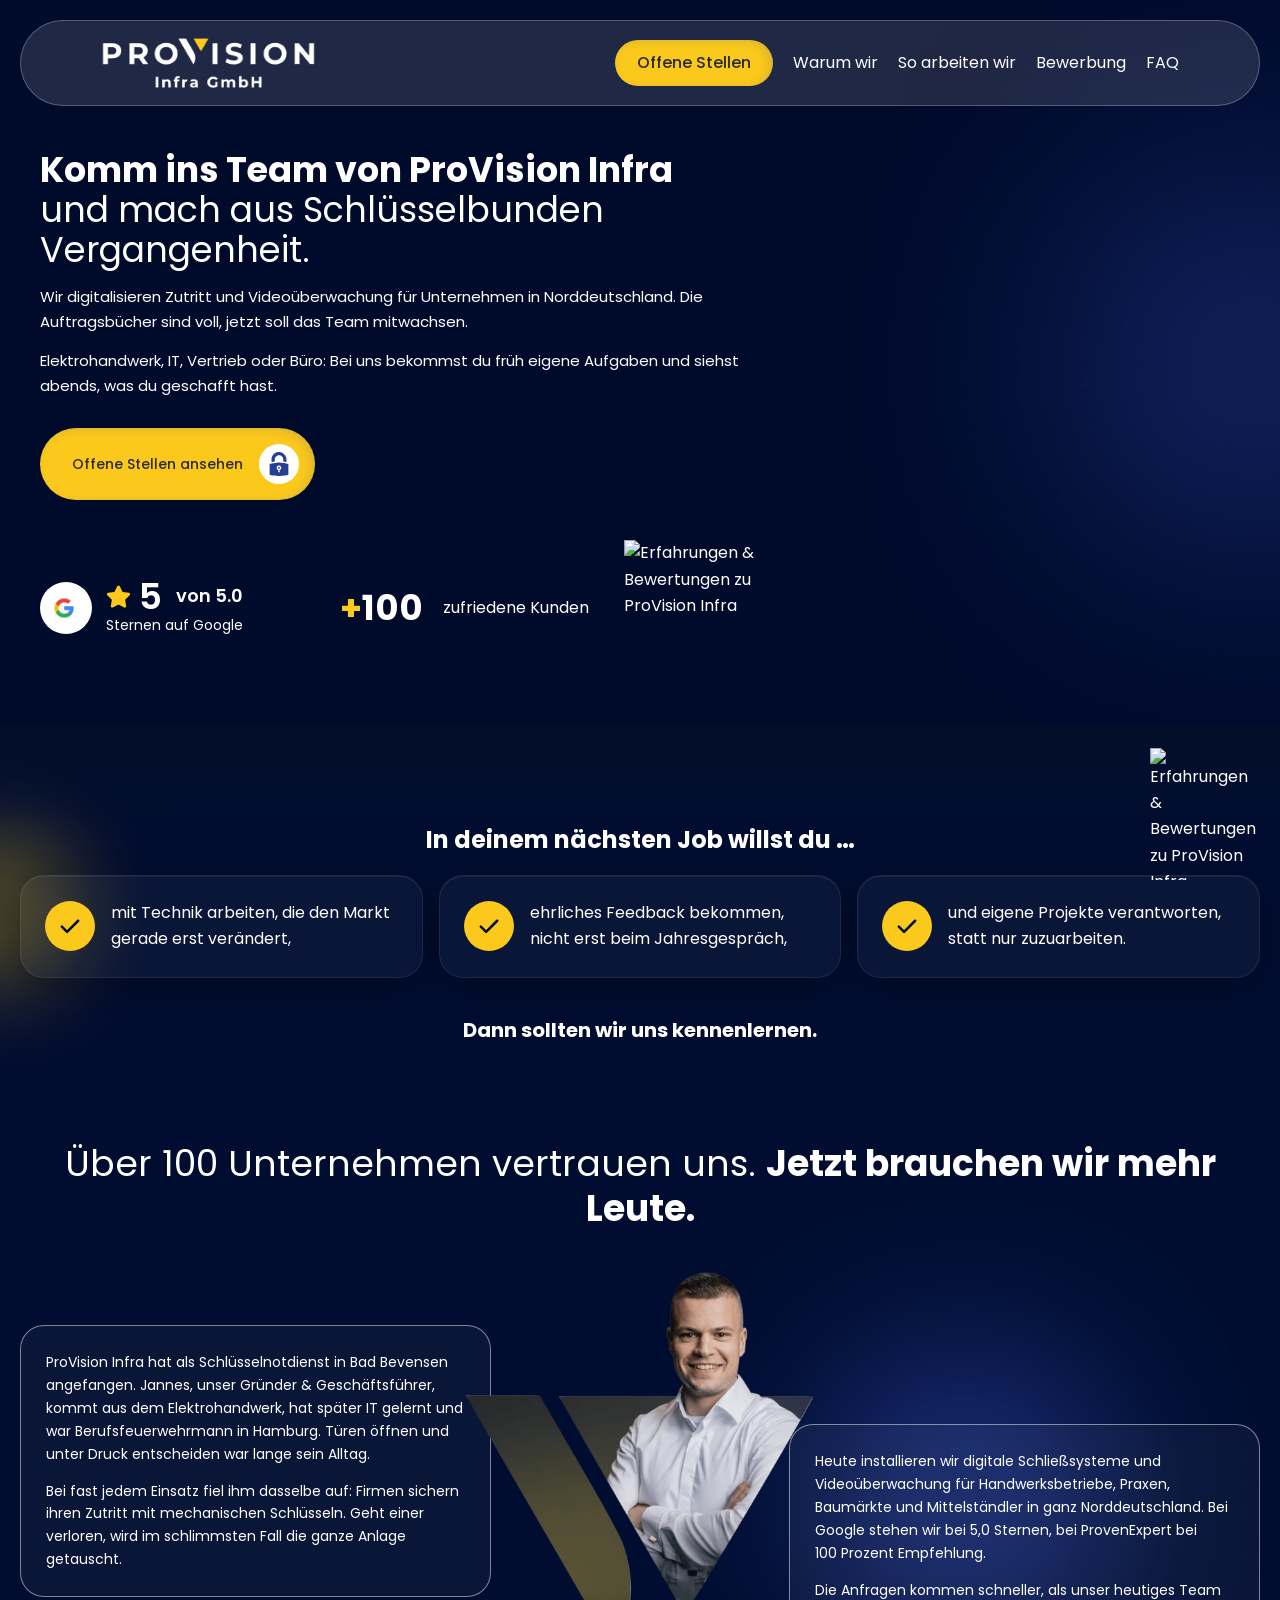
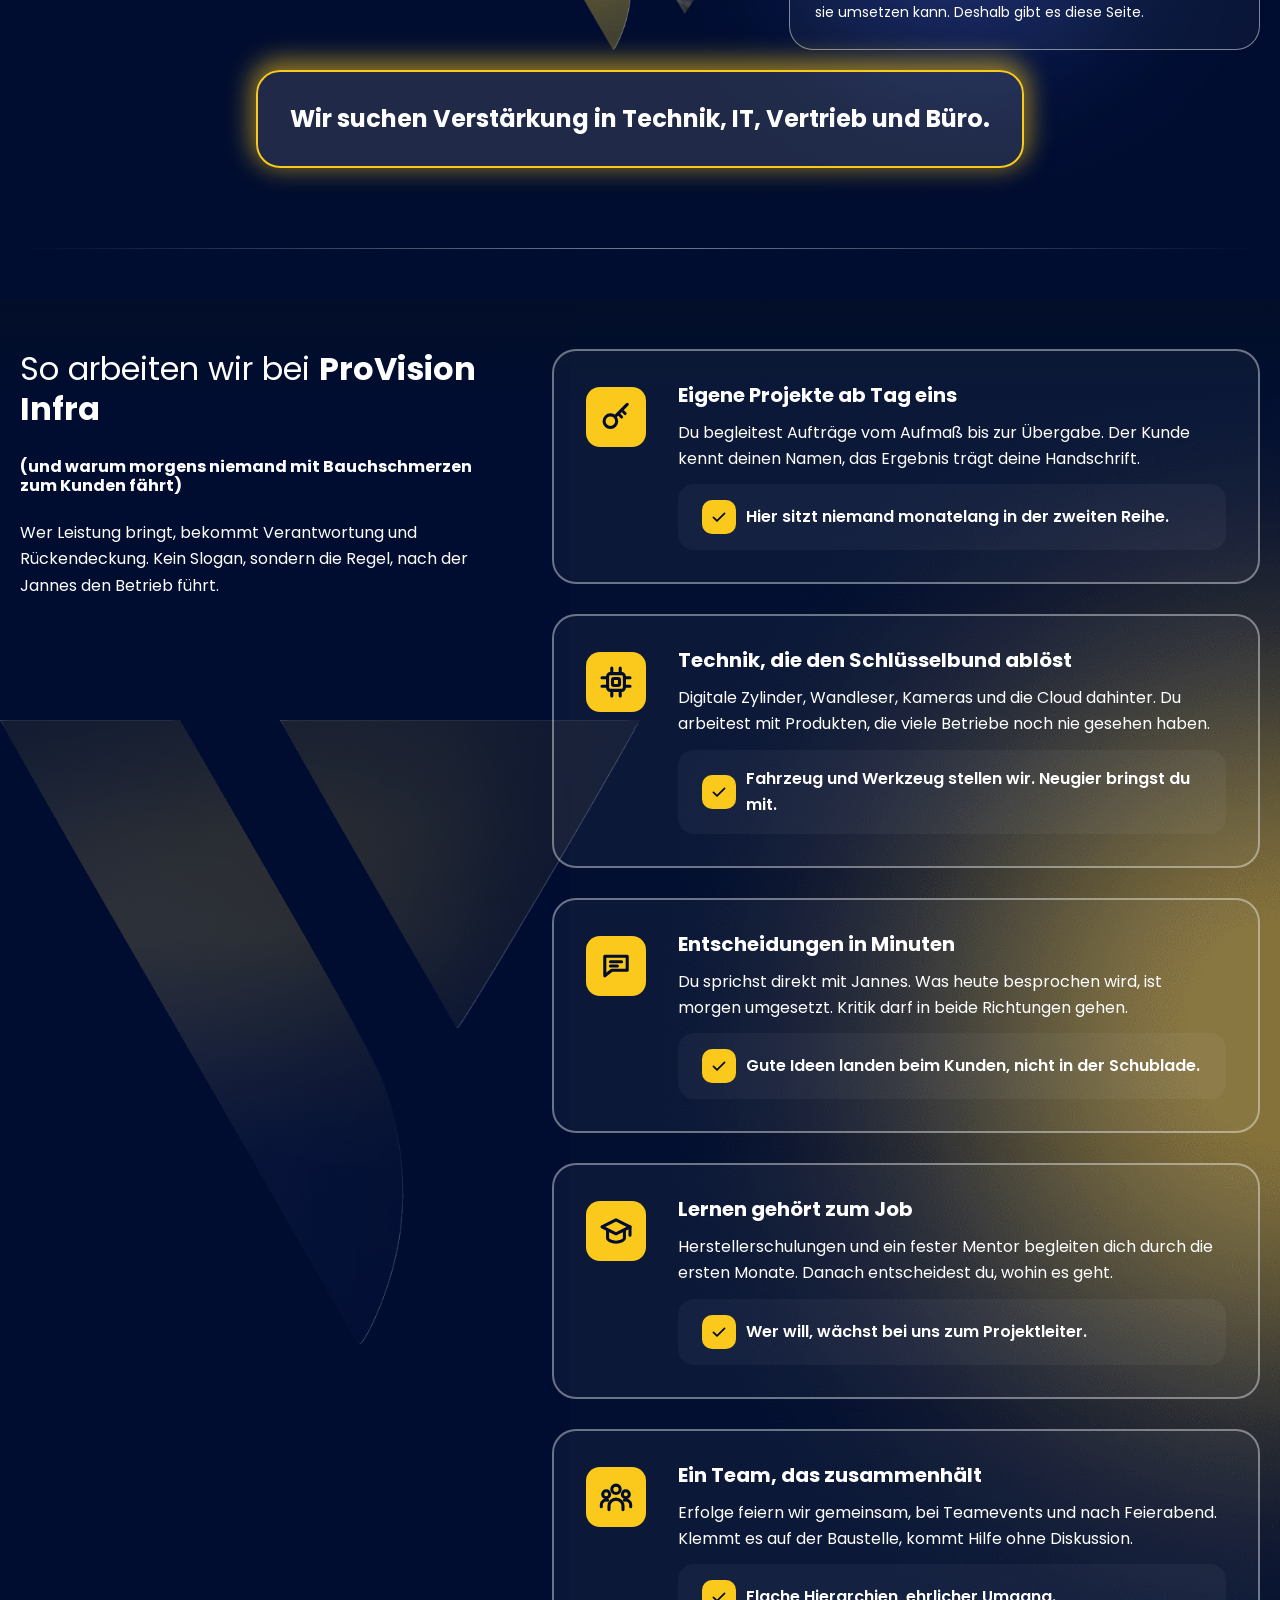
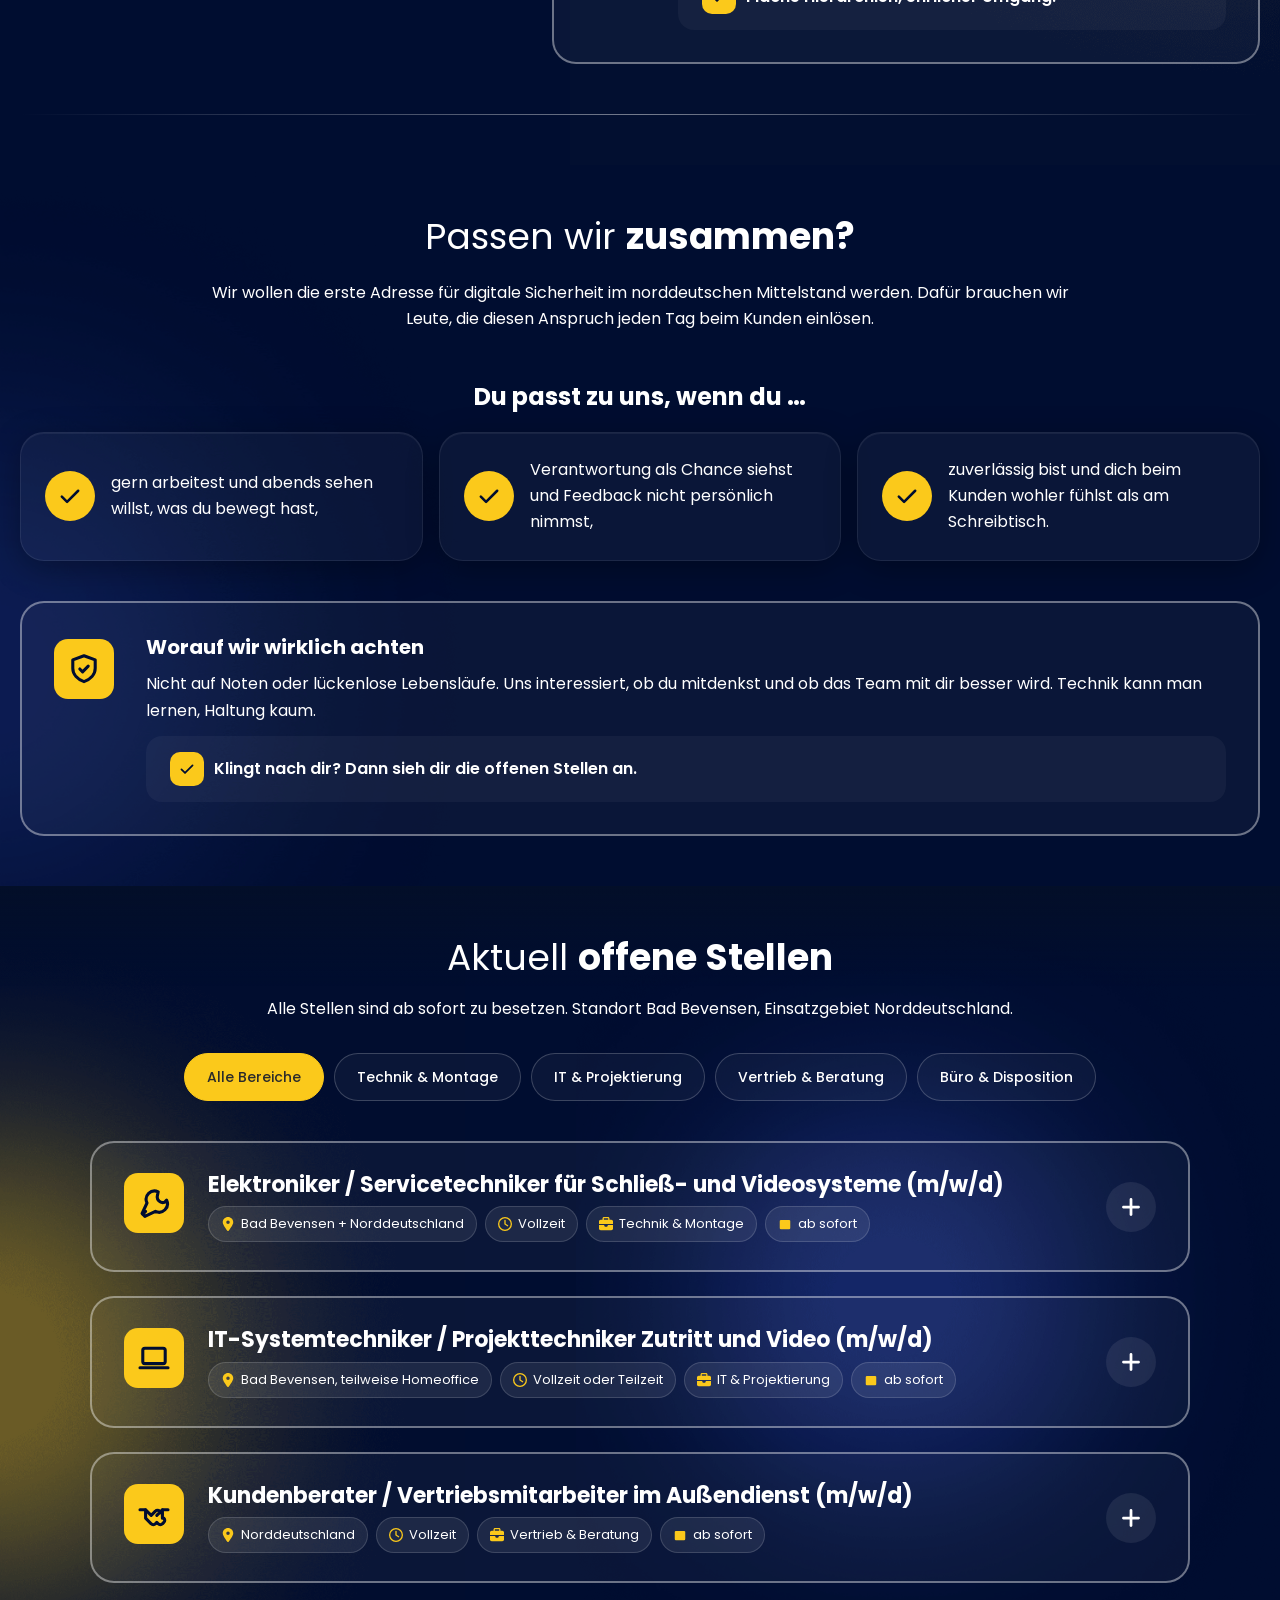
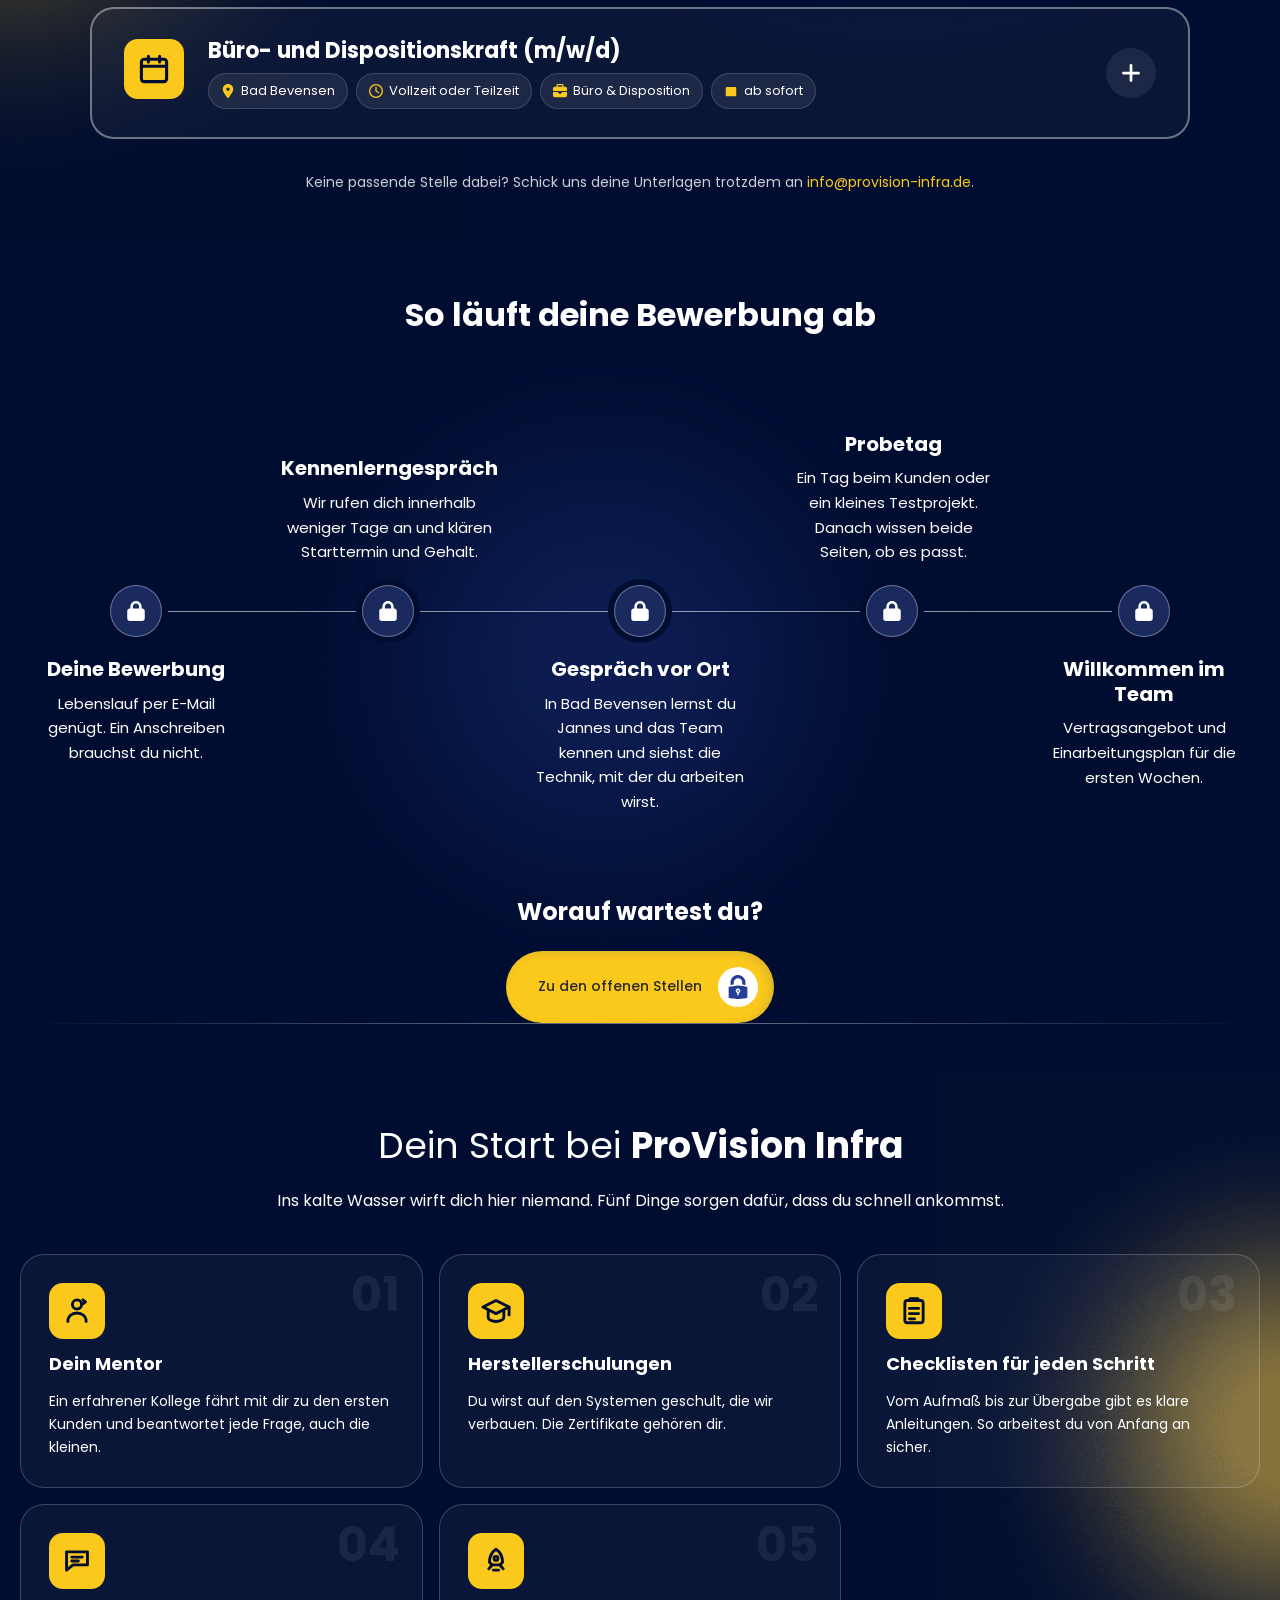
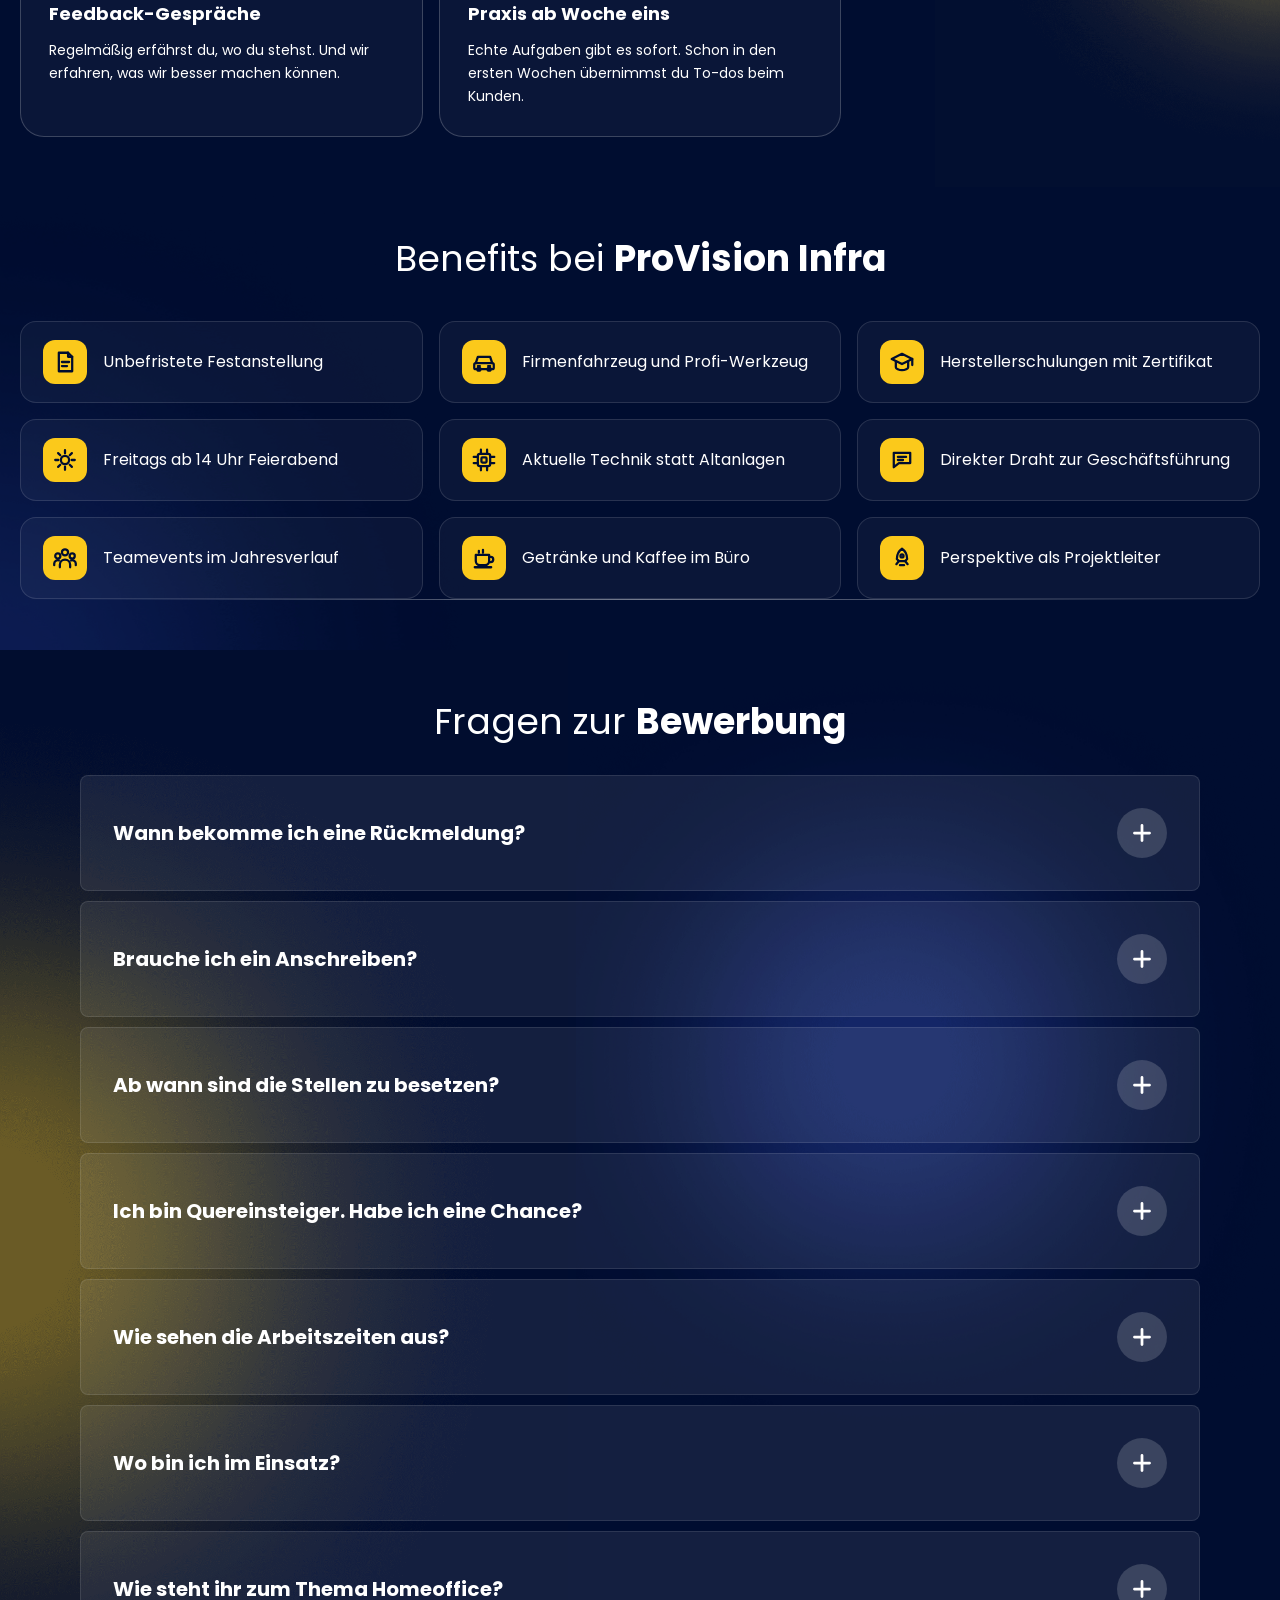
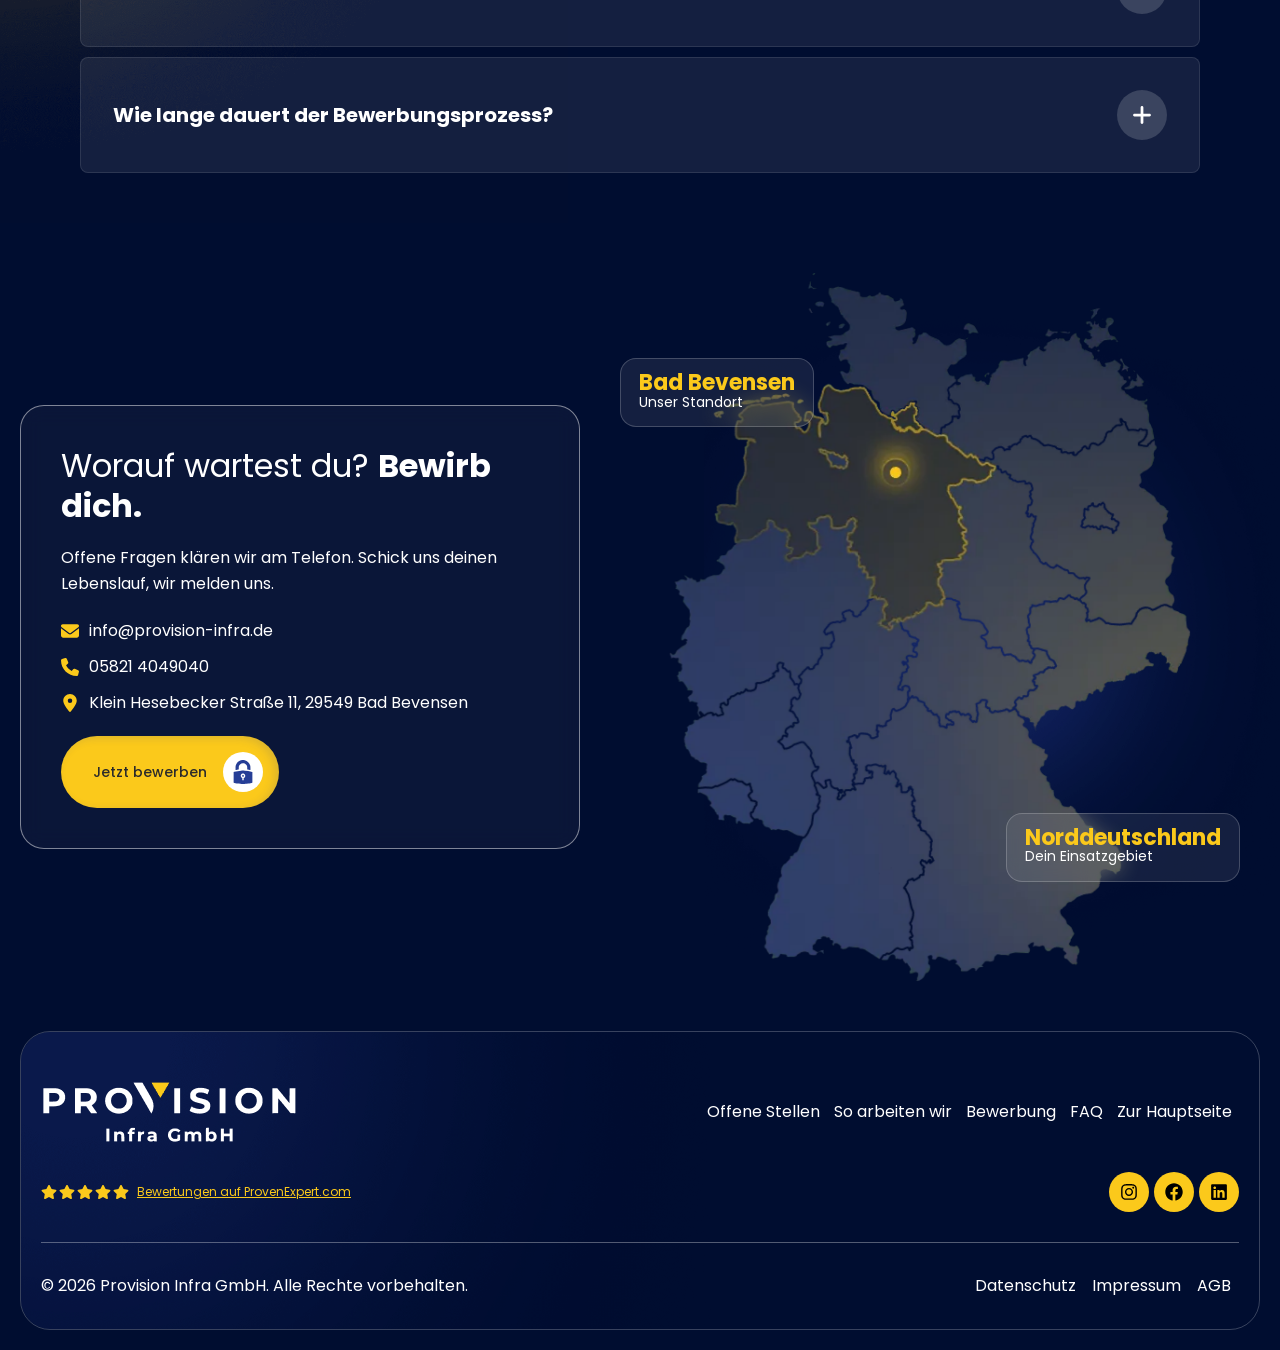
==== karriere/index.html @ cb3267d1 "Debugging-Runde: Job-Kopf mobil, Team-Platzhalter ausgeblendet, Hero-Glow vorladen - Stellenkarten a" ====
<!DOCTYPE html>
<html lang="de">
<head>
<meta charset="UTF-8">
<meta name="viewport" content="width=device-width, initial-scale=1">
<title>Karriere bei ProVision Infra: Jobs in Norddeutschland</title>
<meta name="description" content="ProVision Infra sucht Servicetechniker, IT-Projekttechniker, Kundenberater und eine Büro- und Dispositionskraft (m/w/d) für digitale Schließsysteme und Videoüberwachung in Norddeutschland. Lebenslauf genügt.">
<meta name="robots" content="index, follow, max-image-preview:large, max-snippet:-1, max-video-preview:-1">
<meta name="referrer" content="strict-origin-when-cross-origin">
<link rel="canonical" href="https://provision-infra.de/karriere/">
<link rel="preload" as="image" href="assets/img/glow-ellipse-5.png">
<meta property="og:locale" content="de_DE">
<meta property="og:type" content="website">
<meta property="og:title" content="Karriere bei ProVision Infra: Jobs in Norddeutschland">
<meta property="og:description" content="Servicetechniker, IT-Projekttechniker, Kundenberater und Büro- und Dispositionskraft (m/w/d) für digitale Schließsysteme und Videoüberwachung gesucht. Lebenslauf genügt.">
<meta property="og:url" content="https://provision-infra.de/karriere/">
<meta property="og:site_name" content="ProVision">
<meta property="og:image" content="https://provision-infra.de/wp-content/uploads/2026/05/provision_header_02-1.png">
<meta name="twitter:card" content="summary_large_image">
<link rel="icon" href="assets/img/favicon-32.png" sizes="32x32">
<link rel="icon" href="assets/img/favicon-192.png" sizes="192x192">
<link rel="apple-touch-icon" href="assets/img/apple-touch-icon.png">
<link rel="preload" as="font" type="font/woff2" href="assets/fonts/poppins-400-latin.woff2" crossorigin>
<link rel="preload" as="font" type="font/woff2" href="assets/fonts/poppins-700-latin.woff2" crossorigin>
<link rel="stylesheet" href="assets/css/style.css">
<script type="application/ld+json">
{
  "@context": "https://schema.org",
  "@graph": [
    {
      "@type": "Organization",
      "@id": "https://provision-infra.de/#organization",
      "name": "ProVision Infra GmbH",
      "url": "https://provision-infra.de/",
      "logo": "https://provision-infra.de/wp-content/uploads/2026/05/ProVision-Infra-GmbH-blau-1-1.png",
      "telephone": "+49 5821 4049040",
      "email": "info@provision-infra.de",
      "address": {"@type": "PostalAddress", "streetAddress": "Klein Hesebecker Straße 11", "postalCode": "29549", "addressLocality": "Bad Bevensen", "addressCountry": "DE"},
      "sameAs": ["https://www.instagram.com/provision_infra_gmbh", "https://www.facebook.com/share/1CWs2rohMt/", "https://www.linkedin.com/company/provision-infra-gmbh-i-g/"]
    },
    {
      "@type": "WebPage",
      "@id": "https://provision-infra.de/karriere/",
      "url": "https://provision-infra.de/karriere/",
      "name": "Karriere bei ProVision Infra",
      "isPartOf": {"@id": "https://provision-infra.de/#organization"}
    },
    {
      "@type": "JobPosting",
      "title": "Elektroniker / Servicetechniker für Schließ- und Videosysteme (m/w/d)",
      "description": "Montage, Inbetriebnahme und Service digitaler Schließzylinder, Lesegeräte und Videoüberwachung bei Kunden in Norddeutschland.",
      "datePosted": "2026-10-18",
      "validThrough": "2027-01-31",
      "employmentType": "FULL_TIME",
      "hiringOrganization": {"@id": "https://provision-infra.de/#organization"},
      "jobLocation": {"@type": "Place", "address": {"@type": "PostalAddress", "streetAddress": "Klein Hesebecker Straße 11", "postalCode": "29549", "addressLocality": "Bad Bevensen", "addressCountry": "DE"}},
      "directApply": true
    },
    {
      "@type": "JobPosting",
      "title": "IT-Systemtechniker / Projekttechniker Zutritt und Video (m/w/d)",
      "description": "Planung von Zutritts- und Videokonzepten, Konfiguration von Software, Apps und Cloud sowie Support für Kunden und Techniker.",
      "datePosted": "2026-10-18",
      "validThrough": "2027-01-31",
      "employmentType": ["FULL_TIME", "PART_TIME"],
      "hiringOrganization": {"@id": "https://provision-infra.de/#organization"},
      "jobLocation": {"@type": "Place", "address": {"@type": "PostalAddress", "streetAddress": "Klein Hesebecker Straße 11", "postalCode": "29549", "addressLocality": "Bad Bevensen", "addressCountry": "DE"}},
      "directApply": true
    },
    {
      "@type": "JobPosting",
      "title": "Kundenberater / Vertriebsmitarbeiter im Außendienst (m/w/d)",
      "description": "Beratung von Unternehmen zu digitalen Schließsystemen und Videoüberwachung, vom Erstgespräch bis zum Angebot.",
      "datePosted": "2026-10-18",
      "validThrough": "2027-01-31",
      "employmentType": "FULL_TIME",
      "hiringOrganization": {"@id": "https://provision-infra.de/#organization"},
      "jobLocation": {"@type": "Place", "address": {"@type": "PostalAddress", "streetAddress": "Klein Hesebecker Straße 11", "postalCode": "29549", "addressLocality": "Bad Bevensen", "addressCountry": "DE"}},
      "directApply": true
    },
    {
      "@type": "JobPosting",
      "title": "Büro- und Dispositionskraft (m/w/d)",
      "description": "Einsatzplanung für das Technik-Team, Terminabstimmung mit Kunden, Vorbereitung von Angeboten und Rechnungen sowie Pflege der Kunden- und Projektdaten.",
      "datePosted": "2026-10-24",
      "validThrough": "2027-01-31",
      "employmentType": ["FULL_TIME", "PART_TIME"],
      "hiringOrganization": {"@id": "https://provision-infra.de/#organization"},
      "jobLocation": {"@type": "Place", "address": {"@type": "PostalAddress", "streetAddress": "Klein Hesebecker Straße 11", "postalCode": "29549", "addressLocality": "Bad Bevensen", "addressCountry": "DE"}},
      "directApply": true
    }
  ]
}
</script>
</head>
<body class="page-karriere">

<!-- SVG Icon-Sprite -->
<svg xmlns="http://www.w3.org/2000/svg" class="svg-sprite" aria-hidden="true">
  <symbol id="i-lock-btn" viewBox="0 0 40 40"><rect width="40" height="40" rx="20" fill="white"></rect><path fill-rule="evenodd" clip-rule="evenodd" d="M19.021 8.0553C18.5052 8.11984 17.6665 8.34878 17.1301 8.57139C15.3723 9.30091 13.8795 10.7874 13.134 12.5507C12.6476 13.7011 12.548 14.364 12.5476 16.4522C12.5473 17.9401 12.5523 18.0359 12.6293 18.0129C12.878 17.9385 15.5616 17.4694 15.7423 17.4687C15.7594 17.4686 15.7824 16.841 15.7934 16.074C15.8113 14.8287 15.824 14.6444 15.9119 14.3514C16.1399 13.5911 16.499 12.9872 17.0415 12.4516C18.2604 11.248 20.0561 10.9077 21.672 11.5739C22.6128 11.9618 23.4791 12.8367 23.8988 13.8231C24.1632 14.4445 24.2179 14.8571 24.2186 16.2381C24.2189 16.9149 24.231 17.4685 24.2456 17.4685C24.4472 17.4685 27.0823 17.9276 27.3715 18.0131C27.4485 18.0359 27.4535 17.9399 27.4533 16.4522C27.453 14.7468 27.416 14.3218 27.1961 13.4956C26.5153 10.9376 24.3511 8.82709 21.7802 8.21402C20.8968 8.00341 19.8956 7.9458 19.021 8.0553ZM18.1254 18.6453C15.8209 18.796 13.3555 19.2084 11.3405 19.7801L10.6489 19.9764L10.637 25.286L10.625 30.5957L10.7448 30.6413C11.2888 30.8481 13.4934 31.3553 14.7048 31.5523C16.724 31.8808 17.9158 31.9756 20.0239 31.9752C22.1029 31.9749 23.1814 31.8909 25.1332 31.5774C26.5232 31.3542 28.6655 30.8688 29.2465 30.6454L29.3754 30.5959V25.2967V19.9975L29.2465 19.9479C29.1756 19.9207 28.7696 19.8052 28.3442 19.6914C26.3515 19.1581 23.9409 18.7719 21.7952 18.6423C20.8775 18.5868 18.9959 18.5884 18.1254 18.6453ZM19.6775 21.5992C19.0795 21.673 18.4321 22.0857 18.0973 22.6067C17.6249 23.3416 17.6172 24.3432 18.0781 25.0616C18.2856 25.385 18.6873 25.7393 19.0189 25.8915L19.2973 26.0193V27.1814V28.3435H20.0004H20.7035L20.704 27.1834L20.7045 26.0232L20.9814 25.8944C21.4751 25.6647 21.9571 25.1397 22.1336 24.6394C22.5272 23.5238 22.0276 22.3077 20.9667 21.799C20.7891 21.7139 20.5466 21.632 20.4276 21.6171C20.3087 21.6021 20.1586 21.5837 20.0942 21.5761C20.0297 21.5685 19.8422 21.5789 19.6775 21.5992ZM19.703 23.0213C19.4709 23.104 19.3068 23.2571 19.1984 23.492C18.9897 23.9442 19.204 24.4614 19.6832 24.6616C20.1143 24.8417 20.5968 24.6407 20.8025 24.1951C20.85 24.092 20.889 23.9338 20.889 23.8435C20.889 23.4801 20.5982 23.0999 20.2451 23.0019C20.02 22.9393 19.9231 22.9428 19.703 23.0213Z" fill="#263E96"></path></symbol>
  <symbol id="i-lock" viewBox="0 0 448 512"><path d="M144 144v48H304V144c0-44.2-35.8-80-80-80s-80 35.8-80 80zM80 192V144C80 64.5 144.5 0 224 0s144 64.5 144 144v48h16c35.3 0 64 28.7 64 64V448c0 35.3-28.7 64-64 64H64c-35.3 0-64-28.7-64-64V256c0-35.3 28.7-64 64-64H80z"/></symbol>
  <symbol id="i-star" viewBox="0 0 576 512"><path d="M259.3 17.8L194 150.2 47.9 171.5c-26.2 3.8-36.7 36.1-17.7 54.6l105.7 103-25 145.5c-4.5 26.3 23.2 46 46.4 33.7L288 439.6l130.7 68.7c23.2 12.2 50.9-7.4 46.4-33.7l-25-145.5 105.7-103c19-18.5 8.5-50.8-17.7-54.6L382 150.2 316.7 17.8c-11.7-23.6-45.6-23.9-57.4 0z"/></symbol>
  <symbol id="i-plus" viewBox="0 0 448 512"><path d="M256 80c0-17.7-14.3-32-32-32s-32 14.3-32 32V224H48c-17.7 0-32 14.3-32 32s14.3 32 32 32H192V432c0 17.7 14.3 32 32 32s32-14.3 32-32V288H400c17.7 0 32-14.3 32-32s-14.3-32-32-32H256V80z"/></symbol>
  <symbol id="i-arrow-left" viewBox="0 0 448 512"><path d="M9.4 233.4c-12.5 12.5-12.5 32.8 0 45.3l160 160c12.5 12.5 32.8 12.5 45.3 0s12.5-32.8 0-45.3L109.3 288 416 288c17.7 0 32-14.3 32-32s-14.3-32-32-32l-306.7 0L214.6 118.6c12.5-12.5 12.5-32.8 0-45.3s-32.8-12.5-45.3 0l-160 160z"/></symbol>
  <symbol id="i-arrow-right" viewBox="0 0 448 512"><path d="M438.6 278.6c12.5-12.5 12.5-32.8 0-45.3l-160-160c-12.5-12.5-32.8-12.5-45.3 0s-12.5 32.8 0 45.3L338.8 224 32 224c-17.7 0-32 14.3-32 32s14.3 32 32 32l306.7 0L233.4 393.4c-12.5 12.5-12.5 32.8 0 45.3s32.8 12.5 45.3 0l160-160z"/></symbol>
  <symbol id="i-menu" viewBox="0 0 1000 1000"><path d="M104 333H896C929 333 958 304 958 271S929 208 896 208H104C71 208 42 237 42 271S71 333 104 333ZM104 583H896C929 583 958 554 958 521S929 458 896 458H104C71 458 42 487 42 521S71 583 104 583ZM104 833H896C929 833 958 804 958 771S929 708 896 708H104C71 708 42 737 42 771S71 833 104 833Z"/></symbol>
  <symbol id="i-close" viewBox="0 0 1000 1000"><path d="M742 167L500 408 258 167C246 154 228 150 213 156 198 161 187 173 182 188 176 203 180 220 193 232L434 473 193 715C180 727 176 744 182 759 187 774 198 786 213 791 228 796 246 792 258 780L500 538 742 780C754 792 772 796 787 791 802 786 813 774 818 759 823 744 820 727 807 715L566 473 807 232C820 220 823 203 818 188 813 173 802 161 787 156 772 150 754 154 742 167Z"/></symbol>
  <symbol id="i-pin" viewBox="0 0 384 512"><path d="M215.7 499.2C267 435 384 279.4 384 192C384 86 298 0 192 0S0 86 0 192c0 87.4 117 243 168.3 307.2c12.3 15.3 35.1 15.3 47.4 0zM192 128a64 64 0 1 1 0 128 64 64 0 1 1 0-128z"/></symbol>
  <symbol id="i-clock" viewBox="0 0 512 512"><path d="M464 256A208 208 0 1 1 48 256a208 208 0 1 1 416 0zM0 256a256 256 0 1 0 512 0A256 256 0 1 0 0 256zM232 120V256c0 8 4 15.5 10.7 20l96 64c11 7.4 25.9 4.4 33.3-6.7s4.4-25.9-6.7-33.3L280 243.2V120c0-13.3-10.7-24-24-24s-24 10.7-24 24z"/></symbol>
  <symbol id="i-briefcase" viewBox="0 0 512 512"><path d="M184 48H328c4.4 0 8 3.6 8 8V96H176V56c0-4.4 3.6-8 8-8zm-56 8V96H64C28.7 96 0 124.7 0 160v96H192 320 512V160c0-35.3-28.7-64-64-64H384V56c0-30.9-25.1-56-56-56H184c-30.9 0-56 25.1-56 56zM512 288H320v32c0 17.7-14.3 32-32 32H224c-17.7 0-32-14.3-32-32V288H0V416c0 35.3 28.7 64 64 64H448c35.3 0 64-28.7 64-64V288z"/></symbol>
  <symbol id="i-mail" viewBox="0 0 512 512"><path d="M48 64C21.5 64 0 85.5 0 112c0 15.1 7.1 29.3 19.2 38.4L236.8 313.6c11.4 8.5 27 8.5 38.4 0L492.8 150.4c12.1-9.1 19.2-23.3 19.2-38.4c0-26.5-21.5-48-48-48H48zM0 176V384c0 35.3 28.7 64 64 64H448c35.3 0 64-28.7 64-64V176L294.4 339.2c-22.8 17.1-54 17.1-76.8 0L0 176z"/></symbol>
  <symbol id="i-phone" viewBox="0 0 512 512"><path d="M164.9 24.6c-7.7-18.6-28-28.5-47.4-23.2l-88 24C12.1 30.2 0 46 0 64C0 311.4 200.6 512 448 512c18 0 33.8-12.1 38.6-29.5l24-88c5.3-19.4-4.6-39.7-23.2-47.4l-96-40c-16.3-6.8-35.2-2.1-46.3 11.6L304.7 368C234.3 334.7 177.3 277.7 144 207.3L193.3 167c13.7-11.2 18.4-30 11.6-46.3l-40-96z"/></symbol>
  <symbol id="i-instagram" viewBox="0 0 448 512"><path d="M224.1 141c-63.6 0-114.9 51.3-114.9 114.9s51.3 114.9 114.9 114.9S339 319.5 339 255.9 287.7 141 224.1 141zm0 189.6c-41.1 0-74.7-33.5-74.7-74.7s33.5-74.7 74.7-74.7 74.7 33.5 74.7 74.7-33.6 74.7-74.7 74.7zm146.4-194.3c0 14.9-12 26.8-26.8 26.8-14.9 0-26.8-12-26.8-26.8s12-26.8 26.8-26.8 26.8 12 26.8 26.8zm76.1 27.2c-1.7-35.9-9.9-67.7-36.2-93.9-26.2-26.2-58-34.4-93.9-36.2-37-2.1-147.9-2.1-184.9 0-35.8 1.7-67.6 9.9-93.9 36.1s-34.4 58-36.2 93.9c-2.1 37-2.1 147.9 0 184.9 1.7 35.9 9.9 67.7 36.2 93.9s58 34.4 93.9 36.2c37 2.1 147.9 2.1 184.9 0 35.9-1.7 67.7-9.9 93.9-36.2 26.2-26.2 34.4-58 36.2-93.9 2.1-37 2.1-147.8 0-184.8zM398.8 388c-7.8 19.6-22.9 34.7-42.6 42.6-29.5 11.7-99.5 9-132.1 9s-102.7 2.6-132.1-9c-19.6-7.8-34.7-22.9-42.6-42.6-11.7-29.5-9-99.5-9-132.1s-2.6-102.7 9-132.1c7.8-19.6 22.9-34.7 42.6-42.6 29.5-11.7 99.5-9 132.1-9s102.7-2.6 132.1 9c19.6 7.8 34.7 22.9 42.6 42.6 11.7 29.5 9 99.5 9 132.1s2.7 102.7-9 132.1z"/></symbol>
  <symbol id="i-facebook" viewBox="0 0 512 512"><path d="M504 256C504 119 393 8 256 8S8 119 8 256c0 123.78 90.69 226.38 209.25 245V327.69h-63V256h63v-54.64c0-62.15 37-96.48 93.67-96.48 27.14 0 55.52 4.84 55.52 4.84v61h-31.28c-30.8 0-40.41 19.12-40.41 38.73V256h68.78l-11 71.69h-57.78V501C413.31 482.38 504 379.78 504 256z"/></symbol>
  <symbol id="i-linkedin" viewBox="0 0 448 512"><path d="M416 32H31.9C14.3 32 0 46.5 0 64.3v383.4C0 465.5 14.3 480 31.9 480H416c17.6 0 32-14.5 32-32.3V64.3c0-17.8-14.4-32.3-32-32.3zM135.4 416H69V202.2h66.5V416zm-33.2-243c-21.3 0-38.5-17.3-38.5-38.5S80.9 96 102.2 96c21.2 0 38.5 17.3 38.5 38.5 0 21.3-17.2 38.5-38.5 38.5zm282.1 243h-66.4V312c0-24.8-.5-56.7-34.5-56.7-34.6 0-39.9 27-39.9 54.9V416h-66.4V202.2h63.7v29.2h.9c8.9-16.8 30.6-34.5 62.9-34.5 67.2 0 79.7 44.3 79.7 101.9V416z"/></symbol>
  <!-- Linien-Icons (24x24) für die gelben Icon-Kacheln -->
  <symbol id="i-key" viewBox="0 0 24 24"><circle cx="8" cy="15" r="4.5"/><path d="M11.5 11.5 20 3M16 7l2.5 2.5M13.5 9.5 16 12"/></symbol>
  <symbol id="i-chip" viewBox="0 0 24 24"><rect x="6" y="6" width="12" height="12" rx="2"/><rect x="9.5" y="9.5" width="5" height="5" rx="1"/><path d="M9 2v4M15 2v4M9 18v4M15 18v4M2 9h4M2 15h4M18 9h4M18 15h4"/></symbol>
  <symbol id="i-users" viewBox="0 0 24 24"><circle cx="9" cy="8" r="3.5"/><path d="M2.5 20c0-3.6 2.9-6 6.5-6s6.5 2.4 6.5 6"/><circle cx="17" cy="9" r="2.5"/><path d="M16 14.5c3 0 5.5 2 5.5 5"/></symbol>
  <symbol id="i-graduation" viewBox="0 0 24 24"><path d="m2 9 10-5 10 5-10 5z"/><path d="M6 11.5V17c0 1.5 3 3 6 3s6-1.5 6-3v-5.5M22 9v6"/></symbol>
  <symbol id="i-team" viewBox="0 0 24 24"><circle cx="12" cy="6.5" r="3"/><circle cx="5" cy="10" r="2.5"/><circle cx="19" cy="10" r="2.5"/><path d="M7 21v-2.5a5 5 0 0 1 10 0V21M1.5 19v-1.5A3.5 3.5 0 0 1 6 14.3M22.5 19v-1.5a3.5 3.5 0 0 0-4.5-3.2"/></symbol>
  <symbol id="i-check" viewBox="0 0 24 24"><path d="m5 12.5 4.5 4.5L19 7.5"/></symbol>
  <symbol id="i-wrench" viewBox="0 0 24 24"><path d="M14.5 6.5a4 4 0 0 0 5 5L21 10a6 6 0 0 1-8 8l-7.5 3.5-2-2L7 12a6 6 0 0 1 8-8z"/><path d="M6 18l-2 2"/></symbol>
  <symbol id="i-laptop" viewBox="0 0 24 24"><rect x="4" y="5" width="16" height="11" rx="1.5"/><path d="M2 19h20M10 19h4"/></symbol>
  <symbol id="i-handshake" viewBox="0 0 24 24"><path d="M2 9h4l4 4 3-3a2 2 0 0 1 3 0l2 2M22 9h-4l-4 4"/><path d="M6 9v6l4 4a2 2 0 0 0 3 0l1-1 1 1a2 2 0 0 0 3 0l1-1a2 2 0 0 0 0-3M18 9v6"/></symbol>
  <symbol id="i-car" viewBox="0 0 24 24"><path d="M4 13 6 7h12l2 6"/><rect x="2.5" y="13" width="19" height="6" rx="1.5"/><circle cx="7" cy="19" r="1.5"/><circle cx="17" cy="19" r="1.5"/><path d="M6 16h2M16 16h2"/></symbol>
  <symbol id="i-rocket" viewBox="0 0 24 24"><path d="M12 3c3 2 5 6 5 10l-2 2h-6l-2-2c0-4 2-8 5-10z"/><circle cx="12" cy="10" r="1.5"/><path d="M9 15 6.5 18M15 15l2.5 3M10 19h4"/></symbol>
  <symbol id="i-shield" viewBox="0 0 24 24"><path d="M12 2.5 4 5.5v6c0 4.5 3.5 8 8 9.5 4.5-1.5 8-5 8-9.5v-6z"/><path d="m9 12 2 2 4-4"/></symbol>
  <symbol id="i-calendar" viewBox="0 0 24 24"><rect x="3" y="5" width="18" height="16" rx="2"/><path d="M3 10h18M8 3v4M16 3v4"/></symbol>
  <symbol id="i-coffee" viewBox="0 0 24 24"><path d="M4 9h13v6a4 4 0 0 1-4 4H8a4 4 0 0 1-4-4z"/><path d="M17 11h1.5a2.5 2.5 0 0 1 0 5H17M7 5v2M11 4v3M3 21h16"/></symbol>
  <symbol id="i-clipboard" viewBox="0 0 24 24"><rect x="5" y="4" width="14" height="17" rx="2"/><path d="M9 4V2.5h6V4M8.5 10h7M8.5 14h7M8.5 18h4"/></symbol>
  <symbol id="i-chat" viewBox="0 0 24 24"><path d="M4 5h16v10H9l-5 4z"/><path d="M8 9h8M8 12h5"/></symbol>
  <symbol id="i-mentor" viewBox="0 0 24 24"><circle cx="12" cy="7" r="3.5"/><path d="M5 20c0-3.9 3.1-6.5 7-6.5s7 2.6 7 6.5"/><path d="m16.5 3.5 2 1.5-2 1.5"/></symbol>
  <symbol id="i-euro" viewBox="0 0 24 24"><path d="M17 6.5a6.5 6.5 0 1 0 0 11M4 10h9M4 14h9"/></symbol>
  <symbol id="i-sun" viewBox="0 0 24 24"><circle cx="12" cy="12" r="4"/><path d="M12 2.5v3M12 18.5v3M2.5 12h3M18.5 12h3M5.3 5.3l2.1 2.1M16.6 16.6l2.1 2.1M5.3 18.7l2.1-2.1M16.6 7.4l2.1-2.1"/></symbol>
  <symbol id="i-map" viewBox="0 0 24 24"><path d="m3 6 6-2 6 2 6-2v14l-6 2-6-2-6 2z"/><path d="M9 4v14M15 6v14"/></symbol>
  <symbol id="i-contract" viewBox="0 0 24 24"><path d="M6 3h9l4 4v14H6z"/><path d="M15 3v4h4M9 12h7M9 16h5"/></symbol>
  <symbol id="i-home" viewBox="0 0 24 24"><path d="m3 11 9-7 9 7v9a1 1 0 0 1-1 1h-5v-6h-6v6H4a1 1 0 0 1-1-1z"/></symbol>
</svg>

<a class="skip-link" href="#content">Zum Inhalt springen</a>

<!-- ================= Header ================= -->
<header class="pk-header">
  <div class="pk-header__inner">
    <div class="pk-header__logo">
      <a href="https://provision-infra.de" aria-label="ProVision Infra GmbH, zur Startseite">
        <img src="assets/img/logo.png" alt="ProVision Infra GmbH" width="258" height="60">
      </a>
    </div>
    <nav class="pk-header__nav" aria-label="Hauptnavigation">
      <ul class="nav-menu" id="nav-menu">
        <li class="nav-cta"><a href="#stellen">Offene Stellen</a></li>
        <li><a href="#warum">Warum wir</a></li>
        <li><a href="#arbeiten">So arbeiten wir</a></li>
        <li><a href="#bewerbung">Bewerbung</a></li>
        <li><a href="#faq">FAQ</a></li>
      </ul>
      <button class="menu-toggle" type="button" aria-label="Menü umschalten" aria-expanded="false" aria-controls="nav-dropdown">
        <svg class="icon-open" aria-hidden="true"><use href="#i-menu"/></svg>
        <svg class="icon-close" aria-hidden="true"><use href="#i-close"/></svg>
      </button>
    </nav>
    <nav class="nav-dropdown" id="nav-dropdown" aria-label="Mobile Navigation">
      <div class="nav-dropdown__inner"><ul>
        <li><a href="#stellen">Offene Stellen</a></li>
        <li><a href="#warum">Warum wir</a></li>
        <li><a href="#arbeiten">So arbeiten wir</a></li>
        <li><a href="#bewerbung">Bewerbung</a></li>
        <li><a href="#faq">FAQ</a></li>
        <li><a href="https://provision-infra.de">Zur Hauptseite</a></li>
      </ul></div>
    </nav>
  </div>
</header>

<main id="content" class="pk-main">

  <!-- ================= Hero ================= -->
  <section class="hero">
    <div class="bg bg--blue-rightside"></div>
    <div class="hero__inner">
      <h1 class="hero__title"><b>Komm ins Team von ProVision Infra</b> und mach aus Schlüsselbunden Vergangenheit.</h1>
      <div class="hero__sub">
        <p>Wir digitalisieren Zutritt und Videoüberwachung für Unternehmen in Norddeutschland. Die Auftragsbücher sind voll, jetzt soll das Team mitwachsen.</p>
        <p>Elektrohandwerk, IT, Vertrieb oder Büro: Bei uns bekommst du früh eigene Aufgaben und siehst abends, was du geschafft hast.</p>
      </div>
      <div class="hero__cta">
        <a class="btn unlock-btn" href="#stellen">
          <span class="btn__icon"><svg viewBox="0 0 40 40" aria-hidden="true"><use href="#i-lock-btn"/></svg></span>
          <span>Offene Stellen ansehen</span>
        </a>
      </div>
      <div class="hero__stats">
        <div class="stat-google">
          <div class="stat-google__logo"><img src="assets/img/google-logo.png" alt="Google" width="30" height="30"></div>
          <div>
            <div class="stat-google__rating">
              <svg aria-hidden="true"><use href="#i-star"/></svg>
              <span class="stat-google__num counter-num" data-count="5" data-decimals="0" data-duration="1000">0</span>
              <span class="stat-google__suffix">von 5.0</span>
            </div>
            <div class="stat-google__label">Sternen auf Google</div>
          </div>
        </div>
        <div class="counter">
          <div class="counter__title">zufriedene Kunden</div>
          <div class="counter__number"><span class="counter__prefix">+</span><span class="counter-num" data-count="100" data-duration="2000">0</span></div>
        </div>
        <a class="stat-badge" href="https://www.provenexpert.com/provision-infra/?utm_source=Widget&amp;utm_medium=Widget&amp;utm_campaign=Widget" target="_blank" rel="noopener noreferrer" title="Kundenbewertungen &amp; Erfahrungen zu ProVision Infra auf ProvenExpert">
          <img src="https://images.provenexpert.com/96/14/0396ae496297f4d88e04693bdb8f/widget_landscape_300_de_0.png" alt="Erfahrungen &amp; Bewertungen zu ProVision Infra" width="300" height="250" loading="lazy" referrerpolicy="no-referrer">
        </a>
      </div>
    </div>
  </section>

  <!-- ================= In deinem nächsten Job … ================= -->
  <section class="section shadeup" id="warum">
    <div class="bg bg--yellow-left"></div>
    <div class="container">
      <div class="anim u-pt-50" data-anim="fadeInUp">
        <h2 class="h-sm center u-mb-20">In deinem nächsten Job willst du …</h2>
        <div class="card-row">
          <div class="glass-card">
            <span class="glass-card__icon ico ico--check"><svg><use href="#i-check"/></svg></span>
            <p>mit Technik arbeiten, die den Markt gerade erst verändert,</p>
          </div>
          <div class="glass-card">
            <span class="glass-card__icon ico ico--check"><svg><use href="#i-check"/></svg></span>
            <p>ehrliches Feedback bekommen, nicht erst beim Jahresgespräch,</p>
          </div>
          <div class="glass-card">
            <span class="glass-card__icon ico ico--check"><svg><use href="#i-check"/></svg></span>
            <p>und eigene Projekte verantworten, statt nur zuzuarbeiten.</p>
          </div>
        </div>
        <p class="h-xs center u-mt-40">Dann sollten wir uns kennenlernen.</p>
      </div>
    </div>
  </section>

  <!-- ================= Über uns / Story ================= -->
  <section class="section" id="ueber-uns">
    <div class="bg bg--blue-right"></div>
    <div class="container">
      <h2 class="h-lg center anim u-mb-40" data-anim="fadeInUp">Über 100 Unternehmen vertrauen uns. <b>Jetzt brauchen wir mehr Leute.</b></h2>
      <div class="story">
        <div class="story__col story__col--left">
          <div class="story-card story-card--left anim" data-anim="fadeInLeft">
            <p>ProVision Infra hat als Schlüsselnotdienst in Bad Bevensen angefangen. Jannes, unser Gründer &amp; Geschäftsführer, kommt aus dem Elektrohandwerk, hat später IT gelernt und war Berufsfeuerwehrmann in Hamburg. Türen öffnen und unter Druck entscheiden war lange sein Alltag.</p>
            <p>Bei fast jedem Einsatz fiel ihm dasselbe auf: Firmen sichern ihren Zutritt mit mechanischen Schlüsseln. Geht einer verloren, wird im schlimmsten Fall die ganze Anlage getauscht.</p>
          </div>
        </div>
        <div class="story__col story__col--center anim" data-anim="fadeIn">
          <img src="assets/img/founder.webp" alt="Jannes, Gründer und Geschäftsführer von ProVision Infra" width="1000" height="1091" loading="lazy">
        </div>
        <div class="story__col story__col--right">
          <div class="story-card story-card--right anim" data-anim="fadeInRight" data-anim-mobile="fadeInLeft">
            <p>Heute installieren wir digitale Schließsysteme und Videoüberwachung für Handwerksbetriebe, Praxen, Baumärkte und Mittelständler in ganz Norddeutschland. Bei Google stehen wir bei 5,0 Sternen, bei ProvenExpert bei 100&nbsp;Prozent Empfehlung.</p>
            <p>Die Anfragen kommen schneller, als unser heutiges Team sie umsetzen kann. Deshalb gibt es diese Seite.</p>
          </div>
        </div>
      </div>
      <div class="highlight-wrap">
        <div class="highlight-card anim" data-anim="fadeInUp">
          <p>Wir suchen Verstärkung in Technik, IT, Vertrieb und Büro.</p>
        </div>
      </div>
    </div>
    <span class="divider"></span>
  </section>

  <!-- ================= So arbeiten wir / Vibe ================= -->
  <section class="section shadeup" id="arbeiten">
    <div class="bg bg--yellow-right"></div>
    <div class="bg bg--v"></div>
    <div class="container">
      <div class="split">
        <div class="split__left anim" data-anim="fadeInLeft">
          <h2 class="h-lg">So arbeiten wir bei <b>ProVision Infra</b></h2>
          <p class="h-sm">(und warum morgens niemand mit Bauchschmerzen zum Kunden fährt)</p>
          <p>Wer Leistung bringt, bekommt Verantwortung und Rückendeckung. Kein Slogan, sondern die Regel, nach der Jannes den Betrieb führt.</p>
        </div>
        <div class="split__right">
          <div class="feature-grid">
            <article class="feature-card anim" data-anim="fadeInRight" data-anim-mobile="fadeInLeft">
              <div class="feature-card__head">
                <div class="feature-card__icon"><span class="ico"><svg><use href="#i-key"/></svg></span></div>
                <div class="feature-card__body">
                  <h3 class="feature-card__title">Eigene Projekte ab Tag eins</h3>
                  <p>Du begleitest Aufträge vom Aufmaß bis zur Übergabe. Der Kunde kennt deinen Namen, das Ergebnis trägt deine Handschrift.</p>
                  <div class="feature-card__note"><span class="ico ico--check"><svg><use href="#i-check"/></svg></span><span>Hier sitzt niemand monatelang in der zweiten Reihe.</span></div>
                </div>
              </div>
            </article>
            <article class="feature-card anim" data-anim="fadeInRight" data-anim-mobile="fadeInLeft">
              <div class="feature-card__head">
                <div class="feature-card__icon"><span class="ico"><svg><use href="#i-chip"/></svg></span></div>
                <div class="feature-card__body">
                  <h3 class="feature-card__title">Technik, die den Schlüsselbund ablöst</h3>
                  <p>Digitale Zylinder, Wandleser, Kameras und die Cloud dahinter. Du arbeitest mit Produkten, die viele Betriebe noch nie gesehen haben.</p>
                  <div class="feature-card__note"><span class="ico ico--check"><svg><use href="#i-check"/></svg></span><span>Fahrzeug und Werkzeug stellen wir. Neugier bringst du mit.</span></div>
                </div>
              </div>
            </article>
            <article class="feature-card anim" data-anim="fadeInRight" data-anim-mobile="fadeInLeft">
              <div class="feature-card__head">
                <div class="feature-card__icon"><span class="ico"><svg><use href="#i-chat"/></svg></span></div>
                <div class="feature-card__body">
                  <h3 class="feature-card__title">Entscheidungen in Minuten</h3>
                  <p>Du sprichst direkt mit Jannes. Was heute besprochen wird, ist morgen umgesetzt. Kritik darf in beide Richtungen gehen.</p>
                  <div class="feature-card__note"><span class="ico ico--check"><svg><use href="#i-check"/></svg></span><span>Gute Ideen landen beim Kunden, nicht in der Schublade.</span></div>
                </div>
              </div>
            </article>
            <article class="feature-card anim" data-anim="fadeInRight" data-anim-mobile="fadeInLeft">
              <div class="feature-card__head">
                <div class="feature-card__icon"><span class="ico"><svg><use href="#i-graduation"/></svg></span></div>
                <div class="feature-card__body">
                  <h3 class="feature-card__title">Lernen gehört zum Job</h3>
                  <p>Herstellerschulungen und ein fester Mentor begleiten dich durch die ersten Monate. Danach entscheidest du, wohin es geht.</p>
                  <div class="feature-card__note"><span class="ico ico--check"><svg><use href="#i-check"/></svg></span><span>Wer will, wächst bei uns zum Projektleiter.</span></div>
                </div>
              </div>
            </article>
            <article class="feature-card anim" data-anim="fadeInRight" data-anim-mobile="fadeInLeft">
              <div class="feature-card__head">
                <div class="feature-card__icon"><span class="ico"><svg><use href="#i-team"/></svg></span></div>
                <div class="feature-card__body">
                  <h3 class="feature-card__title">Ein Team, das zusammenhält</h3>
                  <p>Erfolge feiern wir gemeinsam, bei Teamevents und nach Feierabend. Klemmt es auf der Baustelle, kommt Hilfe ohne Diskussion.</p>
                  <div class="feature-card__note"><span class="ico ico--check"><svg><use href="#i-check"/></svg></span><span>Flache Hierarchien, ehrlicher Umgang.</span></div>
                </div>
              </div>
            </article>
          </div>
        </div>
      </div>
    </div>
    <span class="divider"></span>
  </section>

  <!-- ================= Ob wir zusammenpassen? ================= -->
  <section class="section" id="passen">
    <div class="bg bg--blue-left"></div>
    <div class="container">
      <div class="anim" data-anim="fadeInUp">
        <h2 class="h-lg center">Passen wir <b>zusammen?</b></h2>
        <p class="center intro">Wir wollen die erste Adresse für digitale Sicherheit im norddeutschen Mittelstand werden. Dafür brauchen wir Leute, die diesen Anspruch jeden Tag beim Kunden einlösen.</p>
      </div>
      <div class="anim u-mt-50" data-anim="fadeInUp">
        <h3 class="h-sm center u-mb-20">Du passt zu uns, wenn du …</h3>
        <div class="card-row">
          <div class="glass-card">
            <span class="glass-card__icon ico ico--check"><svg><use href="#i-check"/></svg></span>
            <p>gern arbeitest und abends sehen willst, was du bewegt hast,</p>
          </div>
          <div class="glass-card">
            <span class="glass-card__icon ico ico--check"><svg><use href="#i-check"/></svg></span>
            <p>Verantwortung als Chance siehst und Feedback nicht persönlich nimmst,</p>
          </div>
          <div class="glass-card">
            <span class="glass-card__icon ico ico--check"><svg><use href="#i-check"/></svg></span>
            <p>zuverlässig bist und dich beim Kunden wohler fühlst als am Schreibtisch.</p>
          </div>
        </div>
      </div>
      <div class="feature-grid u-mt-40">
        <article class="feature-card anim" data-anim="fadeInUp">
          <div class="feature-card__head">
            <div class="feature-card__icon"><span class="ico"><svg><use href="#i-shield"/></svg></span></div>
            <div class="feature-card__body">
              <h3 class="feature-card__title">Worauf wir wirklich achten</h3>
              <p>Nicht auf Noten oder lückenlose Lebensläufe. Uns interessiert, ob du mitdenkst und ob das Team mit dir besser wird. Technik kann man lernen, Haltung kaum.</p>
              <div class="feature-card__note"><span class="ico ico--check"><svg><use href="#i-check"/></svg></span><span>Klingt nach dir? Dann sieh dir die offenen Stellen an.</span></div>
            </div>
          </div>
        </article>
      </div>
    </div>
  </section>

  <!-- ================= Offene Stellen ================= -->
  <section class="section shadeup" id="stellen">
    <div class="bg bg--blue-topright"></div>
    <div class="bg bg--yellow-left bg--o80"></div>
    <div class="container container--narrow">
      <h2 class="h-lg center anim" data-anim="fadeInUp">Aktuell <b>offene Stellen</b></h2>
      <p class="center anim u-mt-16" data-anim="fadeInUp">Alle Stellen sind ab sofort zu besetzen. Standort Bad Bevensen, Einsatzgebiet Norddeutschland.</p>

      <div class="filter anim" data-anim="fadeInUp" role="group" aria-label="Nach Bereich filtern">
        <button type="button" class="is-active" data-filter="all">Alle Bereiche</button>
        <button type="button" data-filter="technik">Technik &amp; Montage</button>
        <button type="button" data-filter="it">IT &amp; Projektierung</button>
        <button type="button" data-filter="vertrieb">Vertrieb &amp; Beratung</button>
        <button type="button" data-filter="buero">Büro &amp; Disposition</button>
      </div>

      <div class="jobs">

        <!-- Job 1 -->
        <article class="job anim" data-anim="fadeInUp" data-category="technik" id="job-servicetechniker">
          <div class="job__head">
            <div class="job__icon"><span class="ico"><svg><use href="#i-wrench"/></svg></span></div>
            <div class="job__main">
              <h3 class="job__title"><button class="job__btn" type="button" aria-expanded="false" aria-controls="job-1-body">Elektroniker / Servicetechniker für Schließ- und Videosysteme (m/w/d)</button></h3>
              <div class="job__meta">
                <span><svg><use href="#i-pin"/></svg>Bad Bevensen + Norddeutschland</span>
                <span><svg><use href="#i-clock"/></svg>Vollzeit</span>
                <span><svg><use href="#i-briefcase"/></svg>Technik &amp; Montage</span>
                <span><svg><use href="#i-calendar"/></svg>ab sofort</span>
              </div>
            </div>
            <span class="job__toggle" aria-hidden="true"><svg><use href="#i-plus"/></svg></span>
          </div>
          <div class="job__body" id="job-1-body">
            <div class="job__body-inner">
              <div class="job__content">
                <p class="job__intro">Du montierst digitale Zylinder, Leser und Kameras beim Kunden, nimmst die Anlage in Betrieb und weist das Team vor Ort ein.</p>
                <div class="job__cols">
                  <div class="job__col">
                    <h4>Deine Aufgaben</h4>
                    <ul>
                      <li>Montage und Inbetriebnahme von Zylindern, Wandlesern, Kameras und Steuerungen</li>
                      <li>Aufmaß und Bestandsaufnahme beim Kunden</li>
                      <li>Programmierung der Hardware und Einweisung vor Ort</li>
                      <li>Wartung und Störungsbeseitigung</li>
                      <li>Dokumentation der Anlagen</li>
                    </ul>
                  </div>
                  <div class="job__col">
                    <h4>Das bringst du mit</h4>
                    <ul>
                      <li>Ausbildung als Elektroniker, Mechatroniker oder vergleichbar. Quereinstieg mit Handwerkserfahrung ist möglich</li>
                      <li>Technisches Verständnis und saubere Arbeitsweise</li>
                      <li>Führerschein Klasse B</li>
                      <li>Sicheres Auftreten beim Kunden</li>
                    </ul>
                  </div>
                  <div class="job__col">
                    <h4>Das bieten wir dir</h4>
                    <ul>
                      <li>Unbefristete Festanstellung</li>
                      <li>Firmenfahrzeug und Profi-Werkzeug</li>
                      <li>Herstellerschulungen mit Zertifikat</li>
                      <li>Freitags ab 14 Uhr Feierabend</li>
                      <li>Perspektive als Projektleiter</li>
                    </ul>
                  </div>
                </div>
                <div class="job__footer">
                  <p>Lebenslauf genügt, ein Anschreiben brauchst du nicht.</p>
                  <a class="btn btn--sm unlock-btn" href="mailto:info@provision-infra.de?subject=Bewerbung%20als%20Servicetechniker%20f%C3%BCr%20digitale%20Zutrittssysteme%20(m%2Fw%2Fd)">
                    <span class="btn__icon"><svg viewBox="0 0 40 40" aria-hidden="true"><use href="#i-lock-btn"/></svg></span>
                    <span>Jetzt bewerben</span>
                  </a>
                </div>
              </div>
            </div>
          </div>
        </article>

        <!-- Job 2 -->
        <article class="job anim" data-anim="fadeInUp" data-category="it" id="job-projekttechniker">
          <div class="job__head">
            <div class="job__icon"><span class="ico"><svg><use href="#i-laptop"/></svg></span></div>
            <div class="job__main">
              <h3 class="job__title"><button class="job__btn" type="button" aria-expanded="false" aria-controls="job-2-body">IT-Systemtechniker / Projekttechniker Zutritt und Video (m/w/d)</button></h3>
              <div class="job__meta">
                <span><svg><use href="#i-pin"/></svg>Bad Bevensen, teilweise Homeoffice</span>
                <span><svg><use href="#i-clock"/></svg>Vollzeit oder Teilzeit</span>
                <span><svg><use href="#i-briefcase"/></svg>IT &amp; Projektierung</span>
                <span><svg><use href="#i-calendar"/></svg>ab sofort</span>
              </div>
            </div>
            <span class="job__toggle" aria-hidden="true"><svg><use href="#i-plus"/></svg></span>
          </div>
          <div class="job__body" id="job-2-body">
            <div class="job__body-inner">
              <div class="job__content">
                <p class="job__intro">Du planst Zutritts- und Videokonzepte, richtest Software, Apps und Cloud ein und hältst die Systeme unserer Kunden am Laufen.</p>
                <div class="job__cols">
                  <div class="job__col">
                    <h4>Deine Aufgaben</h4>
                    <ul>
                      <li>Zutritts- und Videokonzepte planen: Wer braucht wann wo Zugang?</li>
                      <li>Verwaltungssoftware, Apps und Cloud-Anbindungen konfigurieren</li>
                      <li>Nutzer, Berechtigungen und Zeitprofile einrichten</li>
                      <li>Komponenten und Kameras ins Kundennetzwerk einbinden</li>
                      <li>Support für Kunden und Techniker</li>
                    </ul>
                  </div>
                  <div class="job__col">
                    <h4>Das bringst du mit</h4>
                    <ul>
                      <li>Ausbildung als Fachinformatiker, IT-Systemelektroniker, IT-Systemkaufmann oder vergleichbar</li>
                      <li>Netzwerkgrundlagen wie IP, VLAN und WLAN</li>
                      <li>Strukturierte Arbeitsweise und verständliche Erklärungen</li>
                      <li>Erfahrung mit Sicherheitstechnik hilft, ist aber kein Muss</li>
                    </ul>
                  </div>
                  <div class="job__col">
                    <h4>Das bieten wir dir</h4>
                    <ul>
                      <li>Arbeitsmittel nach Wahl: Apple oder Windows</li>
                      <li>Gleitzeit und anteilig Homeoffice</li>
                      <li>Herstellerzertifizierungen</li>
                      <li>Direkter Draht zur Geschäftsführung</li>
                      <li>Unbefristete Festanstellung</li>
                    </ul>
                  </div>
                </div>
                <div class="job__footer">
                  <p>Lebenslauf genügt, ein Anschreiben brauchst du nicht.</p>
                  <a class="btn btn--sm unlock-btn" href="mailto:info@provision-infra.de?subject=Bewerbung%20als%20IT-Projekttechniker%20Zutrittskontrolle%20(m%2Fw%2Fd)">
                    <span class="btn__icon"><svg viewBox="0 0 40 40" aria-hidden="true"><use href="#i-lock-btn"/></svg></span>
                    <span>Jetzt bewerben</span>
                  </a>
                </div>
              </div>
            </div>
          </div>
        </article>

        <!-- Job 3 -->
        <article class="job anim" data-anim="fadeInUp" data-category="vertrieb" id="job-kundenberater">
          <div class="job__head">
            <div class="job__icon"><span class="ico"><svg><use href="#i-handshake"/></svg></span></div>
            <div class="job__main">
              <h3 class="job__title"><button class="job__btn" type="button" aria-expanded="false" aria-controls="job-3-body">Kundenberater / Vertriebsmitarbeiter im Außendienst (m/w/d)</button></h3>
              <div class="job__meta">
                <span><svg><use href="#i-pin"/></svg>Norddeutschland</span>
                <span><svg><use href="#i-clock"/></svg>Vollzeit</span>
                <span><svg><use href="#i-briefcase"/></svg>Vertrieb &amp; Beratung</span>
                <span><svg><use href="#i-calendar"/></svg>ab sofort</span>
              </div>
            </div>
            <span class="job__toggle" aria-hidden="true"><svg><use href="#i-plus"/></svg></span>
          </div>
          <div class="job__body" id="job-3-body">
            <div class="job__body-inner">
              <div class="job__content">
                <p class="job__intro">Du zeigst Unternehmern, was ein verlorener Schlüssel kostet und wie ein digitales System das verhindert. Vom Erstgespräch bis zur Übergabe bleibst du ihr Ansprechpartner.</p>
                <div class="job__cols">
                  <div class="job__col">
                    <h4>Deine Aufgaben</h4>
                    <ul>
                      <li>Erstgespräche mit Interessenten, am Telefon und vor Ort</li>
                      <li>Gebäudebegehung mit unseren Technikern</li>
                      <li>Zutritts- und Videokonzepte sowie Angebote erstellen</li>
                      <li>Bestandskunden betreuen, weitere Standorte erschließen</li>
                      <li>Abstimmung mit Technik und Marketing</li>
                    </ul>
                  </div>
                  <div class="job__col">
                    <h4>Das bringst du mit</h4>
                    <ul>
                      <li>Erfahrung im Vertrieb erklärungsbedürftiger Produkte oder im Handwerk</li>
                      <li>Du hörst zu und erklärst Technik so, dass jeder sie versteht</li>
                      <li>Eigenständiges Arbeiten und Reisebereitschaft in Norddeutschland</li>
                      <li>Führerschein Klasse B</li>
                    </ul>
                  </div>
                  <div class="job__col">
                    <h4>Das bieten wir dir</h4>
                    <ul>
                      <li>Fixgehalt plus Provision</li>
                      <li>Firmenwagen, auch privat nutzbar</li>
                      <li>Anfragen aus Marketing und Empfehlungen statt Kaltakquise</li>
                      <li>Kurze Entscheidungswege</li>
                      <li>Unbefristete Festanstellung</li>
                    </ul>
                  </div>
                </div>
                <div class="job__footer">
                  <p>Lebenslauf genügt, ein Anschreiben brauchst du nicht.</p>
                  <a class="btn btn--sm unlock-btn" href="mailto:info@provision-infra.de?subject=Bewerbung%20als%20Kundenberater%20im%20Au%C3%9Fendienst%20(m%2Fw%2Fd)">
                    <span class="btn__icon"><svg viewBox="0 0 40 40" aria-hidden="true"><use href="#i-lock-btn"/></svg></span>
                    <span>Jetzt bewerben</span>
                  </a>
                </div>
              </div>
            </div>
          </div>
        </article>

        <!-- Job 4 -->
        <article class="job anim" data-anim="fadeInUp" data-category="buero" id="job-disposition">
          <div class="job__head">
            <div class="job__icon"><span class="ico"><svg><use href="#i-calendar"/></svg></span></div>
            <div class="job__main">
              <h3 class="job__title"><button class="job__btn" type="button" aria-expanded="false" aria-controls="job-4-body">Büro- und Dispositionskraft (m/w/d)</button></h3>
              <div class="job__meta">
                <span><svg><use href="#i-pin"/></svg>Bad Bevensen</span>
                <span><svg><use href="#i-clock"/></svg>Vollzeit oder Teilzeit</span>
                <span><svg><use href="#i-briefcase"/></svg>Büro &amp; Disposition</span>
                <span><svg><use href="#i-calendar"/></svg>ab sofort</span>
              </div>
            </div>
            <span class="job__toggle" aria-hidden="true"><svg><use href="#i-plus"/></svg></span>
          </div>
          <div class="job__body" id="job-4-body">
            <div class="job__body-inner">
              <div class="job__content">
                <p class="job__intro">Du hältst im Büro die Fäden zusammen: Du planst die Einsätze der Techniker, bereitest Aufträge vor und bist am Telefon die erste Stimme von ProVision Infra.</p>
                <div class="job__cols">
                  <div class="job__col">
                    <h4>Deine Aufgaben</h4>
                    <ul>
                      <li>Einsatz- und Tourenplanung für das Technik-Team</li>
                      <li>Terminabstimmung mit Kunden am Telefon und per E-Mail</li>
                      <li>Angebote, Auftragsbestätigungen und Rechnungen vorbereiten</li>
                      <li>Material bestellen und den Lagerbestand im Blick behalten</li>
                      <li>Kunden- und Projektdaten im CRM pflegen</li>
                    </ul>
                  </div>
                  <div class="job__col">
                    <h4>Das bringst du mit</h4>
                    <ul>
                      <li>Kaufmännische Ausbildung oder Erfahrung in Büro, Disposition oder Service</li>
                      <li>Organisationstalent, auch wenn drei Dinge gleichzeitig anstehen</li>
                      <li>Sicherer Umgang mit Office und Lust auf digitale Tools</li>
                      <li>Freundlich am Telefon, klar in der Sache</li>
                    </ul>
                  </div>
                  <div class="job__col">
                    <h4>Das bieten wir dir</h4>
                    <ul>
                      <li>Unbefristete Festanstellung, Vollzeit oder Teilzeit</li>
                      <li>Geregelte Arbeitszeiten, freitags ab 14 Uhr Feierabend</li>
                      <li>Moderner Arbeitsplatz in Bad Bevensen</li>
                      <li>Einarbeitung durch Jannes und das Team</li>
                      <li>Kurze Wege, schnelle Entscheidungen</li>
                    </ul>
                  </div>
                </div>
                <div class="job__footer">
                  <p>Lebenslauf genügt, ein Anschreiben brauchst du nicht.</p>
                  <a class="btn btn--sm unlock-btn" href="mailto:info@provision-infra.de?subject=Bewerbung%20als%20B%C3%BCro-%20und%20Dispositionskraft%20(m%2Fw%2Fd)">
                    <span class="btn__icon"><svg viewBox="0 0 40 40" aria-hidden="true"><use href="#i-lock-btn"/></svg></span>
                    <span>Jetzt bewerben</span>
                  </a>
                </div>
              </div>
            </div>
          </div>
        </article>

      </div>

      <p class="center anim u-mt-30 note" data-anim="fadeInUp">Keine passende Stelle dabei? Schick uns deine Unterlagen trotzdem an <a href="mailto:info@provision-infra.de" class="yellow">info@provision-infra.de</a>.</p>
    </div>
  </section>

  <!-- ================= Bewerbungsprozess ================= -->
  <section class="section" id="bewerbung">
    <div class="bg bg--blue-center bg--soft"></div>
    <div class="container">
      <h2 class="h-md center anim" data-anim="fadeInUp">So läuft deine Bewerbung ab</h2>

      <!-- Desktop-Timeline (wie "Ablauf der Zusammenarbeit") -->
      <div class="timeline">
        <div class="timeline__row timeline__row--top">
          <div class="timeline__item timeline__item--hidden"></div>
          <div class="timeline__item anim" data-anim="fadeInDown">
            <h3>Kennenlerngespräch</h3>
            <p>Wir rufen dich innerhalb weniger Tage an und klären Starttermin und Gehalt.</p>
          </div>
          <div class="timeline__item timeline__item--hidden"></div>
          <div class="timeline__item anim" data-anim="fadeInDown">
            <h3>Probetag</h3>
            <p>Ein Tag beim Kunden oder ein kleines Testprojekt. Danach wissen beide Seiten, ob es passt.</p>
          </div>
          <div class="timeline__item timeline__item--hidden"></div>
        </div>
        <div class="timeline__line">
          <div class="timeline__dot"><span><svg><use href="#i-lock"/></svg></span></div>
          <div class="timeline__dot"><span><svg><use href="#i-lock"/></svg></span></div>
          <div class="timeline__dot"><span><svg><use href="#i-lock"/></svg></span></div>
          <div class="timeline__dot"><span><svg><use href="#i-lock"/></svg></span></div>
          <div class="timeline__dot"><span><svg><use href="#i-lock"/></svg></span></div>
        </div>
        <div class="timeline__row timeline__row--bottom">
          <div class="timeline__item anim" data-anim="fadeInDown">
            <h3>Deine Bewerbung</h3>
            <p>Lebenslauf per E-Mail genügt. Ein Anschreiben brauchst du nicht.</p>
          </div>
          <div class="timeline__item timeline__item--hidden"></div>
          <div class="timeline__item anim" data-anim="fadeInDown">
            <h3>Gespräch vor Ort</h3>
            <p>In Bad Bevensen lernst du Jannes und das Team kennen und siehst die Technik, mit der du arbeiten wirst.</p>
          </div>
          <div class="timeline__item timeline__item--hidden"></div>
          <div class="timeline__item anim" data-anim="fadeInDown">
            <h3>Willkommen im Team</h3>
            <p>Vertragsangebot und Einarbeitungsplan für die ersten Wochen.</p>
          </div>
        </div>
      </div>

      <!-- Mobile-Timeline -->
      <ol class="timeline-mobile">
        <li><h3>Deine Bewerbung</h3><p>Lebenslauf per E-Mail genügt. Ein Anschreiben brauchst du nicht.</p></li>
        <li><h3>Kennenlerngespräch</h3><p>Wir rufen dich innerhalb weniger Tage an und klären Starttermin und Gehalt.</p></li>
        <li><h3>Gespräch vor Ort</h3><p>In Bad Bevensen lernst du Jannes und das Team kennen und siehst die Technik, mit der du arbeiten wirst.</p></li>
        <li><h3>Probetag</h3><p>Ein Tag beim Kunden oder ein kleines Testprojekt. Danach wissen beide Seiten, ob es passt.</p></li>
        <li><h3>Willkommen im Team</h3><p>Vertragsangebot und Einarbeitungsplan für die ersten Wochen.</p></li>
      </ol>

      <div class="center anim u-mt-50" data-anim="fadeInUp">
        <p class="h-sm u-mb-24">Worauf wartest du?</p>
        <a class="btn unlock-btn" href="#stellen">
          <span class="btn__icon"><svg viewBox="0 0 40 40" aria-hidden="true"><use href="#i-lock-btn"/></svg></span>
          <span>Zu den offenen Stellen</span>
        </a>
      </div>
    </div>
    <span class="divider u-mt-50"></span>
  </section>

  <!-- ================= Dein perfekter Start ================= -->
  <section class="section" id="start">
    <div class="bg bg--yellow-right"></div>
    <div class="container">
      <div class="anim" data-anim="fadeInUp">
        <h2 class="h-lg center">Dein Start bei <b>ProVision Infra</b></h2>
        <p class="center intro intro--gap">Ins kalte Wasser wirft dich hier niemand. Fünf Dinge sorgen dafür, dass du schnell ankommst.</p>
      </div>
      <div class="bento">
        <div class="bento__item bento__item--wide anim" data-anim="fadeInUp">
          <span class="bento__num">01</span>
          <span class="ico"><svg><use href="#i-mentor"/></svg></span>
          <h3>Dein Mentor</h3>
          <p>Ein erfahrener Kollege fährt mit dir zu den ersten Kunden und beantwortet jede Frage, auch die kleinen.</p>
        </div>
        <div class="bento__item anim" data-anim="fadeInUp">
          <span class="bento__num">02</span>
          <span class="ico"><svg><use href="#i-graduation"/></svg></span>
          <h3>Herstellerschulungen</h3>
          <p>Du wirst auf den Systemen geschult, die wir verbauen. Die Zertifikate gehören dir.</p>
        </div>
        <div class="bento__item anim" data-anim="fadeInUp">
          <span class="bento__num">03</span>
          <span class="ico"><svg><use href="#i-clipboard"/></svg></span>
          <h3>Checklisten für jeden Schritt</h3>
          <p>Vom Aufmaß bis zur Übergabe gibt es klare Anleitungen. So arbeitest du von Anfang an sicher.</p>
        </div>
        <div class="bento__item anim" data-anim="fadeInUp">
          <span class="bento__num">04</span>
          <span class="ico"><svg><use href="#i-chat"/></svg></span>
          <h3>Feedback-Gespräche</h3>
          <p>Regelmäßig erfährst du, wo du stehst. Und wir erfahren, was wir besser machen können.</p>
        </div>
        <div class="bento__item bento__item--wide anim" data-anim="fadeInUp">
          <span class="bento__num">05</span>
          <span class="ico"><svg><use href="#i-rocket"/></svg></span>
          <h3>Praxis ab Woche eins</h3>
          <p>Echte Aufgaben gibt es sofort. Schon in den ersten Wochen übernimmst du To-dos beim Kunden.</p>
        </div>
      </div>
    </div>
  </section>

  <!-- ================= Benefits ================= -->
  <section class="section" id="benefits">
    <div class="bg bg--blue-left"></div>
    <div class="container">
      <h2 class="h-lg center anim u-mb-40" data-anim="fadeInUp">Benefits bei <b>ProVision Infra</b></h2>
      <div class="benefits anim" data-anim="fadeInUp">
        <div class="benefit"><span class="ico"><svg><use href="#i-contract"/></svg></span><span>Unbefristete Festanstellung</span></div>
        <div class="benefit"><span class="ico"><svg><use href="#i-car"/></svg></span><span>Firmenfahrzeug und Profi-Werkzeug</span></div>
        <div class="benefit"><span class="ico"><svg><use href="#i-graduation"/></svg></span><span>Herstellerschulungen mit Zertifikat</span></div>
        <div class="benefit"><span class="ico"><svg><use href="#i-sun"/></svg></span><span>Freitags ab 14 Uhr Feierabend</span></div>
        <div class="benefit"><span class="ico"><svg><use href="#i-chip"/></svg></span><span>Aktuelle Technik statt Altanlagen</span></div>
        <div class="benefit"><span class="ico"><svg><use href="#i-chat"/></svg></span><span>Direkter Draht zur Geschäftsführung</span></div>
        <div class="benefit"><span class="ico"><svg><use href="#i-team"/></svg></span><span>Teamevents im Jahresverlauf</span></div>
        <div class="benefit"><span class="ico"><svg><use href="#i-coffee"/></svg></span><span>Getränke und Kaffee im Büro</span></div>
        <div class="benefit"><span class="ico"><svg><use href="#i-rocket"/></svg></span><span>Perspektive als Projektleiter</span></div>
      </div>
    </div>
    <span class="divider u-mt-50"></span>
  </section>

  <!-- ================= Das sagt das Team ================= -->
  <section class="section is-draft" id="team" hidden>
    <div class="bg bg--blue-center"></div>
    <div class="container">
      <div class="testi-head anim" data-anim="fadeInUp">
        <h2 class="h-lg center">Das sagt das Team über <b>die Arbeit bei uns</b></h2>
      </div>
      <section class="carousel" id="team-carousel" aria-roledescription="Karussell" aria-label="Stimmen aus dem Team">
        <div class="carousel__viewport">
          <div class="carousel__track">
            <div class="carousel__slide">
              <div class="testi-card">
                <div class="testi-card__stars"><svg viewBox="0 0 116 20" aria-hidden="true"><g fill="#FBC91B"><path d="M10 0l2.82 6.12 6.69.79-4.95 4.57 1.31 6.61L10 14.8l-5.88 3.29 1.31-6.61L.49 6.91l6.69-.79z"/><path d="M34 0l2.82 6.12 6.69.79-4.95 4.57 1.31 6.61L34 14.8l-5.88 3.29 1.31-6.61-4.94-4.58 6.69-.79z"/><path d="M58 0l2.82 6.12 6.69.79-4.95 4.57 1.31 6.61L58 14.8l-5.88 3.29 1.31-6.61-4.94-4.58 6.69-.79z"/><path d="M82 0l2.82 6.12 6.69.79-4.95 4.57 1.31 6.61L82 14.8l-5.88 3.29 1.31-6.61-4.94-4.58 6.69-.79z"/><path d="M106 0l2.82 6.12 6.69.79-4.95 4.57 1.31 6.61L106 14.8l-5.88 3.29 1.31-6.61-4.94-4.58 6.69-.79z"/></g></svg></div>
                <p class="testi-card__text">„Platzhalter für ein Zitat aus deinem Team: Was macht die Arbeit bei ProVision Infra aus? Zum Beispiel die Technik, der direkte Kundenkontakt oder das Team.“</p>
                <div class="testi-card__person">
                  <h3 class="testi-card__name">Vorname</h3>
                  <p class="testi-card__role">Servicetechniker</p>
                </div>
              </div>
            </div>
            <div class="carousel__slide">
              <div class="testi-card">
                <div class="testi-card__stars"><svg viewBox="0 0 116 20" aria-hidden="true"><g fill="#FBC91B"><path d="M10 0l2.82 6.12 6.69.79-4.95 4.57 1.31 6.61L10 14.8l-5.88 3.29 1.31-6.61L.49 6.91l6.69-.79z"/><path d="M34 0l2.82 6.12 6.69.79-4.95 4.57 1.31 6.61L34 14.8l-5.88 3.29 1.31-6.61-4.94-4.58 6.69-.79z"/><path d="M58 0l2.82 6.12 6.69.79-4.95 4.57 1.31 6.61L58 14.8l-5.88 3.29 1.31-6.61-4.94-4.58 6.69-.79z"/><path d="M82 0l2.82 6.12 6.69.79-4.95 4.57 1.31 6.61L82 14.8l-5.88 3.29 1.31-6.61-4.94-4.58 6.69-.79z"/><path d="M106 0l2.82 6.12 6.69.79-4.95 4.57 1.31 6.61L106 14.8l-5.88 3.29 1.31-6.61-4.94-4.58 6.69-.79z"/></g></svg></div>
                <p class="testi-card__text">„Platzhalter für ein Zitat aus deinem Team: Wie lief die Einarbeitung? Was hat sich seit dem Start verändert? Welche Verantwortung hast du heute?“</p>
                <div class="testi-card__person">
                  <h3 class="testi-card__name">Vorname</h3>
                  <p class="testi-card__role">Projekttechniker</p>
                </div>
              </div>
            </div>
            <div class="carousel__slide">
              <div class="testi-card">
                <div class="testi-card__stars"><svg viewBox="0 0 116 20" aria-hidden="true"><g fill="#FBC91B"><path d="M10 0l2.82 6.12 6.69.79-4.95 4.57 1.31 6.61L10 14.8l-5.88 3.29 1.31-6.61L.49 6.91l6.69-.79z"/><path d="M34 0l2.82 6.12 6.69.79-4.95 4.57 1.31 6.61L34 14.8l-5.88 3.29 1.31-6.61-4.94-4.58 6.69-.79z"/><path d="M58 0l2.82 6.12 6.69.79-4.95 4.57 1.31 6.61L58 14.8l-5.88 3.29 1.31-6.61-4.94-4.58 6.69-.79z"/><path d="M82 0l2.82 6.12 6.69.79-4.95 4.57 1.31 6.61L82 14.8l-5.88 3.29 1.31-6.61-4.94-4.58 6.69-.79z"/><path d="M106 0l2.82 6.12 6.69.79-4.95 4.57 1.31 6.61L106 14.8l-5.88 3.29 1.31-6.61-4.94-4.58 6.69-.79z"/></g></svg></div>
                <p class="testi-card__text">„Platzhalter für ein Zitat aus deinem Team: Warum hast du dich für ProVision Infra entschieden? Was würdest du neuen Kolleginnen und Kollegen mitgeben?“</p>
                <div class="testi-card__person">
                  <h3 class="testi-card__name">Vorname</h3>
                  <p class="testi-card__role">Kundenberatung</p>
                </div>
              </div>
            </div>
          </div>
        </div>
        <button class="carousel__arrow carousel__arrow--prev" type="button" aria-label="Vorheriger Slide"><svg><use href="#i-arrow-left"/></svg></button>
        <button class="carousel__arrow carousel__arrow--next" type="button" aria-label="Nächster Slide"><svg><use href="#i-arrow-right"/></svg></button>
        <div class="carousel__dots" role="group" aria-label="Slides"></div>
      </section>
    </div>
  </section>

  <!-- ================= FAQ ================= -->
  <section class="section" id="faq">
    <div class="bg bg--blue-topright"></div>
    <div class="bg bg--yellow-left bg--o80"></div>
    <div class="container">
      <h2 class="h-lg center anim u-mb-30" data-anim="fadeInUp">Fragen zur <b>Bewerbung</b></h2>
      <div class="faq anim" data-anim="fadeInUp">
        <div class="faq__item">
          <button class="faq__header" type="button" aria-expanded="false">
            <span class="faq__title">Wann bekomme ich eine Rückmeldung?</span>
            <span class="faq__toggle" aria-hidden="true"><svg><use href="#i-plus"/></svg></span>
          </button>
          <div class="faq__body"><div class="faq__body-inner"><div class="faq__content">
            <p>Meist innerhalb von drei Werktagen. Hörst du nichts, ruf an unter <a href="tel:+4958214049040">05821&nbsp;4049040</a> oder schreib an <a href="mailto:info@provision-infra.de">info@provision-infra.de</a>.</p>
          </div></div></div>
        </div>
        <div class="faq__item">
          <button class="faq__header" type="button" aria-expanded="false">
            <span class="faq__title">Brauche ich ein Anschreiben?</span>
            <span class="faq__toggle" aria-hidden="true"><svg><use href="#i-plus"/></svg></span>
          </button>
          <div class="faq__body"><div class="faq__body-inner"><div class="faq__content">
            <p>Nein. Dein Lebenslauf reicht. Alles Weitere besprechen wir persönlich.</p>
          </div></div></div>
        </div>
        <div class="faq__item">
          <button class="faq__header" type="button" aria-expanded="false">
            <span class="faq__title">Ab wann sind die Stellen zu besetzen?</span>
            <span class="faq__toggle" aria-hidden="true"><svg><use href="#i-plus"/></svg></span>
          </button>
          <div class="faq__body"><div class="faq__body-inner"><div class="faq__content">
            <p>Ab sofort. Hast du eine Kündigungsfrist, bewirb dich trotzdem jetzt. Den Start stimmen wir gemeinsam ab.</p>
          </div></div></div>
        </div>
        <div class="faq__item">
          <button class="faq__header" type="button" aria-expanded="false">
            <span class="faq__title">Ich bin Quereinsteiger. Habe ich eine Chance?</span>
            <span class="faq__toggle" aria-hidden="true"><svg><use href="#i-plus"/></svg></span>
          </button>
          <div class="faq__body"><div class="faq__body-inner"><div class="faq__content">
            <p>Ja. Jannes, unser Gründer &amp; Geschäftsführer, ist selbst über Umwege zur Zutrittstechnik gekommen. Technisches Grundverständnis und Lust auf Kunden zählen mehr als der Lebenslauf. Den Rest bringen wir dir bei.</p>
          </div></div></div>
        </div>
        <div class="faq__item">
          <button class="faq__header" type="button" aria-expanded="false">
            <span class="faq__title">Wie sehen die Arbeitszeiten aus?</span>
            <span class="faq__toggle" aria-hidden="true"><svg><use href="#i-plus"/></svg></span>
          </button>
          <div class="faq__body"><div class="faq__body-inner"><div class="faq__content">
            <p>Montag bis Donnerstag 9 bis 18 Uhr, Freitag 9 bis 14 Uhr. Im Technik-Team richten sich die Einsätze nach den Projekten. Das Wochenende gehört dir.</p>
          </div></div></div>
        </div>
        <div class="faq__item">
          <button class="faq__header" type="button" aria-expanded="false">
            <span class="faq__title">Wo bin ich im Einsatz?</span>
            <span class="faq__toggle" aria-hidden="true"><svg><use href="#i-plus"/></svg></span>
          </button>
          <div class="faq__body"><div class="faq__body-inner"><div class="faq__content">
            <p>Unser Standort ist Bad Bevensen, die Kunden sitzen zwischen Hamburg und Hannover. Die meisten Einsätze sind Tagestouren.</p>
          </div></div></div>
        </div>
        <div class="faq__item">
          <button class="faq__header" type="button" aria-expanded="false">
            <span class="faq__title">Wie steht ihr zum Thema Homeoffice?</span>
            <span class="faq__toggle" aria-hidden="true"><svg><use href="#i-plus"/></svg></span>
          </button>
          <div class="faq__body"><div class="faq__body-inner"><div class="faq__content">
            <p>Montage und Service finden beim Kunden statt. In IT und Projektierung ist Homeoffice anteilig möglich. Details klären wir im Gespräch.</p>
          </div></div></div>
        </div>
        <div class="faq__item">
          <button class="faq__header" type="button" aria-expanded="false">
            <span class="faq__title">Wie lange dauert der Bewerbungsprozess?</span>
            <span class="faq__toggle" aria-hidden="true"><svg><use href="#i-plus"/></svg></span>
          </button>
          <div class="faq__body"><div class="faq__body-inner"><div class="faq__content">
            <p>Vom ersten Telefonat bis zur Zusage vergehen meist zwei bis drei Wochen. Rückmeldung bekommst du in jeder Phase schnell.</p>
          </div></div></div>
        </div>
      </div>
    </div>
  </section>

  <!-- ================= CTA / Kontakt ================= -->
  <section class="section" id="kontakt">
    <div class="bg bg--blue-right"></div>
    <div class="container">
      <div class="cta">
        <div class="cta__box anim" data-anim="fadeInLeft">
          <h2>Worauf wartest du? <b>Bewirb dich.</b></h2>
          <p>Offene Fragen klären wir am Telefon. Schick uns deinen Lebenslauf, wir melden uns.</p>
          <div class="cta__contact">
            <a href="mailto:info@provision-infra.de"><svg aria-hidden="true"><use href="#i-mail"/></svg>info@provision-infra.de</a>
            <a href="tel:+4958214049040"><svg aria-hidden="true"><use href="#i-phone"/></svg>05821&nbsp;4049040</a>
            <span class="cta__contact-line"><svg aria-hidden="true"><use href="#i-pin"/></svg>Klein Hesebecker Straße 11, 29549 Bad Bevensen</span>
          </div>
          <div>
            <a class="btn unlock-btn" href="mailto:info@provision-infra.de?subject=Bewerbung%20bei%20ProVision%20Infra">
              <span class="btn__icon"><svg viewBox="0 0 40 40" aria-hidden="true"><use href="#i-lock-btn"/></svg></span>
              <span>Jetzt bewerben</span>
            </a>
          </div>
        </div>
        <div class="cta__visual anim" data-anim="fadeInRight" data-anim-mobile="fadeInUp">
          <img src="assets/img/germany.webp" alt="Unser Standort Bad Bevensen, Einsatzgebiet Norddeutschland" width="558" height="760" loading="lazy">
          <div class="badge badge--1"><b>Bad Bevensen</b>Unser Standort</div>
          <div class="badge badge--2"><b>Norddeutschland</b>Dein Einsatzgebiet</div>
        </div>
      </div>
    </div>
  </section>

</main>

<!-- ================= Footer ================= -->
<footer class="pk-footer">
  <div class="pk-footer__inner">
    <div class="pk-footer__row pk-footer__row--top">
      <div class="pk-footer__logo">
        <a href="https://provision-infra.de" aria-label="ProVision Infra GmbH"><img src="assets/img/logo.png" alt="ProVision Infra GmbH" width="258" height="60" loading="lazy"></a>
      </div>
      <nav class="footer-menu" aria-label="Footer-Navigation">
        <a href="#stellen">Offene Stellen</a>
        <a href="#arbeiten">So arbeiten wir</a>
        <a href="#bewerbung">Bewerbung</a>
        <a href="#faq">FAQ</a>
        <a href="https://provision-infra.de">Zur Hauptseite</a>
      </nav>
    </div>
    <div class="pk-footer__row pk-footer__row--mid">
      <div class="pe-rating">
        <span class="pe-rating__stars" aria-hidden="true">
          <svg><use href="#i-star"/></svg><svg><use href="#i-star"/></svg><svg><use href="#i-star"/></svg><svg><use href="#i-star"/></svg><svg><use href="#i-star"/></svg>
        </span>
        <a href="https://www.provenexpert.com/provision-infra/" target="_blank" rel="noopener noreferrer">Bewertungen auf ProvenExpert.com</a>
      </div>
      <div class="social">
        <a href="https://www.instagram.com/provision_infra_gmbh" target="_blank" rel="noopener noreferrer" aria-label="Instagram"><svg><use href="#i-instagram"/></svg></a>
        <a href="https://www.facebook.com/share/1CWs2rohMt/" target="_blank" rel="noopener noreferrer" aria-label="Facebook"><svg><use href="#i-facebook"/></svg></a>
        <a href="https://www.linkedin.com/company/provision-infra-gmbh-i-g/" target="_blank" rel="noopener noreferrer" aria-label="LinkedIn"><svg><use href="#i-linkedin"/></svg></a>
      </div>
    </div>
    <div class="pk-footer__row pk-footer__row--bottom">
      <div>© <span id="year">2026</span> Provision Infra GmbH. Alle Rechte vorbehalten.</div>
      <div class="legal">
        <a href="https://provision-infra.de/datenschutz/">Datenschutz</a>
        <a href="https://provision-infra.de/impressum/">Impressum</a>
        <a href="https://provision-infra.de/agb">AGB</a>
      </div>
    </div>
  </div>
</footer>

<aside class="pe-badge-wrap" aria-label="Kundenbewertungen">
<a class="pe-badge-fixed" href="https://www.provenexpert.com/provision-infra/?utm_source=Widget&amp;utm_medium=Widget&amp;utm_campaign=Widget" target="_blank" rel="noopener noreferrer" title="Kundenbewertungen &amp; Erfahrungen zu ProVision Infra auf ProvenExpert">
  <img src="https://images.provenexpert.com/96/14/0396ae496297f4d88e04693bdb8f/widget_portrait_140_de_0.png" alt="Erfahrungen &amp; Bewertungen zu ProVision Infra" width="140" height="168" loading="lazy" referrerpolicy="no-referrer">
</a>
</aside>

<script src="assets/js/main.js" defer></script>
</body>
</html>
---- karriere/assets/css/style.css ----
/* =====================================================================
   ProVision Infra – Karriere (/karriere)
   Design-System 1:1 nach provision-infra.de (Elementor Kit 8, Seite 31)
   ===================================================================== */

/* ---------- Fonts (selbst gehostet, wie im Original) ---------- */
@font-face{font-family:"Poppins";font-style:normal;font-weight:400;font-display:swap;src:url("../fonts/poppins-400-latin-ext.woff2") format("woff2");unicode-range:U+0100-02BA,U+02BD-02C5,U+02C7-02CC,U+02CE-02D7,U+02DD-02FF,U+0304,U+0308,U+0329,U+1D00-1DBF,U+1E00-1E9F,U+1EF2-1EFF,U+2020,U+20A0-20AB,U+20AD-20C0,U+2113,U+2C60-2C7F,U+A720-A7FF;}
@font-face{font-family:"Poppins";font-style:normal;font-weight:400;font-display:swap;src:url("../fonts/poppins-400-latin.woff2") format("woff2");unicode-range:U+0000-00FF,U+0131,U+0152-0153,U+02BB-02BC,U+02C6,U+02DA,U+02DC,U+0304,U+0308,U+0329,U+2000-206F,U+20AC,U+2122,U+2191,U+2193,U+2212,U+2215,U+FEFF,U+FFFD;}
@font-face{font-family:"Poppins";font-style:normal;font-weight:500;font-display:swap;src:url("../fonts/poppins-500-latin-ext.woff2") format("woff2");unicode-range:U+0100-02BA,U+02BD-02C5,U+02C7-02CC,U+02CE-02D7,U+02DD-02FF,U+0304,U+0308,U+0329,U+1D00-1DBF,U+1E00-1E9F,U+1EF2-1EFF,U+2020,U+20A0-20AB,U+20AD-20C0,U+2113,U+2C60-2C7F,U+A720-A7FF;}
@font-face{font-family:"Poppins";font-style:normal;font-weight:500;font-display:swap;src:url("../fonts/poppins-500-latin.woff2") format("woff2");unicode-range:U+0000-00FF,U+0131,U+0152-0153,U+02BB-02BC,U+02C6,U+02DA,U+02DC,U+0304,U+0308,U+0329,U+2000-206F,U+20AC,U+2122,U+2191,U+2193,U+2212,U+2215,U+FEFF,U+FFFD;}
@font-face{font-family:"Poppins";font-style:normal;font-weight:600;font-display:swap;src:url("../fonts/poppins-600-latin-ext.woff2") format("woff2");unicode-range:U+0100-02BA,U+02BD-02C5,U+02C7-02CC,U+02CE-02D7,U+02DD-02FF,U+0304,U+0308,U+0329,U+1D00-1DBF,U+1E00-1E9F,U+1EF2-1EFF,U+2020,U+20A0-20AB,U+20AD-20C0,U+2113,U+2C60-2C7F,U+A720-A7FF;}
@font-face{font-family:"Poppins";font-style:normal;font-weight:600;font-display:swap;src:url("../fonts/poppins-600-latin.woff2") format("woff2");unicode-range:U+0000-00FF,U+0131,U+0152-0153,U+02BB-02BC,U+02C6,U+02DA,U+02DC,U+0304,U+0308,U+0329,U+2000-206F,U+20AC,U+2122,U+2191,U+2193,U+2212,U+2215,U+FEFF,U+FFFD;}
@font-face{font-family:"Poppins";font-style:normal;font-weight:700;font-display:swap;src:url("../fonts/poppins-700-latin-ext.woff2") format("woff2");unicode-range:U+0100-02BA,U+02BD-02C5,U+02C7-02CC,U+02CE-02D7,U+02DD-02FF,U+0304,U+0308,U+0329,U+1D00-1DBF,U+1E00-1E9F,U+1EF2-1EFF,U+2020,U+20A0-20AB,U+20AD-20C0,U+2113,U+2C60-2C7F,U+A720-A7FF;}
@font-face{font-family:"Poppins";font-style:normal;font-weight:700;font-display:swap;src:url("../fonts/poppins-700-latin.woff2") format("woff2");unicode-range:U+0000-00FF,U+0131,U+0152-0153,U+02BB-02BC,U+02C6,U+02DA,U+02DC,U+0304,U+0308,U+0329,U+2000-206F,U+20AC,U+2122,U+2191,U+2193,U+2212,U+2215,U+FEFF,U+FFFD;}

/* ---------- Design Tokens (Elementor Kit 8) ---------- */
:root{
  --c-primary:#000000;
  --c-secondary:#54595F;
  --c-text:#7A7A7A;
  --c-white:#FFFFFF;
  --c-dark:#2B2B2B;
  --c-blue:#263E96;
  --c-yellow:#FBC91B;
  --c-navy:#000D30;
  --c-navy-hero:#000b2c;
  --c-navy-2:#010A2C;
  --c-navy-3:#0E1E51;
  --c-navy-4:#2B3966;
  --c-arrow:#2B3C77;
  --c-glass:#FFFFFF0A;
  --c-glass-2:#FFFFFF14;
  --c-glass-3:#FFFFFF1F;
  --c-glass-4:#FFFFFF29;
  --c-border:#FFFFFF52;
  --c-border-2:#FFFFFF7A;
  --c-border-3:#FFFFFF66;
  --c-border-4:#FFFFFF38;
  --c-mint:#8CE8CC;
  --font:"Poppins",sans-serif;
  --container:1400px;
  --header-h:112px;
  --anim-duration:1.25s;
}

/* ---------- Reset / Base ---------- */
*,*::before,*::after{box-sizing:border-box;}
html{-webkit-text-size-adjust:100%;}
body{
  margin:0;
  font-family:var(--font);
  font-size:16px;
  line-height:1.64em;
  font-weight:400;
  color:var(--c-white);
  background:var(--c-navy);
  overflow-x:hidden;
  -webkit-font-smoothing:antialiased;
}
img{max-width:100%;height:auto;border:0;display:block;}
a{color:inherit;text-decoration:none;}
h1,h2,h3,h4,p,ul{margin:0;padding:0;}
ul{list-style:none;}
button{font-family:inherit;cursor:pointer;background:none;border:0;color:inherit;}
/* Reset gegen Theme-Button-Styles (Hello Elementor reset.css: [type=button]{border:1px solid #c36 …}).
   Spezifität (0,1,0): schlägt das Theme per Reihenfolge, verliert gegen alle Komponenten-Regeln (button.xyz). */
:where(.pk-header,.pk-main,.pk-footer) :is(button,[type="button"],[type="submit"]){
  background:none;border:0;padding:0;margin:0;color:inherit;font:inherit;line-height:inherit;
  letter-spacing:0;text-transform:none;border-radius:0;box-shadow:none;min-height:0;min-width:0;width:auto;text-decoration:none;
  white-space:normal;text-align:inherit;
}
/* Theme färbt Buttons bei Hover/Fokus rosa ([type=button]:hover, Spezifität 0,2,0) -> gleiche Spezifität, später definiert */
:where(.pk-header,.pk-main,.pk-footer) :is(button,[type="button"],[type="submit"]):is(:hover,:focus,:focus-visible,:active){
  background:none;color:inherit;text-decoration:none;border-color:transparent;
}
/* Sicherheitsnetz gegen horizontales Scrollen/Herauszoomen auf iOS: nichts darf breiter als der Viewport werden */
.pk-main,.pk-footer,.section{overflow-x:clip;}
#arbeiten{overflow-x:visible;} /* sticky Spalte braucht einen Vorfahren ohne Clip (Desktop) */
.skip-link{position:absolute;left:-9999px;top:0;background:var(--c-yellow);color:var(--c-dark);padding:8px 16px;z-index:100000;}
.skip-link:focus{left:10px;top:10px;}

/* Typografie (globale Elementor Typo-Sets) */
.h-lg{font-size:42px;font-weight:400;line-height:1.24em;}
.h-md{font-size:32px;font-weight:700;line-height:1.24em;}
.h-sm{font-size:24px;font-weight:700;line-height:1.24em;}
.h-xs{font-size:20px;font-weight:700;line-height:1.24em;}
.center{text-align:center;}
strong,b{font-weight:700;}
.yellow{color:var(--c-yellow);}

/* ---------- Utilities (ersetzen Inline-Styles) ---------- */
.svg-sprite{display:none;}
.u-mb-20{margin-bottom:20px}.u-mb-24{margin-bottom:24px}.u-mb-30{margin-bottom:30px}.u-mb-40{margin-bottom:40px}
.u-mt-16{margin-top:16px}.u-mt-30{margin-top:30px}.u-mt-40{margin-top:40px}.u-mt-50{margin-top:50px}.u-pt-50{padding-top:50px}
.intro{max-width:860px;margin:20px auto 0;}
.intro--gap{margin-bottom:40px;}
.note{font-size:14px;color:rgba(255,255,255,.8);}
.bg--soft{opacity:.6;}

/* ---------- Layout ---------- */
.section{position:relative;padding:50px 20px;}
.container{position:relative;max-width:var(--container);margin:0 auto;width:100%;}
.container--narrow{max-width:1100px;}
.divider{display:block;width:100%;max-width:1400px;height:1px;margin:0 auto;background:linear-gradient(90deg,transparent,rgba(255,255,255,.45),transparent);}

/* Hintergrund-Glows (identische Grafiken wie Original) */
.bg{position:absolute;inset:0;pointer-events:none;background-repeat:no-repeat;z-index:0;}
.bg--blue-center{background-image:url("../img/glow-ellipse-3.png");background-position:center center;background-size:contain;}
.bg--blue-right{background-image:url("../img/glow-ellipse-3.png");background-position:center right;background-size:45% auto;}
.bg--blue-topright{background-image:url("../img/glow-ellipse-3.png");background-position:top right;background-size:55% auto;}
.bg--blue-left{background-image:url("../img/glow-ellipse-4.png");background-position:0 -25px;background-size:40% auto;opacity:.6;}
.bg--blue-rightside{background-image:url("../img/glow-ellipse-5.png");background-position:center right;background-size:40% auto;}
.bg--yellow-left{background-image:url("../img/glow-left.png");background-position:center left;background-size:contain;opacity:.5;}
.bg--yellow-left.bg--o80{opacity:.8;}
.bg--yellow-right{background-image:url("../img/glow-right.png");background-position:center right;background-size:contain;mix-blend-mode:screen;}
.bg--v{background-image:url("../img/glow-frame.png");background-position:center left;background-size:50% auto;opacity:.5;}
.section > .container{z-index:1;}

/* Shade-Up Verlauf oben (wie .shadeup::before im Original) */
.shadeup::before{content:"";position:absolute;left:0;right:0;top:0;height:100px;background:linear-gradient(to bottom,#030F29,transparent);pointer-events:none;z-index:1;}

/* ---------- Header (Klassen bewusst mit Präfix pk-: das Hello-Theme stylt .site-header/.site-footer/.site-main) ---------- */
.pk-header{
  position:absolute;top:0;left:0;width:100%;
  padding:20px;z-index:9999;
  display:flex;justify-content:center;
}
.pk-header__inner{
  width:100%;max-width:var(--container);
  display:flex;align-items:center;justify-content:space-between;
  padding:16px 80px;
  border:1px solid rgba(255,255,255,.25);
  border-radius:55px;
  background:rgba(255,255,255,.12);
  -webkit-backdrop-filter:blur(18px);backdrop-filter:blur(18px);
}
.pk-header__logo{width:20%;display:flex;justify-content:flex-start;}
.pk-header__logo a{display:block;width:100%;transition:transform .4s;}
.pk-header__logo a:hover{transform:scale(1.04);}
.pk-header__logo img{width:100%;max-width:258px;}
.pk-header__nav{width:80%;display:flex;justify-content:flex-end;align-items:center;}
.nav-menu{display:flex;align-items:center;gap:0;}
.nav-menu li{margin:0 15px;}
.nav-menu li:last-child{margin-right:0;}
.nav-menu a{font-size:18px;font-weight:400;color:var(--c-white);padding:13px 0;display:block;transition:color .3s;white-space:nowrap;}
.nav-menu a:hover,.nav-menu a:focus,.nav-menu a.is-active{color:var(--c-yellow);}
.nav-menu .nav-cta{margin-left:10px;}
.nav-menu .nav-cta a{
  background:var(--c-yellow);color:var(--c-dark);font-weight:500;
  padding:10px 22px;border-radius:100px;
  box-shadow:-4px 2px 8.8px 0 rgba(38,62,150,.15) inset;
  transition:transform .3s,box-shadow .3s;
}
.nav-menu .nav-cta a:hover{color:var(--c-dark);transform:scale(1.06);box-shadow:0 -5px 10px 5px rgba(251,201,27,.57);}
button.menu-toggle{display:none;width:40px;height:40px;align-items:center;justify-content:center;color:var(--c-white);}
button.menu-toggle:hover,button.menu-toggle:focus{color:var(--c-yellow);background:none;}
.menu-toggle svg{width:28px;height:28px;fill:currentColor;}
.menu-toggle .icon-close{display:none;}
.menu-toggle[aria-expanded="true"] .icon-open{display:none;}
.menu-toggle[aria-expanded="true"] .icon-close{display:block;}
.nav-dropdown{
  display:none;position:absolute;left:0;right:0;top:100%;
  background:var(--c-navy);
  box-shadow:0 10px 30px rgba(0,0,0,.35);
  z-index:9999;
  grid-template-rows:0fr;transition:grid-template-rows .25s ease;
}
.nav-dropdown__inner{overflow:hidden;}
.nav-dropdown.is-open{grid-template-rows:1fr;}
.nav-dropdown a{display:block;padding:10px 20px;font-size:16px;color:var(--c-white);transition:background .3s,color .3s;}
.nav-dropdown a:hover,.nav-dropdown a.is-active{background:var(--c-yellow);color:var(--c-dark);}

/* ---------- Buttons ---------- */
.btn{
  display:inline-flex;align-items:center;justify-content:center;
  flex-direction:row-reverse;gap:16px;
  background:var(--c-yellow);color:var(--c-dark);
  font-family:var(--font);font-size:18px;font-weight:500;line-height:1.64em;
  padding:16px 16px 16px 32px;border-radius:100px;
  box-shadow:-4px 2px 8.8px 0 rgba(38,62,150,.15) inset;
  transition:all .3s;
  position:relative;z-index:2;
}
.btn:hover,.btn:focus,.btn:active{transform:scale(1.1);box-shadow:0 -5px 10px 5px rgba(251,201,27,.57);color:var(--c-dark);}
.btn__icon{position:relative;width:40px;height:40px;flex:0 0 40px;}
.btn__icon svg{width:40px;height:40px;transition:opacity .3s ease;}
.btn__icon::after{
  content:"";position:absolute;inset:0;
  background:url("../img/button-unlocked.svg") center/contain no-repeat;
  opacity:0;transition:opacity .3s ease;pointer-events:none;
}
.btn:hover .btn__icon svg{opacity:0;}
.btn:hover .btn__icon::after{opacity:1;}
.btn--sm{font-size:16px;padding:12px 12px 12px 24px;}
.btn--sm .btn__icon,.btn--sm .btn__icon svg{width:34px;height:34px;flex-basis:34px;}

/* ---------- Hero ---------- */
.hero{
  position:relative;
  background:var(--c-navy-hero);
  padding:200px 20px 100px;
  min-height:900px;
  display:flex;align-items:center;
  overflow:hidden;
}
.hero .bg--blue-rightside{opacity:.9;}
.hero__inner{width:75%;max-width:var(--container);margin:0 auto;position:relative;z-index:1;display:flex;flex-direction:column;}
.hero__title{width:78%;max-width:78%;padding:0 0 35px;font-size:52px;font-weight:400;line-height:124%;color:var(--c-white);}
.hero__title b{font-weight:700;}
.hero__sub{width:70%;max-width:70%;padding:0 0 30px;font-size:18px;line-height:1.64em;}
.hero__sub p + p{margin-top:1em;}
.hero__cta{display:flex;align-items:center;}
.hero__stats{display:flex;align-items:center;margin-top:80px;gap:0;}
.stat-google{display:flex;align-items:center;width:300px;gap:14px;}
.stat-google__logo{width:52px;height:52px;border-radius:50%;background:#fff;display:flex;align-items:center;justify-content:center;flex:0 0 52px;}
.stat-google__logo img{width:30px;height:auto;}
.stat-google__rating{display:flex;align-items:center;gap:8px;white-space:nowrap;}
.stat-google__rating svg{width:25px;height:25px;fill:var(--c-yellow);}
.stat-google__num{font-size:35px;font-weight:600;color:#fff;line-height:1;}
.stat-google__suffix{font-size:18px;font-weight:600;display:inline-flex;align-items:center;margin-left:6px;white-space:nowrap;}
.stat-google__label{font-size:18px;line-height:1.64em;}
.counter{display:flex;flex-direction:row-reverse;align-items:center;gap:20px;max-width:300px;margin-right:35px;transition:transform .3s ease;}
.counter:hover{transform:scale(1.05);}
.counter__number{font-size:52px;font-weight:700;line-height:1.24em;white-space:nowrap;}
.counter__prefix{color:var(--c-yellow);}
.counter__title{font-size:16px;line-height:1.64em;}
.stat-badge img{width:162px;height:auto;aspect-ratio:300/250;}

/* ---------- Glass Cards (".glass-container.floating") ---------- */
.card-row{display:flex;gap:16px;align-items:stretch;z-index:1;position:relative;}
.glass-card{
  flex:1 1 0;display:flex;align-items:center;gap:16px;
  padding:24px;border-radius:24px;overflow:hidden;
  background:rgba(255,255,255,.04);
  -webkit-backdrop-filter:blur(20px);backdrop-filter:blur(20px);
  border:1px solid rgba(255,255,255,.08);
  box-shadow:inset 0 1px 0 rgba(255,255,255,.06),0 8px 32px rgba(0,0,0,.3);
  transition:transform .4s;
  animation:floating 3s ease-in-out infinite;
}
.glass-card:hover{transform:scale(1.05);}
.glass-card__icon{flex:0 0 50px;width:50px;height:50px;}
.glass-card__icon svg{width:50px;height:50px;}
.glass-card p{font-size:16px;line-height:1.64em;}
@keyframes floating{0%{translate:0 0}50%{translate:0 -10px}100%{translate:0 0}}


/* Yellow rounded-square Icon (wie die PNG-Icons des Originals) */
.ico{display:inline-block;border-radius:14px;background:var(--c-yellow);color:var(--c-navy);}
.ico svg{display:block;width:100%;height:100%;padding:22%;fill:none;stroke:var(--c-navy);stroke-width:2.2;stroke-linecap:round;stroke-linejoin:round;}
.ico--check{background:var(--c-yellow);border-radius:50%;}

/* ---------- Feature Cards (Problem-Cards Original) ---------- */
.feature-grid{display:flex;flex-direction:column;gap:30px;}
.feature-card{
  display:flex;flex-direction:column;gap:20px;overflow:hidden;
  background:var(--c-glass);
  border:2px solid var(--c-border-3);border-radius:24px;
  padding:32px;
  transition:transform .4s,background-color .4s,border-color .3s,box-shadow .3s;
}
.feature-card:hover{
  background:var(--c-navy);border-color:var(--c-yellow);
  box-shadow:0 0 24.2px 0 rgba(250,211,126,.48);
  transform:scale(1.05);
}
.feature-card__head{display:flex;align-items:flex-start;gap:32px;}
.feature-card__icon{flex:0 0 60px;width:60px;height:60px;padding:0;border-radius:16px;margin-top:4px;}
.feature-card__icon .ico{width:60px;height:60px;}
.feature-card__body{display:flex;flex-direction:column;gap:12px;flex:1;}
.feature-card__title{font-size:20px;font-weight:700;line-height:1.24em;}
.feature-card p{font-size:16px;line-height:1.64em;}
.feature-card__note{
  display:flex;align-items:center;gap:10px;
  background:var(--c-glass);border-radius:16px;padding:16px 24px;
  font-weight:600;font-size:16px;line-height:1.64em;
}
.feature-card__note .ico{flex:0 0 34px;width:34px;height:34px;border-radius:10px;}

/* Zwei-Spalten mit sticky Headline (wie "Warum immer mehr KMUs …") */
.split{display:flex;align-items:flex-start;gap:60px;margin-bottom:50px;}
.split__left{width:40%;position:sticky;top:0;align-self:flex-start;}
@media (min-width:2400px){.split__left{top:30px;}}
.split__right{width:60%;}
.split__left .h-lg{font-size:40px;margin-bottom:28px;}
.split__left .h-sm{margin-bottom:24px;}
.split__left p{font-size:16px;}

/* ---------- Story Cards (Gründer-Sektion) ---------- */
.story{display:flex;align-items:stretch;gap:0;position:relative;}
.story__col{width:36%;display:flex;flex-direction:column;justify-content:center;}
.story__col--center{width:28%;display:flex;align-items:flex-end;justify-content:center;position:relative;}
.story__col--center img{width:100%;max-width:420px;position:relative;z-index:1;}
.story-card{
  background:var(--c-glass);border:1px solid var(--c-border-2);border-radius:24px;
  padding:25px;font-size:14px;line-height:1.64em;
  transition:transform .4s;
}
.story-card:hover{transform:scale(1.04);}
.story-card p + p{margin-top:1em;}
.story-card--right{margin-left:-25px;}
.story-card--left{margin-right:-25px;align-self:flex-start;}
.story__col--right{justify-content:flex-end;}

/* Highlight-Card ("Genau daraus ist ProVision Infra entstanden.") */
.highlight-wrap{display:flex;flex-direction:column;align-items:center;padding:20px 0 80px;}
.highlight-card{
  display:flex;flex-direction:column;align-items:center;justify-content:center;gap:32px;overflow:hidden;
  background:#C9C9C929;border:2px solid var(--c-yellow);border-radius:24px;
  box-shadow:0 -5px 25px 5px rgba(251,201,27,.57);
  padding:32px;text-align:center;
}
.highlight-card p{font-size:24px;font-weight:700;line-height:1.24em;}

/* ---------- Bento Grid ("Das heißt für dich") ---------- */
.bento{display:grid;grid-template-columns:repeat(4,1fr);gap:16px;}
.bento__item{
  background:var(--c-glass);border:1px solid rgba(255,255,255,.2);border-radius:24px;
  padding:28px;display:flex;flex-direction:column;gap:14px;
  position:relative;overflow:hidden;
  transition:transform .4s,border-color .3s,box-shadow .3s;
}
.bento__item:hover{transform:scale(1.04);border-color:rgba(251,201,27,.6);box-shadow:0 0 24px rgba(250,211,126,.25);}
.bento__item--wide{grid-column:span 2;}
.bento__item .ico{width:56px;height:56px;}
.bento__item h3{font-size:18px;font-weight:700;line-height:1.24em;}
.bento__item p{font-size:14px;line-height:1.64em;}
.bento__num{position:absolute;right:22px;top:16px;font-size:48px;font-weight:700;color:rgba(255,255,255,.07);line-height:1;}

/* ---------- Benefits ---------- */
.benefits{display:grid;grid-template-columns:repeat(3,1fr);gap:16px;}
.benefit{
  display:flex;align-items:center;gap:16px;
  background:var(--c-glass);border:1px solid rgba(255,255,255,.12);border-radius:16px;
  padding:18px 22px;font-size:16px;line-height:1.5em;
  transition:transform .4s,background-color .3s;
}
.benefit:hover{transform:scale(1.04);background:var(--c-glass-2);}
.benefit .ico{flex:0 0 44px;width:44px;height:44px;border-radius:12px;}

/* ---------- Testimonial Carousel (Nested Carousel Original) ---------- */
/* Sektion bleibt ausgeblendet, bis echte Team-Zitate eingetragen sind (Klasse is-draft im HTML entfernen). */
.section.is-draft{display:none;}
.testi-head{display:flex;flex-direction:column;align-items:center;gap:14px;margin-bottom:40px;}
.testi-head .h-lg b{font-weight:700;}
.carousel{position:relative;max-width:1700px;margin:0 auto;padding:50px 0 84px;}
.carousel__viewport{overflow:hidden;padding:12px 0 20px;}
.carousel__track{display:flex;transition:transform .5s ease;will-change:transform;}
.carousel__slide{flex:0 0 33.3333%;padding:12px;display:flex;}
.testi-card{
  width:100%;display:flex;flex-direction:column;justify-content:space-between;gap:25px;
  padding:25px;border-radius:25px;
  background:linear-gradient(180deg,#000D3000 0%,#000D307D 100%);
  border:1px solid transparent;
  transform:scale(.9);opacity:.6;
  transition:transform .4s ease-in-out,opacity .4s ease,border-color .4s,box-shadow .4s;
}
.carousel__slide.is-active .testi-card{transform:scale(1);opacity:1;border-color:var(--c-yellow);box-shadow:0 0 12px var(--c-yellow);min-height:324px;}
.testi-card__stars{width:116px;height:20px;}
.testi-card__stars svg{width:116px;height:20px;}
.testi-card__text{font-size:16px;line-height:1.64em;color:#fff;}
.testi-card__person{position:relative;padding-right:80px;}
.testi-card__name{font-size:20px;font-weight:600;color:#fff;margin-bottom:0;}
.testi-card__role{font-size:14px;color:#fff;}
.testi-card__person::after{
  content:"";position:absolute;right:0;top:50%;transform:translateY(-50%);
  width:70px;height:70px;background:url("../img/quote.svg") center/contain no-repeat;
}
button.carousel__arrow{
  position:absolute;top:100%;transform:translateY(-100%);
  width:64px;height:64px;padding:22px;border-radius:99px;
  background:var(--c-arrow);border:1px solid #FFFFFF4F;
  display:flex;align-items:center;justify-content:center;
  transition:background .3s,box-shadow .3s;z-index:2;
}
.carousel__arrow svg{width:18px;height:18px;fill:#fff;}
button.carousel__arrow:hover{background:var(--c-yellow);box-shadow:0 0 10px 5px var(--c-yellow);}
button.carousel__arrow:hover svg{fill:var(--c-dark);}
button.carousel__arrow--prev{left:50%;margin-left:-38px;transform:translate(-50%,-100%);}
button.carousel__arrow--next{right:50%;margin-right:-38px;transform:translate(50%,-100%);}
.carousel__dots{display:flex;justify-content:center;gap:4px;margin-top:2px;position:relative;z-index:3;}
.carousel__dots button{width:24px;height:24px;padding:0;border:0;background:transparent;border-radius:50%;display:flex;align-items:center;justify-content:center;}
.carousel__dots button::before{content:"";width:8px;height:8px;border-radius:50%;background:rgba(255,255,255,.4);transition:background .3s,transform .3s;}
.carousel__dots button.is-active::before{background:#fff;transform:scale(1.25);}
.carousel__dots button:focus-visible{outline:2px solid var(--c-yellow);}

/* ---------- Jobs ---------- */
.filter{display:flex;flex-wrap:wrap;justify-content:center;gap:10px;margin:30px 0 40px;}
.filter button{
  white-space:nowrap;padding:10px 22px;border-radius:100px;font-size:14px;font-weight:500;
  background:var(--c-glass);border:1px solid rgba(255,255,255,.2);color:#fff;
  transition:background .3s,color .3s,transform .3s;
}
.filter button:hover,.filter button:focus{background:var(--c-glass-2);color:#fff;transform:scale(1.05);}
.filter button.is-active:hover,.filter button.is-active:focus{background:var(--c-yellow);color:var(--c-dark);}
.filter button.is-active{background:var(--c-yellow);color:var(--c-dark);border-color:var(--c-yellow);}
.jobs{display:flex;flex-direction:column;gap:24px;}
.job{
  background:var(--c-glass);border:2px solid var(--c-border-3);border-radius:24px;overflow:hidden;
  transition:border-color .3s,box-shadow .3s,background .4s;
}
.job:hover,.job.is-open{border-color:var(--c-yellow);box-shadow:0 0 24.2px 0 rgba(250,211,126,.3);}
.job.is-hidden{display:none;}
.job__head{display:flex;align-items:center;gap:24px;width:100%;padding:28px 32px;text-align:left;cursor:pointer;}
button.job__btn{all:unset;display:block;cursor:pointer;font:inherit;color:inherit;white-space:normal;overflow-wrap:anywhere;}
button.job__btn:focus-visible{outline:2px solid var(--c-yellow);outline-offset:4px;border-radius:4px;}
.job__icon{flex:0 0 60px;}
.job__icon .ico{width:60px;height:60px;}
.job__main{flex:1;display:flex;flex-direction:column;gap:8px;}
.job__title{font-size:22px;font-weight:700;line-height:1.24em;}
.job__meta{display:flex;flex-wrap:wrap;gap:8px;}
.job__meta span{font-size:13px;padding:4px 12px;border-radius:100px;background:var(--c-glass-2);border:1px solid rgba(255,255,255,.15);display:inline-flex;align-items:center;gap:6px;}
.job__meta svg{width:14px;height:14px;fill:var(--c-yellow);}
.job__toggle{flex:0 0 50px;width:50px;height:50px;border-radius:50px;background:var(--c-glass-2);display:flex;align-items:center;justify-content:center;transition:transform .3s,background .3s;}
.job__toggle svg{width:22px;height:22px;fill:#fff;transition:transform .3s;}
.job.is-open .job__toggle{background:var(--c-yellow);}
.job.is-open .job__toggle svg{fill:var(--c-dark);transform:rotate(45deg);}
.job__body{display:grid;grid-template-rows:0fr;transition:grid-template-rows .3s ease;}
.job.is-open .job__body{grid-template-rows:1fr;}
.job__body-inner{overflow:hidden;}
.job__content{padding:0 32px 32px;display:flex;flex-direction:column;gap:24px;border-top:1px solid rgba(255,255,255,.12);}
.job__intro{padding-top:24px;font-size:16px;}
.job__cols{display:grid;grid-template-columns:repeat(3,1fr);gap:20px;}
.job__col{background:var(--c-glass);border-radius:16px;padding:20px 24px;}
.job__col h4{font-size:16px;font-weight:700;margin-bottom:12px;color:var(--c-yellow);}
.job__col li{position:relative;padding-left:22px;font-size:14px;line-height:1.6em;margin-bottom:8px;}
.job__col li::before{content:"";position:absolute;left:0;top:9px;width:10px;height:10px;border-radius:50%;background:var(--c-yellow);}
.job__footer{display:flex;align-items:center;justify-content:space-between;gap:20px;flex-wrap:wrap;}
.job__footer p{font-size:14px;color:rgba(255,255,255,.8);}

/* ---------- Timeline (Ablauf) ---------- */
.timeline{position:relative;margin-top:40px;}
.timeline__row{display:grid;grid-template-columns:repeat(5,1fr);gap:20px;}
.timeline__row--top{align-items:end;min-height:190px;}
.timeline__row--bottom{align-items:start;min-height:190px;}
.timeline__item{text-align:center;display:flex;flex-direction:column;gap:10px;padding:0 10px;}
.timeline__item h3{font-size:20px;font-weight:700;line-height:1.24em;}
.timeline__item p{font-size:15px;line-height:1.64em;}
.timeline__item--hidden{visibility:hidden;}
.timeline__line{position:relative;height:60px;display:grid;grid-template-columns:repeat(5,1fr);gap:20px;margin:16px 0;}
.timeline__line::before{content:"";position:absolute;left:10%;right:10%;top:50%;height:1px;background:rgba(255,255,255,.55);}
.timeline__dot{display:flex;justify-content:center;align-items:center;}
.timeline__dot span{
  width:52px;height:52px;border-radius:50%;
  background:#1A2A5E;border:1px solid rgba(255,255,255,.35);
  display:flex;align-items:center;justify-content:center;
  box-shadow:0 0 0 6px var(--c-navy);position:relative;z-index:1;
  transition:background .3s,box-shadow .3s;
}
.timeline__dot span svg{width:20px;height:20px;fill:#fff;}
.timeline__dot span:hover{background:var(--c-yellow);box-shadow:0 0 0 6px var(--c-navy),0 0 18px rgba(251,201,27,.6);}
.timeline__dot span:hover svg{fill:var(--c-dark);}
.timeline-mobile{display:none;position:relative;padding-left:46px;list-style:none;margin:0;}
.timeline-mobile::before{content:"";position:absolute;left:17px;top:10px;bottom:10px;width:1px;background:rgba(255,255,255,.5);}
.timeline-mobile li{position:relative;margin-bottom:34px;}
.timeline-mobile li::before{content:"";position:absolute;left:-46px;top:0;width:36px;height:36px;border-radius:50%;background:#1A2A5E;border:1px solid rgba(255,255,255,.35);}
.timeline-mobile li::after{content:"";position:absolute;left:-36px;top:10px;width:16px;height:16px;background:url("data:image/svg+xml;utf8,<svg xmlns='http://www.w3.org/2000/svg' viewBox='0 0 448 512' fill='white'><path d='M144 144v48H304V144c0-44.2-35.8-80-80-80s-80 35.8-80 80zM80 192V144C80 64.5 144.5 0 224 0s144 64.5 144 144v48h16c35.3 0 64 28.7 64 64V448c0 35.3-28.7 64-64 64H64c-35.3 0-64-28.7-64-64V256c0-35.3 28.7-64 64-64H80z'/></svg>") center/contain no-repeat;}
.timeline-mobile h3{font-size:18px;font-weight:700;margin-bottom:6px;}
.timeline-mobile p{font-size:14px;}

/* ---------- FAQ Accordion (EAEL Advanced Accordion Original) ---------- */
.faq{width:92%;max-width:1288px;margin:0 auto;}
.faq__item{margin:10px 10px 0;}
button.faq__header{
  display:flex;align-items:center;justify-content:space-between;gap:20px;width:100%;
  padding:32px;border-radius:8px;text-align:left;white-space:normal;
  background:var(--c-glass-2);border:1px solid rgba(255,255,255,.1);
  transition:border-radius .2s,background .3s;
}
button.faq__header:hover{background:var(--c-glass-3);}
.faq__item.is-open button.faq__header{border-radius:8px 8px 0 0;padding-bottom:10px;border-bottom-width:0;}
.faq__title{flex:1 1 auto;min-width:0;font-size:20px;font-weight:700;line-height:1.24em;color:#fff;overflow-wrap:anywhere;}
.faq__toggle{flex:0 0 50px;width:50px;height:50px;padding:9px;border-radius:50px;background:var(--c-glass-4);display:flex;align-items:center;justify-content:center;}
.faq__toggle svg{width:22px;height:22px;fill:#fff;transition:transform .3s;}
.faq__item.is-open .faq__toggle svg{transform:rotate(45deg);}
.faq__body{display:grid;grid-template-rows:0fr;transition:grid-template-rows .3s ease;}
.faq__item.is-open .faq__body{grid-template-rows:1fr;}
.faq__body-inner{overflow:hidden;}
.faq__content{
  padding:0 32px 20px;margin:0 0 10px;
  background:var(--c-glass-2);border:1px solid rgba(255,255,255,.1);border-top:0;border-radius:0 0 8px 8px;
  font-size:16px;line-height:1.64em;
}
.faq__content a{color:var(--c-yellow);text-decoration:underline;}

/* ---------- CTA Box ("So kommst du zu deinem …") ---------- */
.cta{display:flex;align-items:center;gap:40px;min-height:600px;}
.cta__box{
  width:50%;max-width:560px;
  background:var(--c-glass);border:1px solid var(--c-border-2);border-radius:24px;
  padding:40px;display:flex;flex-direction:column;gap:20px;
  -webkit-backdrop-filter:blur(10px);backdrop-filter:blur(10px);
}
.cta__box h2{font-size:32px;font-weight:400;line-height:1.24em;}
.cta__box h2 b{font-weight:700;}
.cta__box p{font-size:16px;}
.cta__contact{display:flex;flex-direction:column;gap:10px;font-size:16px;}
.cta__contact a{display:inline-flex;align-items:center;gap:10px;transition:color .3s;}
.cta__contact a:hover{color:var(--c-yellow);}
.cta__contact svg{width:18px;height:18px;fill:var(--c-yellow);}
.cta__contact-line{display:inline-flex;align-items:center;gap:10px;}
.cta__visual{width:50%;display:flex;justify-content:center;align-items:center;position:relative;}
.cta__visual img{max-width:520px;width:100%;}
.cta__visual .badge{position:absolute;background:var(--c-glass-2);border:1px solid rgba(255,255,255,.2);border-radius:16px;padding:14px 18px;font-size:14px;line-height:1.4em;-webkit-backdrop-filter:blur(10px);backdrop-filter:blur(10px);animation:floating 3s ease-in-out infinite;}
.cta__visual .badge b{display:block;font-size:22px;color:var(--c-yellow);}
.cta__visual .badge--1{top:12%;left:0;}
.cta__visual .badge--2{bottom:14%;right:0;animation-delay:.6s;}

/* ---------- Footer ---------- */
.pk-footer{padding:0 20px 20px;}
.pk-footer__inner{
  position:relative;max-width:var(--container);margin:0 auto;overflow:hidden;
  border:1px solid var(--c-border-4);border-radius:30px;
  padding:50px 20px 30px;
}
.pk-footer__inner::before{content:"";position:absolute;inset:0;background:url("../img/glow-ellipse-3.png") -472px -670px/94% auto no-repeat;opacity:.5;pointer-events:none;}
.pk-footer__row{position:relative;display:flex;align-items:center;justify-content:space-between;gap:20px;}
.pk-footer__row--top{margin-bottom:30px;}
.pk-footer__logo img{width:258px;}
.footer-menu{display:flex;flex-wrap:wrap;}
.footer-menu a{display:block;font-size:16px;padding:13px 7px;color:#fff;transition:color .3s;}
.footer-menu a:hover{color:var(--c-yellow);}
.pk-footer__row--mid{justify-content:space-between;margin-bottom:30px;}
.pe-rating{display:inline-flex;align-items:center;gap:8px;font-size:14px;}
.pe-rating__stars{display:flex;gap:2px;}
.pe-rating__stars svg{width:16px;height:16px;fill:var(--c-yellow);}
.pe-rating a{text-decoration:underline;color:var(--c-yellow);font-size:12px;}
.social{display:flex;gap:5px;}
.social a{width:40px;height:40px;border-radius:50%;background:var(--c-yellow);display:flex;align-items:center;justify-content:center;transition-duration:.3s;transition-property:transform;}
.social a:hover,.social a:focus,.social a:active{transform:scale(1.1);}
.social svg{width:18px;height:18px;fill:#000;}
.pk-footer__row--bottom{border-top:1px solid var(--c-border);padding-top:30px;font-size:16px;}
.legal{display:flex;gap:0;}
.legal a{padding:0 8px;transition:color .3s;}
.legal a:hover{color:var(--c-yellow);}

/* ProvenExpert Badge fixed (wie Original) */
.pe-badge-fixed{position:fixed;right:20px;bottom:20px;z-index:999999;display:block;transition:transform .4s;}
.pe-badge-fixed:hover{transform:scale(1.04);}
.pe-badge-fixed img{width:110px;height:auto;aspect-ratio:140/168;}

/* ---------- Scroll-Animationen (Elementor / animate.css, 1:1) ---------- */
.anim{visibility:hidden;}                 /* .elementor-invisible */
.animated{visibility:visible;animation-duration:1.25s;animation-fill-mode:both;}
@keyframes fadeIn{from{opacity:0}to{opacity:1}}
@keyframes fadeInUp{from{opacity:0;transform:translate3d(0,100%,0)}to{opacity:1;transform:none}}
@keyframes fadeInDown{from{opacity:0;transform:translate3d(0,-100%,0)}to{opacity:1;transform:none}}
@keyframes fadeInLeft{from{opacity:0;transform:translate3d(-100%,0,0)}to{opacity:1;transform:none}}
@keyframes fadeInRight{from{opacity:0;transform:translate3d(100%,0,0)}to{opacity:1;transform:none}}
.fadeIn{animation-name:fadeIn}
.fadeInUp{animation-name:fadeInUp}
.fadeInDown{animation-name:fadeInDown}
.fadeInLeft{animation-name:fadeInLeft}
.fadeInRight{animation-name:fadeInRight}
@media (prefers-reduced-motion:reduce){
  .anim{visibility:visible;}
  .animated,.glass-card,.cta__visual .badge{animation:none!important;}
}

/* ---------- Große Monitore (ab 1920px): mehr Breite nutzen, Hero bildschirmfüllend ---------- */
@media (min-width:1920px){
  :root{--container:1560px;}
  .hero{min-height:min(100vh,1040px);}
  .hero__title{font-size:56px;}
  .hero__sub{font-size:19px;}
  .glass-card p,.feature-card p,.story-card,.bento__item p,.benefit,.faq__content,.testi-card__text{font-size:17px;}
  .story-card{font-size:15px;}
  .bento__item p{font-size:15px;}
  .feature-card__title{font-size:22px;}
  .carousel{max-width:1800px;}
}
/* ---------- Responsive (Elementor Breakpoints: 1440 / 1280 / 1024 / 767) ---------- */
@media (max-width:1440px){
  .pk-header__nav{width:80%;}
  .nav-menu a{font-size:16px;}
  .nav-menu li{margin:0 10px;}
  .hero{min-height:0;padding:150px 40px 50px;}
  .hero__inner{width:100%;}
  .hero__title{font-size:40px;max-width:637px;width:auto;padding-bottom:15px;}
  .hero__sub{font-size:16px;}
  .btn{font-size:16px;}
  .hero__stats{margin-top:40px;}
  .counter__number{font-size:35px;}
  .stat-google__label{font-size:14px;}
  .bento{grid-template-columns:repeat(3,1fr);}
  .bento__item--wide{grid-column:span 1;}
}
/* Tablet (768–1199): Karussell breiter als Viewport, mittig (wie Original 140vw) */
@media (min-width:768px) and (max-width:1199px){
  #team{overflow:hidden;}
  .carousel__viewport{overflow:visible;}
  .carousel__track{width:140%;margin-left:-20%;}
}
@media (max-width:1280px){
  .carousel__slide{flex-basis:33.3333%;}
  .hero__title{font-size:35px;line-height:40px;}
  .hero__sub{width:60%;max-width:60%;font-size:15px;}
  .btn{font-size:14px;}
  .h-lg{font-size:36px;}
  .split__left .h-lg{font-size:32px;}
}
@media (max-width:1024px){
  :root{--header-h:92px;}
  .pk-header__inner{padding:12px 24px;position:relative;}
  .pk-header__logo{width:50%;}
  .pk-header__logo img{width:100%;max-width:200px;}
  .pk-header__nav{width:50%;align-items:center;}
  .nav-menu{display:none;}
  .nav-dropdown{display:grid;top:calc(100% + 10px);}
  button.menu-toggle{display:flex;margin-left:auto;}
  .hero{padding:150px 20px 50px;}
  .hero__title{font-size:25px;line-height:35px;max-width:1000px;}
  .hero__sub{width:100%;max-width:1000px;font-size:13px;line-height:1.56em;}
  .btn{font-size:14px;line-height:1.56em;padding:13px 13px 13px 23px;}
  .h-lg{font-size:29.4px;}
  .h-md{font-size:22.69px;}
  .h-sm{font-size:17.28px;}
  .h-xs{font-size:17.8px;}
  body{font-size:15px;line-height:1.56em;}
  .glass-card p,.feature-card p{font-size:14px;}
  .split{flex-direction:column;gap:30px;}
  .split__left,.split__right{width:100%;position:static;}
  #arbeiten{overflow-x:clip;}
  .feature-card__head{gap:20px;}
  .feature-card__title{font-size:18px;}
  .story{flex-direction:column;gap:20px;}
  .story__col,.story__col--center{width:100%;}
  .story-card--right,.story-card--left{margin:0;}
  .story__col--center{align-items:center;}
  .story__col--center img{max-width:340px;margin:0 auto;}
  .bento{grid-template-columns:repeat(2,1fr);}
  .benefits{grid-template-columns:repeat(2,1fr);}
  .job__cols{grid-template-columns:1fr;}
  .cta{flex-direction:column;min-height:0;}
  .cta__box,.cta__visual{width:100%;max-width:100%;}
  .cta__visual img{max-width:420px;}
  .timeline__item h3{font-size:16px;}
  .timeline__item p{font-size:13px;}
  .faq__title{font-size:16px;}
  .pk-footer__logo img{width:200px;}
  .footer-menu a{font-size:14px;}
  .pe-badge-fixed{display:none;}
  .hero__stats{flex-wrap:wrap;gap:20px 40px;}
  .counter{margin-right:0;}
}
@media (max-width:900px){
  .card-row{flex-direction:column;gap:12px;}
  .glass-card{flex:0 0 auto;}
  .timeline__row{gap:10px;}
  .timeline__item{padding:0 4px;}
  .timeline__item h3{font-size:15px;}
  .timeline__item p{font-size:12.5px;}
}
/* Smartphone quer: niedriger Viewport, Hero kompakter */
@media (max-height:520px) and (orientation:landscape){
  .hero{padding:110px 20px 40px;min-height:0;}
  .hero__title{padding-bottom:10px;}
  .hero__sub{padding-bottom:16px;}
  .hero__stats{margin-top:24px;}
  .pk-header{padding:12px 20px;}
  .pk-header__inner{padding:10px 30px;}
  .nav-dropdown{max-height:calc(100vh - 90px);overflow-y:auto;}
}
@media (max-width:767px){
  :root{--header-h:72px;}
  .pk-header{padding:10px 5px 5px;}
  .pk-header__inner{padding:10px 15px;position:relative;}
  .pk-header__logo{width:65%;}
  .pk-header__logo img{width:54%;max-width:none;}
  .pk-header__nav{width:22%;}
  .hero{padding:90px 10px 40px;text-align:center;}
  .hero__inner{padding:0 10px;}
  .hero__title{font-size:22px;line-height:25px;text-align:center;padding-bottom:10px;max-width:100%;}
  .hero__sub{font-size:12px;line-height:22px;text-align:center;padding-bottom:20px;}
  .hero__cta{justify-content:center;}
  .btn{font-size:11px;line-height:1.44em;padding:13px 13px 13px 18px;}
  .btn--sm{font-size:12px;}
  .btn__icon,.btn__icon svg{width:34px;height:34px;flex-basis:34px;}
  .hero__stats{flex-wrap:wrap;justify-content:center;gap:10px 28px;margin:20px 0;}
  .stat-google{width:auto;gap:10px;}
  .stat-google__rating svg{width:20px;height:20px;}
  .stat-google__num{font-size:28px;}
  .stat-google__label{font-size:10px;line-height:22px;text-align:center;}
  .counter{max-width:128px;margin:0;gap:8px;}
  .counter__number{font-size:24.96px;line-height:1.2em;}
  .counter__title{font-size:12px;line-height:1.44em;}
  .stat-badge{display:none;}
  .section{padding:30px 15px;}
  .h-lg{font-size:23.1px;line-height:1.2em;}
  .h-md{font-size:20.16px;line-height:1.2em;}
  .h-sm{font-size:17.52px;line-height:1.2em;}
  .h-xs{font-size:18.8px;line-height:1.2em;}
  body{font-size:14px;line-height:1.44em;}
  .card-row{flex-direction:column;gap:11px;}
  .glass-card{flex:0 0 auto;padding:16px 14px;gap:12px;}
  .glass-card__icon,.glass-card__icon svg{width:40px;height:40px;flex-basis:40px;}
  .glass-card p{font-size:13px;line-height:1.5em;}
  .feature-grid{gap:16px;}
  .feature-card{padding:20px 18px;gap:14px;background:rgba(0,13,48,.55);}
  .feature-card__body{gap:10px;}
  .feature-card__head{gap:14px;}
  .feature-card__icon,.feature-card__icon .ico{flex-basis:48px;width:48px;height:48px;}
  .feature-card__title{font-size:16px;}
  .feature-card p{font-size:14px;line-height:1.55em;}
  .feature-card__note{font-size:13.5px;line-height:1.45em;padding:12px 14px;}
  .split__left .h-lg{font-size:24px;margin-bottom:16px;}
  .split__left .h-sm{font-size:15px;font-weight:500;margin-bottom:14px;}
  .split__left p{font-size:14px;}
  /* Glows auf dem Smartphone mittig und dezenter, damit Text auf den Karten lesbar bleibt */
  .bg--yellow-right{background-size:130% auto;background-position:center right;opacity:.65;}
  .bg--yellow-left,.bg--yellow-left.bg--o80{background-size:130% auto;background-position:center left;opacity:.6;}
  .bg--v{background-size:110% auto;background-position:center center;opacity:.45;}
  .bg--blue-right,.bg--blue-rightside,.bg--blue-topright{background-size:90% auto;background-position:center top;}
  .bg--blue-left{background-size:90% auto;background-position:center bottom;}
  .story-card{font-size:13.5px;line-height:1.6em;padding:20px 18px;}
  .story__col--center img{max-width:300px;}
  .highlight-card{padding:24px;}
  .highlight-card p{font-size:17.52px;}
  .highlight-wrap{padding:10px 0 40px;}
  .bento{grid-template-columns:1fr;}
  .bento__item{padding:22px 20px;background:rgba(0,13,48,.5);}
  .bento__num{font-size:40px;color:rgba(255,255,255,.1);}
  .bento__item p{font-size:14px;line-height:1.55em;}
  .benefits{grid-template-columns:1fr;}
  .benefit{font-size:14px;}
  .carousel{padding:20px 0 70px;}
  .carousel__viewport{border:1px solid var(--c-yellow);border-radius:25px;box-shadow:0 0 12px var(--c-yellow);padding:0;}
  .carousel__slide{flex-basis:100%;padding:0;}
  .testi-card,.carousel__slide.is-active .testi-card{transform:none;opacity:1;border-color:transparent;box-shadow:none;min-height:0;}
  button.carousel__arrow{width:50px;height:50px;padding:15px;}
  .testi-card__text{font-size:14px;}
  .filter{gap:8px;}
  .filter button{font-size:12px;padding:8px 14px;}
  .job__head{padding:18px 18px 20px;gap:12px 14px;flex-wrap:wrap;}
  .job__icon{order:1;flex-basis:48px;}
  .job__icon .ico{width:48px;height:48px;}
  .job__toggle{order:2;margin-left:auto;flex-basis:40px;width:40px;height:40px;}
  .job__main{order:3;flex-basis:100%;gap:10px;}
  .job__title{font-size:17px;line-height:1.3em;}
  .job__meta span{font-size:12px;}
  .job__content{padding:0 20px 20px;}
  .job__footer{flex-direction:column;align-items:flex-start;}
  .timeline{display:none;}
  .timeline-mobile{display:block;margin-top:30px;}
  .faq{width:100%;}
  .faq__item{margin:8px 0 0;}
  button.faq__header{padding:20px;}
  .faq__title{font-size:14px;line-height:20px;}
  .faq__toggle{flex-basis:40px;width:40px;height:40px;}
  .faq__toggle svg{width:18px;height:18px;}
  .faq__content{font-size:14px;padding:0 20px 20px;}
  .cta__box{padding:24px;}
  .cta__box h2{font-size:22px;}
  .cta__visual .badge{position:static;margin:10px auto 0;animation:none;}
  .cta__visual{flex-direction:column;}
  .cta__visual img{max-width:260px;}
  .pk-footer__inner{padding:30px 15px 20px;}
  .pk-footer__row{flex-direction:column;align-items:center;text-align:center;}
  .footer-menu{flex-direction:column;align-items:center;}
  .footer-menu a{padding:8px;}
  .pk-footer__row--bottom{font-size:13px;gap:12px;}
  .pe-badge-fixed{display:none;}
}
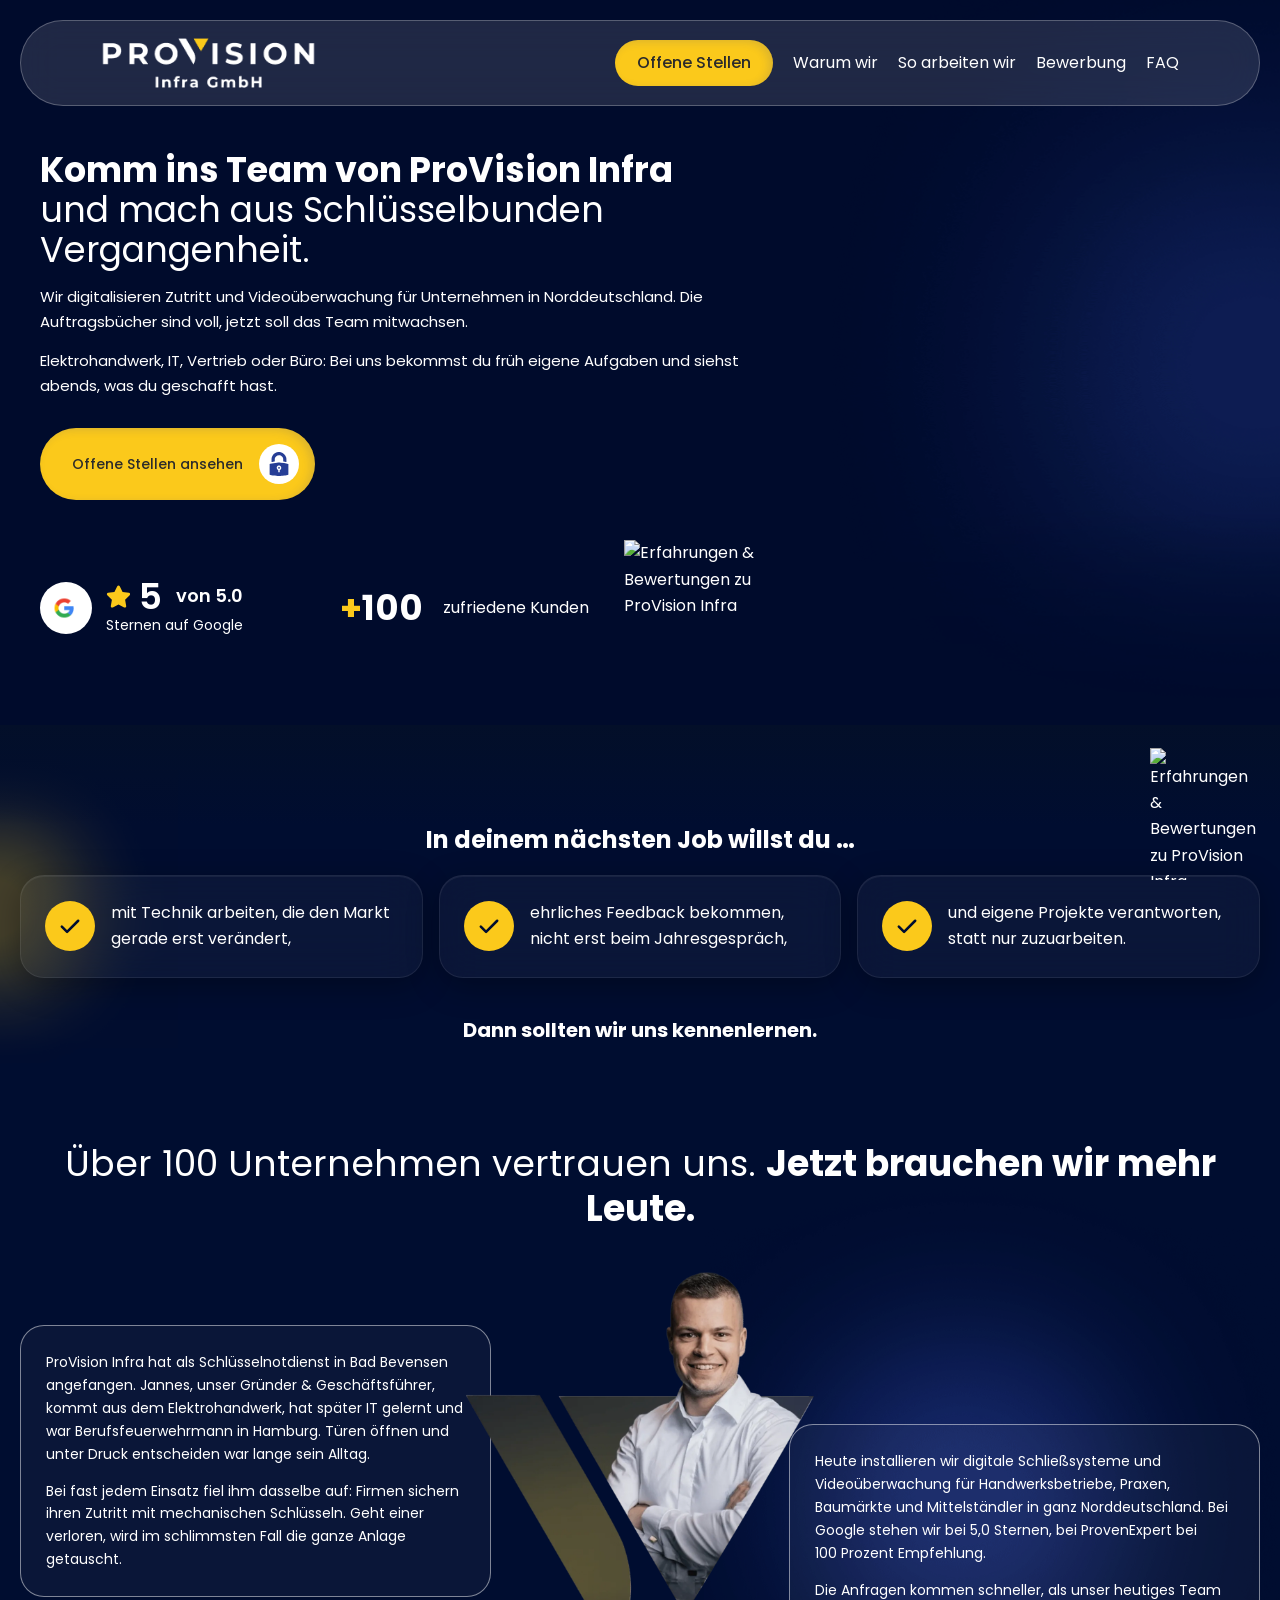
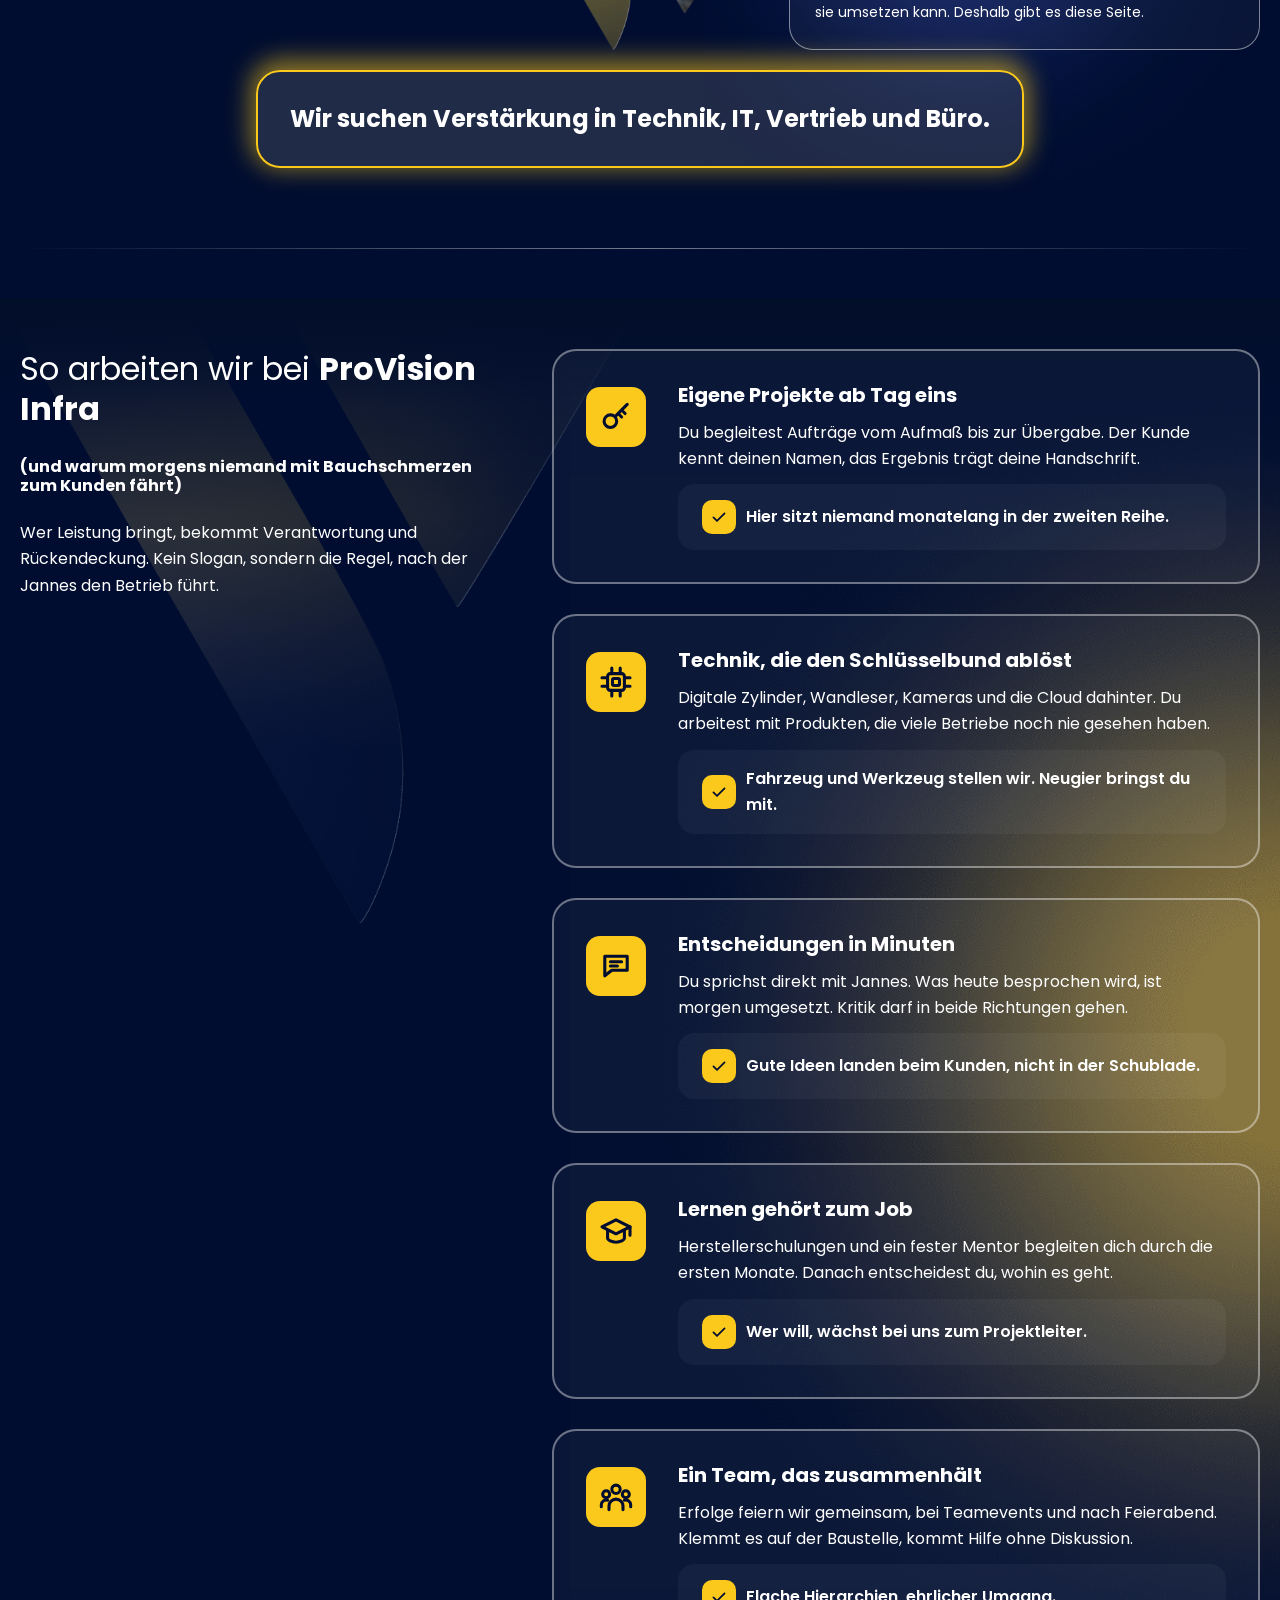
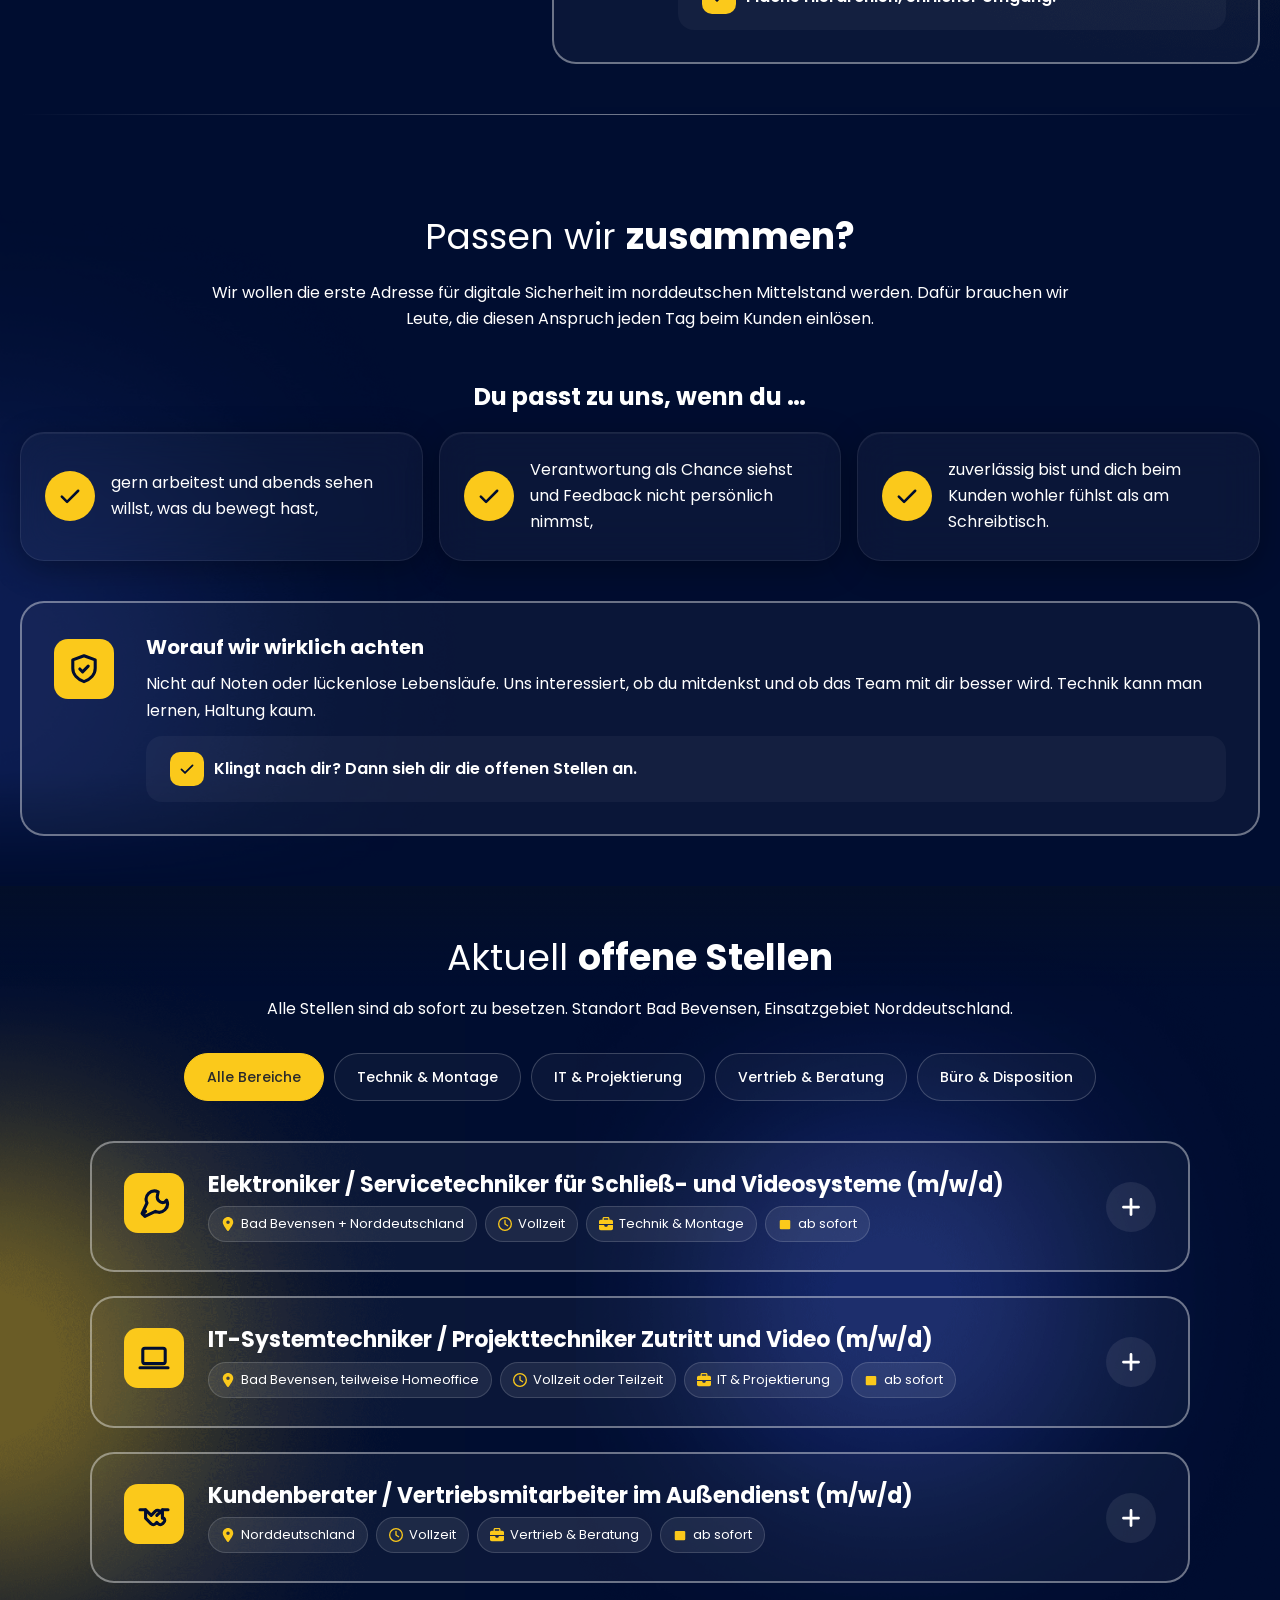
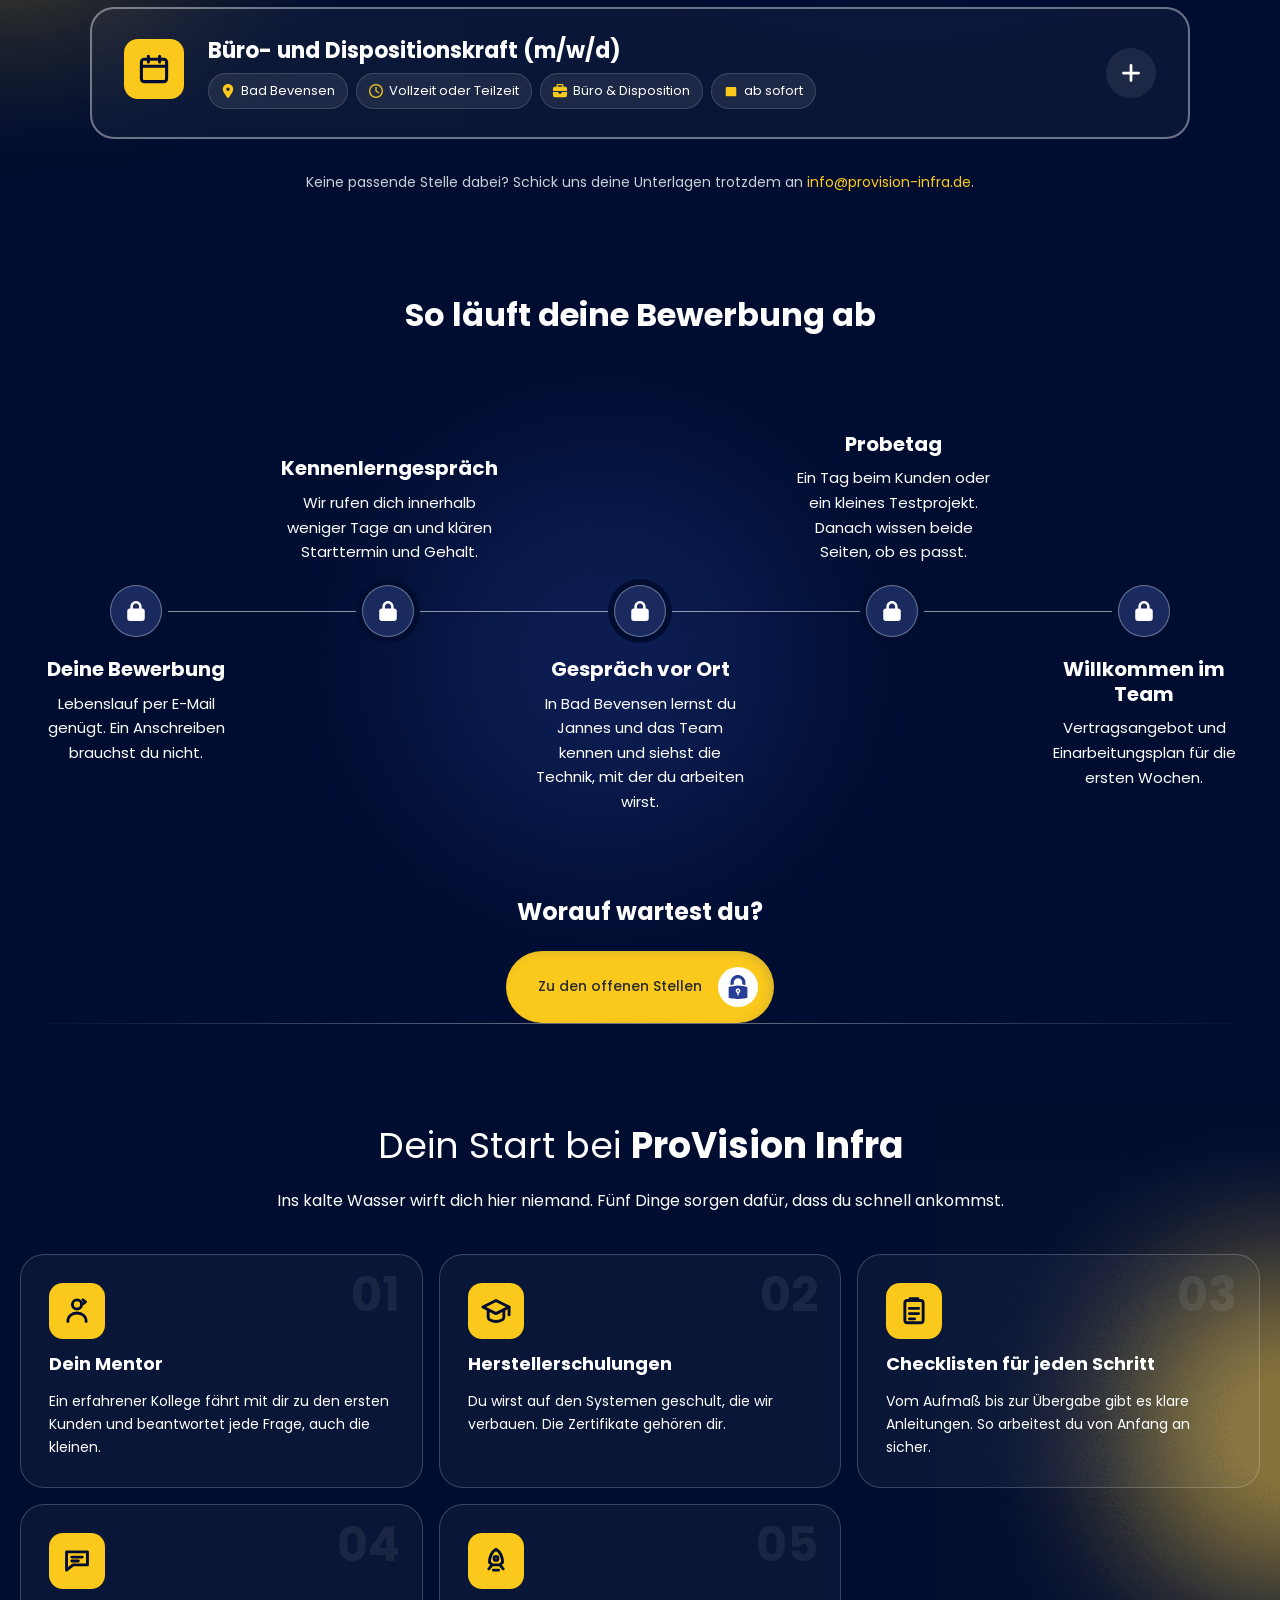
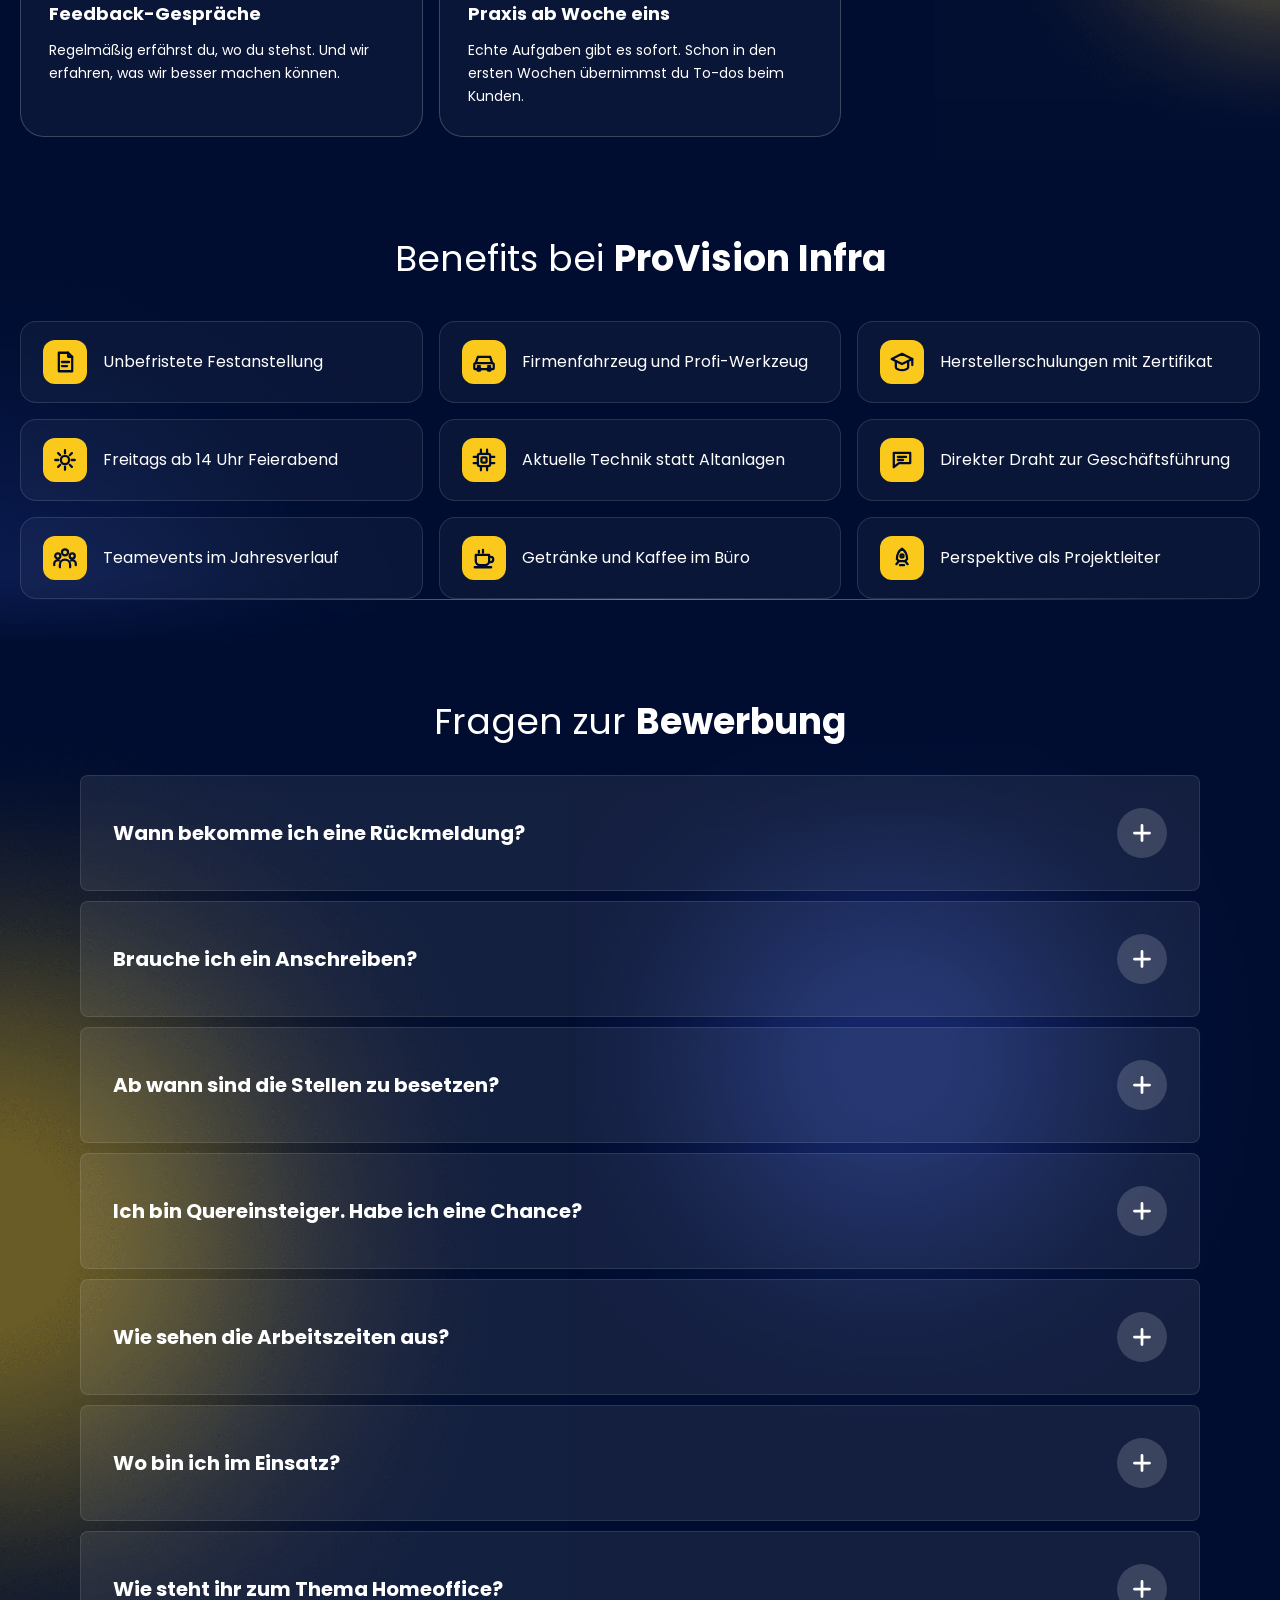
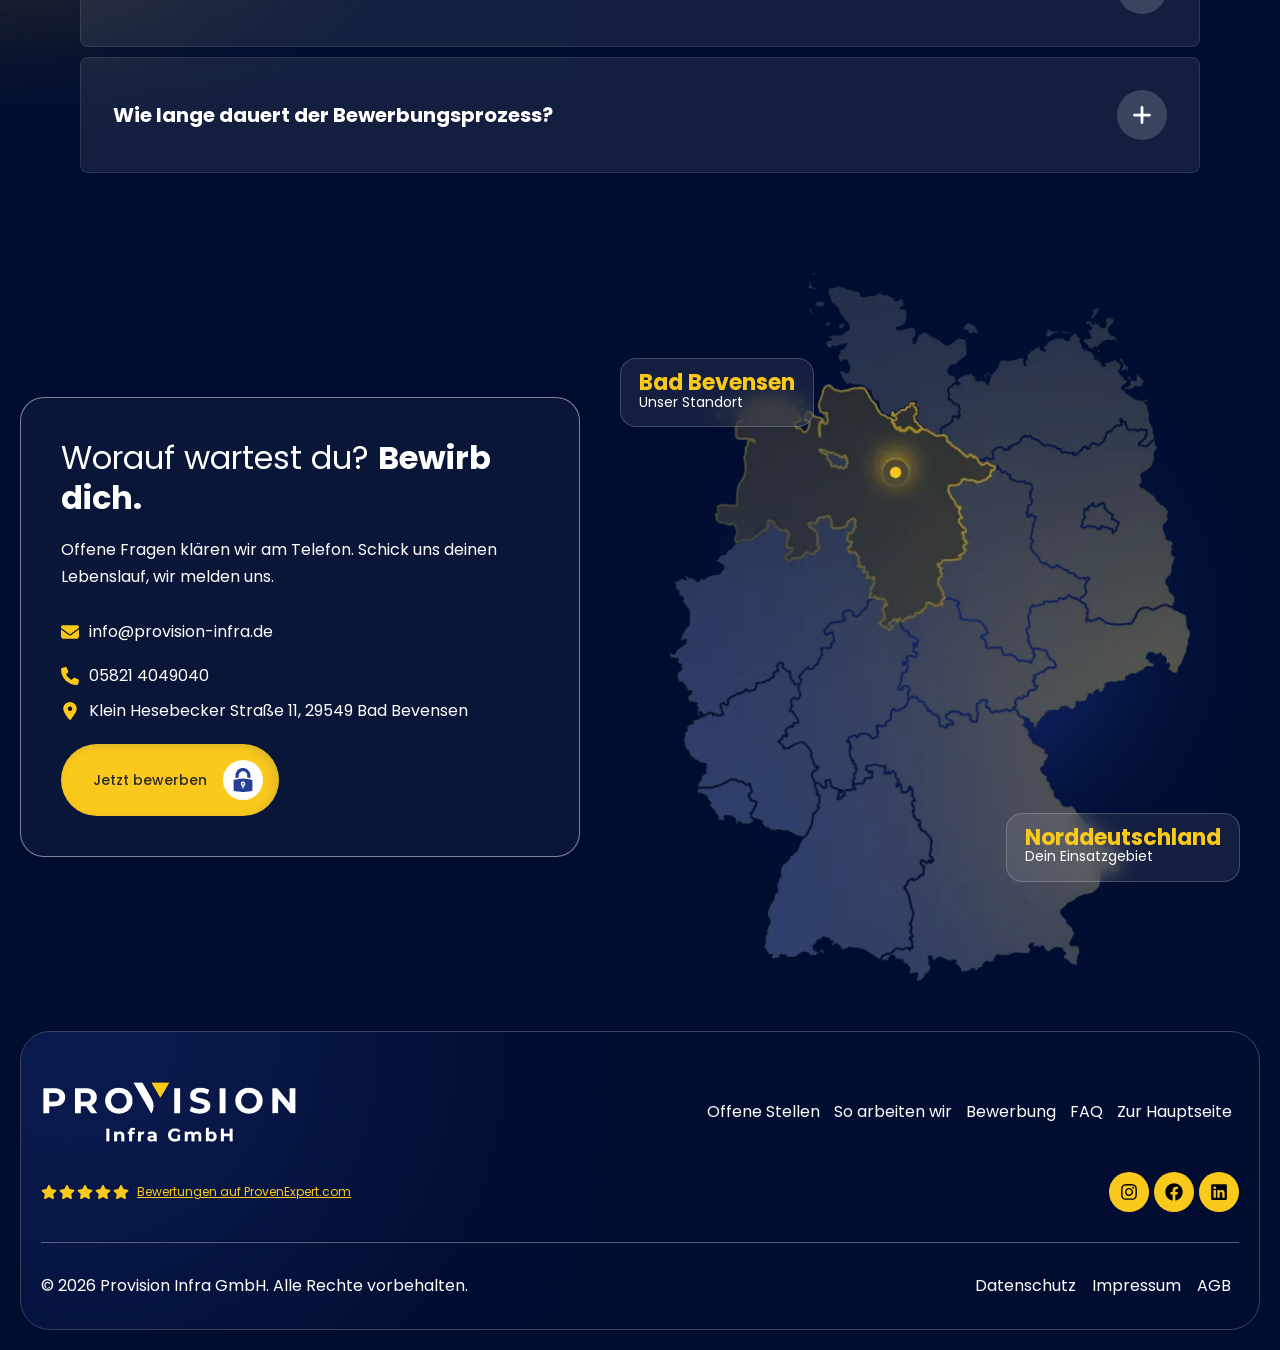
==== commit bf1e614b: "Weiche Glow-Übergänge und scrollgebundene Ablauf-Animation wie im Original - Glows laufen an Abschni" ====
--- a/karriere/index.html
+++ b/karriere/index.html
@@ -674,6 +674,7 @@
           <div class="timeline__item timeline__item--hidden"></div>
         </div>
         <div class="timeline__line">
+          <span class="timeline__progress" aria-hidden="true"></span>
           <div class="timeline__dot"><span><svg><use href="#i-lock"/></svg></span></div>
           <div class="timeline__dot"><span><svg><use href="#i-lock"/></svg></span></div>
           <div class="timeline__dot"><span><svg><use href="#i-lock"/></svg></span></div>
@@ -681,17 +682,17 @@
           <div class="timeline__dot"><span><svg><use href="#i-lock"/></svg></span></div>
         </div>
         <div class="timeline__row timeline__row--bottom">
-          <div class="timeline__item anim" data-anim="fadeInDown">
+          <div class="timeline__item anim" data-anim="fadeInUp">
             <h3>Deine Bewerbung</h3>
             <p>Lebenslauf per E-Mail genügt. Ein Anschreiben brauchst du nicht.</p>
           </div>
           <div class="timeline__item timeline__item--hidden"></div>
-          <div class="timeline__item anim" data-anim="fadeInDown">
+          <div class="timeline__item anim" data-anim="fadeInUp">
             <h3>Gespräch vor Ort</h3>
             <p>In Bad Bevensen lernst du Jannes und das Team kennen und siehst die Technik, mit der du arbeiten wirst.</p>
           </div>
           <div class="timeline__item timeline__item--hidden"></div>
-          <div class="timeline__item anim" data-anim="fadeInDown">
+          <div class="timeline__item anim" data-anim="fadeInUp">
             <h3>Willkommen im Team</h3>
             <p>Vertragsangebot und Einarbeitungsplan für die ersten Wochen.</p>
           </div>
--- a/karriere/assets/css/style.css
+++ b/karriere/assets/css/style.css
@@ -104,7 +104,11 @@
 .divider{display:block;width:100%;max-width:1400px;height:1px;margin:0 auto;background:linear-gradient(90deg,transparent,rgba(255,255,255,.45),transparent);}
 
 /* Hintergrund-Glows (identische Grafiken wie Original) */
-.bg{position:absolute;inset:0;pointer-events:none;background-repeat:no-repeat;z-index:0;}
+.bg{position:absolute;inset:0;pointer-events:none;background-repeat:no-repeat;z-index:0;
+  /* weiche Übergänge: Glows laufen an den Abschnittsgrenzen oben/unten sanft aus statt hart abzuschneiden */
+  -webkit-mask-image:linear-gradient(to bottom,transparent 0,#000 16%,#000 84%,transparent 100%);
+  mask-image:linear-gradient(to bottom,transparent 0,#000 16%,#000 84%,transparent 100%);
+}
 .bg--blue-center{background-image:url("../img/glow-ellipse-3.png");background-position:center center;background-size:contain;}
 .bg--blue-right{background-image:url("../img/glow-ellipse-3.png");background-position:center right;background-size:45% auto;}
 .bg--blue-topright{background-image:url("../img/glow-ellipse-3.png");background-position:top right;background-size:55% auto;}
@@ -113,7 +117,7 @@
 .bg--yellow-left{background-image:url("../img/glow-left.png");background-position:center left;background-size:contain;opacity:.5;}
 .bg--yellow-left.bg--o80{opacity:.8;}
 .bg--yellow-right{background-image:url("../img/glow-right.png");background-position:center right;background-size:contain;mix-blend-mode:screen;}
-.bg--v{background-image:url("../img/glow-frame.png");background-position:center left;background-size:50% auto;opacity:.5;}
+.bg--v{background-image:url("../img/glow-frame.png");background-position:left top;background-size:50% auto;opacity:.5;}
 .section > .container{z-index:1;}
 
 /* Shade-Up Verlauf oben (wie .shadeup::before im Original) */
@@ -203,7 +207,7 @@
   display:flex;align-items:center;
   overflow:hidden;
 }
-.hero .bg--blue-rightside{opacity:.9;}
+.hero .bg--blue-rightside{opacity:.9;-webkit-mask-image:linear-gradient(to bottom,#000 70%,transparent 100%);mask-image:linear-gradient(to bottom,#000 70%,transparent 100%);}
 .hero__inner{width:75%;max-width:var(--container);margin:0 auto;position:relative;z-index:1;display:flex;flex-direction:column;}
 .hero__title{width:78%;max-width:78%;padding:0 0 35px;font-size:52px;font-weight:400;line-height:124%;color:var(--c-white);}
 .hero__title b{font-weight:700;}
@@ -387,7 +391,7 @@
 /* ---------- Jobs ---------- */
 .filter{display:flex;flex-wrap:wrap;justify-content:center;gap:10px;margin:30px 0 40px;}
 .filter button{
-  white-space:nowrap;padding:10px 22px;border-radius:100px;font-size:14px;font-weight:500;
+  white-space:nowrap;min-height:44px;padding:10px 22px;border-radius:100px;font-size:14px;font-weight:500;
   background:var(--c-glass);border:1px solid rgba(255,255,255,.2);color:#fff;
   transition:background .3s,color .3s,transform .3s;
 }
@@ -439,19 +443,26 @@
 .timeline__item--hidden{visibility:hidden;}
 .timeline__line{position:relative;height:60px;display:grid;grid-template-columns:repeat(5,1fr);gap:20px;margin:16px 0;}
 .timeline__line::before{content:"";position:absolute;left:10%;right:10%;top:50%;height:1px;background:rgba(255,255,255,.55);}
+.timeline__progress{position:absolute;left:10%;top:50%;height:2px;margin-top:-1px;width:0;background:var(--c-yellow);box-shadow:0 0 8px rgba(251,201,27,.8);pointer-events:none;}
 .timeline__dot{display:flex;justify-content:center;align-items:center;}
 .timeline__dot span{
   width:52px;height:52px;border-radius:50%;
   background:#1A2A5E;border:1px solid rgba(255,255,255,.35);
   display:flex;align-items:center;justify-content:center;
   box-shadow:0 0 0 6px var(--c-navy);position:relative;z-index:1;
-  transition:background .3s,box-shadow .3s;
-}
+  transition:background .3s,box-shadow .3s,transform .3s,border-color .3s;
+}
+.timeline__dot.is-active span{background:var(--c-yellow);border-color:var(--c-yellow);box-shadow:0 0 0 6px var(--c-navy),0 0 22px rgba(251,201,27,.75);transform:scale(1.08);}
+.timeline__dot.is-active span svg{fill:var(--c-dark);}
 .timeline__dot span svg{width:20px;height:20px;fill:#fff;}
 .timeline__dot span:hover{background:var(--c-yellow);box-shadow:0 0 0 6px var(--c-navy),0 0 18px rgba(251,201,27,.6);}
 .timeline__dot span:hover svg{fill:var(--c-dark);}
 .timeline-mobile{display:none;position:relative;padding-left:46px;list-style:none;margin:0;}
 .timeline-mobile::before{content:"";position:absolute;left:17px;top:10px;bottom:10px;width:1px;background:rgba(255,255,255,.5);}
+.timeline-mobile::after{content:"";position:absolute;left:16px;top:10px;width:2px;height:var(--tl-progress,0px);background:var(--c-yellow);box-shadow:0 0 8px rgba(251,201,27,.8);pointer-events:none;}
+.timeline-mobile li::before{transition:background .3s,box-shadow .3s,border-color .3s;}
+.timeline-mobile li.is-active::before{background:var(--c-yellow);border-color:var(--c-yellow);box-shadow:0 0 18px rgba(251,201,27,.7);}
+.timeline-mobile li.is-active::after{filter:brightness(0) saturate(100%) invert(14%);}
 .timeline-mobile li{position:relative;margin-bottom:34px;}
 .timeline-mobile li::before{content:"";position:absolute;left:-46px;top:0;width:36px;height:36px;border-radius:50%;background:#1A2A5E;border:1px solid rgba(255,255,255,.35);}
 .timeline-mobile li::after{content:"";position:absolute;left:-36px;top:10px;width:16px;height:16px;background:url("data:image/svg+xml;utf8,<svg xmlns='http://www.w3.org/2000/svg' viewBox='0 0 448 512' fill='white'><path d='M144 144v48H304V144c0-44.2-35.8-80-80-80s-80 35.8-80 80zM80 192V144C80 64.5 144.5 0 224 0s144 64.5 144 144v48h16c35.3 0 64 28.7 64 64V448c0 35.3-28.7 64-64 64H64c-35.3 0-64-28.7-64-64V256c0-35.3 28.7-64 64-64H80z'/></svg>") center/contain no-repeat;}
@@ -481,7 +492,7 @@
   background:var(--c-glass-2);border:1px solid rgba(255,255,255,.1);border-top:0;border-radius:0 0 8px 8px;
   font-size:16px;line-height:1.64em;
 }
-.faq__content a{color:var(--c-yellow);text-decoration:underline;}
+.faq__content a{color:var(--c-yellow);text-decoration:underline;display:inline-block;padding:4px 0;}
 
 /* ---------- CTA Box ("So kommst du zu deinem …") ---------- */
 .cta{display:flex;align-items:center;gap:40px;min-height:600px;}
@@ -494,8 +505,8 @@
 .cta__box h2{font-size:32px;font-weight:400;line-height:1.24em;}
 .cta__box h2 b{font-weight:700;}
 .cta__box p{font-size:16px;}
-.cta__contact{display:flex;flex-direction:column;gap:10px;font-size:16px;}
-.cta__contact a{display:inline-flex;align-items:center;gap:10px;transition:color .3s;}
+.cta__contact{display:flex;flex-direction:column;gap:0;font-size:16px;}
+.cta__contact a{display:inline-flex;align-items:center;gap:10px;min-height:44px;transition:color .3s;}
 .cta__contact a:hover{color:var(--c-yellow);}
 .cta__contact svg{width:18px;height:18px;fill:var(--c-yellow);}
 .cta__contact-line{display:inline-flex;align-items:center;gap:10px;}
@@ -542,6 +553,7 @@
 /* ---------- Scroll-Animationen (Elementor / animate.css, 1:1) ---------- */
 .anim{visibility:hidden;}                 /* .elementor-invisible */
 .animated{visibility:visible;animation-duration:1.25s;animation-fill-mode:both;}
+.animated.anim-done{animation:none;} /* Endzustand = Normalzustand; Hover-Transforms wieder wirksam */
 @keyframes fadeIn{from{opacity:0}to{opacity:1}}
 @keyframes fadeInUp{from{opacity:0;transform:translate3d(0,100%,0)}to{opacity:1;transform:none}}
 @keyframes fadeInDown{from{opacity:0;transform:translate3d(0,-100%,0)}to{opacity:1;transform:none}}
@@ -707,11 +719,13 @@
   .split__left .h-sm{font-size:15px;font-weight:500;margin-bottom:14px;}
   .split__left p{font-size:14px;}
   /* Glows auf dem Smartphone mittig und dezenter, damit Text auf den Karten lesbar bleibt */
-  .bg--yellow-right{background-size:130% auto;background-position:center right;opacity:.65;}
-  .bg--yellow-left,.bg--yellow-left.bg--o80{background-size:130% auto;background-position:center left;opacity:.6;}
-  .bg--v{background-size:110% auto;background-position:center center;opacity:.45;}
-  .bg--blue-right,.bg--blue-rightside,.bg--blue-topright{background-size:90% auto;background-position:center top;}
-  .bg--blue-left{background-size:90% auto;background-position:center bottom;}
+  .bg--yellow-right{background-size:auto 110%;background-position:right center;opacity:.65;}
+  .bg--yellow-left,.bg--yellow-left.bg--o80{background-size:auto 110%;background-position:left center;opacity:.6;}
+  .bg--v{background-size:110% auto;background-position:center top;opacity:.45;}
+  .bg--blue-right,.bg--blue-topright{background-size:auto 100%;background-position:right top;}
+  .bg--blue-rightside{background-size:auto 110%;background-position:right center;}
+  .bg--blue-left{background-size:auto 100%;background-position:left bottom;}
+  .bg--blue-center{background-size:140% auto;background-position:center center;}
   .story-card{font-size:13.5px;line-height:1.6em;padding:20px 18px;}
   .story__col--center img{max-width:300px;}
   .highlight-card{padding:24px;}
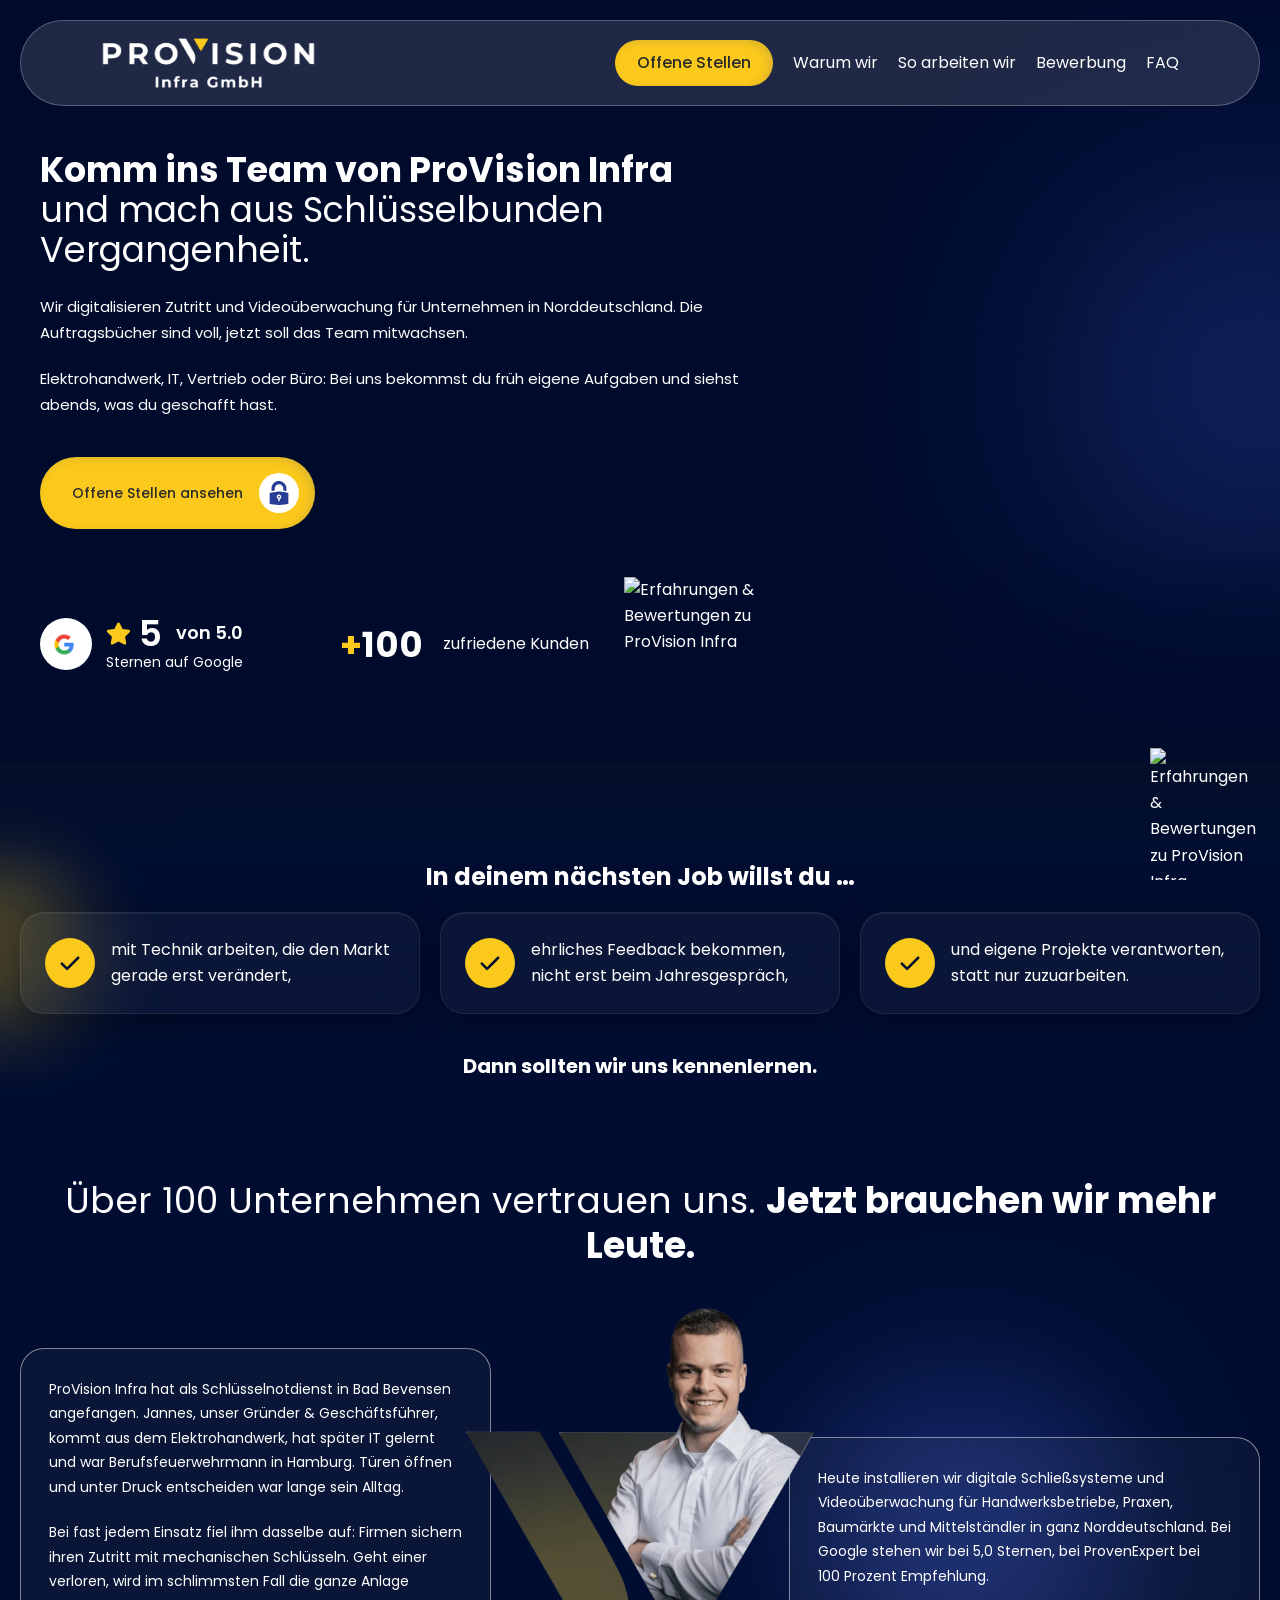
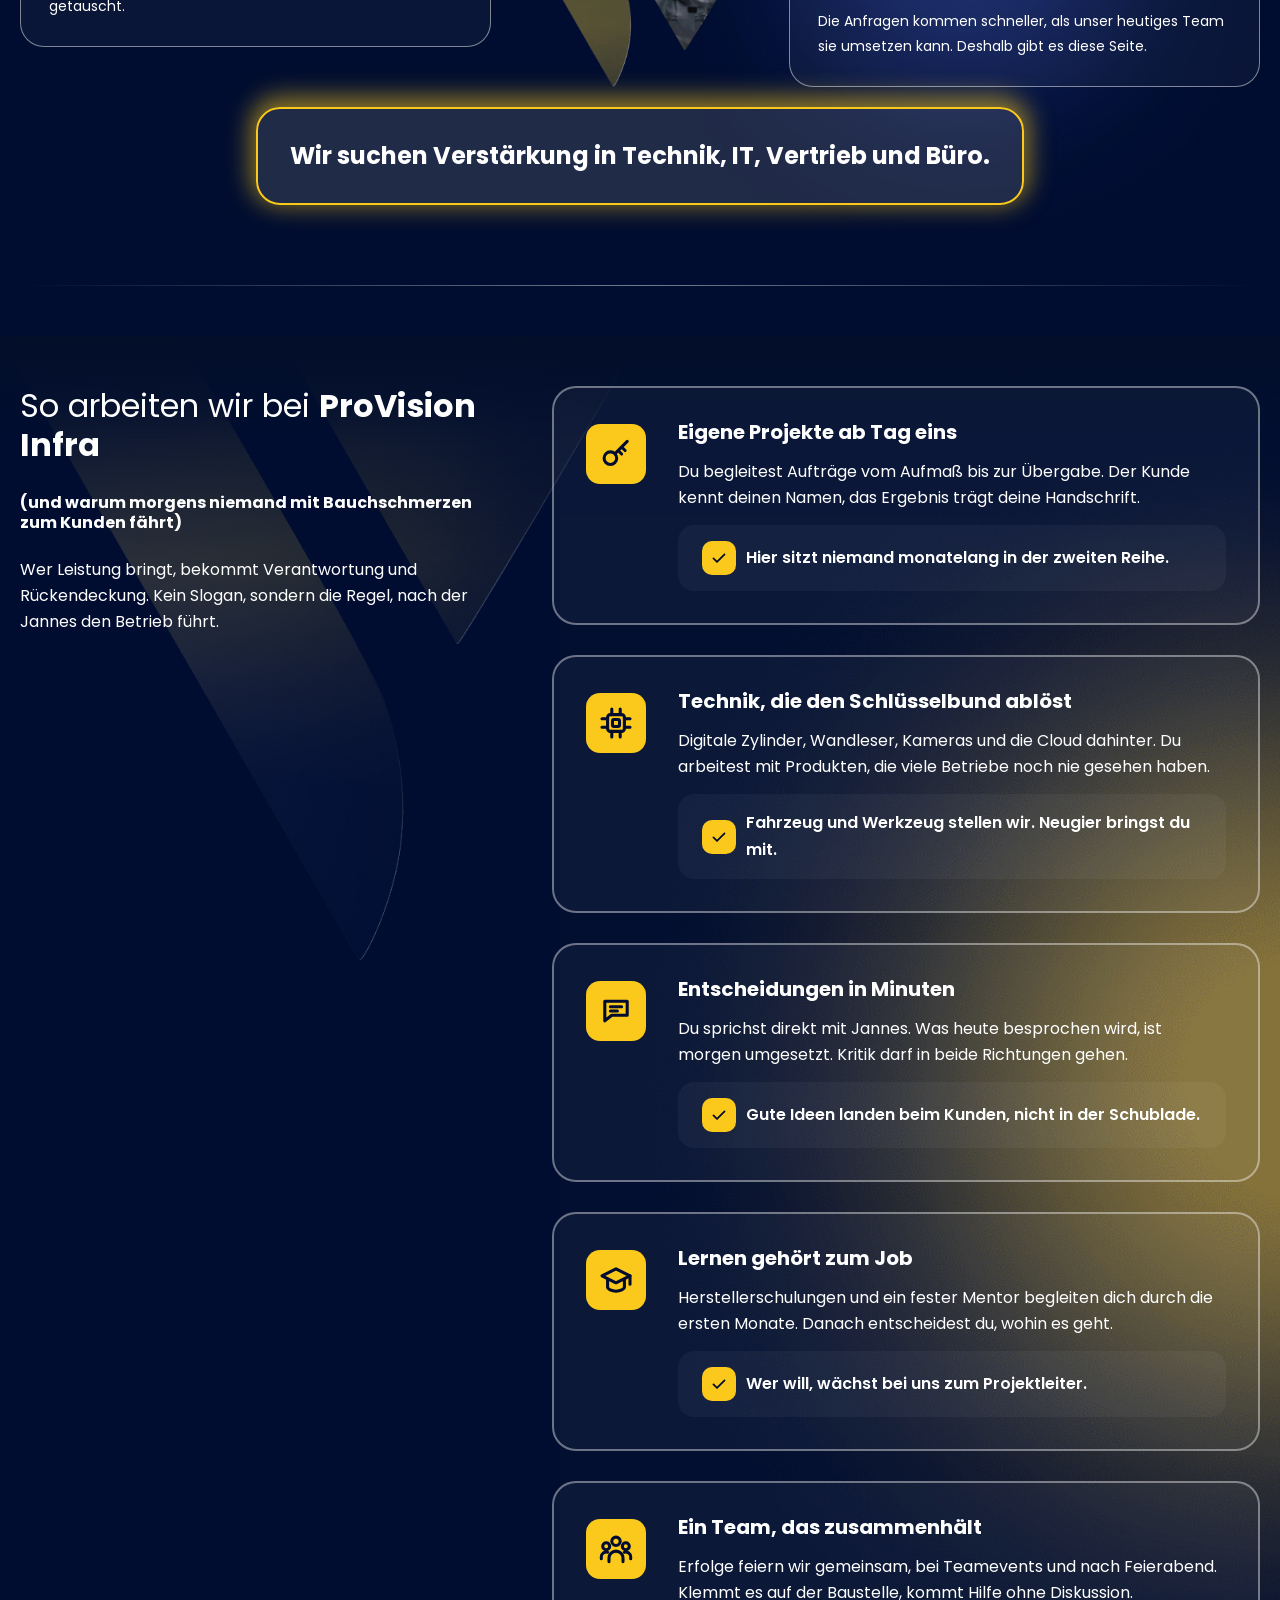
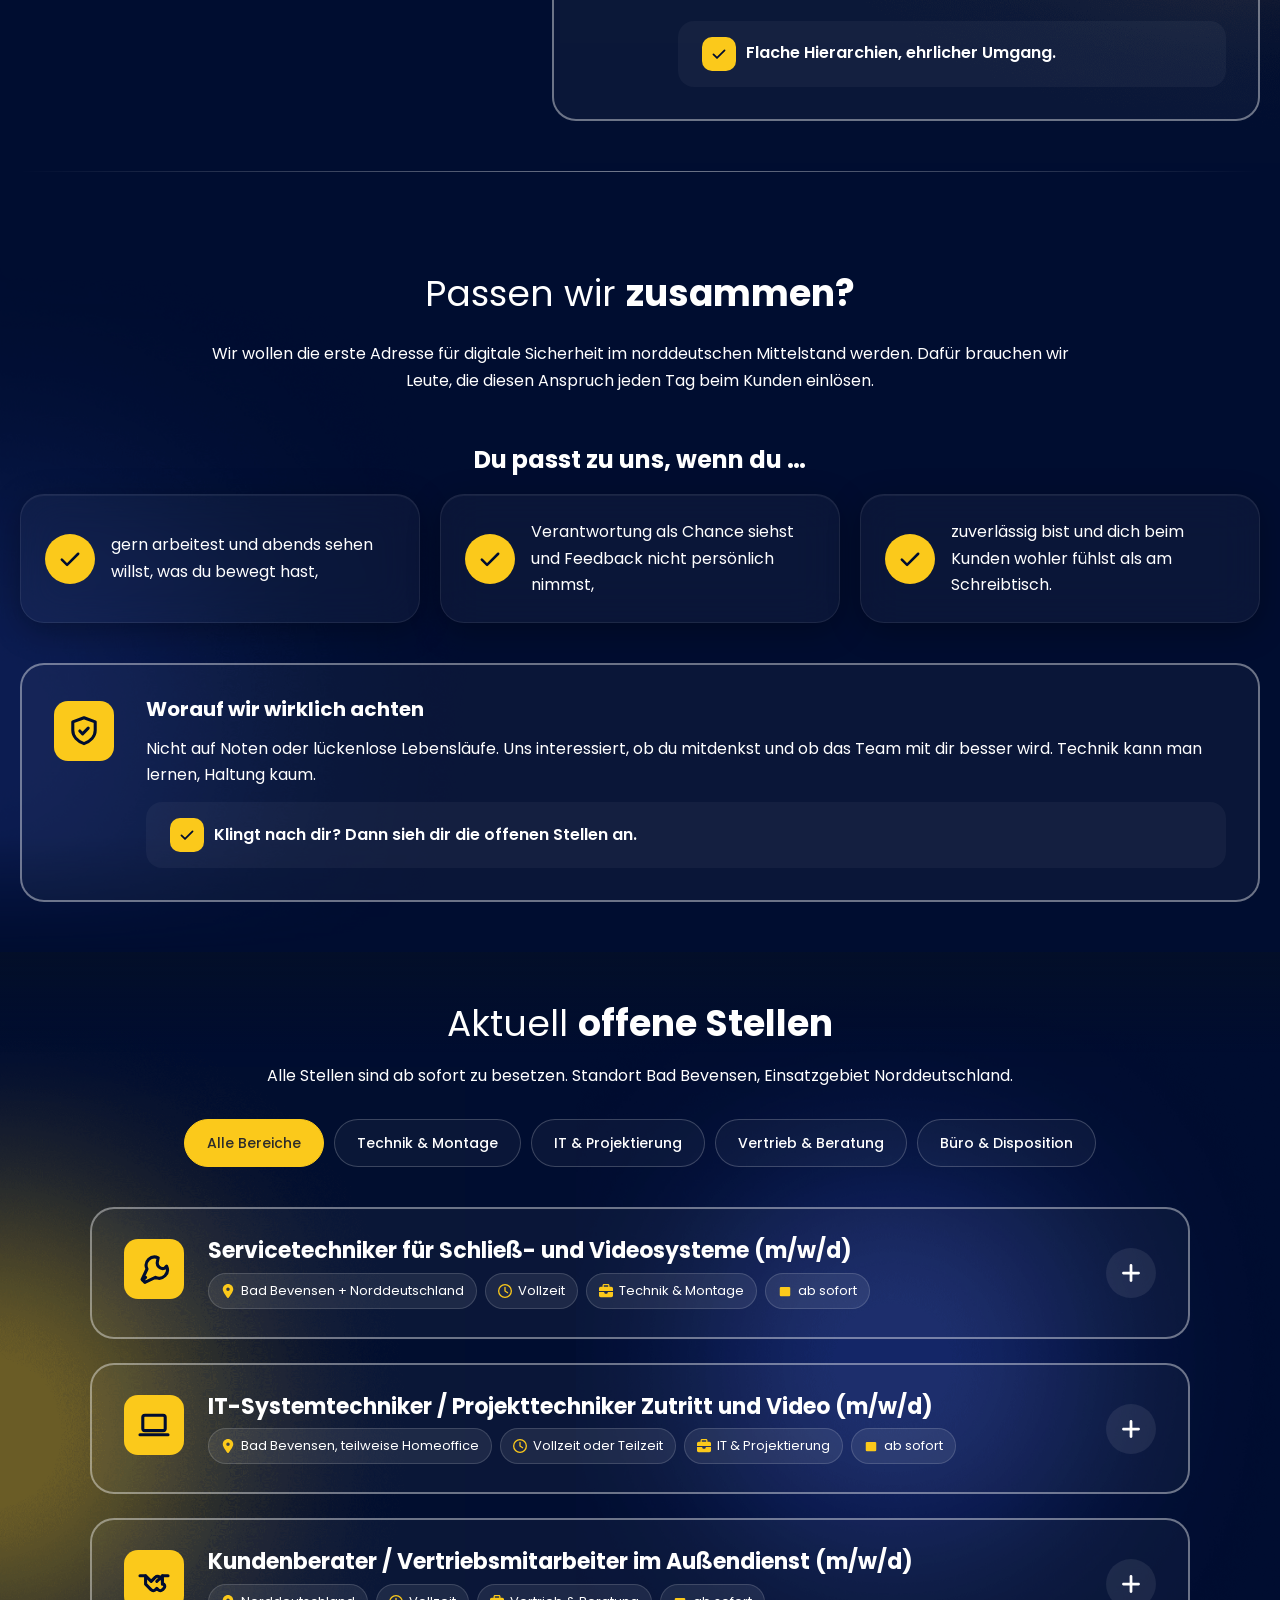
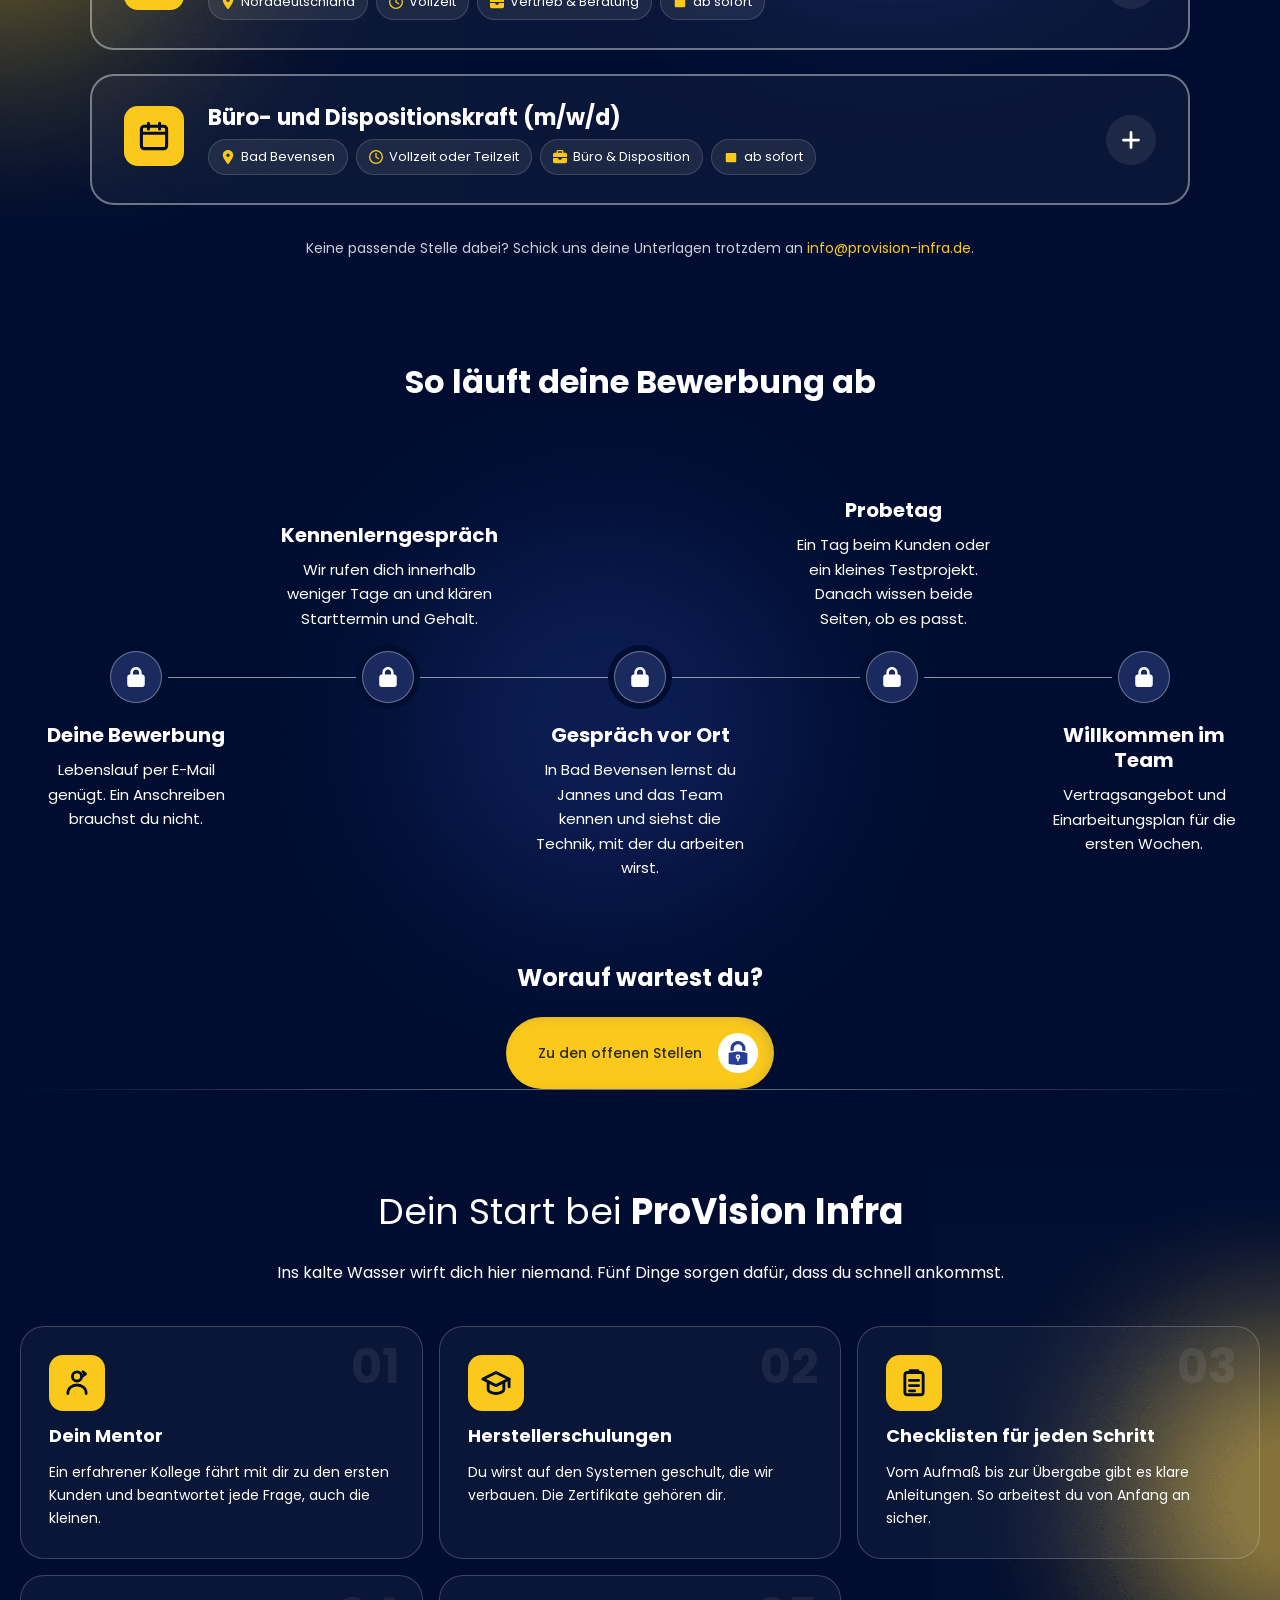
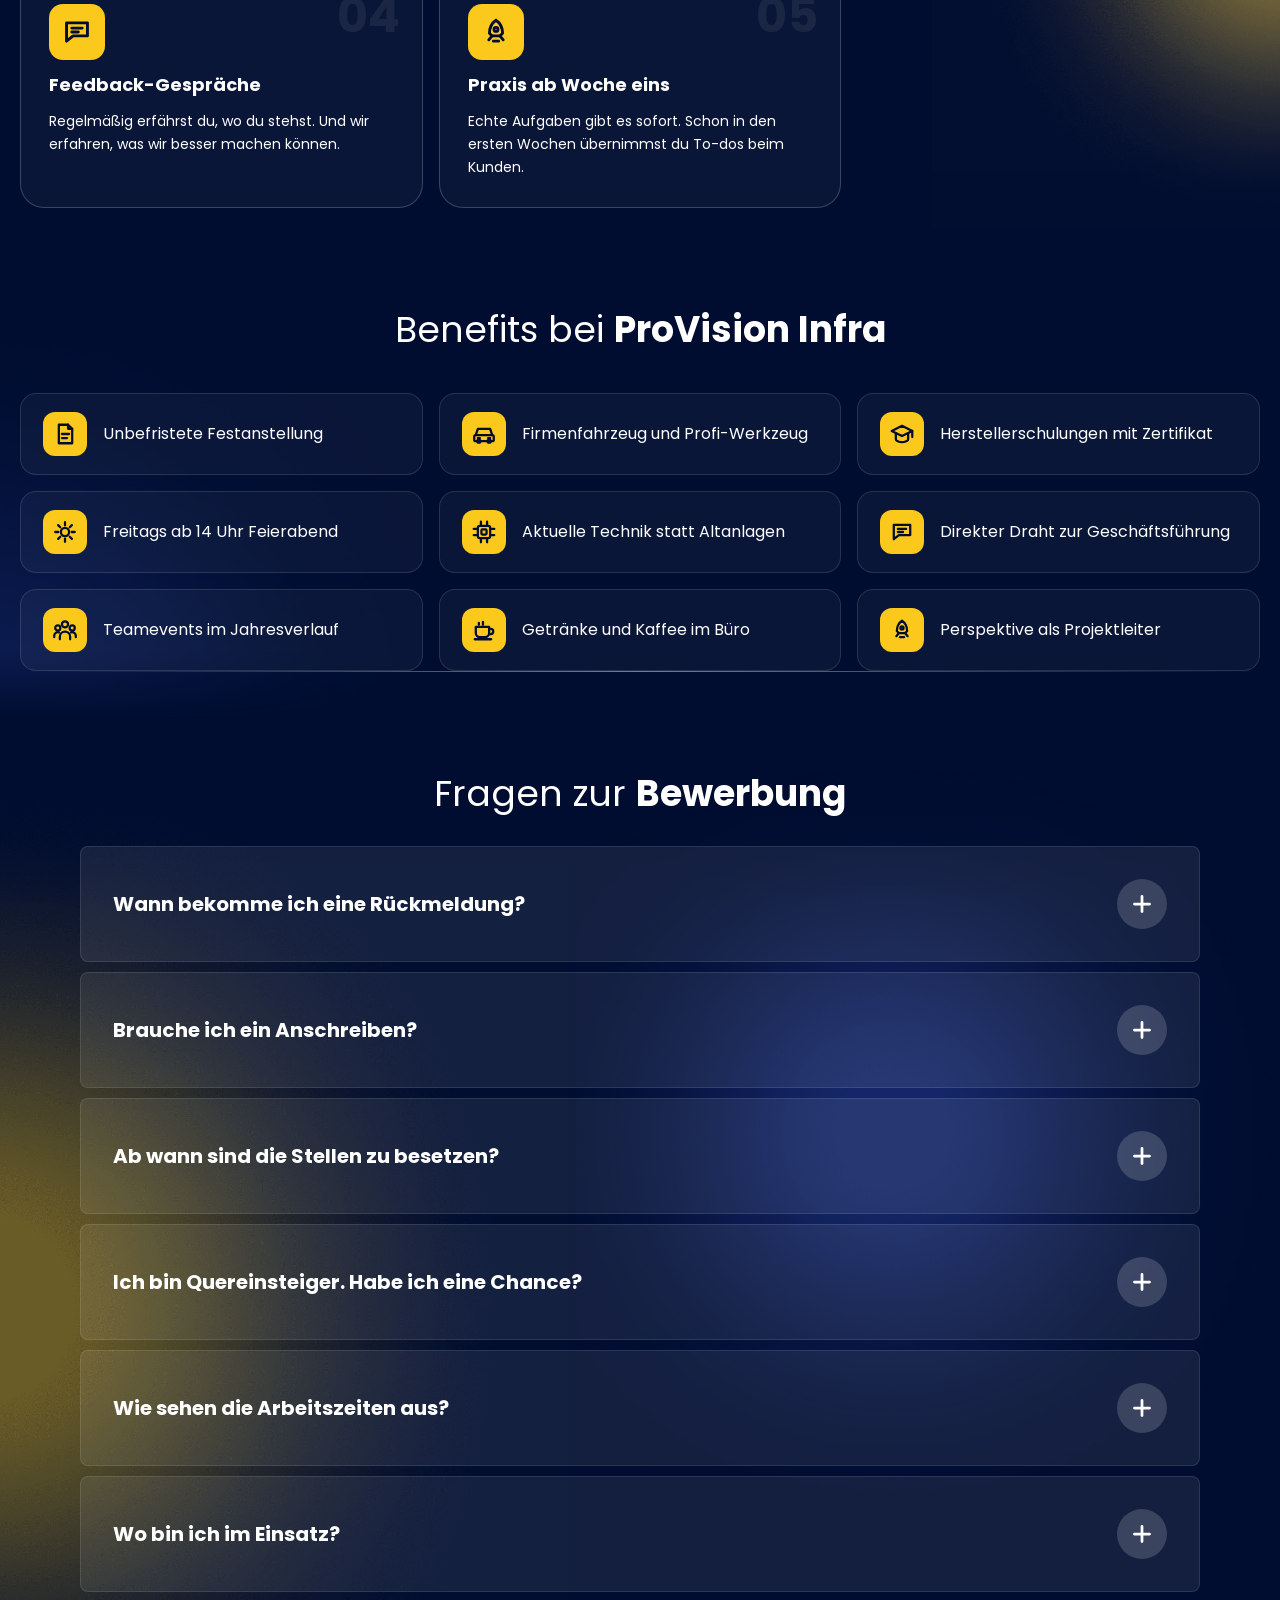
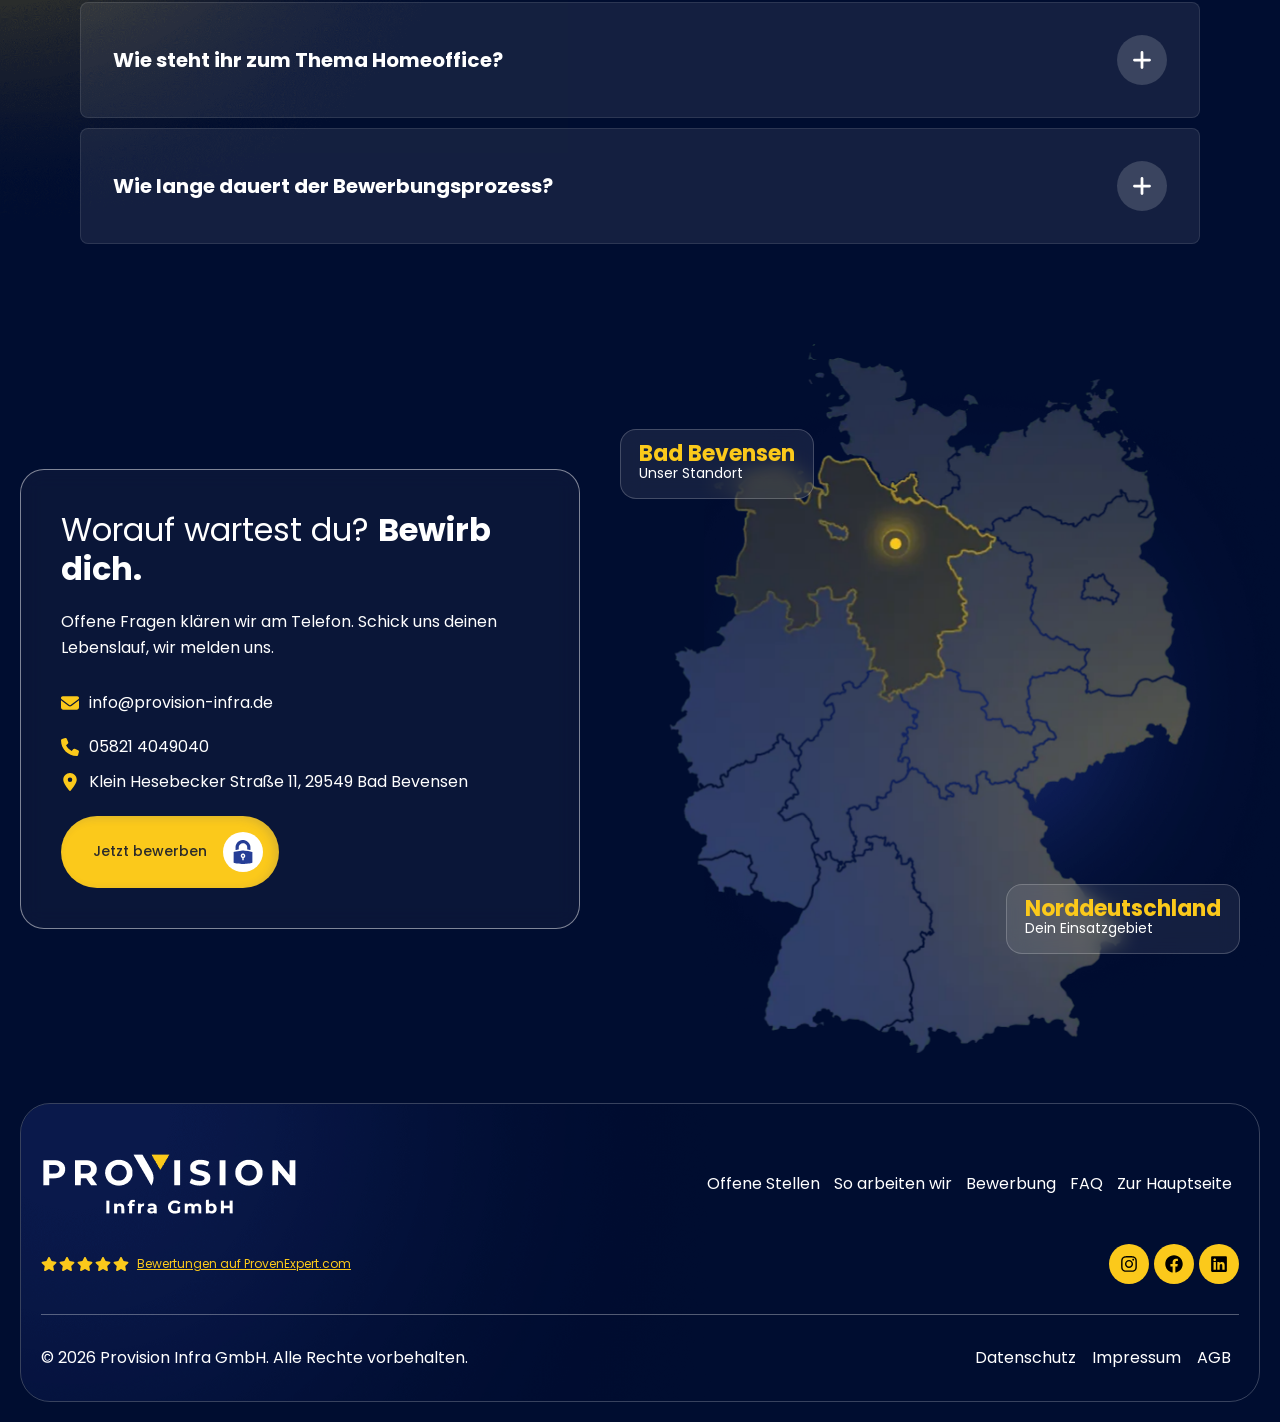
==== commit 3689cf19: "Stellenanzeige: „Elektroniker“ aus Titel, Schema und Anforderungen entfernt Co-Authored-By: Claude F" ====
--- a/karriere/index.html
+++ b/karriere/index.html
@@ -47,7 +47,7 @@
     },
     {
       "@type": "JobPosting",
-      "title": "Elektroniker / Servicetechniker für Schließ- und Videosysteme (m/w/d)",
+      "title": "Servicetechniker für Schließ- und Videosysteme (m/w/d)",
       "description": "Montage, Inbetriebnahme und Service digitaler Schließzylinder, Lesegeräte und Videoüberwachung bei Kunden in Norddeutschland.",
       "datePosted": "2026-10-18",
       "validThrough": "2027-01-31",
@@ -403,7 +403,7 @@
           <div class="job__head">
             <div class="job__icon"><span class="ico"><svg><use href="#i-wrench"/></svg></span></div>
             <div class="job__main">
-              <h3 class="job__title"><button class="job__btn" type="button" aria-expanded="false" aria-controls="job-1-body">Elektroniker / Servicetechniker für Schließ- und Videosysteme (m/w/d)</button></h3>
+              <h3 class="job__title"><button class="job__btn" type="button" aria-expanded="false" aria-controls="job-1-body">Servicetechniker für Schließ- und Videosysteme (m/w/d)</button></h3>
               <div class="job__meta">
                 <span><svg><use href="#i-pin"/></svg>Bad Bevensen + Norddeutschland</span>
                 <span><svg><use href="#i-clock"/></svg>Vollzeit</span>
@@ -431,7 +431,7 @@
                   <div class="job__col">
                     <h4>Das bringst du mit</h4>
                     <ul>
-                      <li>Ausbildung als Elektroniker, Mechatroniker oder vergleichbar. Quereinstieg mit Handwerkserfahrung ist möglich</li>
+                      <li>Technische Ausbildung, zum Beispiel Mechatroniker, oder vergleichbar. Quereinstieg mit Handwerkserfahrung ist möglich</li>
                       <li>Technisches Verständnis und saubere Arbeitsweise</li>
                       <li>Führerschein Klasse B</li>
                       <li>Sicheres Auftreten beim Kunden</li>
--- a/karriere/assets/css/style.css
+++ b/karriere/assets/css/style.css
@@ -92,7 +92,7 @@
 .svg-sprite{display:none;}
 .u-mb-20{margin-bottom:20px}.u-mb-24{margin-bottom:24px}.u-mb-30{margin-bottom:30px}.u-mb-40{margin-bottom:40px}
 .u-mt-16{margin-top:16px}.u-mt-30{margin-top:30px}.u-mt-40{margin-top:40px}.u-mt-50{margin-top:50px}.u-pt-50{padding-top:50px}
-.intro{max-width:860px;margin:20px auto 0;}
+.intro{max-width:860px;margin:24px auto 0;line-height:1.7em;}
 .intro--gap{margin-bottom:40px;}
 .note{font-size:14px;color:rgba(255,255,255,.8);}
 .bg--soft{opacity:.6;}
@@ -209,10 +209,10 @@
 }
 .hero .bg--blue-rightside{opacity:.9;-webkit-mask-image:linear-gradient(to bottom,#000 70%,transparent 100%);mask-image:linear-gradient(to bottom,#000 70%,transparent 100%);}
 .hero__inner{width:75%;max-width:var(--container);margin:0 auto;position:relative;z-index:1;display:flex;flex-direction:column;}
-.hero__title{width:78%;max-width:78%;padding:0 0 35px;font-size:52px;font-weight:400;line-height:124%;color:var(--c-white);}
+.hero__title{width:78%;max-width:78%;padding:0 0 40px;font-size:52px;font-weight:400;line-height:124%;color:var(--c-white);}
 .hero__title b{font-weight:700;}
-.hero__sub{width:70%;max-width:70%;padding:0 0 30px;font-size:18px;line-height:1.64em;}
-.hero__sub p + p{margin-top:1em;}
+.hero__sub{width:70%;max-width:70%;padding:0 0 40px;font-size:18px;line-height:1.7em;}
+.hero__sub p + p{margin-top:1.4em;}
 .hero__cta{display:flex;align-items:center;}
 .hero__stats{display:flex;align-items:center;margin-top:80px;gap:0;}
 .stat-google{display:flex;align-items:center;width:300px;gap:14px;}
@@ -231,7 +231,7 @@
 .stat-badge img{width:162px;height:auto;aspect-ratio:300/250;}
 
 /* ---------- Glass Cards (".glass-container.floating") ---------- */
-.card-row{display:flex;gap:16px;align-items:stretch;z-index:1;position:relative;}
+.card-row{display:flex;gap:20px;align-items:stretch;z-index:1;position:relative;}
 .glass-card{
   flex:1 1 0;display:flex;align-items:center;gap:16px;
   padding:24px;border-radius:24px;overflow:hidden;
@@ -271,7 +271,7 @@
 .feature-card__head{display:flex;align-items:flex-start;gap:32px;}
 .feature-card__icon{flex:0 0 60px;width:60px;height:60px;padding:0;border-radius:16px;margin-top:4px;}
 .feature-card__icon .ico{width:60px;height:60px;}
-.feature-card__body{display:flex;flex-direction:column;gap:12px;flex:1;}
+.feature-card__body{display:flex;flex-direction:column;gap:14px;flex:1;}
 .feature-card__title{font-size:20px;font-weight:700;line-height:1.24em;}
 .feature-card p{font-size:16px;line-height:1.64em;}
 .feature-card__note{
@@ -297,11 +297,11 @@
 .story__col--center img{width:100%;max-width:420px;position:relative;z-index:1;}
 .story-card{
   background:var(--c-glass);border:1px solid var(--c-border-2);border-radius:24px;
-  padding:25px;font-size:14px;line-height:1.64em;
+  padding:28px;font-size:14px;line-height:1.75em;
   transition:transform .4s;
 }
 .story-card:hover{transform:scale(1.04);}
-.story-card p + p{margin-top:1em;}
+.story-card p + p{margin-top:1.5em;}
 .story-card--right{margin-left:-25px;}
 .story-card--left{margin-right:-25px;align-self:flex-start;}
 .story__col--right{justify-content:flex-end;}
@@ -588,10 +588,10 @@
   .nav-menu li{margin:0 10px;}
   .hero{min-height:0;padding:150px 40px 50px;}
   .hero__inner{width:100%;}
-  .hero__title{font-size:40px;max-width:637px;width:auto;padding-bottom:15px;}
+  .hero__title{font-size:40px;max-width:637px;width:auto;padding-bottom:24px;}
   .hero__sub{font-size:16px;}
   .btn{font-size:16px;}
-  .hero__stats{margin-top:40px;}
+  .hero__stats{margin-top:48px;}
   .counter__number{font-size:35px;}
   .stat-google__label{font-size:14px;}
   .bento{grid-template-columns:repeat(3,1fr);}
@@ -622,7 +622,7 @@
   button.menu-toggle{display:flex;margin-left:auto;}
   .hero{padding:150px 20px 50px;}
   .hero__title{font-size:25px;line-height:35px;max-width:1000px;}
-  .hero__sub{width:100%;max-width:1000px;font-size:13px;line-height:1.56em;}
+  .hero__sub{width:100%;max-width:1000px;font-size:14px;line-height:1.7em;}
   .btn{font-size:14px;line-height:1.56em;padding:13px 13px 13px 23px;}
   .h-lg{font-size:29.4px;}
   .h-md{font-size:22.69px;}
@@ -635,7 +635,7 @@
   #arbeiten{overflow-x:clip;}
   .feature-card__head{gap:20px;}
   .feature-card__title{font-size:18px;}
-  .story{flex-direction:column;gap:20px;}
+  .story{flex-direction:column;gap:28px;}
   .story__col,.story__col--center{width:100%;}
   .story-card--right,.story-card--left{margin:0;}
   .story__col--center{align-items:center;}
@@ -680,15 +680,16 @@
   .pk-header__logo{width:65%;}
   .pk-header__logo img{width:54%;max-width:none;}
   .pk-header__nav{width:22%;}
-  .hero{padding:90px 10px 40px;text-align:center;}
+  .hero{padding:96px 10px 44px;text-align:center;}
   .hero__inner{padding:0 10px;}
-  .hero__title{font-size:22px;line-height:25px;text-align:center;padding-bottom:10px;max-width:100%;}
-  .hero__sub{font-size:12px;line-height:22px;text-align:center;padding-bottom:20px;}
+  .hero__title{font-size:22px;line-height:28px;text-align:center;padding-bottom:18px;max-width:100%;}
+  .hero__sub{font-size:13px;line-height:1.75em;text-align:center;padding-bottom:28px;}
+  .hero__sub p + p{margin-top:1.3em;}
   .hero__cta{justify-content:center;}
   .btn{font-size:11px;line-height:1.44em;padding:13px 13px 13px 18px;}
   .btn--sm{font-size:12px;}
   .btn__icon,.btn__icon svg{width:34px;height:34px;flex-basis:34px;}
-  .hero__stats{flex-wrap:wrap;justify-content:center;gap:10px 28px;margin:20px 0;}
+  .hero__stats{flex-wrap:wrap;justify-content:center;gap:14px 28px;margin:32px 0 0;}
   .stat-google{width:auto;gap:10px;}
   .stat-google__rating svg{width:20px;height:20px;}
   .stat-google__num{font-size:28px;}
@@ -697,26 +698,26 @@
   .counter__number{font-size:24.96px;line-height:1.2em;}
   .counter__title{font-size:12px;line-height:1.44em;}
   .stat-badge{display:none;}
-  .section{padding:30px 15px;}
+  .section{padding:40px 15px;}
   .h-lg{font-size:23.1px;line-height:1.2em;}
   .h-md{font-size:20.16px;line-height:1.2em;}
   .h-sm{font-size:17.52px;line-height:1.2em;}
   .h-xs{font-size:18.8px;line-height:1.2em;}
   body{font-size:14px;line-height:1.44em;}
-  .card-row{flex-direction:column;gap:11px;}
-  .glass-card{flex:0 0 auto;padding:16px 14px;gap:12px;}
+  .card-row{flex-direction:column;gap:14px;}
+  .glass-card{flex:0 0 auto;padding:18px 16px;gap:14px;}
   .glass-card__icon,.glass-card__icon svg{width:40px;height:40px;flex-basis:40px;}
   .glass-card p{font-size:13px;line-height:1.5em;}
   .feature-grid{gap:16px;}
   .feature-card{padding:20px 18px;gap:14px;background:rgba(0,13,48,.55);}
-  .feature-card__body{gap:10px;}
+  .feature-card__body{gap:12px;}
   .feature-card__head{gap:14px;}
   .feature-card__icon,.feature-card__icon .ico{flex-basis:48px;width:48px;height:48px;}
   .feature-card__title{font-size:16px;}
   .feature-card p{font-size:14px;line-height:1.55em;}
   .feature-card__note{font-size:13.5px;line-height:1.45em;padding:12px 14px;}
-  .split__left .h-lg{font-size:24px;margin-bottom:16px;}
-  .split__left .h-sm{font-size:15px;font-weight:500;margin-bottom:14px;}
+  .split__left .h-lg{font-size:24px;margin-bottom:20px;}
+  .split__left .h-sm{font-size:15px;font-weight:500;margin-bottom:18px;}
   .split__left p{font-size:14px;}
   /* Glows auf dem Smartphone mittig und dezenter, damit Text auf den Karten lesbar bleibt */
   .bg--yellow-right{background-size:auto 110%;background-position:right center;opacity:.65;}
@@ -726,11 +727,11 @@
   .bg--blue-rightside{background-size:auto 110%;background-position:right center;}
   .bg--blue-left{background-size:auto 100%;background-position:left bottom;}
   .bg--blue-center{background-size:140% auto;background-position:center center;}
-  .story-card{font-size:13.5px;line-height:1.6em;padding:20px 18px;}
+  .story-card{font-size:14px;line-height:1.7em;padding:22px 18px;}
   .story__col--center img{max-width:300px;}
   .highlight-card{padding:24px;}
   .highlight-card p{font-size:17.52px;}
-  .highlight-wrap{padding:10px 0 40px;}
+  .highlight-wrap{padding:16px 0 44px;}
   .bento{grid-template-columns:1fr;}
   .bento__item{padding:22px 20px;background:rgba(0,13,48,.5);}
   .bento__num{font-size:40px;color:rgba(255,255,255,.1);}
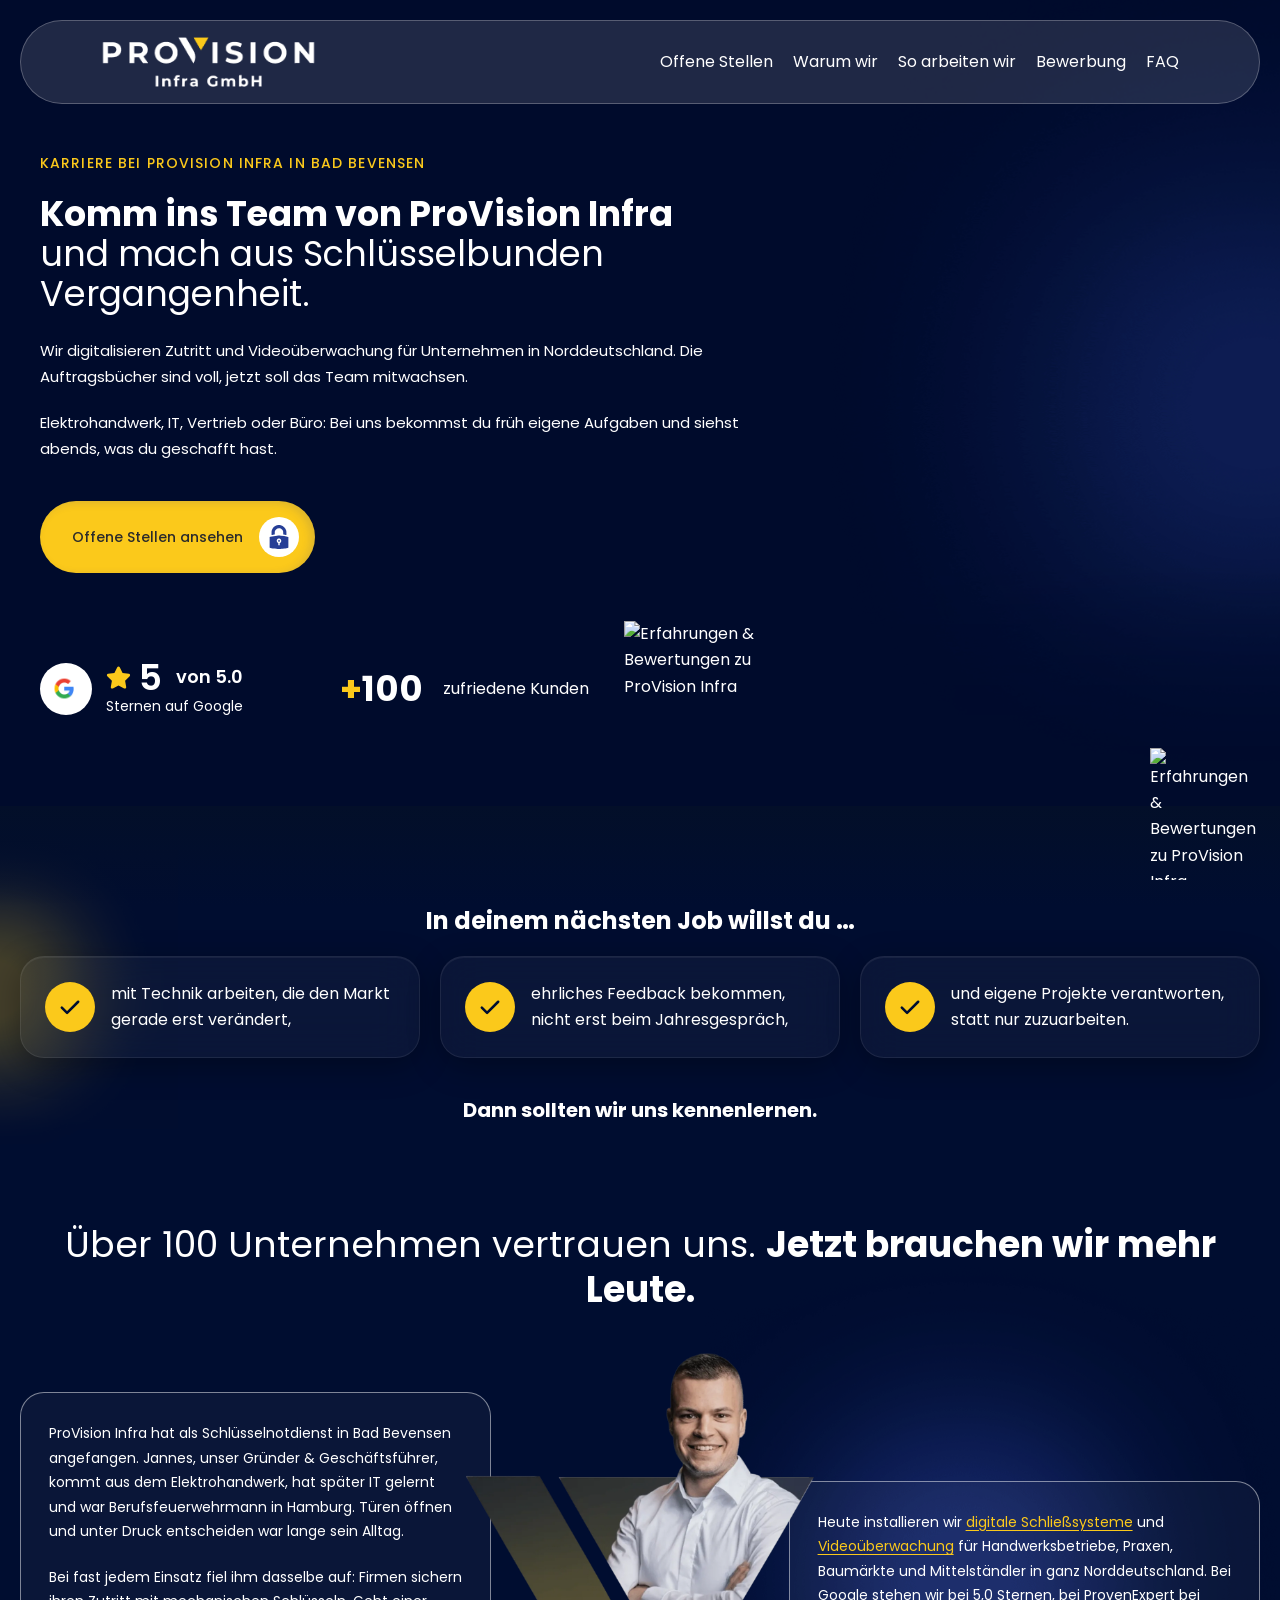
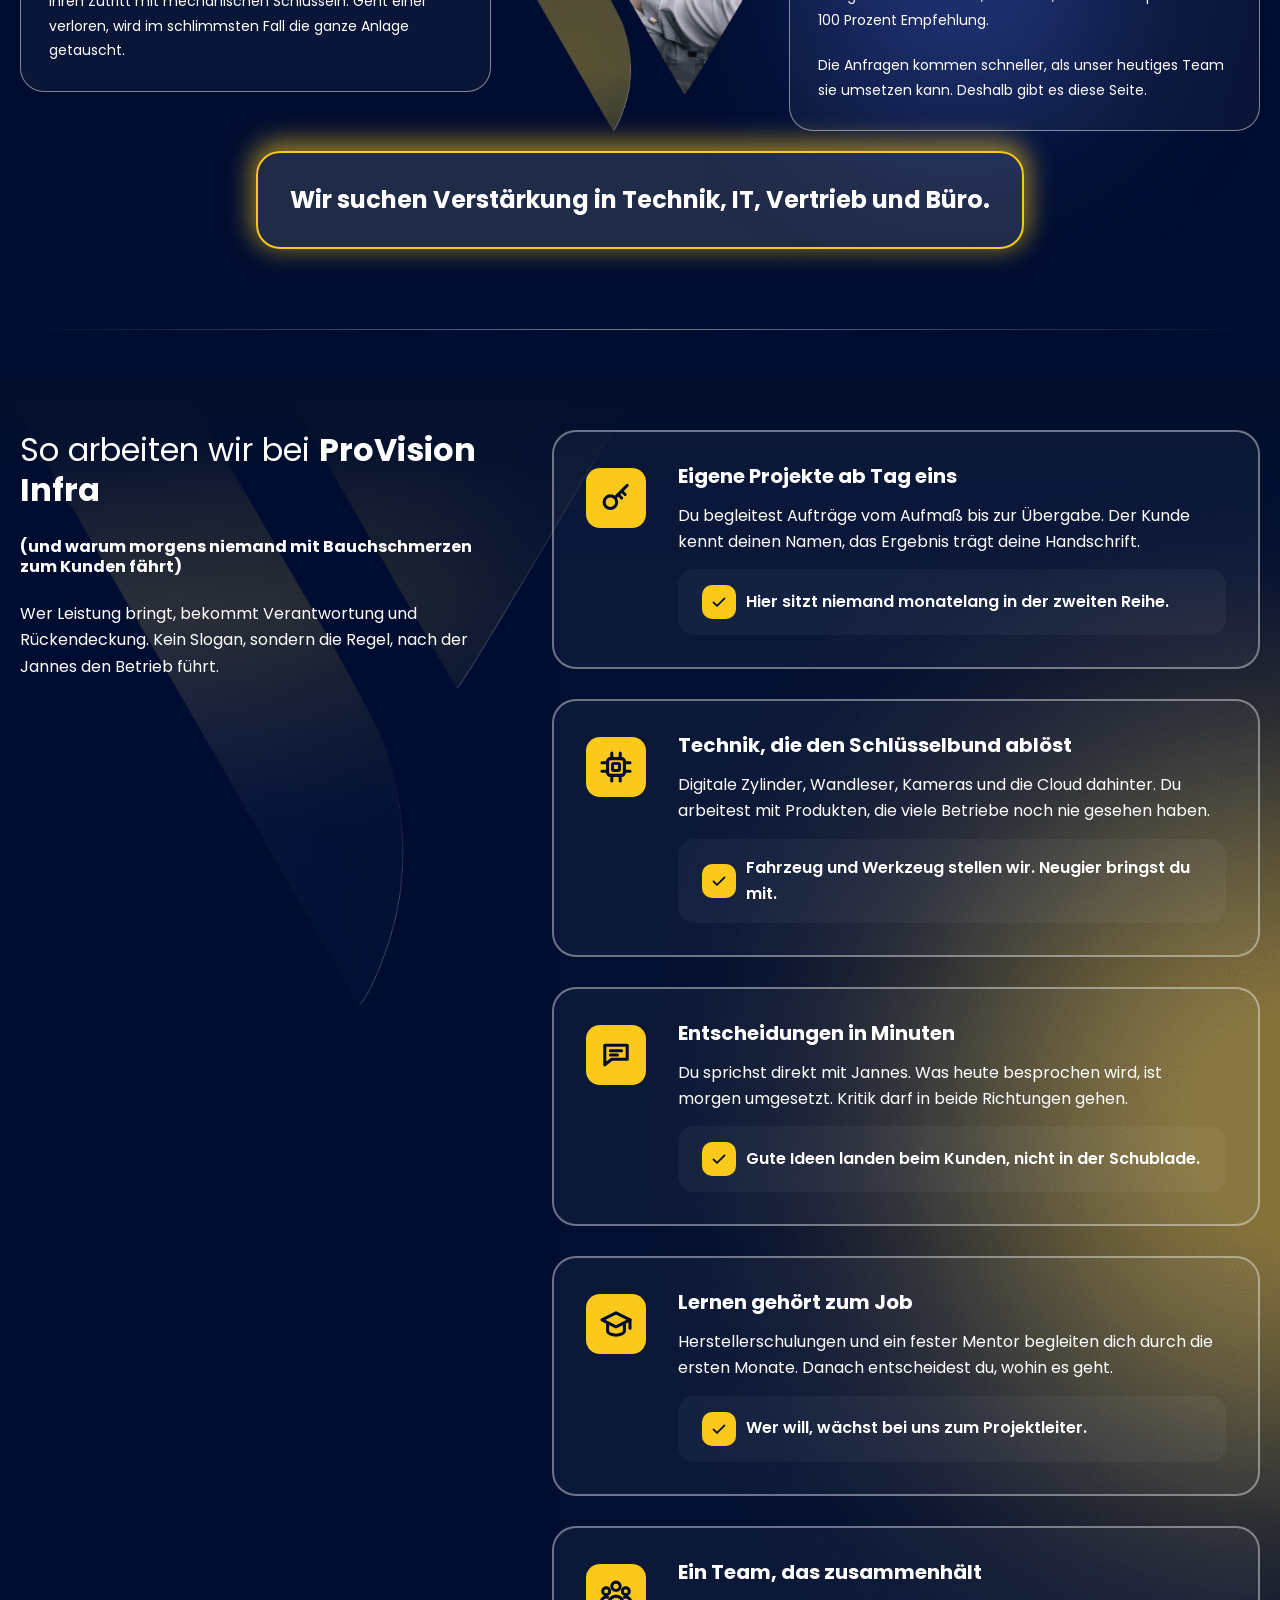
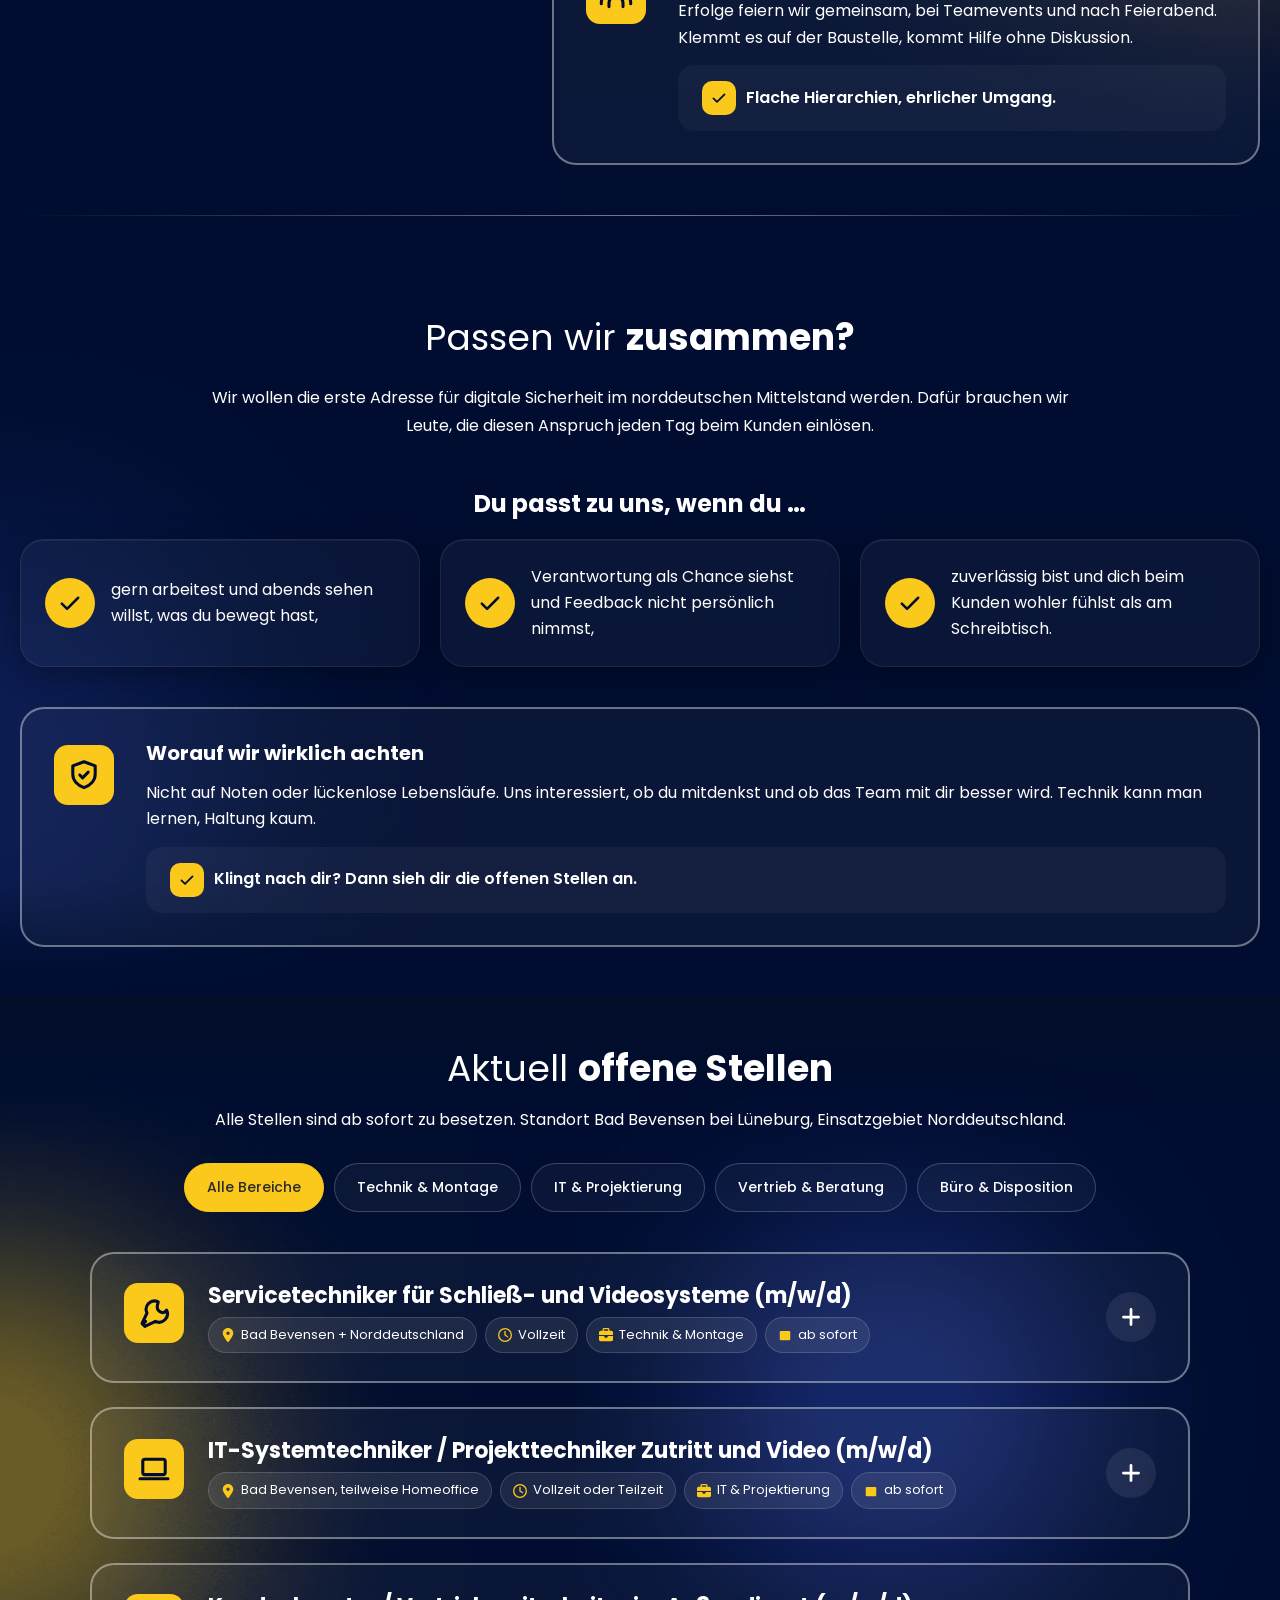
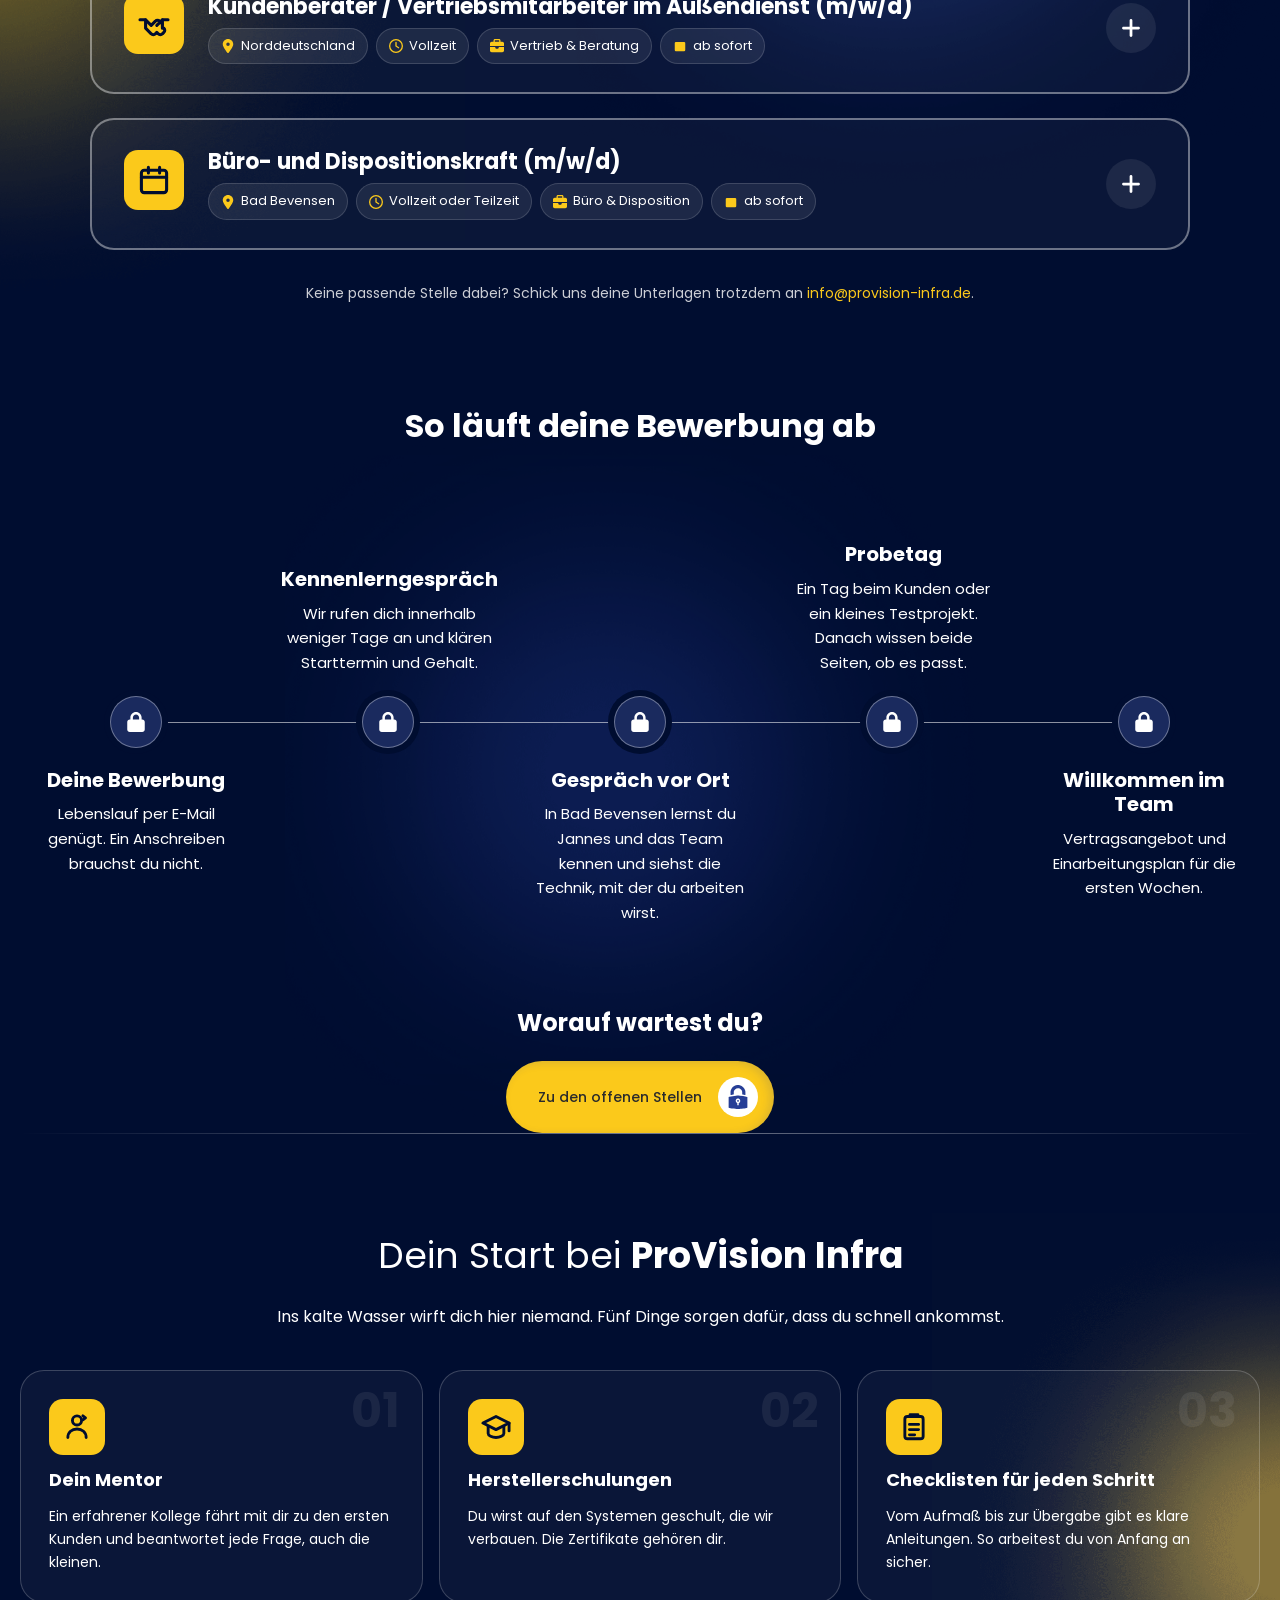
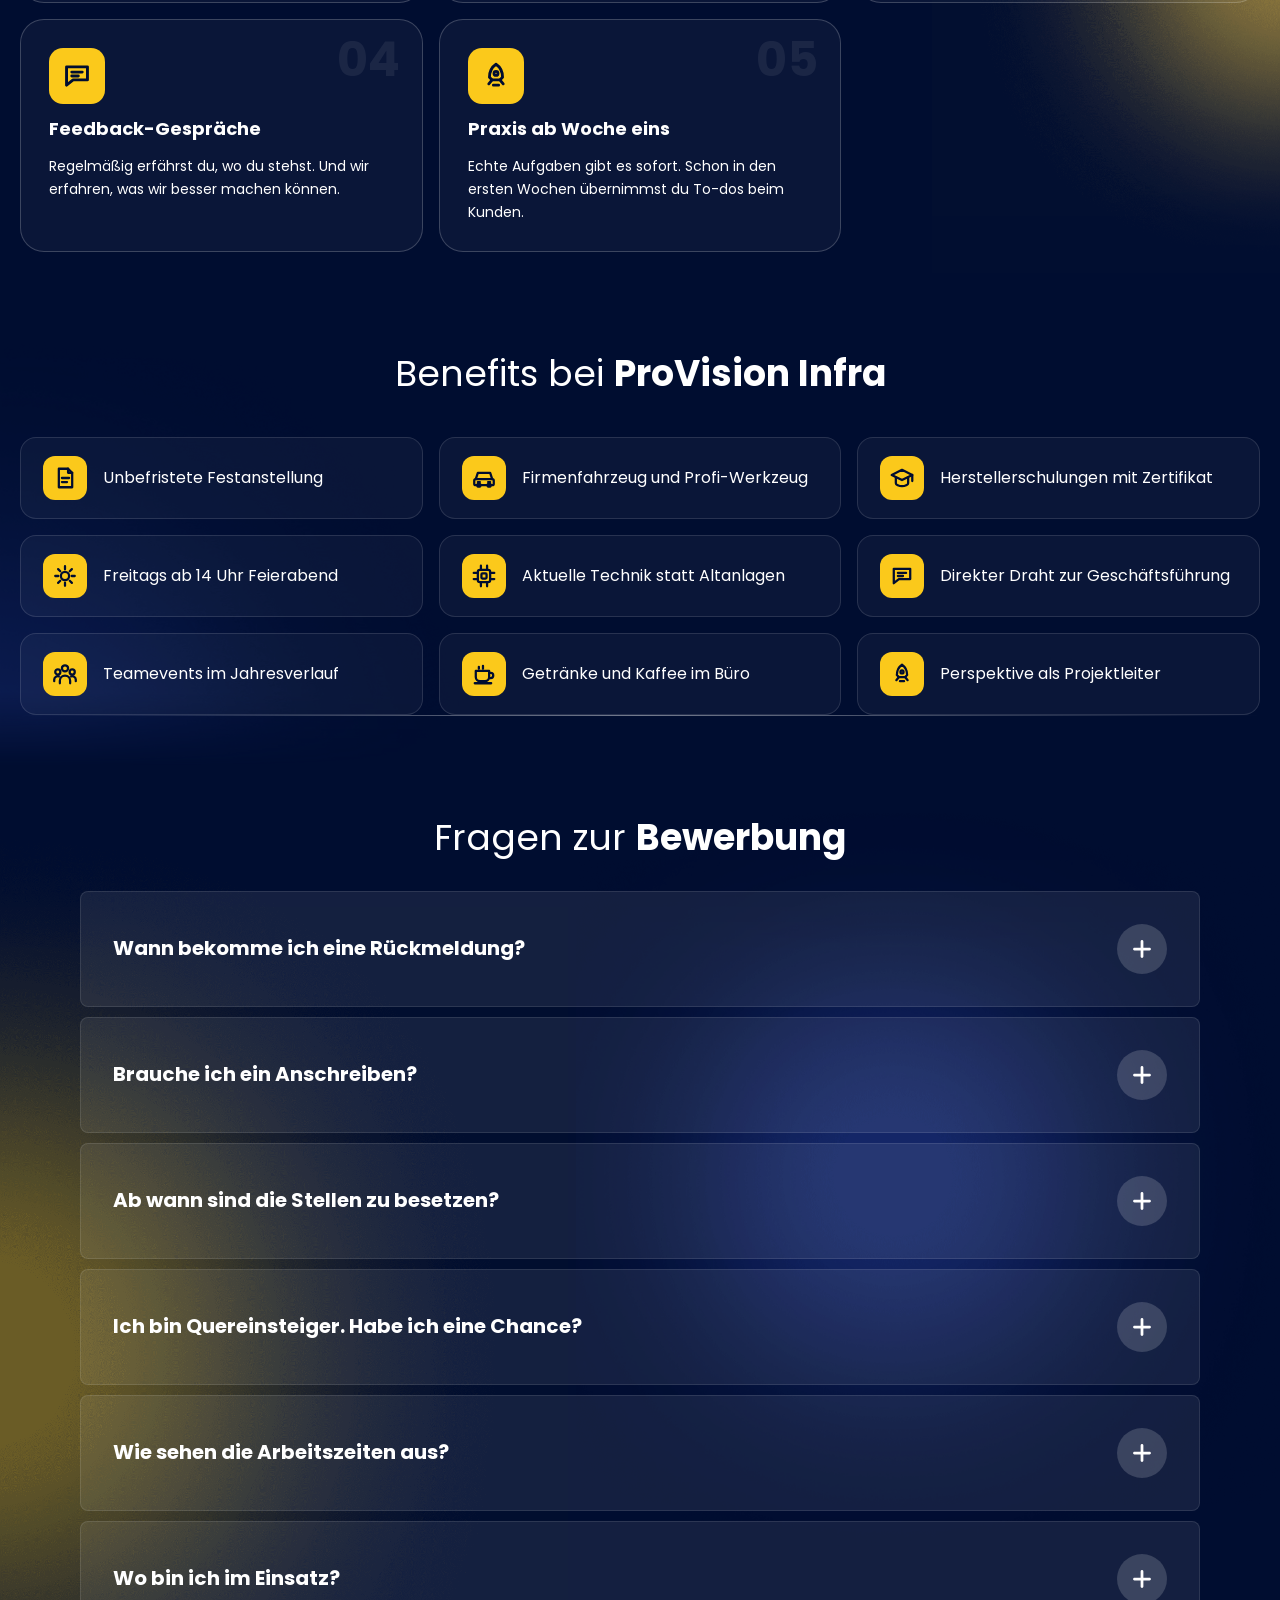
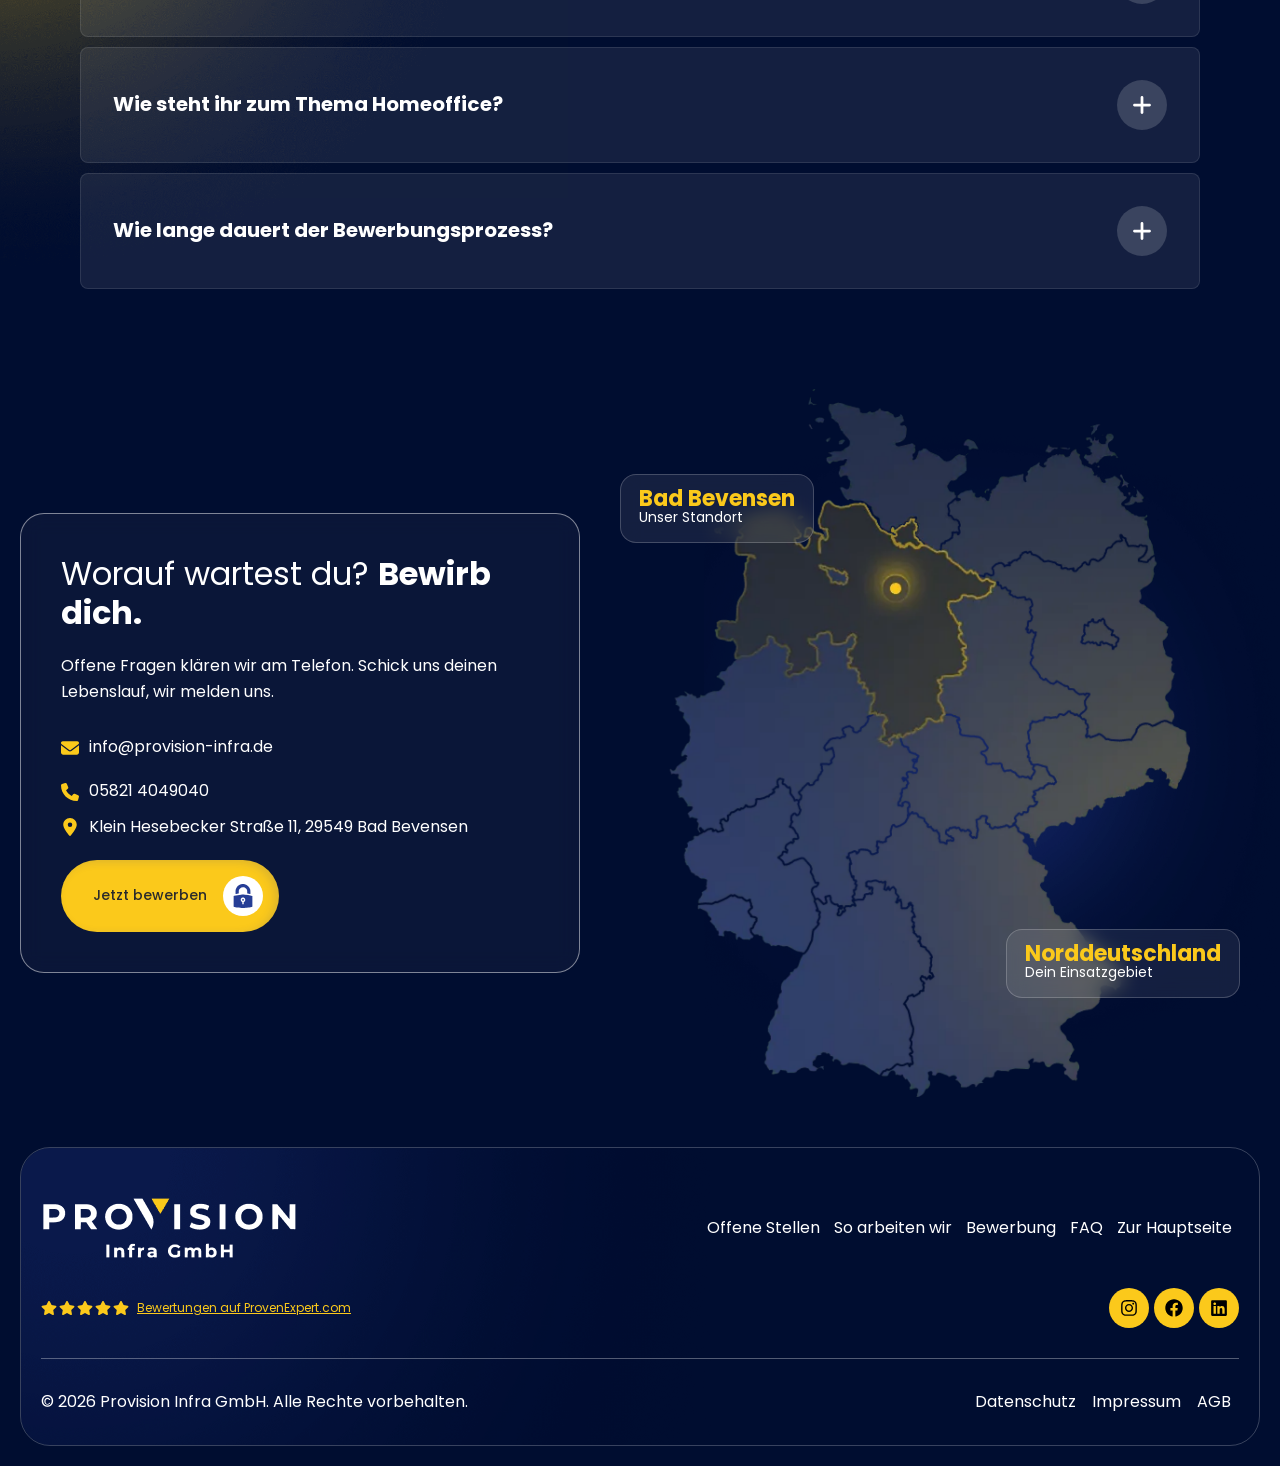
==== commit 24fdf181: "Header wie Hauptseite (Pill, Logo, Textlinks, Hamburger, weißes Mobilmenü) und SEO-Ausbau - Header: " ====
--- a/karriere/index.html
+++ b/karriere/index.html
@@ -3,19 +3,24 @@
 <head>
 <meta charset="UTF-8">
 <meta name="viewport" content="width=device-width, initial-scale=1">
-<title>Karriere bei ProVision Infra: Jobs in Norddeutschland</title>
-<meta name="description" content="ProVision Infra sucht Servicetechniker, IT-Projekttechniker, Kundenberater und eine Büro- und Dispositionskraft (m/w/d) für digitale Schließsysteme und Videoüberwachung in Norddeutschland. Lebenslauf genügt.">
+<title>Karriere bei ProVision Infra: Jobs in Bad Bevensen</title>
+<meta name="description" content="Jobs bei ProVision Infra in Bad Bevensen: Servicetechniker, IT-Projekttechniker, Vertrieb und Büro (m/w/d) für digitale Schließsysteme und Videoüberwachung. Lebenslauf genügt.">
 <meta name="robots" content="index, follow, max-image-preview:large, max-snippet:-1, max-video-preview:-1">
 <meta name="referrer" content="strict-origin-when-cross-origin">
 <link rel="canonical" href="https://provision-infra.de/karriere/">
 <link rel="preload" as="image" href="assets/img/glow-ellipse-5.png">
 <meta property="og:locale" content="de_DE">
 <meta property="og:type" content="website">
-<meta property="og:title" content="Karriere bei ProVision Infra: Jobs in Norddeutschland">
-<meta property="og:description" content="Servicetechniker, IT-Projekttechniker, Kundenberater und Büro- und Dispositionskraft (m/w/d) für digitale Schließsysteme und Videoüberwachung gesucht. Lebenslauf genügt.">
+<meta property="og:title" content="Karriere bei ProVision Infra: Jobs in Bad Bevensen">
+<meta property="og:description" content="Servicetechniker, IT-Projekttechniker, Vertrieb und Büro (m/w/d) für digitale Schließsysteme und Videoüberwachung in Bad Bevensen gesucht. Lebenslauf genügt.">
 <meta property="og:url" content="https://provision-infra.de/karriere/">
 <meta property="og:site_name" content="ProVision">
-<meta property="og:image" content="https://provision-infra.de/wp-content/uploads/2026/05/provision_header_02-1.png">
+<meta property="og:image" content="https://provision-infra.de/wp-content/uploads/2026/10/og-karriere.png">
+<meta property="og:image:width" content="1200">
+<meta property="og:image:height" content="630">
+<meta name="twitter:card" content="summary_large_image">
+<meta name="twitter:title" content="Karriere bei ProVision Infra: Jobs in Bad Bevensen">
+<meta name="twitter:description" content="Servicetechniker, IT-Projekttechniker, Vertrieb und Büro (m/w/d) für digitale Schließsysteme und Videoüberwachung in Bad Bevensen gesucht.">
 <meta name="twitter:card" content="summary_large_image">
 <link rel="icon" href="assets/img/favicon-32.png" sizes="32x32">
 <link rel="icon" href="assets/img/favicon-192.png" sizes="192x192">
@@ -32,62 +37,298 @@
       "@id": "https://provision-infra.de/#organization",
       "name": "ProVision Infra GmbH",
       "url": "https://provision-infra.de/",
-      "logo": "https://provision-infra.de/wp-content/uploads/2026/05/ProVision-Infra-GmbH-blau-1-1.png",
+      "logo": {
+        "@type": "ImageObject",
+        "url": "https://provision-infra.de/wp-content/uploads/2026/05/ProVision-Infra-GmbH-blau-1-1.png"
+      },
       "telephone": "+49 5821 4049040",
       "email": "info@provision-infra.de",
-      "address": {"@type": "PostalAddress", "streetAddress": "Klein Hesebecker Straße 11", "postalCode": "29549", "addressLocality": "Bad Bevensen", "addressCountry": "DE"},
-      "sameAs": ["https://www.instagram.com/provision_infra_gmbh", "https://www.facebook.com/share/1CWs2rohMt/", "https://www.linkedin.com/company/provision-infra-gmbh-i-g/"]
+      "address": {
+        "@type": "PostalAddress",
+        "streetAddress": "Klein Hesebecker Straße 11",
+        "postalCode": "29549",
+        "addressLocality": "Bad Bevensen",
+        "addressRegion": "Niedersachsen",
+        "addressCountry": "DE"
+      },
+      "areaServed": "Norddeutschland",
+      "description": "ProVision Infra plant und installiert digitale Schließsysteme, Zutrittskontrolle und Videoüberwachung für Unternehmen in Norddeutschland.",
+      "sameAs": [
+        "https://www.instagram.com/provision_infra_gmbh",
+        "https://www.facebook.com/share/1CWs2rohMt/",
+        "https://www.linkedin.com/company/provision-infra-gmbh-i-g/"
+      ]
+    },
+    {
+      "@type": "WebSite",
+      "@id": "https://provision-infra.de/#website",
+      "url": "https://provision-infra.de/",
+      "name": "ProVision Infra",
+      "publisher": {
+        "@id": "https://provision-infra.de/#organization"
+      },
+      "inLanguage": "de-DE"
     },
     {
       "@type": "WebPage",
       "@id": "https://provision-infra.de/karriere/",
       "url": "https://provision-infra.de/karriere/",
-      "name": "Karriere bei ProVision Infra",
-      "isPartOf": {"@id": "https://provision-infra.de/#organization"}
+      "name": "Karriere bei ProVision Infra: Jobs in Bad Bevensen",
+      "description": "Jobs bei ProVision Infra in Bad Bevensen: Servicetechniker, IT-Projekttechniker, Vertrieb und Büro (m/w/d) für digitale Schließsysteme und Videoüberwachung.",
+      "inLanguage": "de-DE",
+      "isPartOf": {
+        "@id": "https://provision-infra.de/#website"
+      },
+      "about": {
+        "@id": "https://provision-infra.de/#organization"
+      },
+      "primaryImageOfPage": {
+        "@type": "ImageObject",
+        "url": "https://provision-infra.de/wp-content/uploads/2026/10/og-karriere.png",
+        "width": 1200,
+        "height": 630
+      },
+      "breadcrumb": {
+        "@id": "https://provision-infra.de/karriere/#breadcrumb"
+      }
+    },
+    {
+      "@type": "BreadcrumbList",
+      "@id": "https://provision-infra.de/karriere/#breadcrumb",
+      "itemListElement": [
+        {
+          "@type": "ListItem",
+          "position": 1,
+          "name": "Startseite",
+          "item": "https://provision-infra.de/"
+        },
+        {
+          "@type": "ListItem",
+          "position": 2,
+          "name": "Karriere",
+          "item": "https://provision-infra.de/karriere/"
+        }
+      ]
     },
     {
       "@type": "JobPosting",
       "title": "Servicetechniker für Schließ- und Videosysteme (m/w/d)",
-      "description": "Montage, Inbetriebnahme und Service digitaler Schließzylinder, Lesegeräte und Videoüberwachung bei Kunden in Norddeutschland.",
+      "description": "<p>Du montierst digitale Zylinder, Leser und Kameras beim Kunden, nimmst die Anlage in Betrieb und weist das Team vor Ort ein. Standort Bad Bevensen, Einsatzgebiet Norddeutschland.<\/p><p><strong>Deine Aufgaben<\/strong><\/p><ul><li>Montage und Inbetriebnahme von Zylindern, Wandlesern, Kameras und Steuerungen<\/li><li>Aufmaß und Bestandsaufnahme beim Kunden<\/li><li>Programmierung der Hardware und Einweisung vor Ort<\/li><li>Wartung und Störungsbeseitigung<\/li><li>Dokumentation der Anlagen<\/li><\/ul><p><strong>Das bringst du mit<\/strong><\/p><ul><li>Technische Ausbildung, zum Beispiel Mechatroniker, oder vergleichbar; Quereinstieg mit Handwerkserfahrung möglich<\/li><li>Technisches Verständnis und saubere Arbeitsweise<\/li><li>Führerschein Klasse B<\/li><li>Sicheres Auftreten beim Kunden<\/li><\/ul><p><strong>Das bieten wir dir<\/strong><\/p><ul><li>Unbefristete Festanstellung<\/li><li>Firmenfahrzeug und Profi-Werkzeug<\/li><li>Herstellerschulungen mit Zertifikat<\/li><li>Freitags ab 14 Uhr Feierabend<\/li><li>Perspektive als Projektleiter<\/li><\/ul><p>Lebenslauf genügt, ein Anschreiben brauchst du nicht. Bewerbung an info@provision-infra.de.<\/p>",
+      "identifier": {
+        "@type": "PropertyValue",
+        "name": "ProVision Infra GmbH",
+        "value": "PVI-2026-01"
+      },
       "datePosted": "2026-10-18",
       "validThrough": "2027-01-31",
       "employmentType": "FULL_TIME",
-      "hiringOrganization": {"@id": "https://provision-infra.de/#organization"},
-      "jobLocation": {"@type": "Place", "address": {"@type": "PostalAddress", "streetAddress": "Klein Hesebecker Straße 11", "postalCode": "29549", "addressLocality": "Bad Bevensen", "addressCountry": "DE"}},
-      "directApply": true
+      "hiringOrganization": {
+        "@type": "Organization",
+        "name": "ProVision Infra GmbH",
+        "sameAs": "https://provision-infra.de/",
+        "logo": "https://provision-infra.de/wp-content/uploads/2026/05/ProVision-Infra-GmbH-blau-1-1.png"
+      },
+      "jobLocation": {
+        "@type": "Place",
+        "address": {
+          "@type": "PostalAddress",
+          "streetAddress": "Klein Hesebecker Straße 11",
+          "postalCode": "29549",
+          "addressLocality": "Bad Bevensen",
+          "addressRegion": "Niedersachsen",
+          "addressCountry": "DE"
+        }
+      },
+      "industry": "Sicherheitstechnik",
+      "responsibilities": "Montage und Inbetriebnahme von Zylindern, Wandlesern, Kameras und Steuerungen; Aufmaß und Bestandsaufnahme beim Kunden; Programmierung der Hardware und Einweisung vor Ort; Wartung und Störungsbeseitigung; Dokumentation der Anlagen",
+      "qualifications": "Technische Ausbildung, zum Beispiel Mechatroniker, oder vergleichbar; Quereinstieg mit Handwerkserfahrung möglich; Technisches Verständnis und saubere Arbeitsweise; Führerschein Klasse B; Sicheres Auftreten beim Kunden",
+      "jobBenefits": "Unbefristete Festanstellung; Firmenfahrzeug und Profi-Werkzeug; Herstellerschulungen mit Zertifikat; Freitags ab 14 Uhr Feierabend; Perspektive als Projektleiter",
+      "directApply": true,
+      "url": "https://provision-infra.de/karriere/#job-servicetechniker"
     },
     {
       "@type": "JobPosting",
       "title": "IT-Systemtechniker / Projekttechniker Zutritt und Video (m/w/d)",
-      "description": "Planung von Zutritts- und Videokonzepten, Konfiguration von Software, Apps und Cloud sowie Support für Kunden und Techniker.",
+      "description": "<p>Du planst Zutritts- und Videokonzepte, richtest Software, Apps und Cloud ein und hältst die Systeme unserer Kunden am Laufen. Standort Bad Bevensen, teilweise Homeoffice.<\/p><p><strong>Deine Aufgaben<\/strong><\/p><ul><li>Zutritts- und Videokonzepte planen<\/li><li>Verwaltungssoftware, Apps und Cloud-Anbindungen konfigurieren<\/li><li>Nutzer, Berechtigungen und Zeitprofile einrichten<\/li><li>Komponenten und Kameras ins Kundennetzwerk einbinden<\/li><li>Support für Kunden und Techniker<\/li><\/ul><p><strong>Das bringst du mit<\/strong><\/p><ul><li>Ausbildung als Fachinformatiker, IT-Systemelektroniker, IT-Systemkaufmann oder vergleichbar<\/li><li>Netzwerkgrundlagen wie IP, VLAN und WLAN<\/li><li>Strukturierte Arbeitsweise und verständliche Erklärungen<\/li><li>Erfahrung mit Sicherheitstechnik hilft, ist aber kein Muss<\/li><\/ul><p><strong>Das bieten wir dir<\/strong><\/p><ul><li>Arbeitsmittel nach Wahl: Apple oder Windows<\/li><li>Gleitzeit und anteilig Homeoffice<\/li><li>Herstellerzertifizierungen<\/li><li>Direkter Draht zur Geschäftsführung<\/li><li>Unbefristete Festanstellung<\/li><\/ul><p>Lebenslauf genügt, ein Anschreiben brauchst du nicht. Bewerbung an info@provision-infra.de.<\/p>",
+      "identifier": {
+        "@type": "PropertyValue",
+        "name": "ProVision Infra GmbH",
+        "value": "PVI-2026-02"
+      },
       "datePosted": "2026-10-18",
       "validThrough": "2027-01-31",
-      "employmentType": ["FULL_TIME", "PART_TIME"],
-      "hiringOrganization": {"@id": "https://provision-infra.de/#organization"},
-      "jobLocation": {"@type": "Place", "address": {"@type": "PostalAddress", "streetAddress": "Klein Hesebecker Straße 11", "postalCode": "29549", "addressLocality": "Bad Bevensen", "addressCountry": "DE"}},
-      "directApply": true
+      "employmentType": [
+        "FULL_TIME",
+        "PART_TIME"
+      ],
+      "hiringOrganization": {
+        "@type": "Organization",
+        "name": "ProVision Infra GmbH",
+        "sameAs": "https://provision-infra.de/",
+        "logo": "https://provision-infra.de/wp-content/uploads/2026/05/ProVision-Infra-GmbH-blau-1-1.png"
+      },
+      "jobLocation": {
+        "@type": "Place",
+        "address": {
+          "@type": "PostalAddress",
+          "streetAddress": "Klein Hesebecker Straße 11",
+          "postalCode": "29549",
+          "addressLocality": "Bad Bevensen",
+          "addressRegion": "Niedersachsen",
+          "addressCountry": "DE"
+        }
+      },
+      "industry": "Sicherheitstechnik",
+      "responsibilities": "Zutritts- und Videokonzepte planen; Verwaltungssoftware, Apps und Cloud-Anbindungen konfigurieren; Nutzer, Berechtigungen und Zeitprofile einrichten; Komponenten und Kameras ins Kundennetzwerk einbinden; Support für Kunden und Techniker",
+      "qualifications": "Ausbildung als Fachinformatiker, IT-Systemelektroniker, IT-Systemkaufmann oder vergleichbar; Netzwerkgrundlagen wie IP, VLAN und WLAN; Strukturierte Arbeitsweise und verständliche Erklärungen; Erfahrung mit Sicherheitstechnik hilft, ist aber kein Muss",
+      "jobBenefits": "Arbeitsmittel nach Wahl: Apple oder Windows; Gleitzeit und anteilig Homeoffice; Herstellerzertifizierungen; Direkter Draht zur Geschäftsführung; Unbefristete Festanstellung",
+      "directApply": true,
+      "url": "https://provision-infra.de/karriere/#job-projekttechniker"
     },
     {
       "@type": "JobPosting",
       "title": "Kundenberater / Vertriebsmitarbeiter im Außendienst (m/w/d)",
-      "description": "Beratung von Unternehmen zu digitalen Schließsystemen und Videoüberwachung, vom Erstgespräch bis zum Angebot.",
+      "description": "<p>Du zeigst Unternehmern, was ein verlorener Schlüssel kostet und wie ein digitales System das verhindert. Vom Erstgespräch bis zur Übergabe bleibst du ihr Ansprechpartner. Einsatzgebiet Norddeutschland.<\/p><p><strong>Deine Aufgaben<\/strong><\/p><ul><li>Erstgespräche mit Interessenten, am Telefon und vor Ort<\/li><li>Gebäudebegehung mit unseren Technikern<\/li><li>Zutritts- und Videokonzepte sowie Angebote erstellen<\/li><li>Bestandskunden betreuen, weitere Standorte erschließen<\/li><li>Abstimmung mit Technik und Marketing<\/li><\/ul><p><strong>Das bringst du mit<\/strong><\/p><ul><li>Erfahrung im Vertrieb erklärungsbedürftiger Produkte oder im Handwerk<\/li><li>Du hörst zu und erklärst Technik so, dass jeder sie versteht<\/li><li>Eigenständiges Arbeiten und Reisebereitschaft in Norddeutschland<\/li><li>Führerschein Klasse B<\/li><\/ul><p><strong>Das bieten wir dir<\/strong><\/p><ul><li>Fixgehalt plus Provision<\/li><li>Firmenwagen, auch privat nutzbar<\/li><li>Anfragen aus Marketing und Empfehlungen statt Kaltakquise<\/li><li>Kurze Entscheidungswege<\/li><li>Unbefristete Festanstellung<\/li><\/ul><p>Lebenslauf genügt, ein Anschreiben brauchst du nicht. Bewerbung an info@provision-infra.de.<\/p>",
+      "identifier": {
+        "@type": "PropertyValue",
+        "name": "ProVision Infra GmbH",
+        "value": "PVI-2026-03"
+      },
       "datePosted": "2026-10-18",
       "validThrough": "2027-01-31",
       "employmentType": "FULL_TIME",
-      "hiringOrganization": {"@id": "https://provision-infra.de/#organization"},
-      "jobLocation": {"@type": "Place", "address": {"@type": "PostalAddress", "streetAddress": "Klein Hesebecker Straße 11", "postalCode": "29549", "addressLocality": "Bad Bevensen", "addressCountry": "DE"}},
-      "directApply": true
+      "hiringOrganization": {
+        "@type": "Organization",
+        "name": "ProVision Infra GmbH",
+        "sameAs": "https://provision-infra.de/",
+        "logo": "https://provision-infra.de/wp-content/uploads/2026/05/ProVision-Infra-GmbH-blau-1-1.png"
+      },
+      "jobLocation": {
+        "@type": "Place",
+        "address": {
+          "@type": "PostalAddress",
+          "streetAddress": "Klein Hesebecker Straße 11",
+          "postalCode": "29549",
+          "addressLocality": "Bad Bevensen",
+          "addressRegion": "Niedersachsen",
+          "addressCountry": "DE"
+        }
+      },
+      "industry": "Sicherheitstechnik",
+      "responsibilities": "Erstgespräche mit Interessenten, am Telefon und vor Ort; Gebäudebegehung mit unseren Technikern; Zutritts- und Videokonzepte sowie Angebote erstellen; Bestandskunden betreuen, weitere Standorte erschließen; Abstimmung mit Technik und Marketing",
+      "qualifications": "Erfahrung im Vertrieb erklärungsbedürftiger Produkte oder im Handwerk; Du hörst zu und erklärst Technik so, dass jeder sie versteht; Eigenständiges Arbeiten und Reisebereitschaft in Norddeutschland; Führerschein Klasse B",
+      "jobBenefits": "Fixgehalt plus Provision; Firmenwagen, auch privat nutzbar; Anfragen aus Marketing und Empfehlungen statt Kaltakquise; Kurze Entscheidungswege; Unbefristete Festanstellung",
+      "directApply": true,
+      "url": "https://provision-infra.de/karriere/#job-kundenberater"
     },
     {
       "@type": "JobPosting",
       "title": "Büro- und Dispositionskraft (m/w/d)",
-      "description": "Einsatzplanung für das Technik-Team, Terminabstimmung mit Kunden, Vorbereitung von Angeboten und Rechnungen sowie Pflege der Kunden- und Projektdaten.",
+      "description": "<p>Du hältst im Büro die Fäden zusammen: Du planst die Einsätze der Techniker, bereitest Aufträge vor und bist am Telefon die erste Stimme von ProVision Infra. Standort Bad Bevensen.<\/p><p><strong>Deine Aufgaben<\/strong><\/p><ul><li>Einsatz- und Tourenplanung für das Technik-Team<\/li><li>Terminabstimmung mit Kunden am Telefon und per E-Mail<\/li><li>Angebote, Auftragsbestätigungen und Rechnungen vorbereiten<\/li><li>Material bestellen und den Lagerbestand im Blick behalten<\/li><li>Kunden- und Projektdaten im CRM pflegen<\/li><\/ul><p><strong>Das bringst du mit<\/strong><\/p><ul><li>Kaufmännische Ausbildung oder Erfahrung in Büro, Disposition oder Service<\/li><li>Organisationstalent, auch wenn drei Dinge gleichzeitig anstehen<\/li><li>Sicherer Umgang mit Office und Lust auf digitale Tools<\/li><li>Freundlich am Telefon, klar in der Sache<\/li><\/ul><p><strong>Das bieten wir dir<\/strong><\/p><ul><li>Unbefristete Festanstellung, Vollzeit oder Teilzeit<\/li><li>Geregelte Arbeitszeiten, freitags ab 14 Uhr Feierabend<\/li><li>Moderner Arbeitsplatz in Bad Bevensen<\/li><li>Einarbeitung durch Jannes und das Team<\/li><li>Kurze Wege, schnelle Entscheidungen<\/li><\/ul><p>Lebenslauf genügt, ein Anschreiben brauchst du nicht. Bewerbung an info@provision-infra.de.<\/p>",
+      "identifier": {
+        "@type": "PropertyValue",
+        "name": "ProVision Infra GmbH",
+        "value": "PVI-2026-04"
+      },
       "datePosted": "2026-10-24",
       "validThrough": "2027-01-31",
-      "employmentType": ["FULL_TIME", "PART_TIME"],
-      "hiringOrganization": {"@id": "https://provision-infra.de/#organization"},
-      "jobLocation": {"@type": "Place", "address": {"@type": "PostalAddress", "streetAddress": "Klein Hesebecker Straße 11", "postalCode": "29549", "addressLocality": "Bad Bevensen", "addressCountry": "DE"}},
-      "directApply": true
+      "employmentType": [
+        "FULL_TIME",
+        "PART_TIME"
+      ],
+      "hiringOrganization": {
+        "@type": "Organization",
+        "name": "ProVision Infra GmbH",
+        "sameAs": "https://provision-infra.de/",
+        "logo": "https://provision-infra.de/wp-content/uploads/2026/05/ProVision-Infra-GmbH-blau-1-1.png"
+      },
+      "jobLocation": {
+        "@type": "Place",
+        "address": {
+          "@type": "PostalAddress",
+          "streetAddress": "Klein Hesebecker Straße 11",
+          "postalCode": "29549",
+          "addressLocality": "Bad Bevensen",
+          "addressRegion": "Niedersachsen",
+          "addressCountry": "DE"
+        }
+      },
+      "industry": "Sicherheitstechnik",
+      "responsibilities": "Einsatz- und Tourenplanung für das Technik-Team; Terminabstimmung mit Kunden am Telefon und per E-Mail; Angebote, Auftragsbestätigungen und Rechnungen vorbereiten; Material bestellen und den Lagerbestand im Blick behalten; Kunden- und Projektdaten im CRM pflegen",
+      "qualifications": "Kaufmännische Ausbildung oder Erfahrung in Büro, Disposition oder Service; Organisationstalent, auch wenn drei Dinge gleichzeitig anstehen; Sicherer Umgang mit Office und Lust auf digitale Tools; Freundlich am Telefon, klar in der Sache",
+      "jobBenefits": "Unbefristete Festanstellung, Vollzeit oder Teilzeit; Geregelte Arbeitszeiten, freitags ab 14 Uhr Feierabend; Moderner Arbeitsplatz in Bad Bevensen; Einarbeitung durch Jannes und das Team; Kurze Wege, schnelle Entscheidungen",
+      "directApply": true,
+      "url": "https://provision-infra.de/karriere/#job-disposition"
+    },
+    {
+      "@type": "FAQPage",
+      "@id": "https://provision-infra.de/karriere/#faq",
+      "mainEntity": [
+        {
+          "@type": "Question",
+          "name": "Wann bekomme ich eine Rückmeldung?",
+          "acceptedAnswer": {
+            "@type": "Answer",
+            "text": "Meist innerhalb von drei Werktagen. Hörst du nichts, ruf an unter 05821 4049040 oder schreib an info@provision-infra.de."
+          }
+        },
+        {
+          "@type": "Question",
+          "name": "Brauche ich ein Anschreiben?",
+          "acceptedAnswer": {
+            "@type": "Answer",
+            "text": "Nein. Dein Lebenslauf reicht. Alles Weitere besprechen wir persönlich."
+          }
+        },
+        {
+          "@type": "Question",
+          "name": "Ab wann sind die Stellen zu besetzen?",
+          "acceptedAnswer": {
+            "@type": "Answer",
+            "text": "Ab sofort. Hast du eine Kündigungsfrist, bewirb dich trotzdem jetzt. Den Start stimmen wir gemeinsam ab."
+          }
+        },
+        {
+          "@type": "Question",
+          "name": "Ich bin Quereinsteiger. Habe ich eine Chance?",
+          "acceptedAnswer": {
+            "@type": "Answer",
+            "text": "Ja. Jannes, unser Gründer &amp; Geschäftsführer, ist selbst über Umwege zur Zutrittstechnik gekommen. Technisches Grundverständnis und Lust auf Kunden zählen mehr als der Lebenslauf. Den Rest bringen wir dir bei."
+          }
+        },
+        {
+          "@type": "Question",
+          "name": "Wie sehen die Arbeitszeiten aus?",
+          "acceptedAnswer": {
+            "@type": "Answer",
+            "text": "Montag bis Donnerstag 9 bis 18 Uhr, Freitag 9 bis 14 Uhr. Im Technik-Team richten sich die Einsätze nach den Projekten. Das Wochenende gehört dir."
+          }
+        },
+        {
+          "@type": "Question",
+          "name": "Wo bin ich im Einsatz?",
+          "acceptedAnswer": {
+            "@type": "Answer",
+            "text": "Unser Standort ist Bad Bevensen im Landkreis Uelzen. Die Kunden sitzen zwischen Hamburg und Hannover, viele davon in Lüneburg und im Landkreis Uelzen. Die meisten Einsätze sind Tagestouren."
+          }
+        },
+        {
+          "@type": "Question",
+          "name": "Wie steht ihr zum Thema Homeoffice?",
+          "acceptedAnswer": {
+            "@type": "Answer",
+            "text": "Montage und Service finden beim Kunden statt. In IT und Projektierung ist Homeoffice anteilig möglich. Details klären wir im Gespräch."
+          }
+        },
+        {
+          "@type": "Question",
+          "name": "Wie lange dauert der Bewerbungsprozess?",
+          "acceptedAnswer": {
+            "@type": "Answer",
+            "text": "Vom ersten Telefonat bis zur Zusage vergehen meist zwei bis drei Wochen. Rückmeldung bekommst du in jeder Phase schnell."
+          }
+        }
+      ]
     }
   ]
 }
@@ -180,6 +421,7 @@
   <section class="hero">
     <div class="bg bg--blue-rightside"></div>
     <div class="hero__inner">
+      <p class="hero__eyebrow">Karriere bei ProVision Infra in Bad Bevensen</p>
       <h1 class="hero__title"><b>Komm ins Team von ProVision Infra</b> und mach aus Schlüsselbunden Vergangenheit.</h1>
       <div class="hero__sub">
         <p>Wir digitalisieren Zutritt und Videoüberwachung für Unternehmen in Norddeutschland. Die Auftragsbücher sind voll, jetzt soll das Team mitwachsen.</p>
@@ -256,7 +498,7 @@
         </div>
         <div class="story__col story__col--right">
           <div class="story-card story-card--right anim" data-anim="fadeInRight" data-anim-mobile="fadeInLeft">
-            <p>Heute installieren wir digitale Schließsysteme und Videoüberwachung für Handwerksbetriebe, Praxen, Baumärkte und Mittelständler in ganz Norddeutschland. Bei Google stehen wir bei 5,0 Sternen, bei ProvenExpert bei 100&nbsp;Prozent Empfehlung.</p>
+            <p>Heute installieren wir <a class="textlink" href="https://provision-infra.de/zutrittssystem/">digitale Schließsysteme</a> und <a class="textlink" href="https://provision-infra.de/kamerasysteme/">Videoüberwachung</a> für Handwerksbetriebe, Praxen, Baumärkte und Mittelständler in ganz Norddeutschland. Bei Google stehen wir bei 5,0 Sternen, bei ProvenExpert bei 100&nbsp;Prozent Empfehlung.</p>
             <p>Die Anfragen kommen schneller, als unser heutiges Team sie umsetzen kann. Deshalb gibt es diese Seite.</p>
           </div>
         </div>
@@ -386,7 +628,7 @@
     <div class="bg bg--yellow-left bg--o80"></div>
     <div class="container container--narrow">
       <h2 class="h-lg center anim" data-anim="fadeInUp">Aktuell <b>offene Stellen</b></h2>
-      <p class="center anim u-mt-16" data-anim="fadeInUp">Alle Stellen sind ab sofort zu besetzen. Standort Bad Bevensen, Einsatzgebiet Norddeutschland.</p>
+      <p class="center anim u-mt-16" data-anim="fadeInUp">Alle Stellen sind ab sofort zu besetzen. Standort Bad Bevensen bei Lüneburg, Einsatzgebiet Norddeutschland.</p>
 
       <div class="filter anim" data-anim="fadeInUp" role="group" aria-label="Nach Bereich filtern">
         <button type="button" class="is-active" data-filter="all">Alle Bereiche</button>
@@ -889,7 +1131,7 @@
             <span class="faq__toggle" aria-hidden="true"><svg><use href="#i-plus"/></svg></span>
           </button>
           <div class="faq__body"><div class="faq__body-inner"><div class="faq__content">
-            <p>Unser Standort ist Bad Bevensen, die Kunden sitzen zwischen Hamburg und Hannover. Die meisten Einsätze sind Tagestouren.</p>
+            <p>Unser Standort ist Bad Bevensen im Landkreis Uelzen. Die Kunden sitzen zwischen Hamburg und Hannover, viele davon in Lüneburg und im Landkreis Uelzen. Die meisten Einsätze sind Tagestouren.</p>
           </div></div></div>
         </div>
         <div class="faq__item">
--- a/karriere/assets/css/style.css
+++ b/karriere/assets/css/style.css
@@ -136,42 +136,34 @@
   border:1px solid rgba(255,255,255,.25);
   border-radius:55px;
   background:rgba(255,255,255,.12);
-  -webkit-backdrop-filter:blur(18px);backdrop-filter:blur(18px);
+  -webkit-backdrop-filter:blur(1px);backdrop-filter:blur(1px);
 }
 .pk-header__logo{width:20%;display:flex;justify-content:flex-start;}
 .pk-header__logo a{display:block;width:100%;transition:transform .4s;}
 .pk-header__logo a:hover{transform:scale(1.04);}
-.pk-header__logo img{width:100%;max-width:258px;}
+.pk-header__logo img{width:100%;max-width:244px;}
 .pk-header__nav{width:80%;display:flex;justify-content:flex-end;align-items:center;}
 .nav-menu{display:flex;align-items:center;gap:0;}
 .nav-menu li{margin:0 15px;}
 .nav-menu li:last-child{margin-right:0;}
-.nav-menu a{font-size:18px;font-weight:400;color:var(--c-white);padding:13px 0;display:block;transition:color .3s;white-space:nowrap;}
+.nav-menu a{font-size:18px;font-weight:400;line-height:20px;color:var(--c-white);padding:13px 0;display:block;transition:color .4s;white-space:nowrap;}
 .nav-menu a:hover,.nav-menu a:focus,.nav-menu a.is-active{color:var(--c-yellow);}
-.nav-menu .nav-cta{margin-left:10px;}
-.nav-menu .nav-cta a{
-  background:var(--c-yellow);color:var(--c-dark);font-weight:500;
-  padding:10px 22px;border-radius:100px;
-  box-shadow:-4px 2px 8.8px 0 rgba(38,62,150,.15) inset;
-  transition:transform .3s,box-shadow .3s;
-}
-.nav-menu .nav-cta a:hover{color:var(--c-dark);transform:scale(1.06);box-shadow:0 -5px 10px 5px rgba(251,201,27,.57);}
-button.menu-toggle{display:none;width:40px;height:40px;align-items:center;justify-content:center;color:var(--c-white);}
-button.menu-toggle:hover,button.menu-toggle:focus{color:var(--c-yellow);background:none;}
-.menu-toggle svg{width:28px;height:28px;fill:currentColor;}
+button.menu-toggle{display:none;width:33px;height:33px;align-items:center;justify-content:center;color:var(--c-white);background:rgba(0,0,0,.05);border-radius:3px;}
+button.menu-toggle:hover,button.menu-toggle:focus{color:var(--c-yellow);background:rgba(0,0,0,.05);}
+.menu-toggle svg{width:22px;height:22px;fill:currentColor;}
 .menu-toggle .icon-close{display:none;}
 .menu-toggle[aria-expanded="true"] .icon-open{display:none;}
 .menu-toggle[aria-expanded="true"] .icon-close{display:block;}
 .nav-dropdown{
   display:none;position:absolute;left:0;right:0;top:100%;
-  background:var(--c-navy);
-  box-shadow:0 10px 30px rgba(0,0,0,.35);
+  background:#fff;
+  box-shadow:none;
   z-index:9999;
   grid-template-rows:0fr;transition:grid-template-rows .25s ease;
 }
 .nav-dropdown__inner{overflow:hidden;}
 .nav-dropdown.is-open{grid-template-rows:1fr;}
-.nav-dropdown a{display:block;padding:10px 20px;font-size:16px;color:var(--c-white);transition:background .3s,color .3s;}
+.nav-dropdown a{display:block;padding:10px 20px;font-size:12px;line-height:20px;color:var(--c-dark);transition:background .3s,color .3s;}
 .nav-dropdown a:hover,.nav-dropdown a.is-active{background:var(--c-yellow);color:var(--c-dark);}
 
 /* ---------- Buttons ---------- */
@@ -199,6 +191,9 @@
 .btn--sm .btn__icon,.btn--sm .btn__icon svg{width:34px;height:34px;flex-basis:34px;}
 
 /* ---------- Hero ---------- */
+.hero__eyebrow{font-size:14px;font-weight:500;letter-spacing:.08em;text-transform:uppercase;color:var(--c-yellow);margin:0 0 18px;}
+.textlink{color:var(--c-yellow);text-decoration:underline;text-underline-offset:3px;}
+.textlink:hover{color:#fff;}
 .hero{
   position:relative;
   background:var(--c-navy-hero);
@@ -613,13 +608,12 @@
 }
 @media (max-width:1024px){
   :root{--header-h:92px;}
-  .pk-header__inner{padding:12px 24px;position:relative;}
-  .pk-header__logo{width:50%;}
+  .pk-header__inner{padding:12px 30px;}
+  .pk-header__logo{width:20%;}
   .pk-header__logo img{width:100%;max-width:200px;}
-  .pk-header__nav{width:50%;align-items:center;}
-  .nav-menu{display:none;}
-  .nav-dropdown{display:grid;top:calc(100% + 10px);}
-  button.menu-toggle{display:flex;margin-left:auto;}
+  .pk-header__nav{width:80%;}
+  .nav-menu a{font-size:12px;}
+  .nav-menu li{margin:0 8px;}
   .hero{padding:150px 20px 50px;}
   .hero__title{font-size:25px;line-height:35px;max-width:1000px;}
   .hero__sub{width:100%;max-width:1000px;font-size:14px;line-height:1.7em;}
@@ -676,12 +670,16 @@
 @media (max-width:767px){
   :root{--header-h:72px;}
   .pk-header{padding:10px 5px 5px;}
-  .pk-header__inner{padding:10px 15px;position:relative;}
+  .pk-header__inner{padding:11px 15px;}
   .pk-header__logo{width:65%;}
   .pk-header__logo img{width:54%;max-width:none;}
-  .pk-header__nav{width:22%;}
+  .pk-header__nav{width:22%;align-items:center;}
+  .nav-menu{display:none;}
+  .nav-dropdown{display:grid;top:100%;left:0;right:0;}
+  button.menu-toggle{display:flex;margin-left:auto;}
   .hero{padding:96px 10px 44px;text-align:center;}
   .hero__inner{padding:0 10px;}
+  .hero__eyebrow{font-size:11px;margin-bottom:12px;}
   .hero__title{font-size:22px;line-height:28px;text-align:center;padding-bottom:18px;max-width:100%;}
   .hero__sub{font-size:13px;line-height:1.75em;text-align:center;padding-bottom:28px;}
   .hero__sub p + p{margin-top:1.3em;}
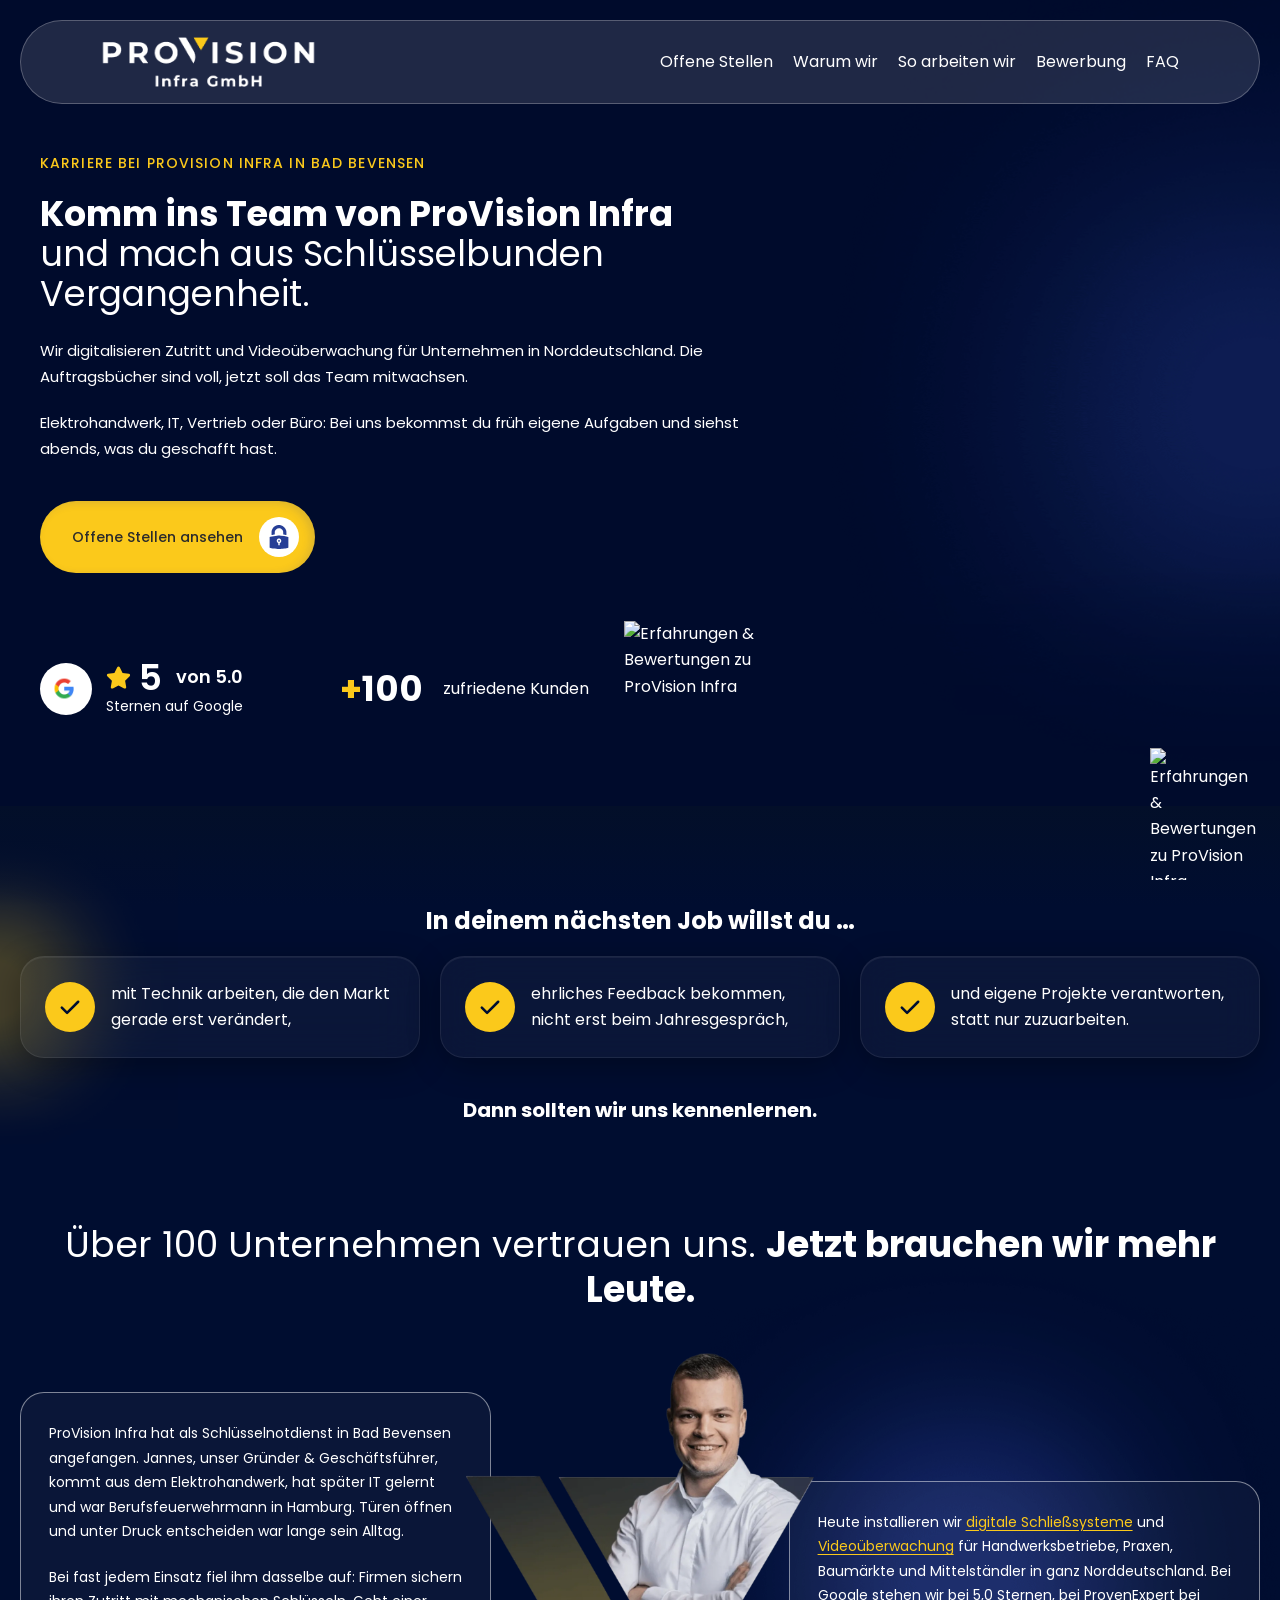
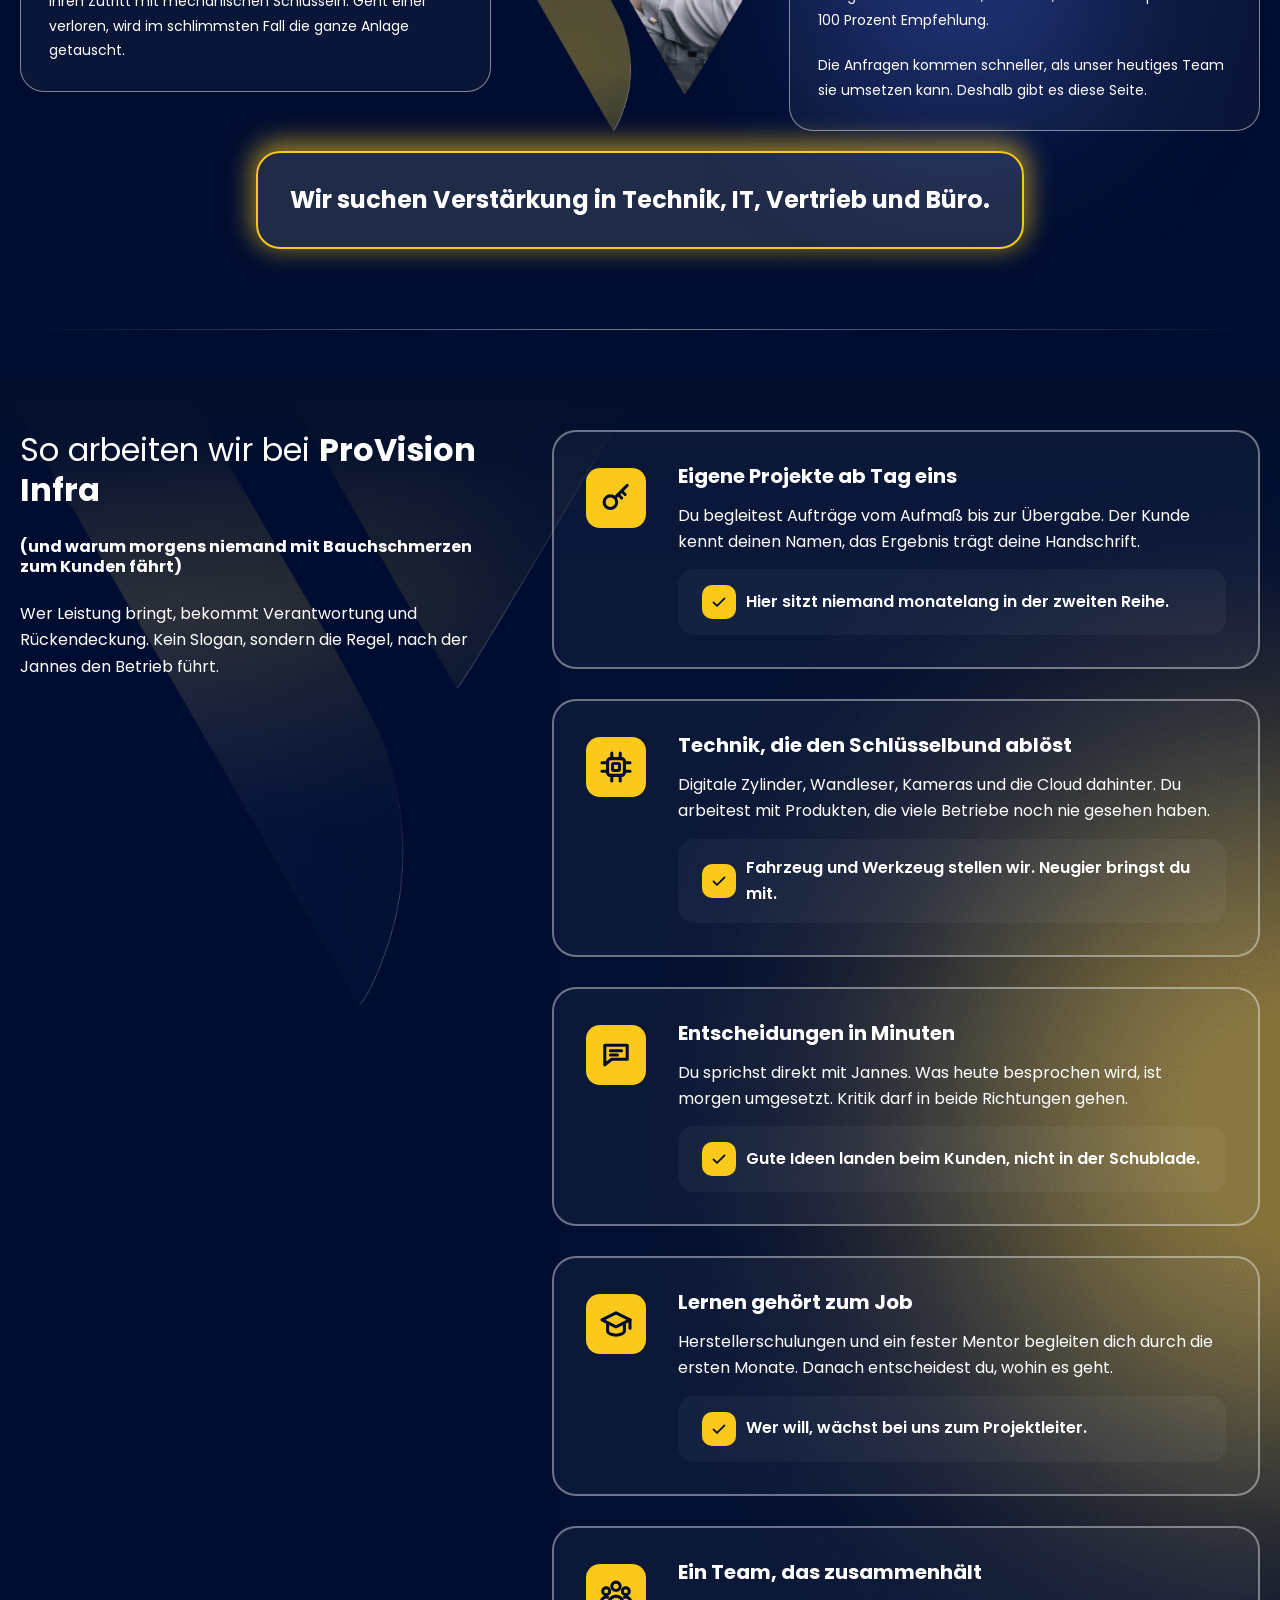
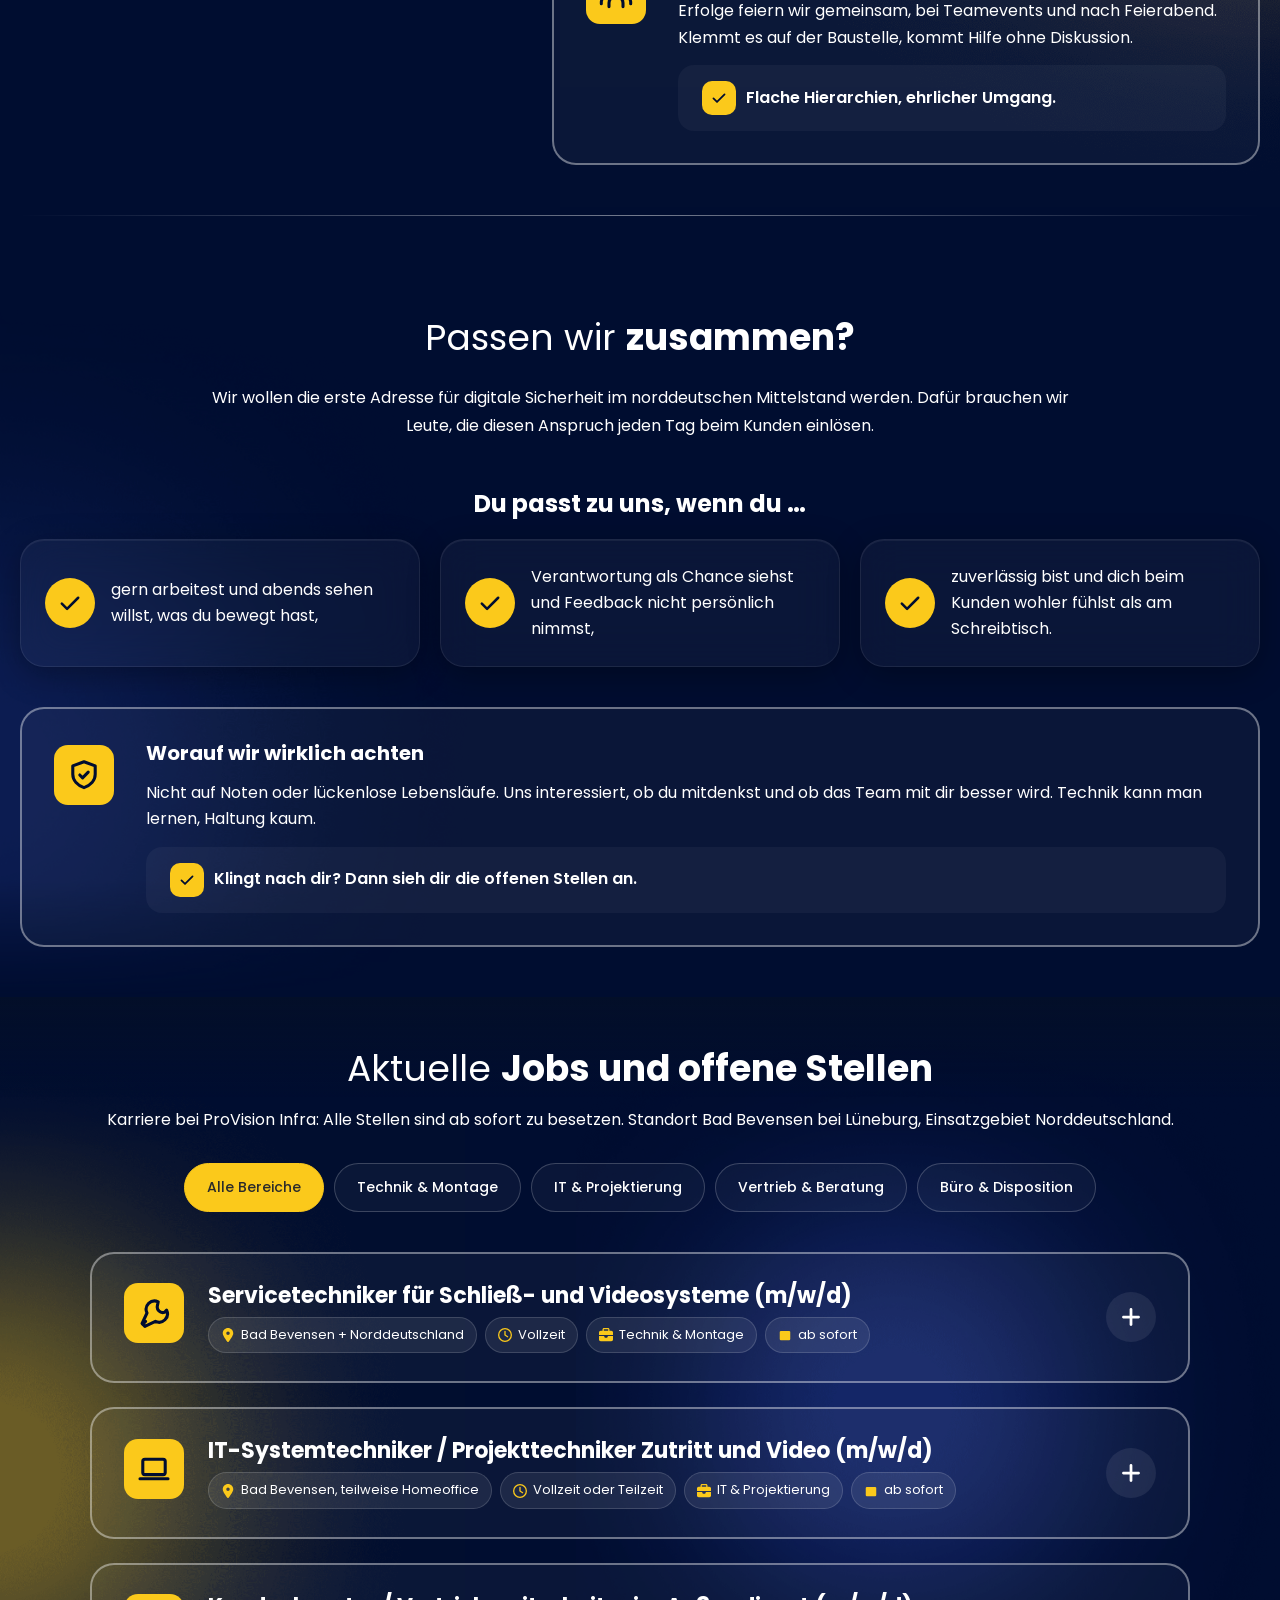
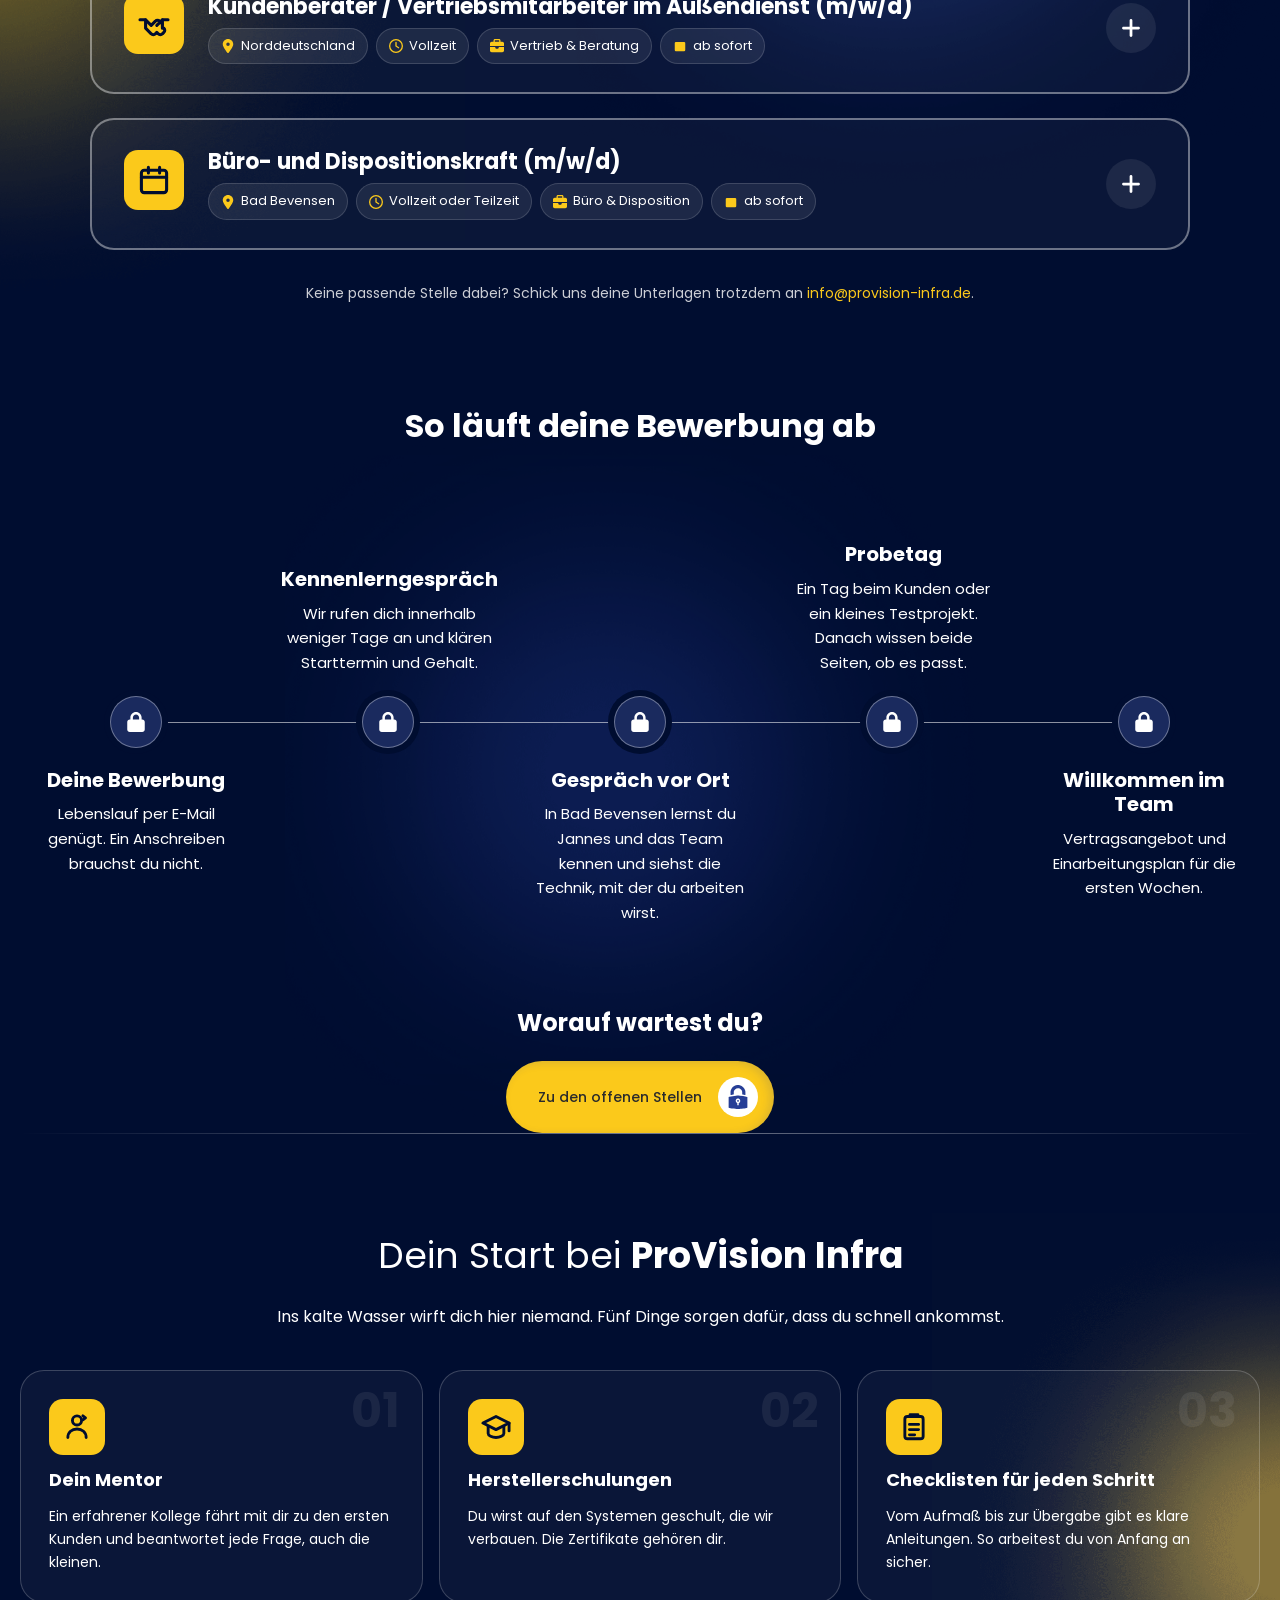
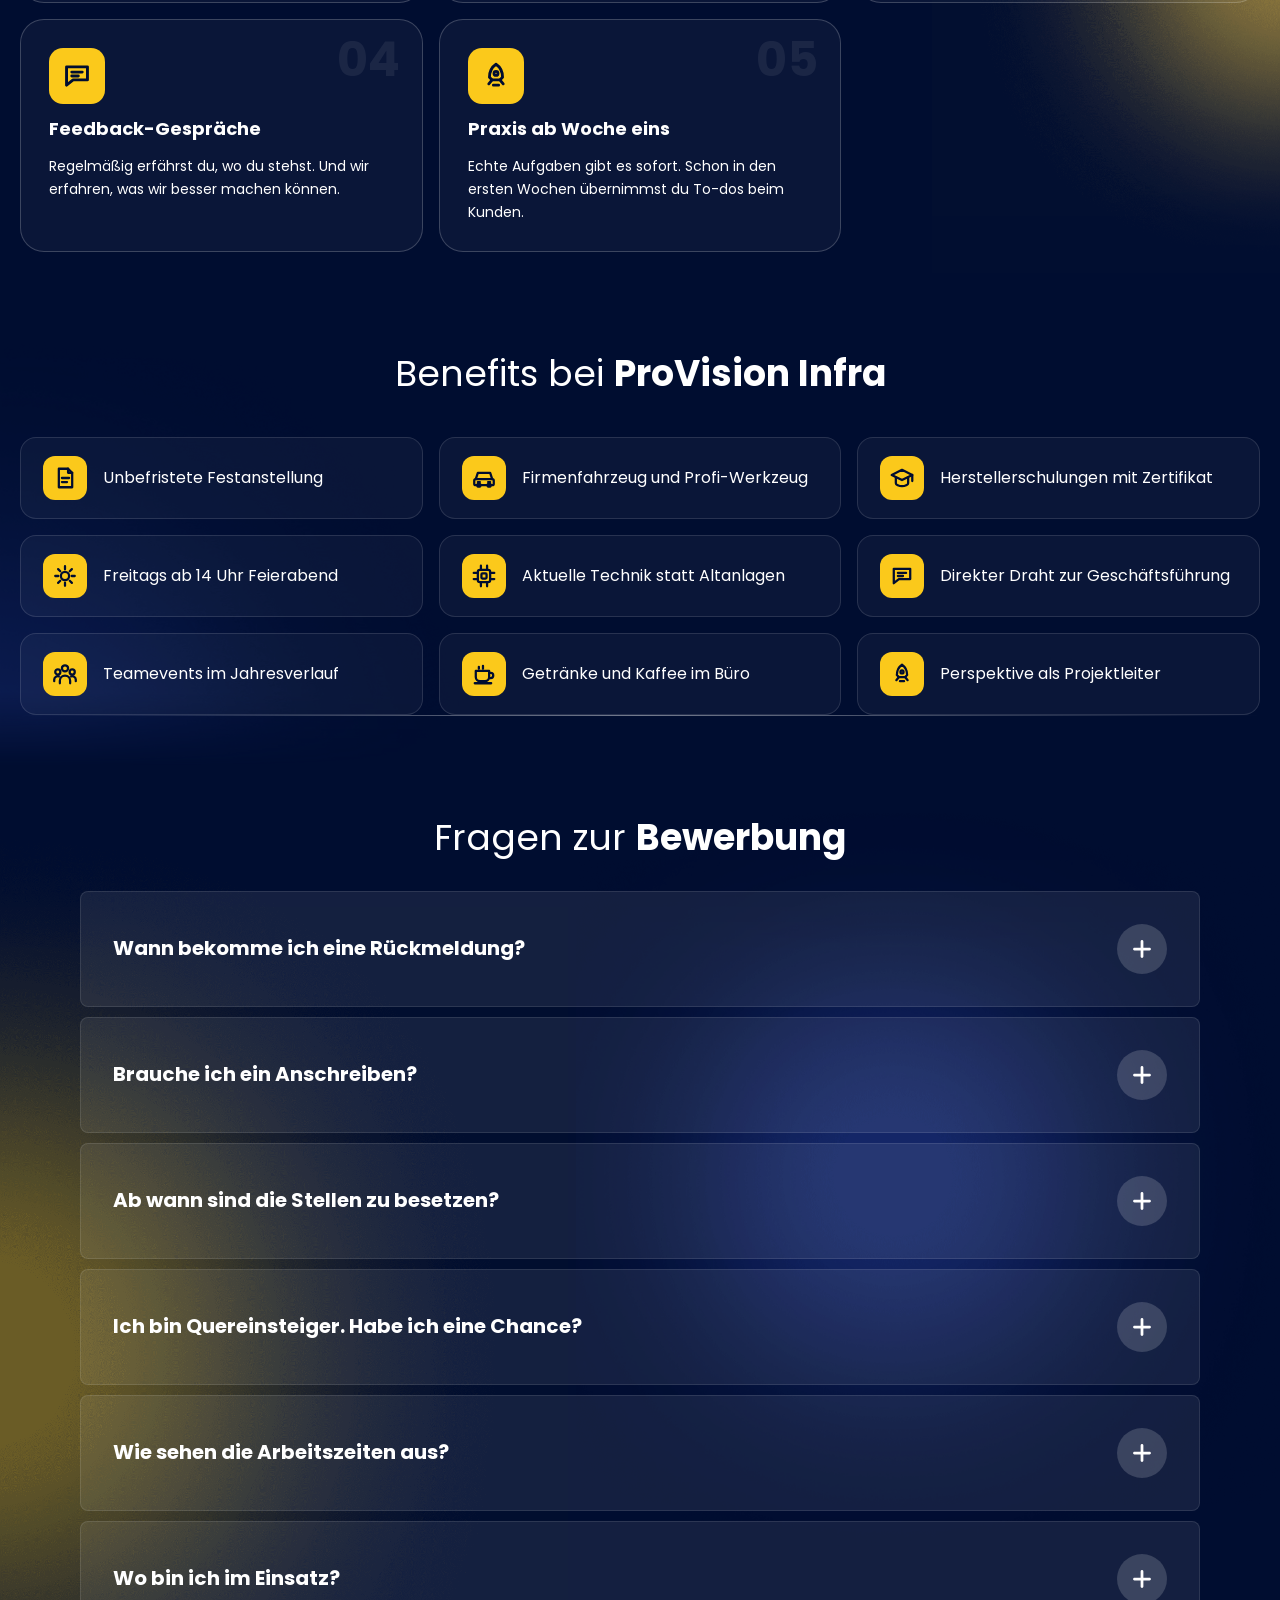
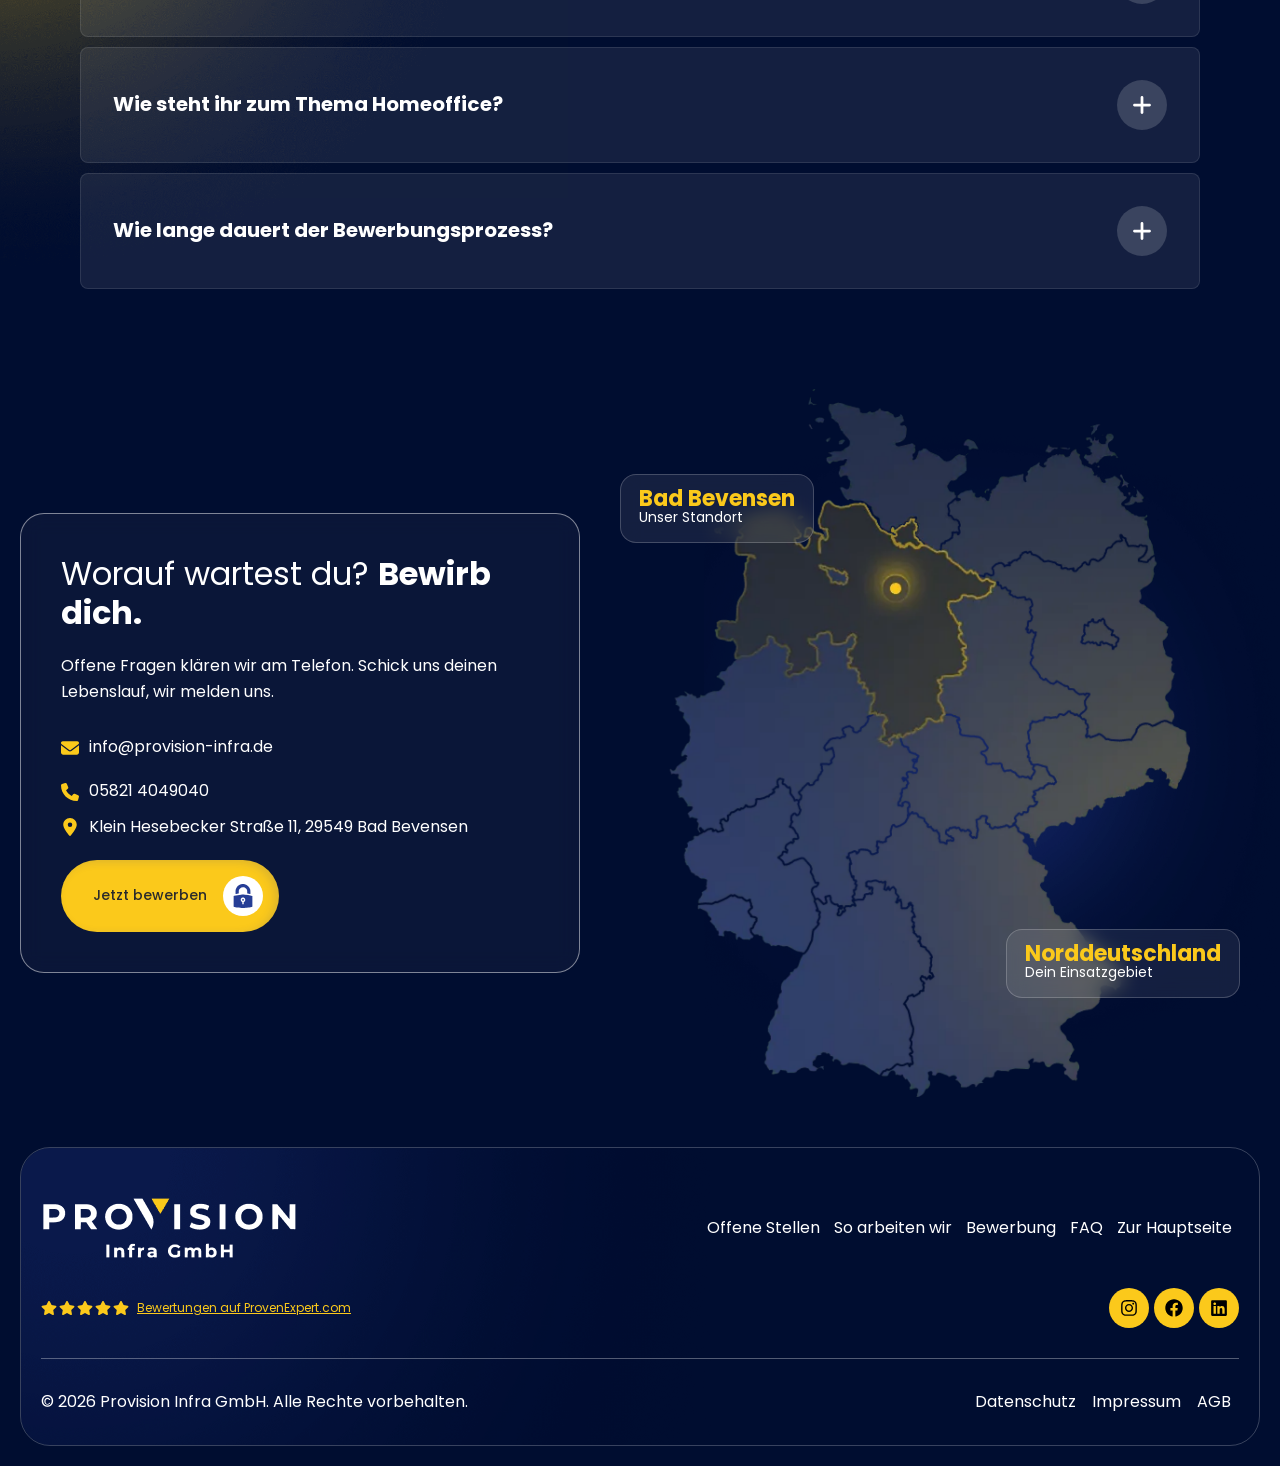
==== commit 65720bd7: "SEO: Meta-Beschreibung auf 155 Zeichen, Keywords Jobs/Karriere/Servicetechniker im sichtbaren Text C" ====
--- a/karriere/index.html
+++ b/karriere/index.html
@@ -4,7 +4,7 @@
 <meta charset="UTF-8">
 <meta name="viewport" content="width=device-width, initial-scale=1">
 <title>Karriere bei ProVision Infra: Jobs in Bad Bevensen</title>
-<meta name="description" content="Jobs bei ProVision Infra in Bad Bevensen: Servicetechniker, IT-Projekttechniker, Vertrieb und Büro (m/w/d) für digitale Schließsysteme und Videoüberwachung. Lebenslauf genügt.">
+<meta name="description" content="Jobs in Bad Bevensen bei ProVision Infra: Servicetechniker, IT, Vertrieb, Büro (m/w/d). Digitale Schließsysteme und Videoüberwachung. Lebenslauf genügt.">
 <meta name="robots" content="index, follow, max-image-preview:large, max-snippet:-1, max-video-preview:-1">
 <meta name="referrer" content="strict-origin-when-cross-origin">
 <link rel="canonical" href="https://provision-infra.de/karriere/">
@@ -74,7 +74,7 @@
       "@id": "https://provision-infra.de/karriere/",
       "url": "https://provision-infra.de/karriere/",
       "name": "Karriere bei ProVision Infra: Jobs in Bad Bevensen",
-      "description": "Jobs bei ProVision Infra in Bad Bevensen: Servicetechniker, IT-Projekttechniker, Vertrieb und Büro (m/w/d) für digitale Schließsysteme und Videoüberwachung.",
+      "description": "Jobs in Bad Bevensen bei ProVision Infra: Servicetechniker, IT, Vertrieb, Büro (m/w/d). Digitale Schließsysteme und Videoüberwachung. Lebenslauf genügt.",
       "inLanguage": "de-DE",
       "isPartOf": {
         "@id": "https://provision-infra.de/#website"
@@ -627,8 +627,8 @@
     <div class="bg bg--blue-topright"></div>
     <div class="bg bg--yellow-left bg--o80"></div>
     <div class="container container--narrow">
-      <h2 class="h-lg center anim" data-anim="fadeInUp">Aktuell <b>offene Stellen</b></h2>
-      <p class="center anim u-mt-16" data-anim="fadeInUp">Alle Stellen sind ab sofort zu besetzen. Standort Bad Bevensen bei Lüneburg, Einsatzgebiet Norddeutschland.</p>
+      <h2 class="h-lg center anim" data-anim="fadeInUp">Aktuelle <b>Jobs und offene Stellen</b></h2>
+      <p class="center anim u-mt-16" data-anim="fadeInUp">Karriere bei ProVision Infra: Alle Stellen sind ab sofort zu besetzen. Standort Bad Bevensen bei Lüneburg, Einsatzgebiet Norddeutschland.</p>
 
       <div class="filter anim" data-anim="fadeInUp" role="group" aria-label="Nach Bereich filtern">
         <button type="button" class="is-active" data-filter="all">Alle Bereiche</button>
@@ -658,7 +658,7 @@
           <div class="job__body" id="job-1-body">
             <div class="job__body-inner">
               <div class="job__content">
-                <p class="job__intro">Du montierst digitale Zylinder, Leser und Kameras beim Kunden, nimmst die Anlage in Betrieb und weist das Team vor Ort ein.</p>
+                <p class="job__intro">Als Servicetechniker montierst du digitale Zylinder, Leser und Kameras beim Kunden, nimmst die Anlage in Betrieb und weist das Team vor Ort ein.</p>
                 <div class="job__cols">
                   <div class="job__col">
                     <h4>Deine Aufgaben</h4>
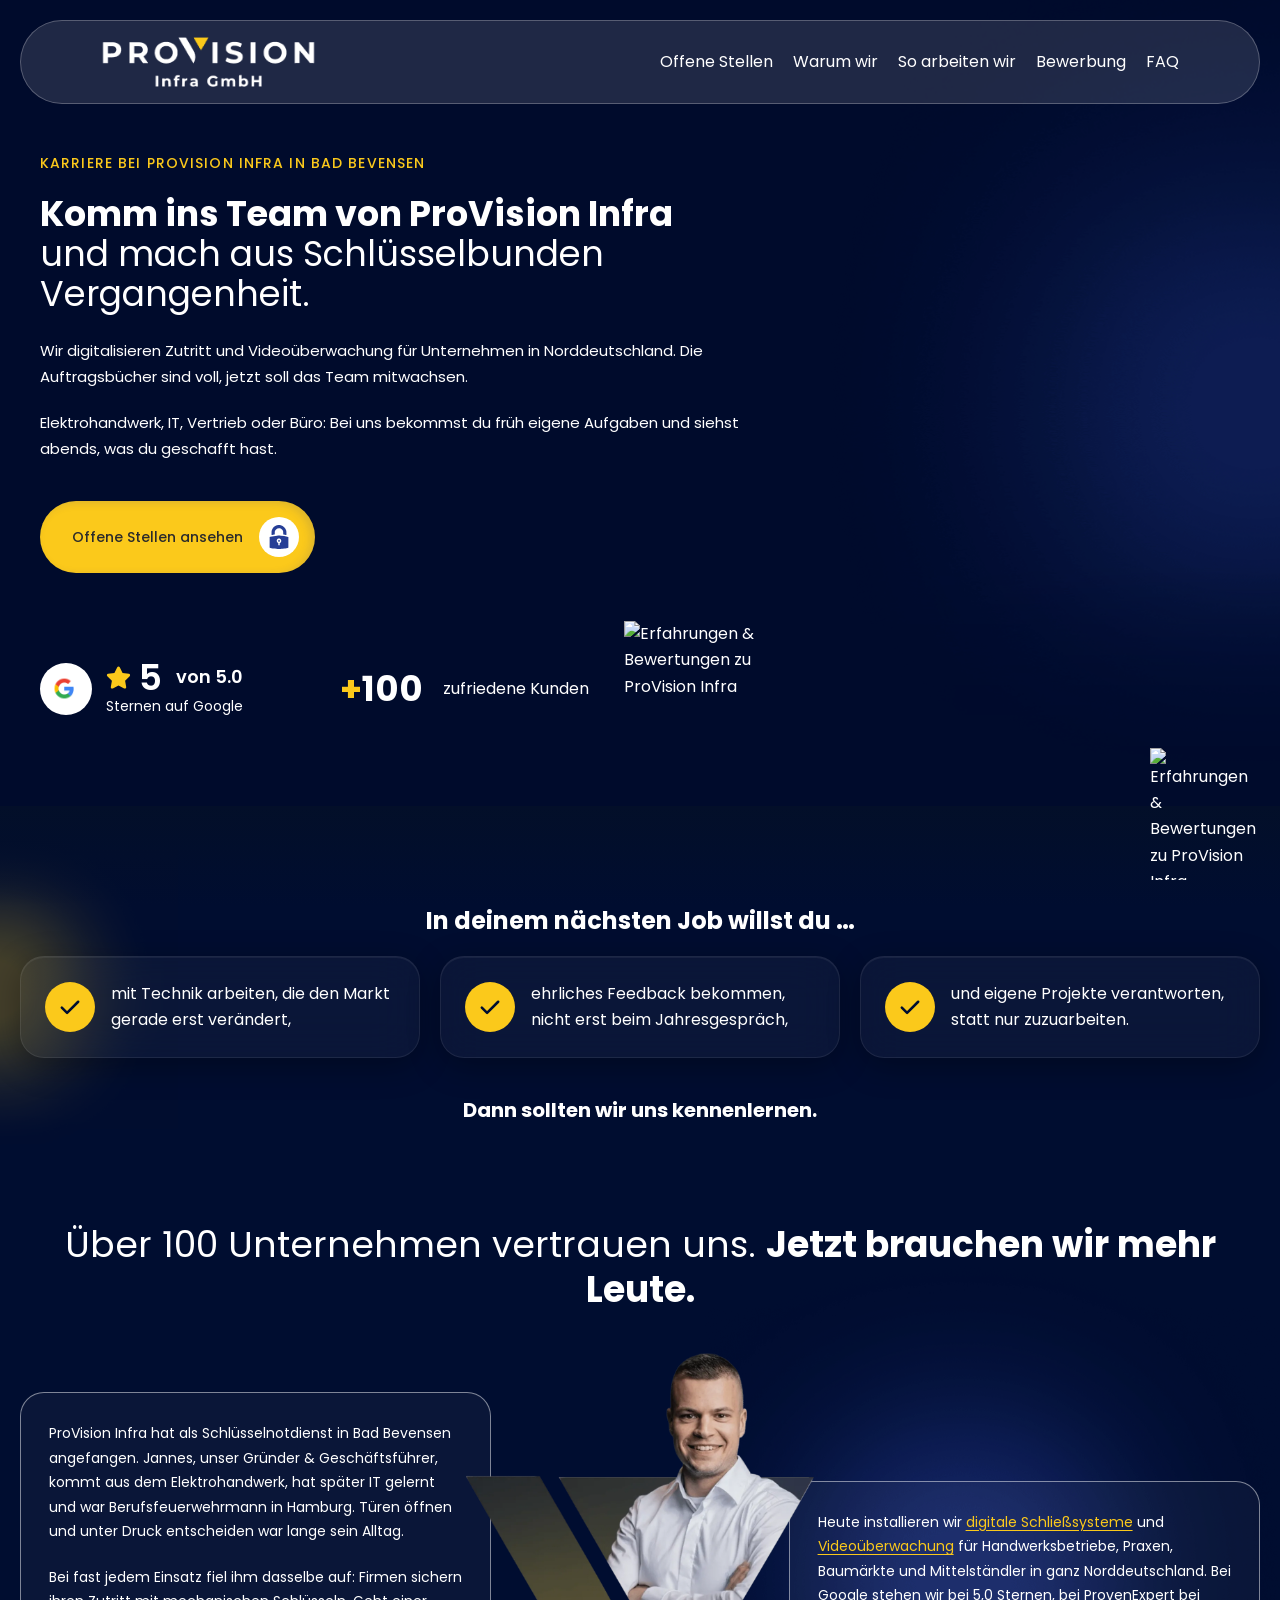
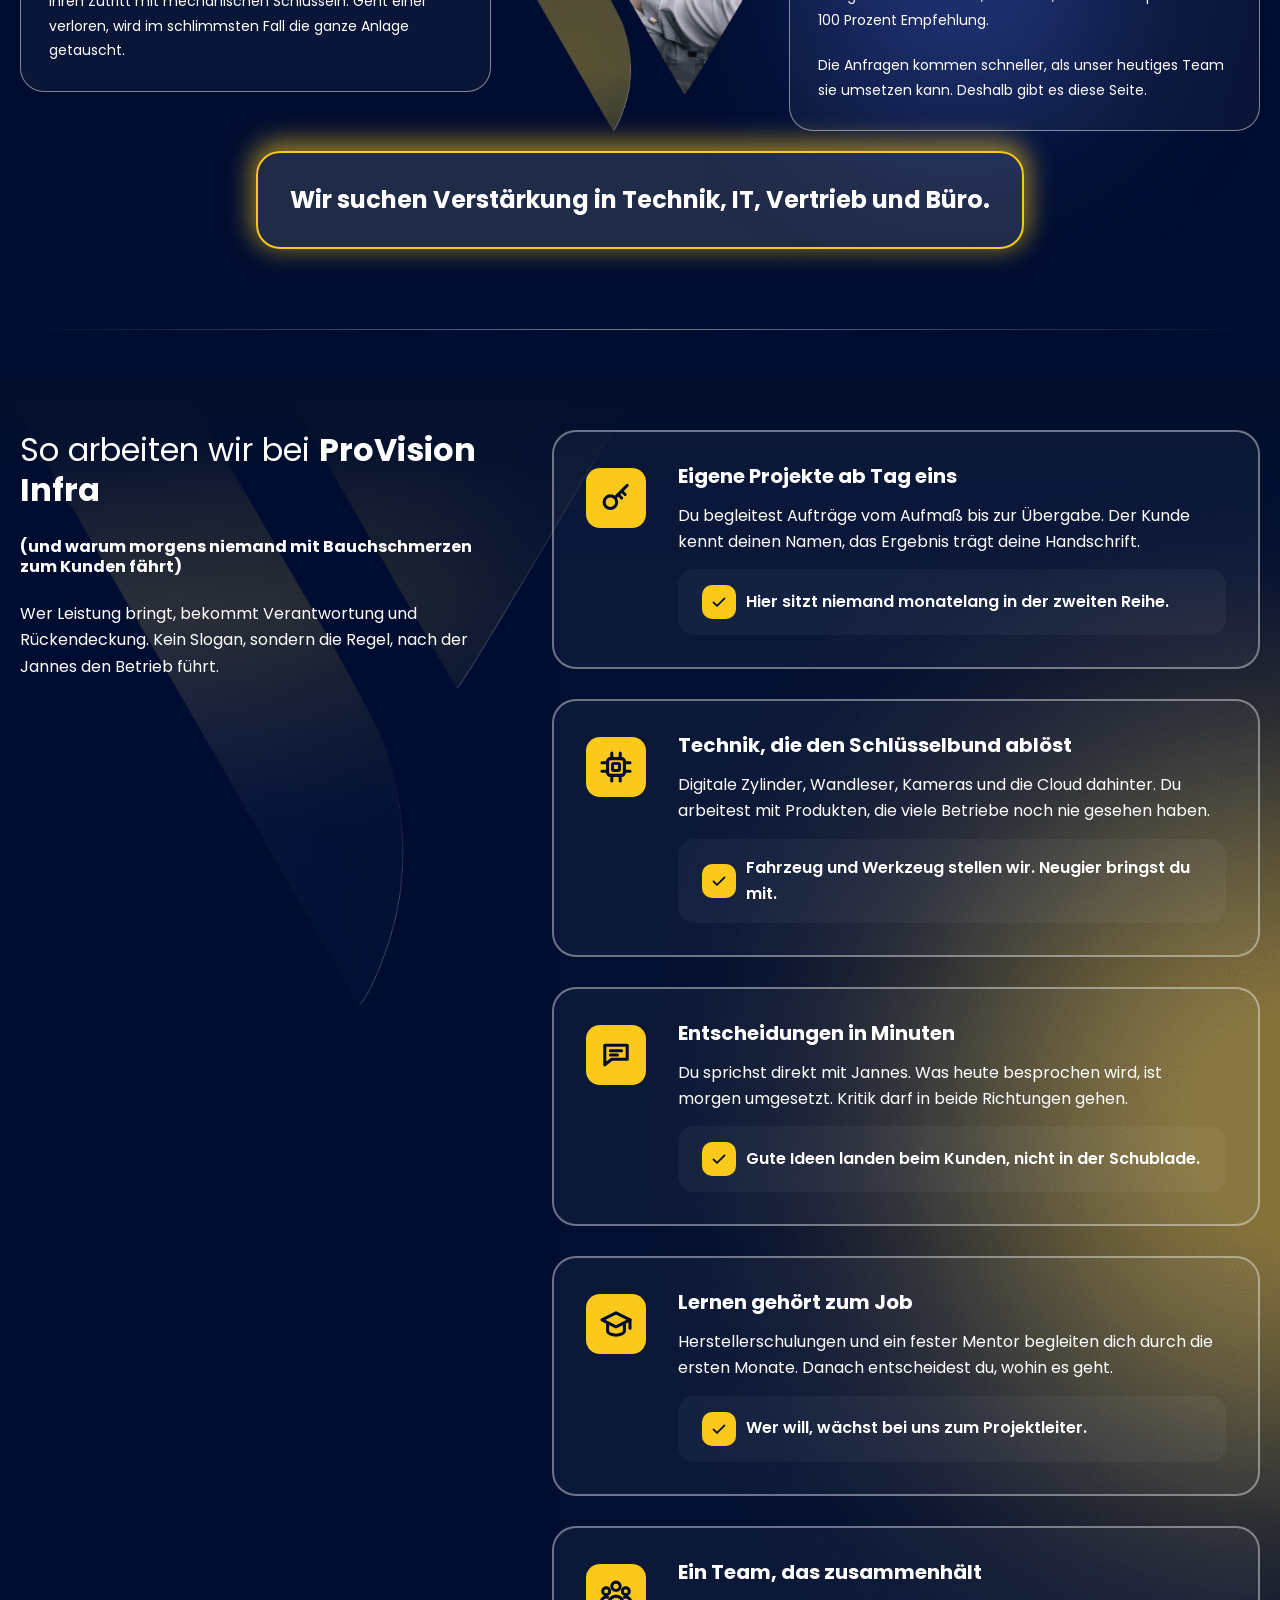
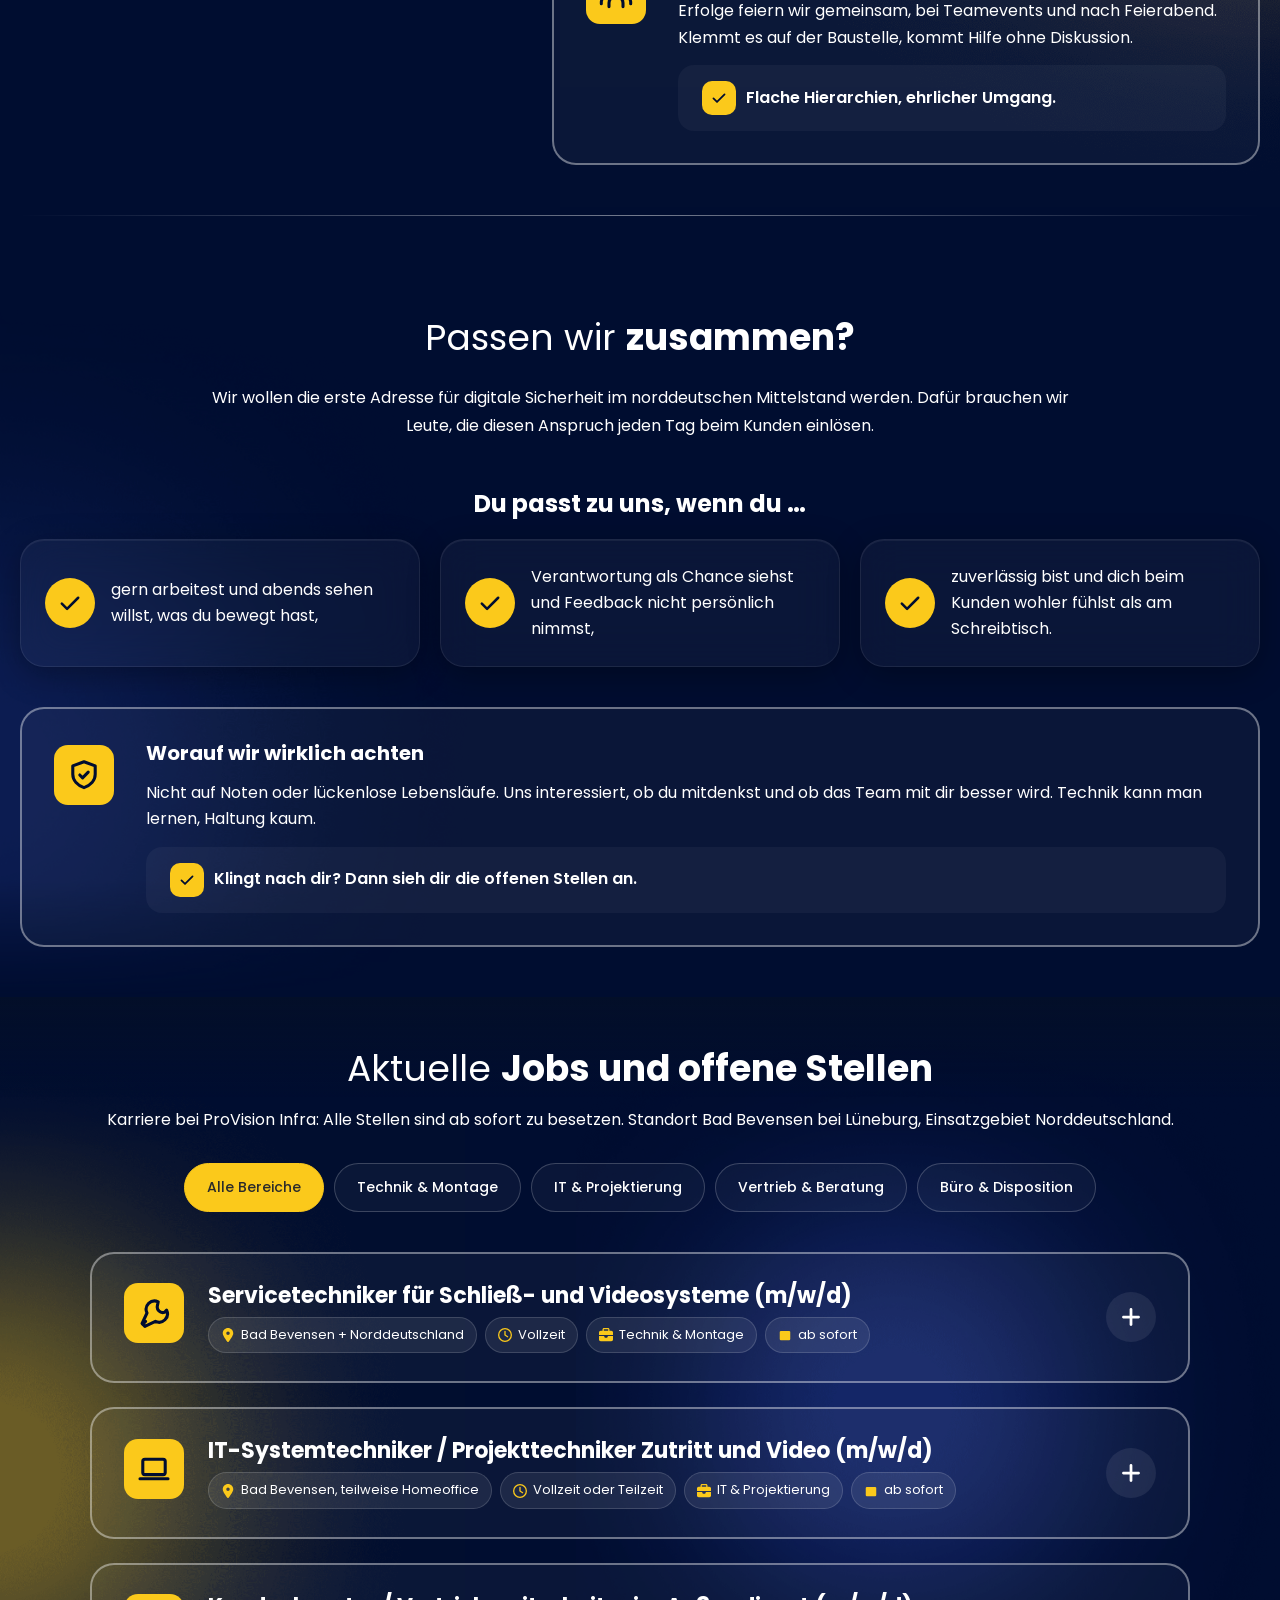
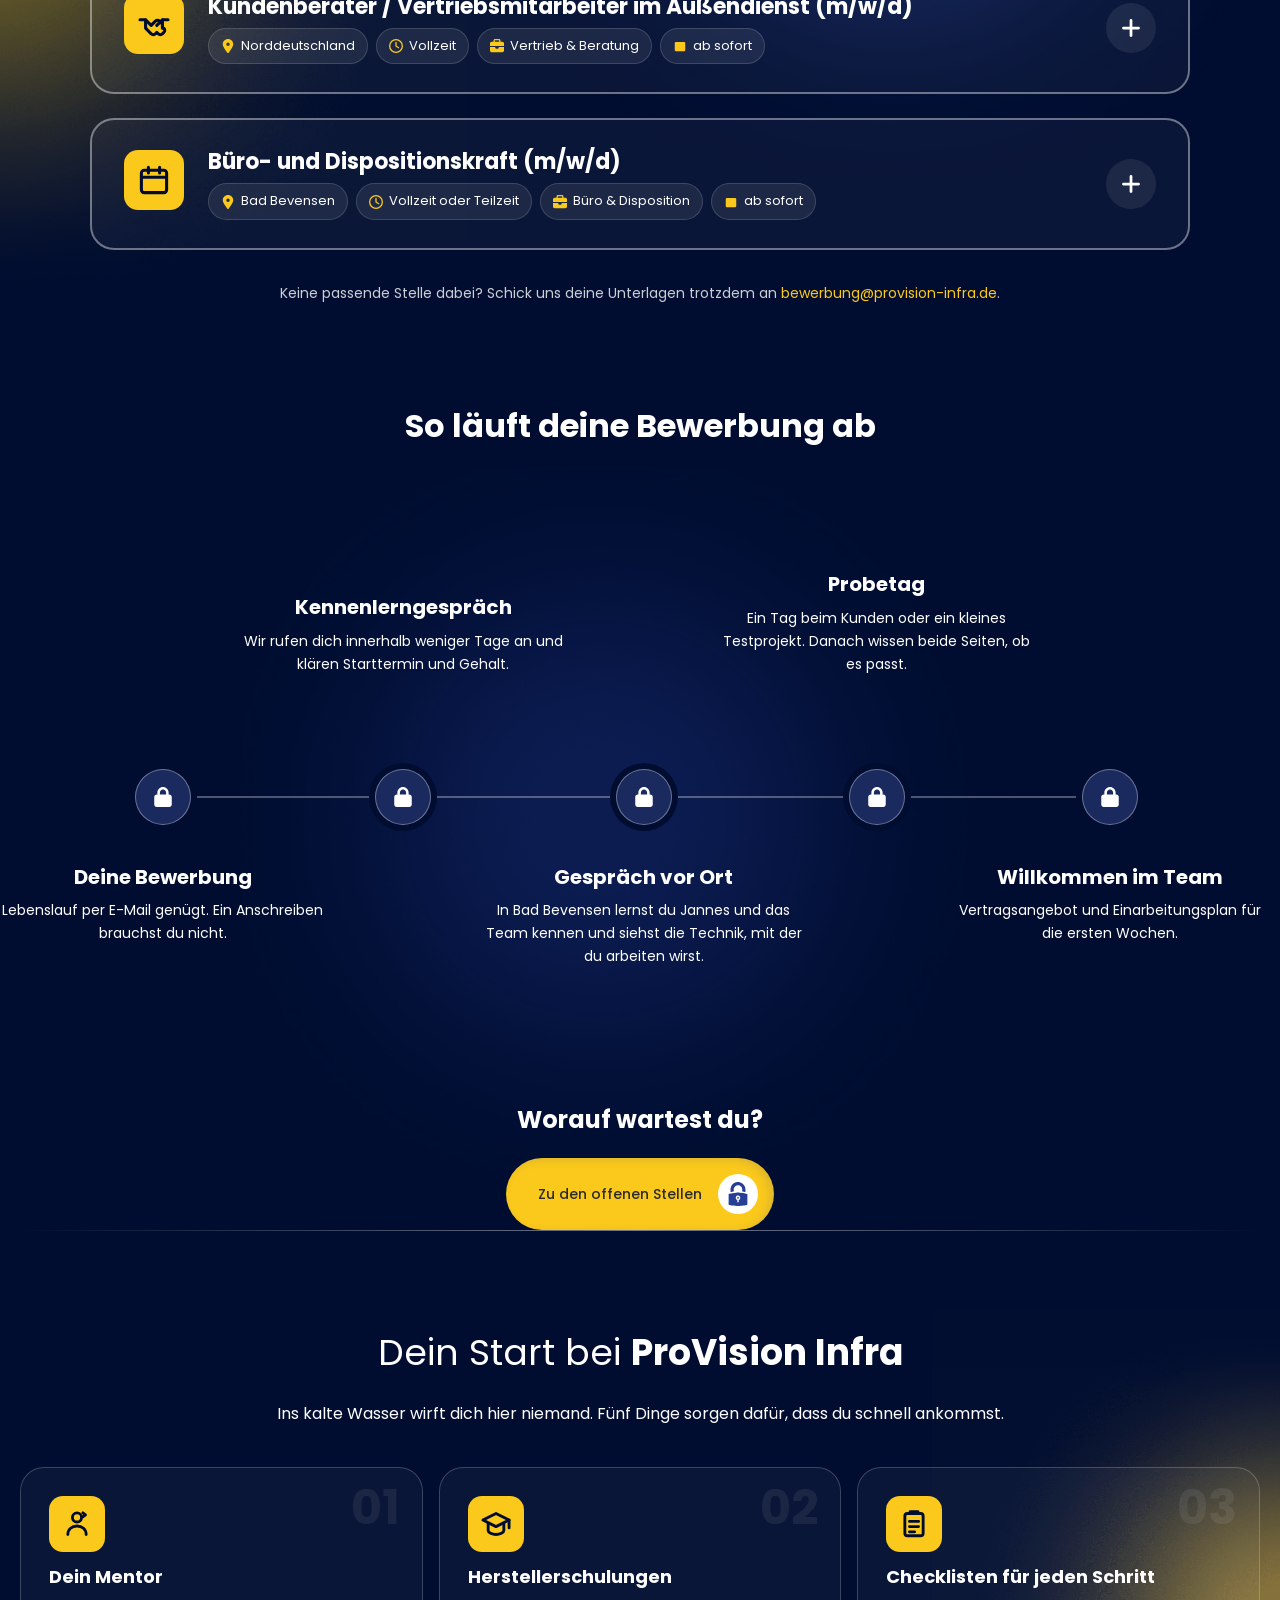
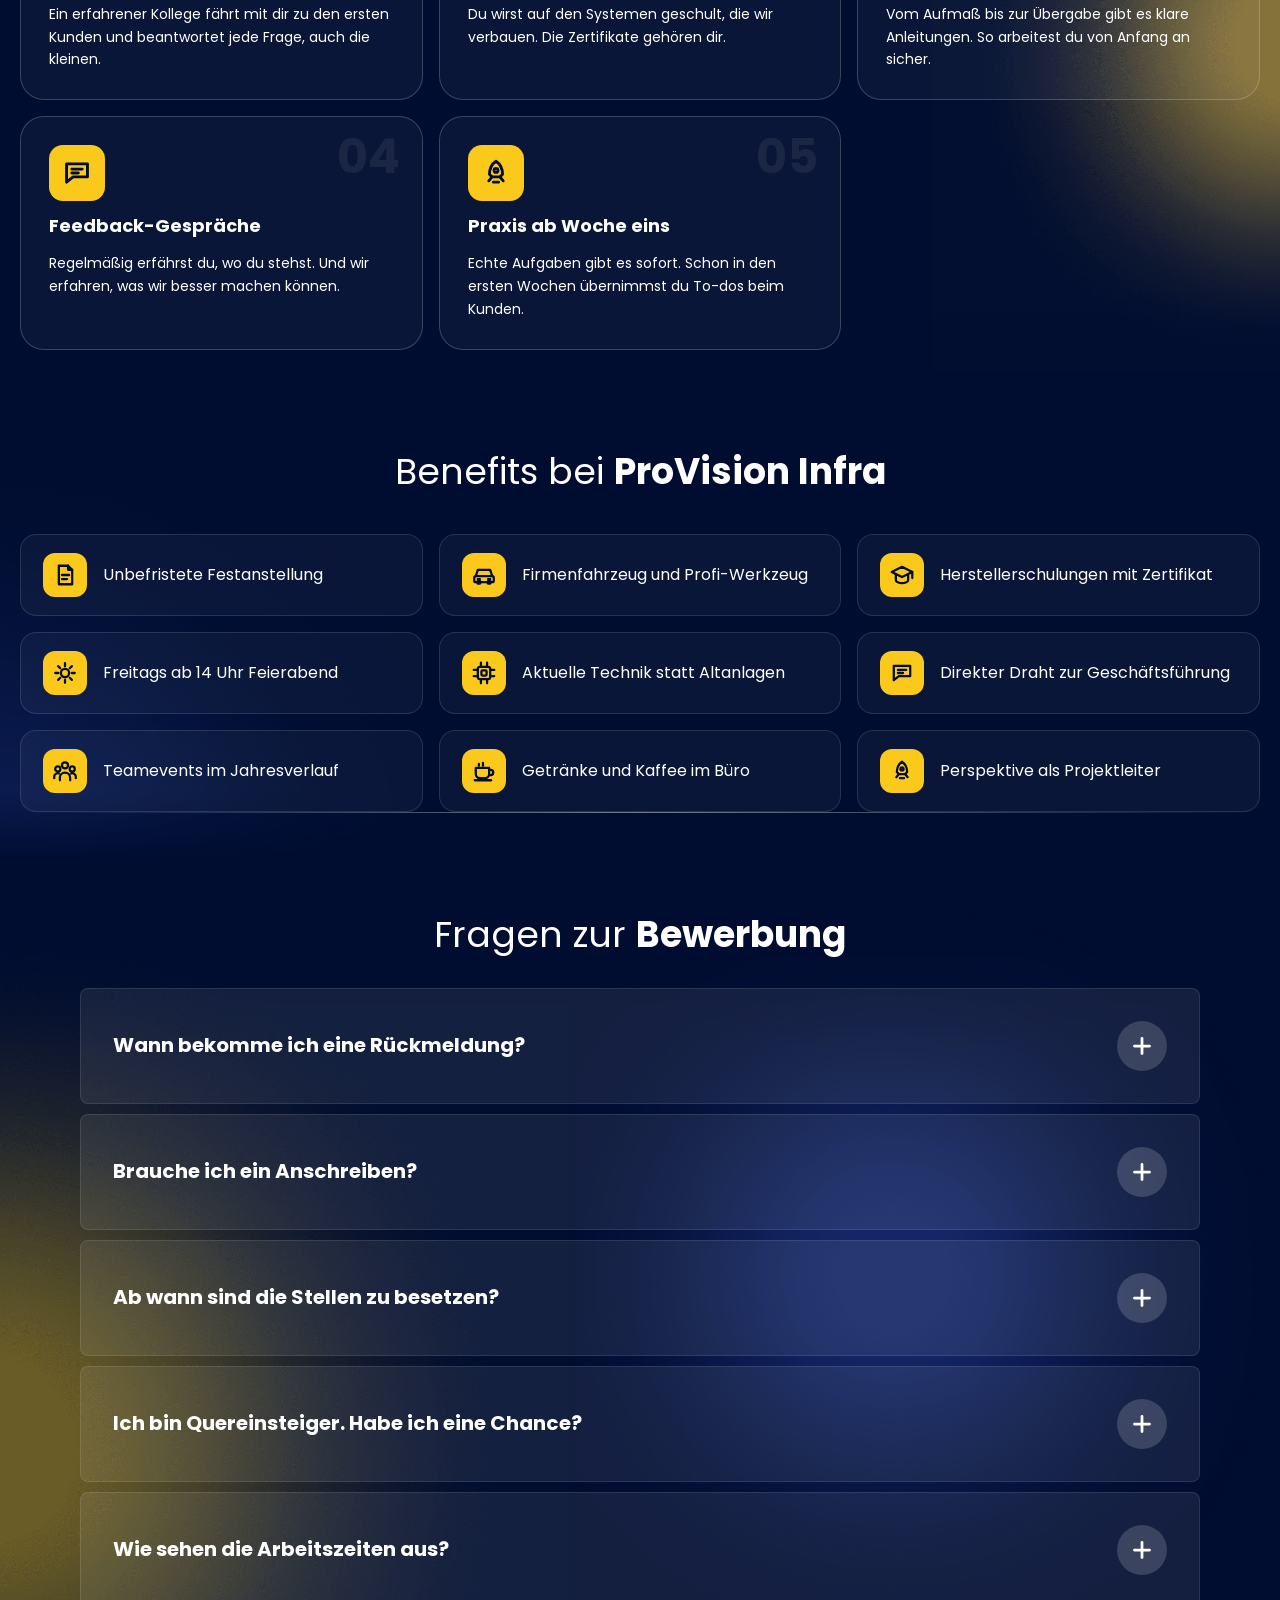
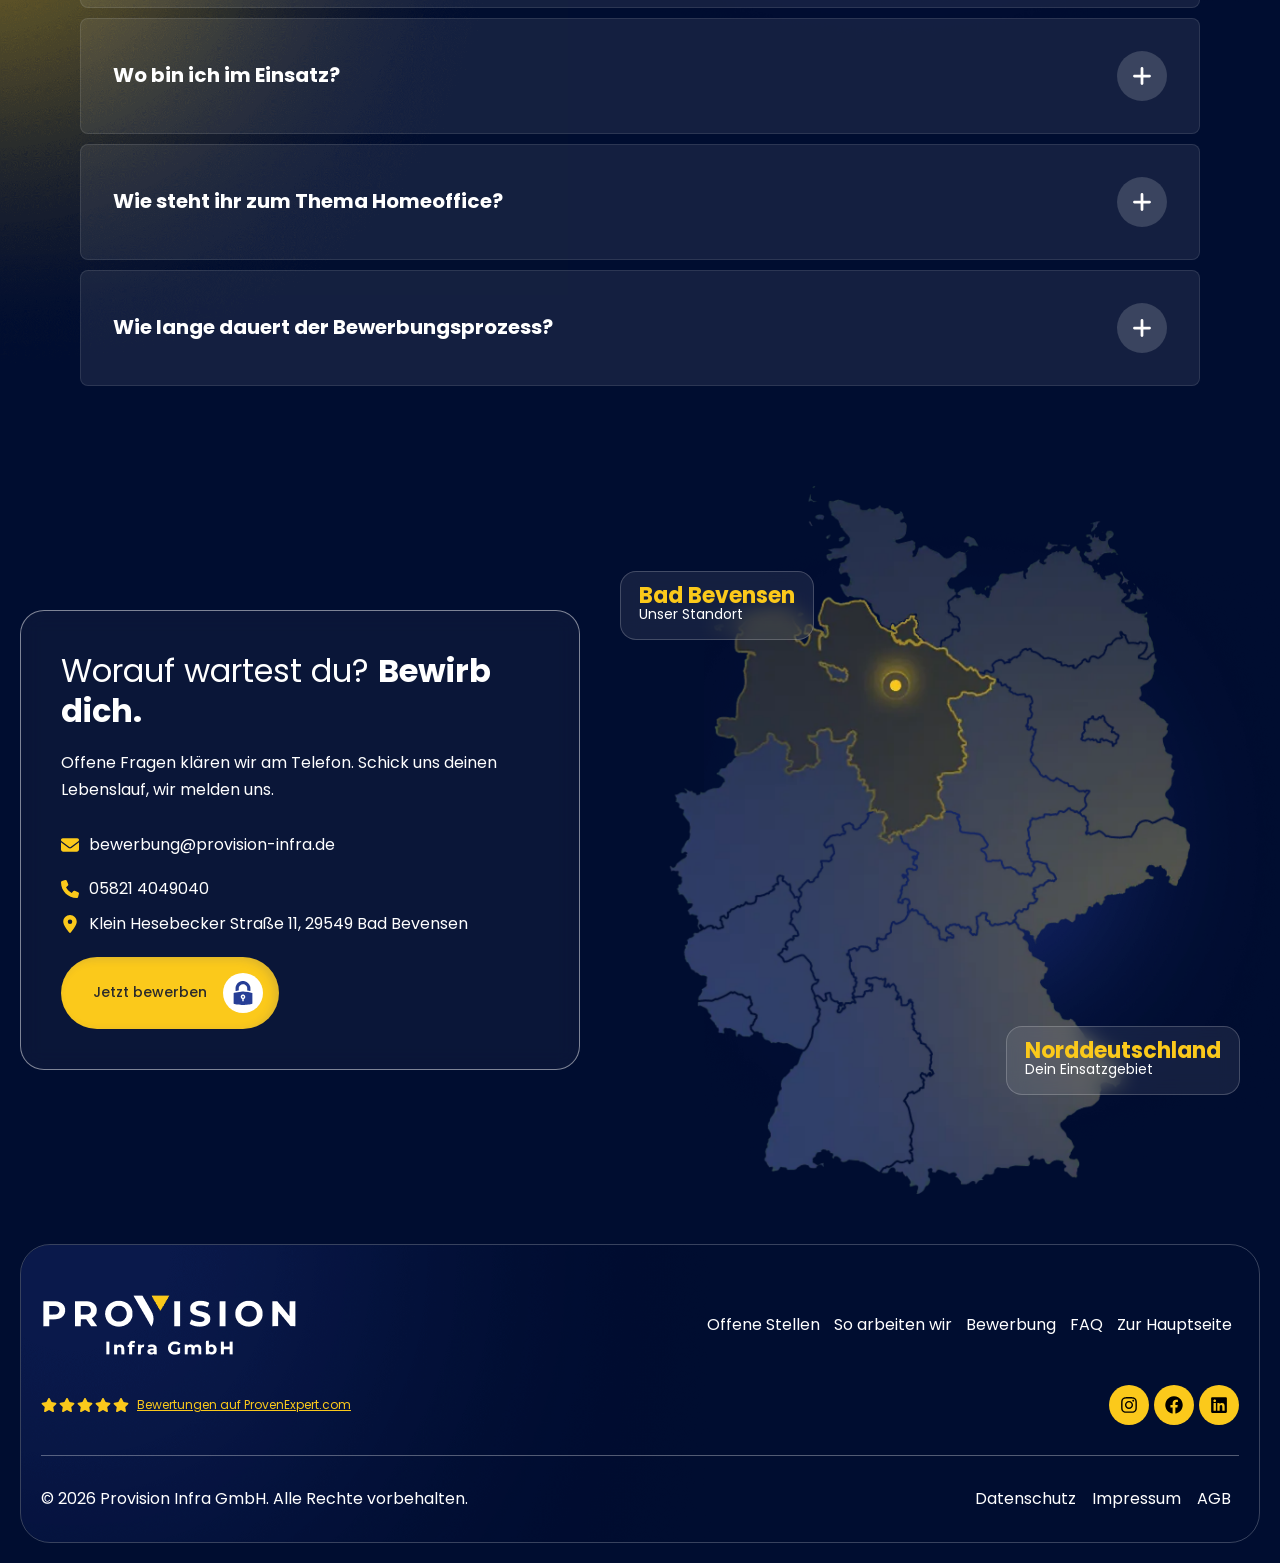
==== commit d412c4c2: "Ablauf mit Original-Lottie der Hauptseite (scrollgebunden), Mobil-Timeline im Hauptseiten-Stil, Bewe" ====
--- a/karriere/index.html
+++ b/karriere/index.html
@@ -113,7 +113,7 @@
     {
       "@type": "JobPosting",
       "title": "Servicetechniker für Schließ- und Videosysteme (m/w/d)",
-      "description": "<p>Du montierst digitale Zylinder, Leser und Kameras beim Kunden, nimmst die Anlage in Betrieb und weist das Team vor Ort ein. Standort Bad Bevensen, Einsatzgebiet Norddeutschland.<\/p><p><strong>Deine Aufgaben<\/strong><\/p><ul><li>Montage und Inbetriebnahme von Zylindern, Wandlesern, Kameras und Steuerungen<\/li><li>Aufmaß und Bestandsaufnahme beim Kunden<\/li><li>Programmierung der Hardware und Einweisung vor Ort<\/li><li>Wartung und Störungsbeseitigung<\/li><li>Dokumentation der Anlagen<\/li><\/ul><p><strong>Das bringst du mit<\/strong><\/p><ul><li>Technische Ausbildung, zum Beispiel Mechatroniker, oder vergleichbar; Quereinstieg mit Handwerkserfahrung möglich<\/li><li>Technisches Verständnis und saubere Arbeitsweise<\/li><li>Führerschein Klasse B<\/li><li>Sicheres Auftreten beim Kunden<\/li><\/ul><p><strong>Das bieten wir dir<\/strong><\/p><ul><li>Unbefristete Festanstellung<\/li><li>Firmenfahrzeug und Profi-Werkzeug<\/li><li>Herstellerschulungen mit Zertifikat<\/li><li>Freitags ab 14 Uhr Feierabend<\/li><li>Perspektive als Projektleiter<\/li><\/ul><p>Lebenslauf genügt, ein Anschreiben brauchst du nicht. Bewerbung an info@provision-infra.de.<\/p>",
+      "description": "<p>Du montierst digitale Zylinder, Leser und Kameras beim Kunden, nimmst die Anlage in Betrieb und weist das Team vor Ort ein. Standort Bad Bevensen, Einsatzgebiet Norddeutschland.<\/p><p><strong>Deine Aufgaben<\/strong><\/p><ul><li>Montage und Inbetriebnahme von Zylindern, Wandlesern, Kameras und Steuerungen<\/li><li>Aufmaß und Bestandsaufnahme beim Kunden<\/li><li>Programmierung der Hardware und Einweisung vor Ort<\/li><li>Wartung und Störungsbeseitigung<\/li><li>Dokumentation der Anlagen<\/li><\/ul><p><strong>Das bringst du mit<\/strong><\/p><ul><li>Technische Ausbildung, zum Beispiel Mechatroniker, oder vergleichbar; Quereinstieg mit Handwerkserfahrung möglich<\/li><li>Technisches Verständnis und saubere Arbeitsweise<\/li><li>Führerschein Klasse B<\/li><li>Sicheres Auftreten beim Kunden<\/li><\/ul><p><strong>Das bieten wir dir<\/strong><\/p><ul><li>Unbefristete Festanstellung<\/li><li>Firmenfahrzeug und Profi-Werkzeug<\/li><li>Herstellerschulungen mit Zertifikat<\/li><li>Freitags ab 14 Uhr Feierabend<\/li><li>Perspektive als Projektleiter<\/li><\/ul><p>Lebenslauf genügt, ein Anschreiben brauchst du nicht. Bewerbung an bewerbung@provision-infra.de.<\/p>",
       "identifier": {
         "@type": "PropertyValue",
         "name": "ProVision Infra GmbH",
@@ -149,7 +149,7 @@
     {
       "@type": "JobPosting",
       "title": "IT-Systemtechniker / Projekttechniker Zutritt und Video (m/w/d)",
-      "description": "<p>Du planst Zutritts- und Videokonzepte, richtest Software, Apps und Cloud ein und hältst die Systeme unserer Kunden am Laufen. Standort Bad Bevensen, teilweise Homeoffice.<\/p><p><strong>Deine Aufgaben<\/strong><\/p><ul><li>Zutritts- und Videokonzepte planen<\/li><li>Verwaltungssoftware, Apps und Cloud-Anbindungen konfigurieren<\/li><li>Nutzer, Berechtigungen und Zeitprofile einrichten<\/li><li>Komponenten und Kameras ins Kundennetzwerk einbinden<\/li><li>Support für Kunden und Techniker<\/li><\/ul><p><strong>Das bringst du mit<\/strong><\/p><ul><li>Ausbildung als Fachinformatiker, IT-Systemelektroniker, IT-Systemkaufmann oder vergleichbar<\/li><li>Netzwerkgrundlagen wie IP, VLAN und WLAN<\/li><li>Strukturierte Arbeitsweise und verständliche Erklärungen<\/li><li>Erfahrung mit Sicherheitstechnik hilft, ist aber kein Muss<\/li><\/ul><p><strong>Das bieten wir dir<\/strong><\/p><ul><li>Arbeitsmittel nach Wahl: Apple oder Windows<\/li><li>Gleitzeit und anteilig Homeoffice<\/li><li>Herstellerzertifizierungen<\/li><li>Direkter Draht zur Geschäftsführung<\/li><li>Unbefristete Festanstellung<\/li><\/ul><p>Lebenslauf genügt, ein Anschreiben brauchst du nicht. Bewerbung an info@provision-infra.de.<\/p>",
+      "description": "<p>Du planst Zutritts- und Videokonzepte, richtest Software, Apps und Cloud ein und hältst die Systeme unserer Kunden am Laufen. Standort Bad Bevensen, teilweise Homeoffice.<\/p><p><strong>Deine Aufgaben<\/strong><\/p><ul><li>Zutritts- und Videokonzepte planen<\/li><li>Verwaltungssoftware, Apps und Cloud-Anbindungen konfigurieren<\/li><li>Nutzer, Berechtigungen und Zeitprofile einrichten<\/li><li>Komponenten und Kameras ins Kundennetzwerk einbinden<\/li><li>Support für Kunden und Techniker<\/li><\/ul><p><strong>Das bringst du mit<\/strong><\/p><ul><li>Ausbildung als Fachinformatiker, IT-Systemelektroniker, IT-Systemkaufmann oder vergleichbar<\/li><li>Netzwerkgrundlagen wie IP, VLAN und WLAN<\/li><li>Strukturierte Arbeitsweise und verständliche Erklärungen<\/li><li>Erfahrung mit Sicherheitstechnik hilft, ist aber kein Muss<\/li><\/ul><p><strong>Das bieten wir dir<\/strong><\/p><ul><li>Arbeitsmittel nach Wahl: Apple oder Windows<\/li><li>Gleitzeit und anteilig Homeoffice<\/li><li>Herstellerzertifizierungen<\/li><li>Direkter Draht zur Geschäftsführung<\/li><li>Unbefristete Festanstellung<\/li><\/ul><p>Lebenslauf genügt, ein Anschreiben brauchst du nicht. Bewerbung an bewerbung@provision-infra.de.<\/p>",
       "identifier": {
         "@type": "PropertyValue",
         "name": "ProVision Infra GmbH",
@@ -188,7 +188,7 @@
     {
       "@type": "JobPosting",
       "title": "Kundenberater / Vertriebsmitarbeiter im Außendienst (m/w/d)",
-      "description": "<p>Du zeigst Unternehmern, was ein verlorener Schlüssel kostet und wie ein digitales System das verhindert. Vom Erstgespräch bis zur Übergabe bleibst du ihr Ansprechpartner. Einsatzgebiet Norddeutschland.<\/p><p><strong>Deine Aufgaben<\/strong><\/p><ul><li>Erstgespräche mit Interessenten, am Telefon und vor Ort<\/li><li>Gebäudebegehung mit unseren Technikern<\/li><li>Zutritts- und Videokonzepte sowie Angebote erstellen<\/li><li>Bestandskunden betreuen, weitere Standorte erschließen<\/li><li>Abstimmung mit Technik und Marketing<\/li><\/ul><p><strong>Das bringst du mit<\/strong><\/p><ul><li>Erfahrung im Vertrieb erklärungsbedürftiger Produkte oder im Handwerk<\/li><li>Du hörst zu und erklärst Technik so, dass jeder sie versteht<\/li><li>Eigenständiges Arbeiten und Reisebereitschaft in Norddeutschland<\/li><li>Führerschein Klasse B<\/li><\/ul><p><strong>Das bieten wir dir<\/strong><\/p><ul><li>Fixgehalt plus Provision<\/li><li>Firmenwagen, auch privat nutzbar<\/li><li>Anfragen aus Marketing und Empfehlungen statt Kaltakquise<\/li><li>Kurze Entscheidungswege<\/li><li>Unbefristete Festanstellung<\/li><\/ul><p>Lebenslauf genügt, ein Anschreiben brauchst du nicht. Bewerbung an info@provision-infra.de.<\/p>",
+      "description": "<p>Du zeigst Unternehmern, was ein verlorener Schlüssel kostet und wie ein digitales System das verhindert. Vom Erstgespräch bis zur Übergabe bleibst du ihr Ansprechpartner. Einsatzgebiet Norddeutschland.<\/p><p><strong>Deine Aufgaben<\/strong><\/p><ul><li>Erstgespräche mit Interessenten, am Telefon und vor Ort<\/li><li>Gebäudebegehung mit unseren Technikern<\/li><li>Zutritts- und Videokonzepte sowie Angebote erstellen<\/li><li>Bestandskunden betreuen, weitere Standorte erschließen<\/li><li>Abstimmung mit Technik und Marketing<\/li><\/ul><p><strong>Das bringst du mit<\/strong><\/p><ul><li>Erfahrung im Vertrieb erklärungsbedürftiger Produkte oder im Handwerk<\/li><li>Du hörst zu und erklärst Technik so, dass jeder sie versteht<\/li><li>Eigenständiges Arbeiten und Reisebereitschaft in Norddeutschland<\/li><li>Führerschein Klasse B<\/li><\/ul><p><strong>Das bieten wir dir<\/strong><\/p><ul><li>Fixgehalt plus Provision<\/li><li>Firmenwagen, auch privat nutzbar<\/li><li>Anfragen aus Marketing und Empfehlungen statt Kaltakquise<\/li><li>Kurze Entscheidungswege<\/li><li>Unbefristete Festanstellung<\/li><\/ul><p>Lebenslauf genügt, ein Anschreiben brauchst du nicht. Bewerbung an bewerbung@provision-infra.de.<\/p>",
       "identifier": {
         "@type": "PropertyValue",
         "name": "ProVision Infra GmbH",
@@ -224,7 +224,7 @@
     {
       "@type": "JobPosting",
       "title": "Büro- und Dispositionskraft (m/w/d)",
-      "description": "<p>Du hältst im Büro die Fäden zusammen: Du planst die Einsätze der Techniker, bereitest Aufträge vor und bist am Telefon die erste Stimme von ProVision Infra. Standort Bad Bevensen.<\/p><p><strong>Deine Aufgaben<\/strong><\/p><ul><li>Einsatz- und Tourenplanung für das Technik-Team<\/li><li>Terminabstimmung mit Kunden am Telefon und per E-Mail<\/li><li>Angebote, Auftragsbestätigungen und Rechnungen vorbereiten<\/li><li>Material bestellen und den Lagerbestand im Blick behalten<\/li><li>Kunden- und Projektdaten im CRM pflegen<\/li><\/ul><p><strong>Das bringst du mit<\/strong><\/p><ul><li>Kaufmännische Ausbildung oder Erfahrung in Büro, Disposition oder Service<\/li><li>Organisationstalent, auch wenn drei Dinge gleichzeitig anstehen<\/li><li>Sicherer Umgang mit Office und Lust auf digitale Tools<\/li><li>Freundlich am Telefon, klar in der Sache<\/li><\/ul><p><strong>Das bieten wir dir<\/strong><\/p><ul><li>Unbefristete Festanstellung, Vollzeit oder Teilzeit<\/li><li>Geregelte Arbeitszeiten, freitags ab 14 Uhr Feierabend<\/li><li>Moderner Arbeitsplatz in Bad Bevensen<\/li><li>Einarbeitung durch Jannes und das Team<\/li><li>Kurze Wege, schnelle Entscheidungen<\/li><\/ul><p>Lebenslauf genügt, ein Anschreiben brauchst du nicht. Bewerbung an info@provision-infra.de.<\/p>",
+      "description": "<p>Du hältst im Büro die Fäden zusammen: Du planst die Einsätze der Techniker, bereitest Aufträge vor und bist am Telefon die erste Stimme von ProVision Infra. Standort Bad Bevensen.<\/p><p><strong>Deine Aufgaben<\/strong><\/p><ul><li>Einsatz- und Tourenplanung für das Technik-Team<\/li><li>Terminabstimmung mit Kunden am Telefon und per E-Mail<\/li><li>Angebote, Auftragsbestätigungen und Rechnungen vorbereiten<\/li><li>Material bestellen und den Lagerbestand im Blick behalten<\/li><li>Kunden- und Projektdaten im CRM pflegen<\/li><\/ul><p><strong>Das bringst du mit<\/strong><\/p><ul><li>Kaufmännische Ausbildung oder Erfahrung in Büro, Disposition oder Service<\/li><li>Organisationstalent, auch wenn drei Dinge gleichzeitig anstehen<\/li><li>Sicherer Umgang mit Office und Lust auf digitale Tools<\/li><li>Freundlich am Telefon, klar in der Sache<\/li><\/ul><p><strong>Das bieten wir dir<\/strong><\/p><ul><li>Unbefristete Festanstellung, Vollzeit oder Teilzeit<\/li><li>Geregelte Arbeitszeiten, freitags ab 14 Uhr Feierabend<\/li><li>Moderner Arbeitsplatz in Bad Bevensen<\/li><li>Einarbeitung durch Jannes und das Team<\/li><li>Kurze Wege, schnelle Entscheidungen<\/li><\/ul><p>Lebenslauf genügt, ein Anschreiben brauchst du nicht. Bewerbung an bewerbung@provision-infra.de.<\/p>",
       "identifier": {
         "@type": "PropertyValue",
         "name": "ProVision Infra GmbH",
@@ -269,7 +269,7 @@
           "name": "Wann bekomme ich eine Rückmeldung?",
           "acceptedAnswer": {
             "@type": "Answer",
-            "text": "Meist innerhalb von drei Werktagen. Hörst du nichts, ruf an unter 05821 4049040 oder schreib an info@provision-infra.de."
+            "text": "Meist innerhalb von drei Werktagen. Hörst du nichts, ruf an unter 05821 4049040 oder schreib an bewerbung@provision-infra.de."
           }
         },
         {
@@ -692,7 +692,7 @@
                 </div>
                 <div class="job__footer">
                   <p>Lebenslauf genügt, ein Anschreiben brauchst du nicht.</p>
-                  <a class="btn btn--sm unlock-btn" href="mailto:info@provision-infra.de?subject=Bewerbung%20als%20Servicetechniker%20f%C3%BCr%20digitale%20Zutrittssysteme%20(m%2Fw%2Fd)">
+                  <a class="btn btn--sm unlock-btn" href="mailto:bewerbung@provision-infra.de?subject=Bewerbung%20als%20Servicetechniker%20f%C3%BCr%20digitale%20Zutrittssysteme%20(m%2Fw%2Fd)">
                     <span class="btn__icon"><svg viewBox="0 0 40 40" aria-hidden="true"><use href="#i-lock-btn"/></svg></span>
                     <span>Jetzt bewerben</span>
                   </a>
@@ -754,7 +754,7 @@
                 </div>
                 <div class="job__footer">
                   <p>Lebenslauf genügt, ein Anschreiben brauchst du nicht.</p>
-                  <a class="btn btn--sm unlock-btn" href="mailto:info@provision-infra.de?subject=Bewerbung%20als%20IT-Projekttechniker%20Zutrittskontrolle%20(m%2Fw%2Fd)">
+                  <a class="btn btn--sm unlock-btn" href="mailto:bewerbung@provision-infra.de?subject=Bewerbung%20als%20IT-Projekttechniker%20Zutrittskontrolle%20(m%2Fw%2Fd)">
                     <span class="btn__icon"><svg viewBox="0 0 40 40" aria-hidden="true"><use href="#i-lock-btn"/></svg></span>
                     <span>Jetzt bewerben</span>
                   </a>
@@ -816,7 +816,7 @@
                 </div>
                 <div class="job__footer">
                   <p>Lebenslauf genügt, ein Anschreiben brauchst du nicht.</p>
-                  <a class="btn btn--sm unlock-btn" href="mailto:info@provision-infra.de?subject=Bewerbung%20als%20Kundenberater%20im%20Au%C3%9Fendienst%20(m%2Fw%2Fd)">
+                  <a class="btn btn--sm unlock-btn" href="mailto:bewerbung@provision-infra.de?subject=Bewerbung%20als%20Kundenberater%20im%20Au%C3%9Fendienst%20(m%2Fw%2Fd)">
                     <span class="btn__icon"><svg viewBox="0 0 40 40" aria-hidden="true"><use href="#i-lock-btn"/></svg></span>
                     <span>Jetzt bewerben</span>
                   </a>
@@ -878,7 +878,7 @@
                 </div>
                 <div class="job__footer">
                   <p>Lebenslauf genügt, ein Anschreiben brauchst du nicht.</p>
-                  <a class="btn btn--sm unlock-btn" href="mailto:info@provision-infra.de?subject=Bewerbung%20als%20B%C3%BCro-%20und%20Dispositionskraft%20(m%2Fw%2Fd)">
+                  <a class="btn btn--sm unlock-btn" href="mailto:bewerbung@provision-infra.de?subject=Bewerbung%20als%20B%C3%BCro-%20und%20Dispositionskraft%20(m%2Fw%2Fd)">
                     <span class="btn__icon"><svg viewBox="0 0 40 40" aria-hidden="true"><use href="#i-lock-btn"/></svg></span>
                     <span>Jetzt bewerben</span>
                   </a>
@@ -890,7 +890,7 @@
 
       </div>
 
-      <p class="center anim u-mt-30 note" data-anim="fadeInUp">Keine passende Stelle dabei? Schick uns deine Unterlagen trotzdem an <a href="mailto:info@provision-infra.de" class="yellow">info@provision-infra.de</a>.</p>
+      <p class="center anim u-mt-30 note" data-anim="fadeInUp">Keine passende Stelle dabei? Schick uns deine Unterlagen trotzdem an <a href="mailto:bewerbung@provision-infra.de" class="yellow">bewerbung@provision-infra.de</a>.</p>
     </div>
   </section>
 
@@ -900,41 +900,39 @@
     <div class="container">
       <h2 class="h-md center anim" data-anim="fadeInUp">So läuft deine Bewerbung ab</h2>
 
-      <!-- Desktop-Timeline (wie "Ablauf der Zusammenarbeit") -->
-      <div class="timeline">
-        <div class="timeline__row timeline__row--top">
-          <div class="timeline__item timeline__item--hidden"></div>
-          <div class="timeline__item anim" data-anim="fadeInDown">
+      <!-- Desktop-Timeline: Original-Lottie der Hauptseite (scrollgebunden), CSS-Punkte als Rückfallebene -->
+      <div class="timeline" data-lottie="https://provision-infra.de/wp-content/uploads/2026/05/lp10754-provision-infra-gmbh-L9-desktop-V01.json">
+        <div class="timeline__top">
+          <div class="timeline__item timeline__item--2 anim" data-anim="fadeInDown">
             <h3>Kennenlerngespräch</h3>
             <p>Wir rufen dich innerhalb weniger Tage an und klären Starttermin und Gehalt.</p>
           </div>
-          <div class="timeline__item timeline__item--hidden"></div>
-          <div class="timeline__item anim" data-anim="fadeInDown">
+          <div class="timeline__item timeline__item--4 anim" data-anim="fadeInDown">
             <h3>Probetag</h3>
             <p>Ein Tag beim Kunden oder ein kleines Testprojekt. Danach wissen beide Seiten, ob es passt.</p>
           </div>
-          <div class="timeline__item timeline__item--hidden"></div>
-        </div>
-        <div class="timeline__line">
-          <span class="timeline__progress" aria-hidden="true"></span>
-          <div class="timeline__dot"><span><svg><use href="#i-lock"/></svg></span></div>
-          <div class="timeline__dot"><span><svg><use href="#i-lock"/></svg></span></div>
-          <div class="timeline__dot"><span><svg><use href="#i-lock"/></svg></span></div>
-          <div class="timeline__dot"><span><svg><use href="#i-lock"/></svg></span></div>
-          <div class="timeline__dot"><span><svg><use href="#i-lock"/></svg></span></div>
-        </div>
-        <div class="timeline__row timeline__row--bottom">
-          <div class="timeline__item anim" data-anim="fadeInUp">
+        </div>
+        <div class="timeline__stage">
+          <div class="timeline__lottie" aria-hidden="true"></div>
+          <div class="timeline__line" aria-hidden="true">
+            <span class="timeline__progress"></span>
+            <div class="timeline__dot timeline__dot--1"><span><svg><use href="#i-lock"/></svg></span></div>
+            <div class="timeline__dot timeline__dot--2"><span><svg><use href="#i-lock"/></svg></span></div>
+            <div class="timeline__dot timeline__dot--3"><span><svg><use href="#i-lock"/></svg></span></div>
+            <div class="timeline__dot timeline__dot--4"><span><svg><use href="#i-lock"/></svg></span></div>
+            <div class="timeline__dot timeline__dot--5"><span><svg><use href="#i-lock"/></svg></span></div>
+          </div>
+        </div>
+        <div class="timeline__bottom">
+          <div class="timeline__item timeline__item--1 anim" data-anim="fadeInUp">
             <h3>Deine Bewerbung</h3>
             <p>Lebenslauf per E-Mail genügt. Ein Anschreiben brauchst du nicht.</p>
           </div>
-          <div class="timeline__item timeline__item--hidden"></div>
-          <div class="timeline__item anim" data-anim="fadeInUp">
+          <div class="timeline__item timeline__item--3 anim" data-anim="fadeInUp">
             <h3>Gespräch vor Ort</h3>
             <p>In Bad Bevensen lernst du Jannes und das Team kennen und siehst die Technik, mit der du arbeiten wirst.</p>
           </div>
-          <div class="timeline__item timeline__item--hidden"></div>
-          <div class="timeline__item anim" data-anim="fadeInUp">
+          <div class="timeline__item timeline__item--5 anim" data-anim="fadeInUp">
             <h3>Willkommen im Team</h3>
             <p>Vertragsangebot und Einarbeitungsplan für die ersten Wochen.</p>
           </div>
@@ -1086,7 +1084,7 @@
             <span class="faq__toggle" aria-hidden="true"><svg><use href="#i-plus"/></svg></span>
           </button>
           <div class="faq__body"><div class="faq__body-inner"><div class="faq__content">
-            <p>Meist innerhalb von drei Werktagen. Hörst du nichts, ruf an unter <a href="tel:+4958214049040">05821&nbsp;4049040</a> oder schreib an <a href="mailto:info@provision-infra.de">info@provision-infra.de</a>.</p>
+            <p>Meist innerhalb von drei Werktagen. Hörst du nichts, ruf an unter <a href="tel:+4958214049040">05821&nbsp;4049040</a> oder schreib an <a href="mailto:bewerbung@provision-infra.de">bewerbung@provision-infra.de</a>.</p>
           </div></div></div>
         </div>
         <div class="faq__item">
@@ -1165,12 +1163,12 @@
           <h2>Worauf wartest du? <b>Bewirb dich.</b></h2>
           <p>Offene Fragen klären wir am Telefon. Schick uns deinen Lebenslauf, wir melden uns.</p>
           <div class="cta__contact">
-            <a href="mailto:info@provision-infra.de"><svg aria-hidden="true"><use href="#i-mail"/></svg>info@provision-infra.de</a>
+            <a href="mailto:bewerbung@provision-infra.de"><svg aria-hidden="true"><use href="#i-mail"/></svg>bewerbung@provision-infra.de</a>
             <a href="tel:+4958214049040"><svg aria-hidden="true"><use href="#i-phone"/></svg>05821&nbsp;4049040</a>
             <span class="cta__contact-line"><svg aria-hidden="true"><use href="#i-pin"/></svg>Klein Hesebecker Straße 11, 29549 Bad Bevensen</span>
           </div>
           <div>
-            <a class="btn unlock-btn" href="mailto:info@provision-infra.de?subject=Bewerbung%20bei%20ProVision%20Infra">
+            <a class="btn unlock-btn" href="mailto:bewerbung@provision-infra.de?subject=Bewerbung%20bei%20ProVision%20Infra">
               <span class="btn__icon"><svg viewBox="0 0 40 40" aria-hidden="true"><use href="#i-lock-btn"/></svg></span>
               <span>Jetzt bewerben</span>
             </a>
--- a/karriere/assets/css/style.css
+++ b/karriere/assets/css/style.css
@@ -427,42 +427,48 @@
 .job__footer{display:flex;align-items:center;justify-content:space-between;gap:20px;flex-wrap:wrap;}
 .job__footer p{font-size:14px;color:rgba(255,255,255,.8);}
 
-/* ---------- Timeline (Ablauf) ---------- */
+/* ---------- Timeline (Ablauf) – Desktop: Original-Lottie der Hauptseite, Positionen der Punkte aus der Animation (1440x179) ---------- */
 .timeline{position:relative;margin-top:40px;}
-.timeline__row{display:grid;grid-template-columns:repeat(5,1fr);gap:20px;}
-.timeline__row--top{align-items:end;min-height:190px;}
-.timeline__row--bottom{align-items:start;min-height:190px;}
-.timeline__item{text-align:center;display:flex;flex-direction:column;gap:10px;padding:0 10px;}
+.timeline__top,.timeline__bottom{position:relative;}
+.timeline__top{min-height:190px;margin-bottom:45px;}
+.timeline__bottom{min-height:190px;margin-top:-10px;}
+.timeline__item{position:absolute;width:26%;margin-left:-13%;text-align:center;display:flex;flex-direction:column;gap:10px;}
+.timeline__top .timeline__item{bottom:0;}
+.timeline__bottom .timeline__item{top:0;}
+.timeline__item--1{left:11.5%;}.timeline__item--2{left:30.9%;}.timeline__item--3{left:50.3%;}.timeline__item--4{left:69.1%;}.timeline__item--5{left:87.9%;}
 .timeline__item h3{font-size:20px;font-weight:700;line-height:1.24em;}
-.timeline__item p{font-size:15px;line-height:1.64em;}
-.timeline__item--hidden{visibility:hidden;}
-.timeline__line{position:relative;height:60px;display:grid;grid-template-columns:repeat(5,1fr);gap:20px;margin:16px 0;}
-.timeline__line::before{content:"";position:absolute;left:10%;right:10%;top:50%;height:1px;background:rgba(255,255,255,.55);}
-.timeline__progress{position:absolute;left:10%;top:50%;height:2px;margin-top:-1px;width:0;background:var(--c-yellow);box-shadow:0 0 8px rgba(251,201,27,.8);pointer-events:none;}
-.timeline__dot{display:flex;justify-content:center;align-items:center;}
+.timeline__item p{font-size:14px;line-height:1.64em;}
+.timeline__stage{position:relative;width:100%;aspect-ratio:1440/179;}
+.timeline__lottie{position:absolute;inset:0;}
+.timeline__lottie svg{display:block;width:100%!important;height:100%!important;}
+/* Rückfallebene (falls die Animation nicht geladen werden kann): Linie und Punkte an denselben Positionen */
+.timeline__line{position:absolute;left:0;right:0;top:49.4%;height:0;}
+.timeline__line::before{content:"";position:absolute;left:11.5%;right:12.1%;top:0;height:2px;margin-top:-1px;background:rgba(255,255,255,.3);}
+.timeline__progress{position:absolute;left:11.5%;top:0;height:2px;margin-top:-1px;width:0;background:var(--c-yellow);box-shadow:0 0 8px rgba(251,201,27,.8);}
+.timeline__dot{position:absolute;top:0;width:62px;height:62px;margin:-31px 0 0 -31px;display:flex;justify-content:center;align-items:center;}
+.timeline__dot--1{left:11.5%;}.timeline__dot--2{left:30.9%;}.timeline__dot--3{left:50.3%;}.timeline__dot--4{left:69.1%;}.timeline__dot--5{left:87.9%;}
 .timeline__dot span{
-  width:52px;height:52px;border-radius:50%;
+  width:56px;height:56px;border-radius:50%;
   background:#1A2A5E;border:1px solid rgba(255,255,255,.35);
   display:flex;align-items:center;justify-content:center;
   box-shadow:0 0 0 6px var(--c-navy);position:relative;z-index:1;
   transition:background .3s,box-shadow .3s,transform .3s,border-color .3s;
 }
+.timeline__dot span svg{width:20px;height:20px;fill:#fff;}
 .timeline__dot.is-active span{background:var(--c-yellow);border-color:var(--c-yellow);box-shadow:0 0 0 6px var(--c-navy),0 0 22px rgba(251,201,27,.75);transform:scale(1.08);}
 .timeline__dot.is-active span svg{fill:var(--c-dark);}
-.timeline__dot span svg{width:20px;height:20px;fill:#fff;}
-.timeline__dot span:hover{background:var(--c-yellow);box-shadow:0 0 0 6px var(--c-navy),0 0 18px rgba(251,201,27,.6);}
-.timeline__dot span:hover svg{fill:var(--c-dark);}
-.timeline-mobile{display:none;position:relative;padding-left:46px;list-style:none;margin:0;}
-.timeline-mobile::before{content:"";position:absolute;left:17px;top:10px;bottom:10px;width:1px;background:rgba(255,255,255,.5);}
-.timeline-mobile::after{content:"";position:absolute;left:16px;top:10px;width:2px;height:var(--tl-progress,0px);background:var(--c-yellow);box-shadow:0 0 8px rgba(251,201,27,.8);pointer-events:none;}
-.timeline-mobile li::before{transition:background .3s,box-shadow .3s,border-color .3s;}
-.timeline-mobile li.is-active::before{background:var(--c-yellow);border-color:var(--c-yellow);box-shadow:0 0 18px rgba(251,201,27,.7);}
-.timeline-mobile li.is-active::after{filter:brightness(0) saturate(100%) invert(14%);}
-.timeline-mobile li{position:relative;margin-bottom:34px;}
-.timeline-mobile li::before{content:"";position:absolute;left:-46px;top:0;width:36px;height:36px;border-radius:50%;background:#1A2A5E;border:1px solid rgba(255,255,255,.35);}
-.timeline-mobile li::after{content:"";position:absolute;left:-36px;top:10px;width:16px;height:16px;background:url("data:image/svg+xml;utf8,<svg xmlns='http://www.w3.org/2000/svg' viewBox='0 0 448 512' fill='white'><path d='M144 144v48H304V144c0-44.2-35.8-80-80-80s-80 35.8-80 80zM80 192V144C80 64.5 144.5 0 224 0s144 64.5 144 144v48h16c35.3 0 64 28.7 64 64V448c0 35.3-28.7 64-64 64H64c-35.3 0-64-28.7-64-64V256c0-35.3 28.7-64 64-64H80z'/></svg>") center/contain no-repeat;}
-.timeline-mobile h3{font-size:18px;font-weight:700;margin-bottom:6px;}
-.timeline-mobile p{font-size:14px;}
+.timeline.has-lottie .timeline__line{display:none;}
+/* Mobil: vertikale Timeline wie auf der Hauptseite (Kreise mit Haken, gelbe Fortschrittslinie) */
+.timeline-mobile{display:none;position:relative;padding-left:84px;list-style:none;margin:0;}
+.timeline-mobile::before{content:"";position:absolute;left:26px;top:28px;bottom:28px;width:4px;background:rgba(255,255,255,.14);}
+.timeline-mobile::after{content:"";position:absolute;left:26px;top:28px;width:4px;height:var(--tl-progress,0px);background:var(--c-yellow);pointer-events:none;}
+.timeline-mobile li{position:relative;margin-bottom:44px;min-height:56px;}
+.timeline-mobile li::before{content:"";position:absolute;left:-84px;top:-4px;width:56px;height:56px;border-radius:50%;background:#1B2A5C;transition:background .3s;}
+.timeline-mobile li::after{content:"";position:absolute;left:-67px;top:13px;width:22px;height:22px;background:url("data:image/svg+xml;utf8,<svg xmlns='http://www.w3.org/2000/svg' viewBox='0 0 448 512' fill='white'><path d='M438.6 105.4c12.5 12.5 12.5 32.8 0 45.3l-256 256c-12.5 12.5-32.8 12.5-45.3 0l-128-128c-12.5-12.5-12.5-32.8 0-45.3s32.8-12.5 45.3 0L160 338.7 393.4 105.4c12.5-12.5 32.8-12.5 45.3 0z'/></svg>") center/contain no-repeat;transition:opacity .3s;}
+.timeline-mobile li.is-active::before{background:var(--c-yellow);}
+.timeline-mobile li.is-active::after{background-image:url("data:image/svg+xml;utf8,<svg xmlns='http://www.w3.org/2000/svg' viewBox='0 0 448 512' fill='%23000D30'><path d='M438.6 105.4c12.5 12.5 12.5 32.8 0 45.3l-256 256c-12.5 12.5-32.8 12.5-45.3 0l-128-128c-12.5-12.5-12.5-32.8 0-45.3s32.8-12.5 45.3 0L160 338.7 393.4 105.4c12.5-12.5 32.8-12.5 45.3 0z'/></svg>");}
+.timeline-mobile h3{font-size:20px;font-weight:700;margin-bottom:8px;line-height:1.24em;}
+.timeline-mobile p{font-size:14px;line-height:1.64em;}
 
 /* ---------- FAQ Accordion (EAEL Advanced Accordion Original) ---------- */
 .faq{width:92%;max-width:1288px;margin:0 auto;}
@@ -575,6 +581,7 @@
   .bento__item p{font-size:15px;}
   .feature-card__title{font-size:22px;}
   .carousel{max-width:1800px;}
+  .timeline__item p{font-size:15px;}
 }
 /* ---------- Responsive (Elementor Breakpoints: 1440 / 1280 / 1024 / 767) ---------- */
 @media (max-width:1440px){
@@ -652,7 +659,6 @@
 @media (max-width:900px){
   .card-row{flex-direction:column;gap:12px;}
   .glass-card{flex:0 0 auto;}
-  .timeline__row{gap:10px;}
   .timeline__item{padding:0 4px;}
   .timeline__item h3{font-size:15px;}
   .timeline__item p{font-size:12.5px;}
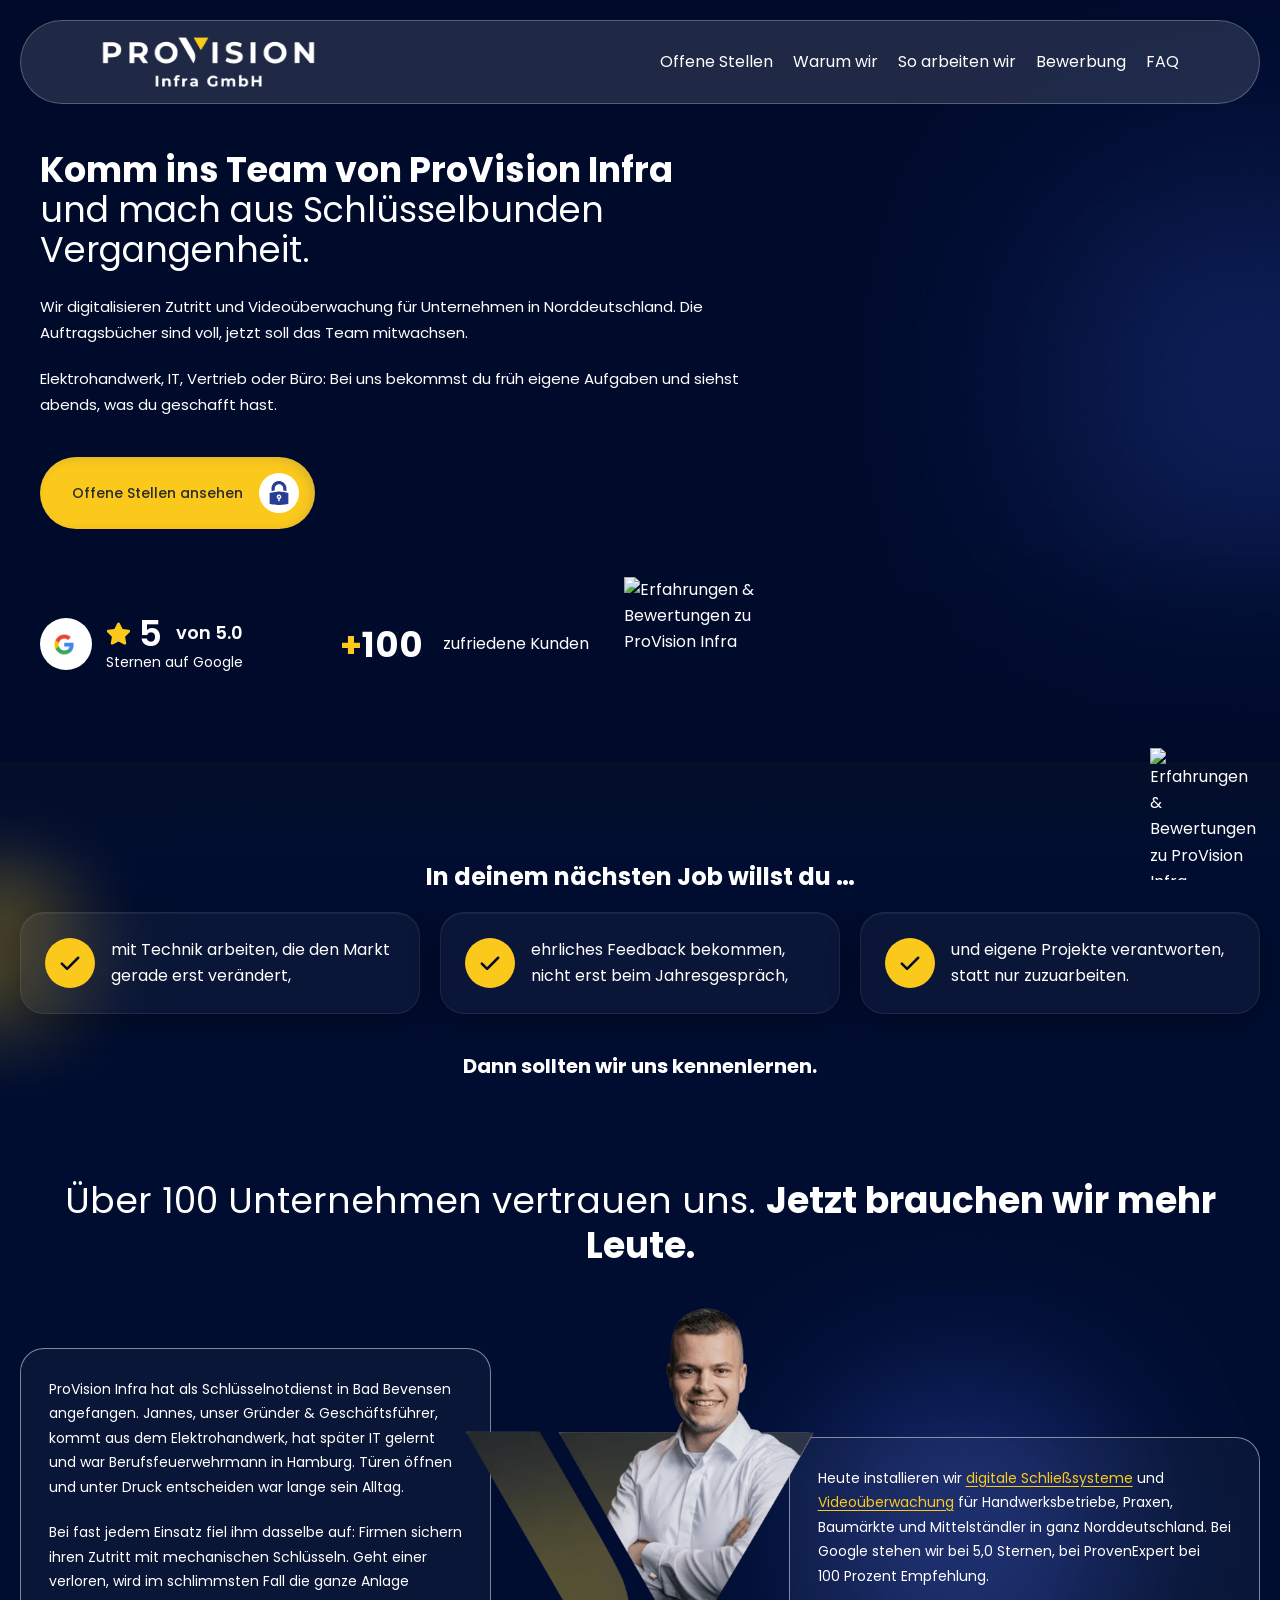
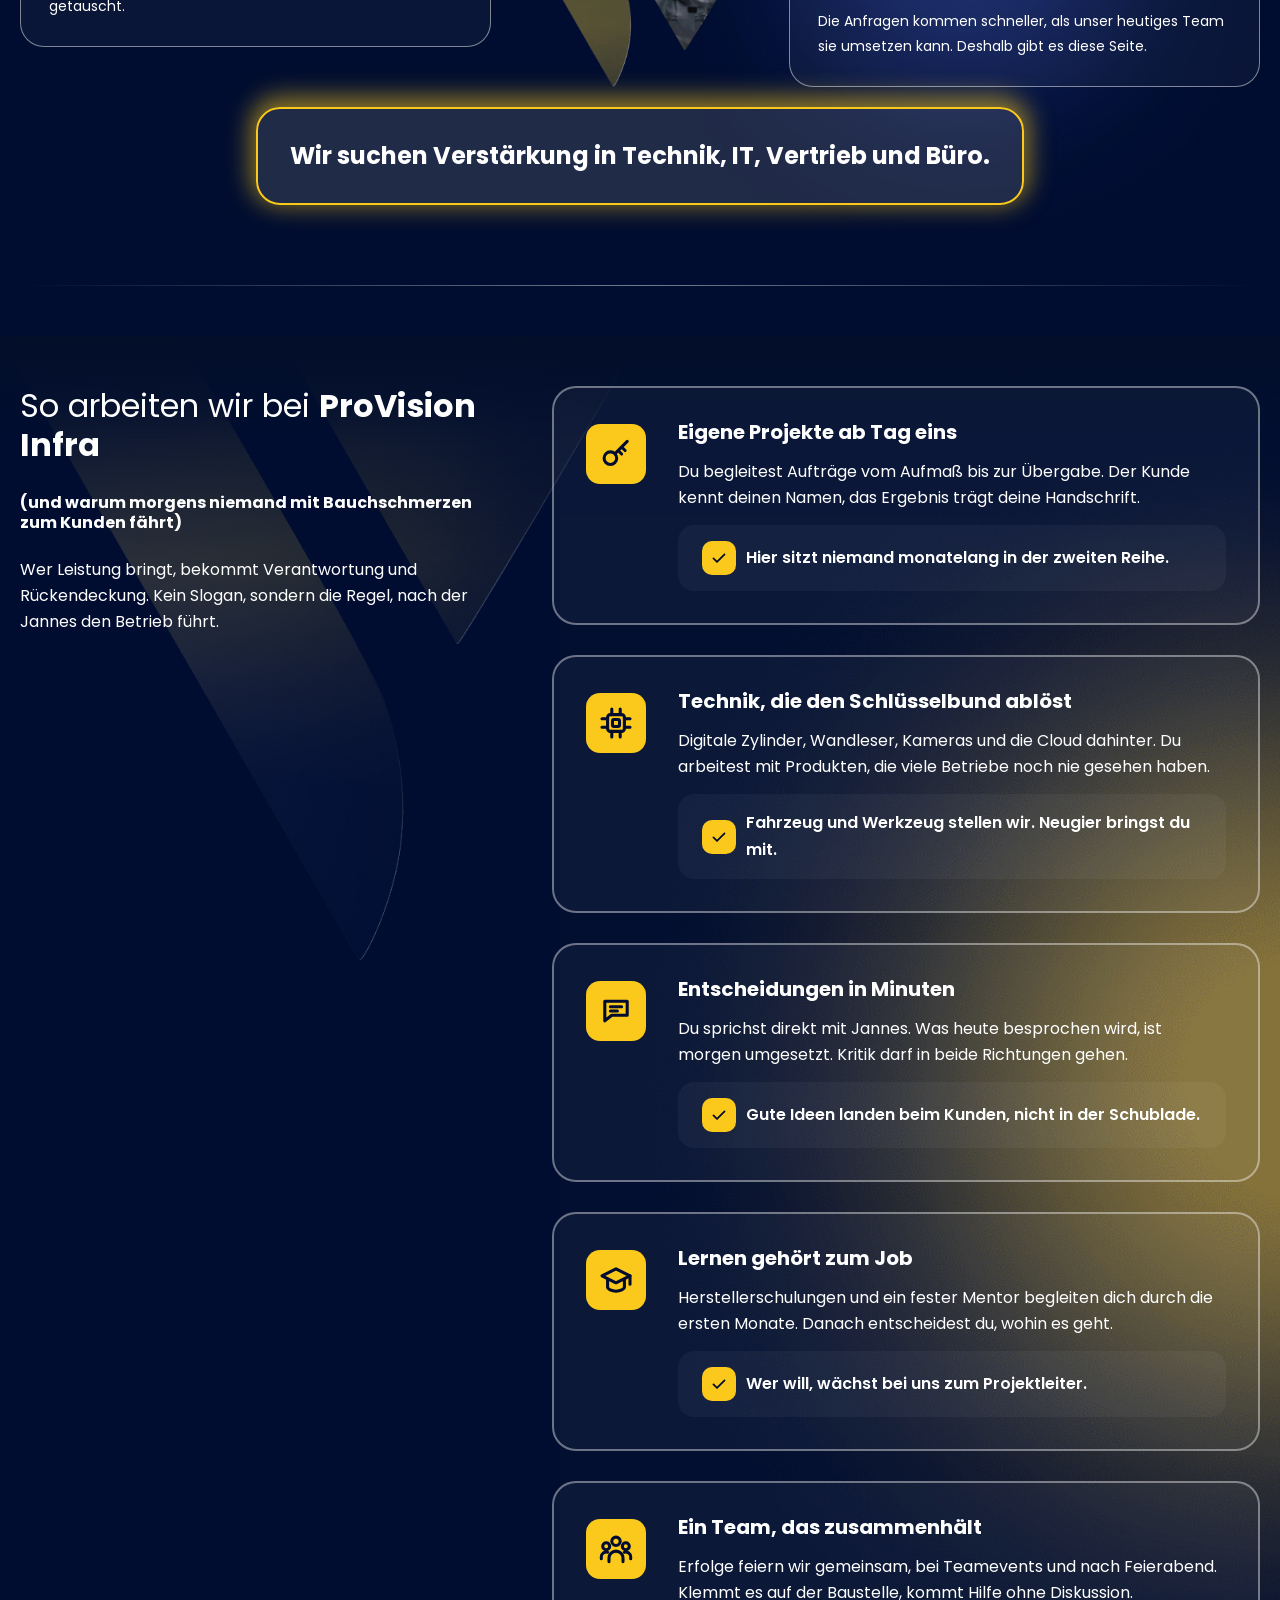
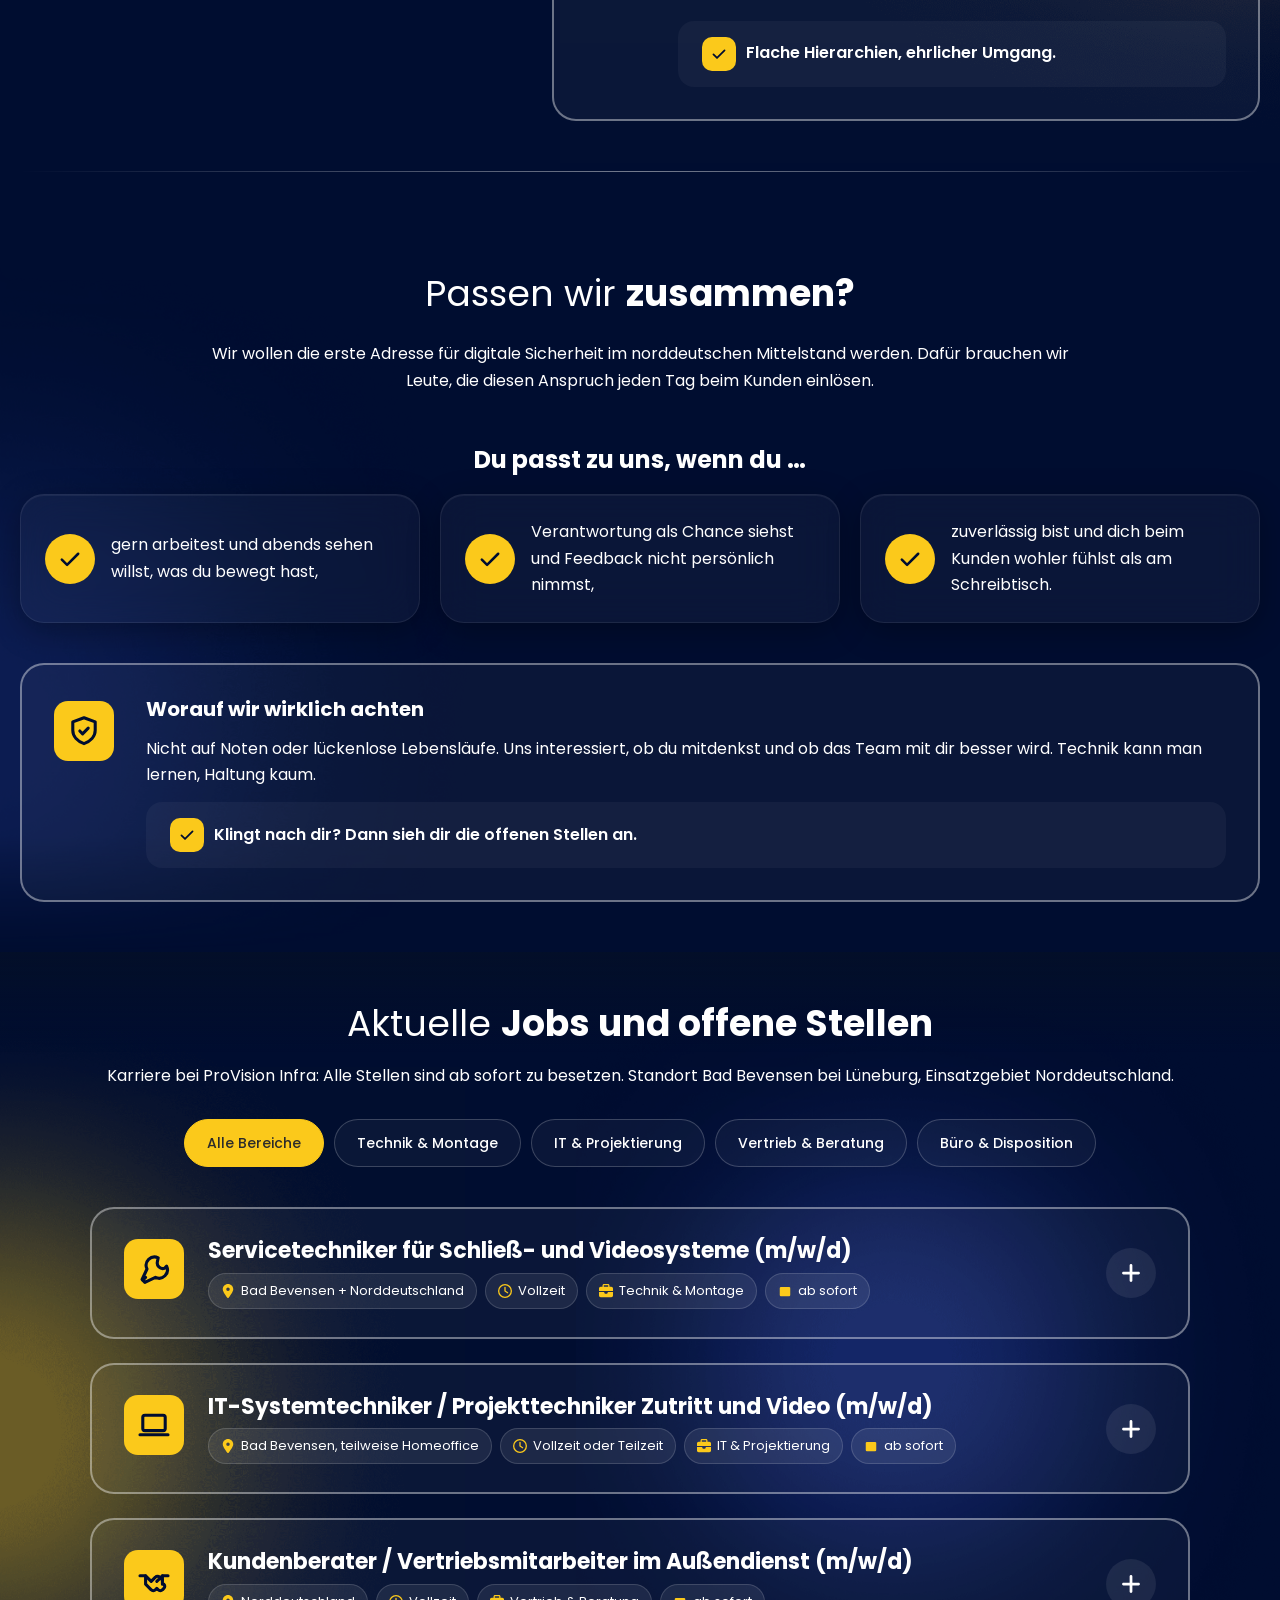
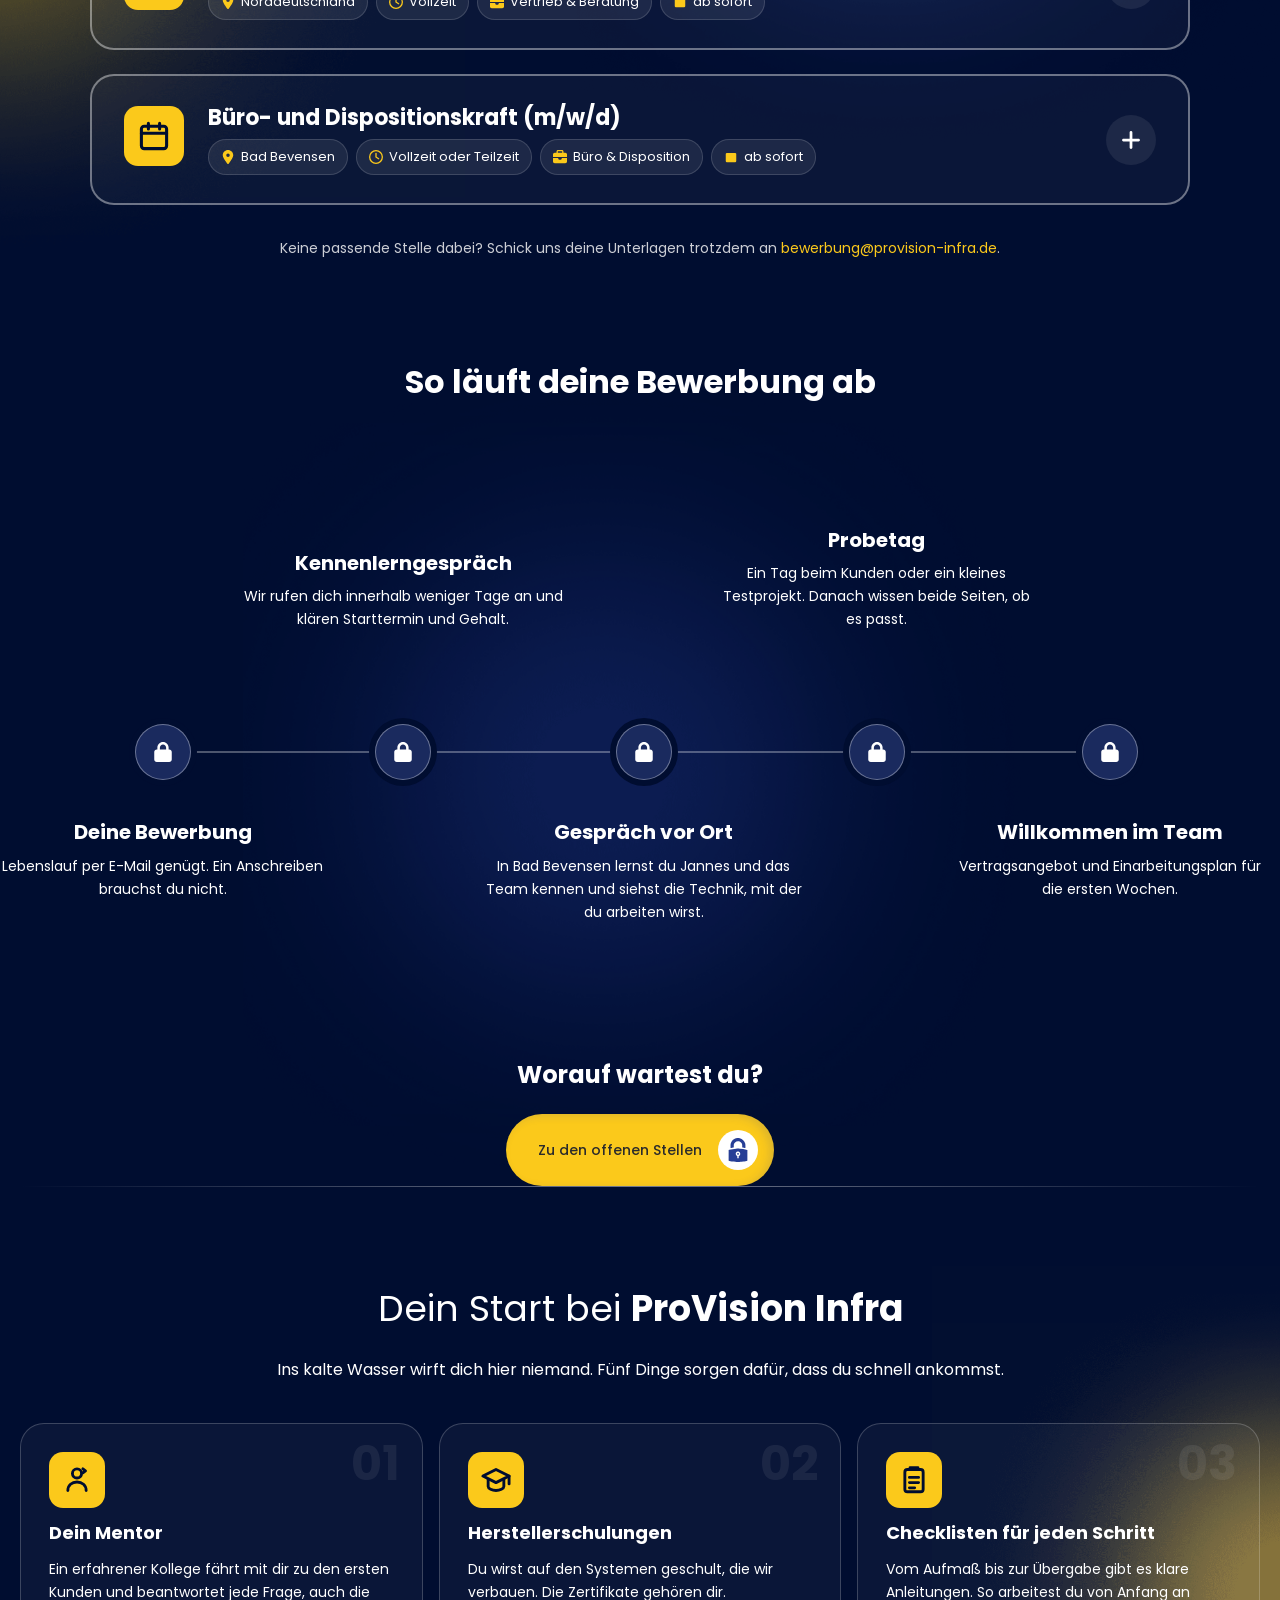
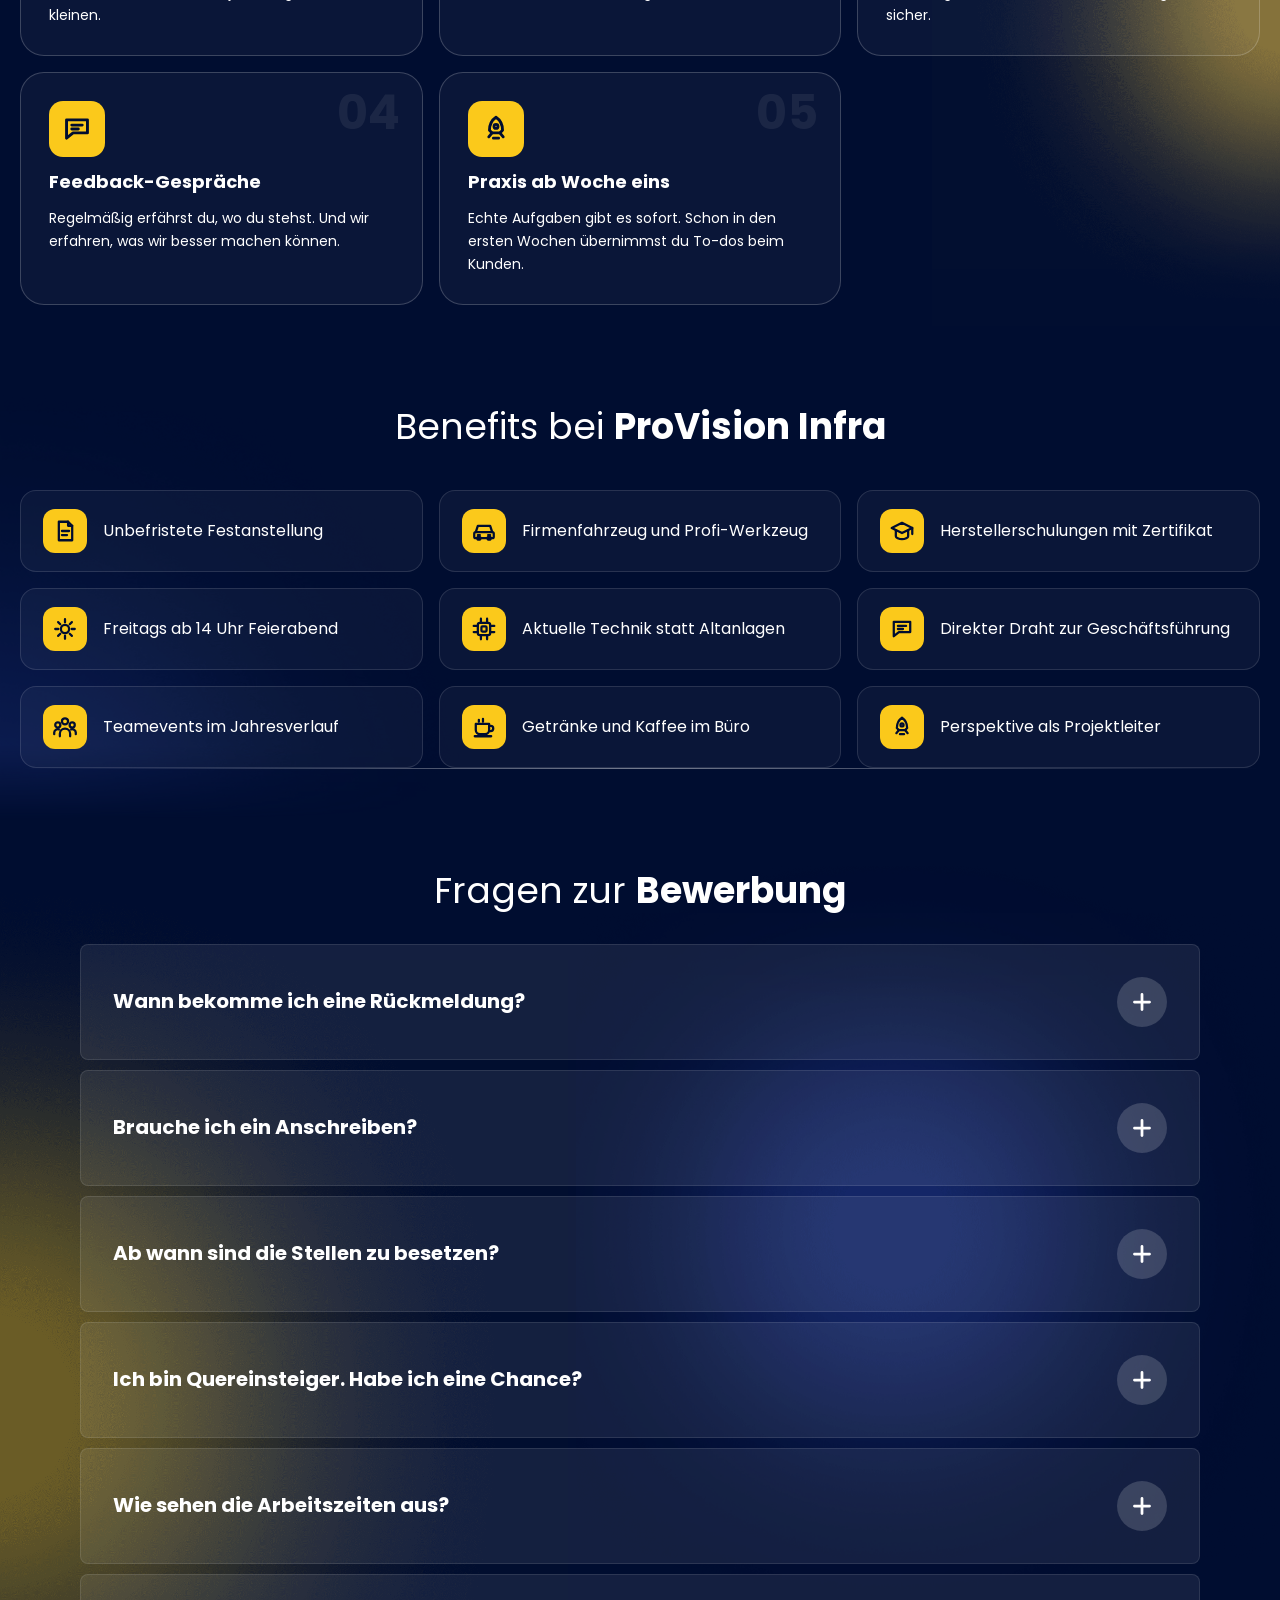
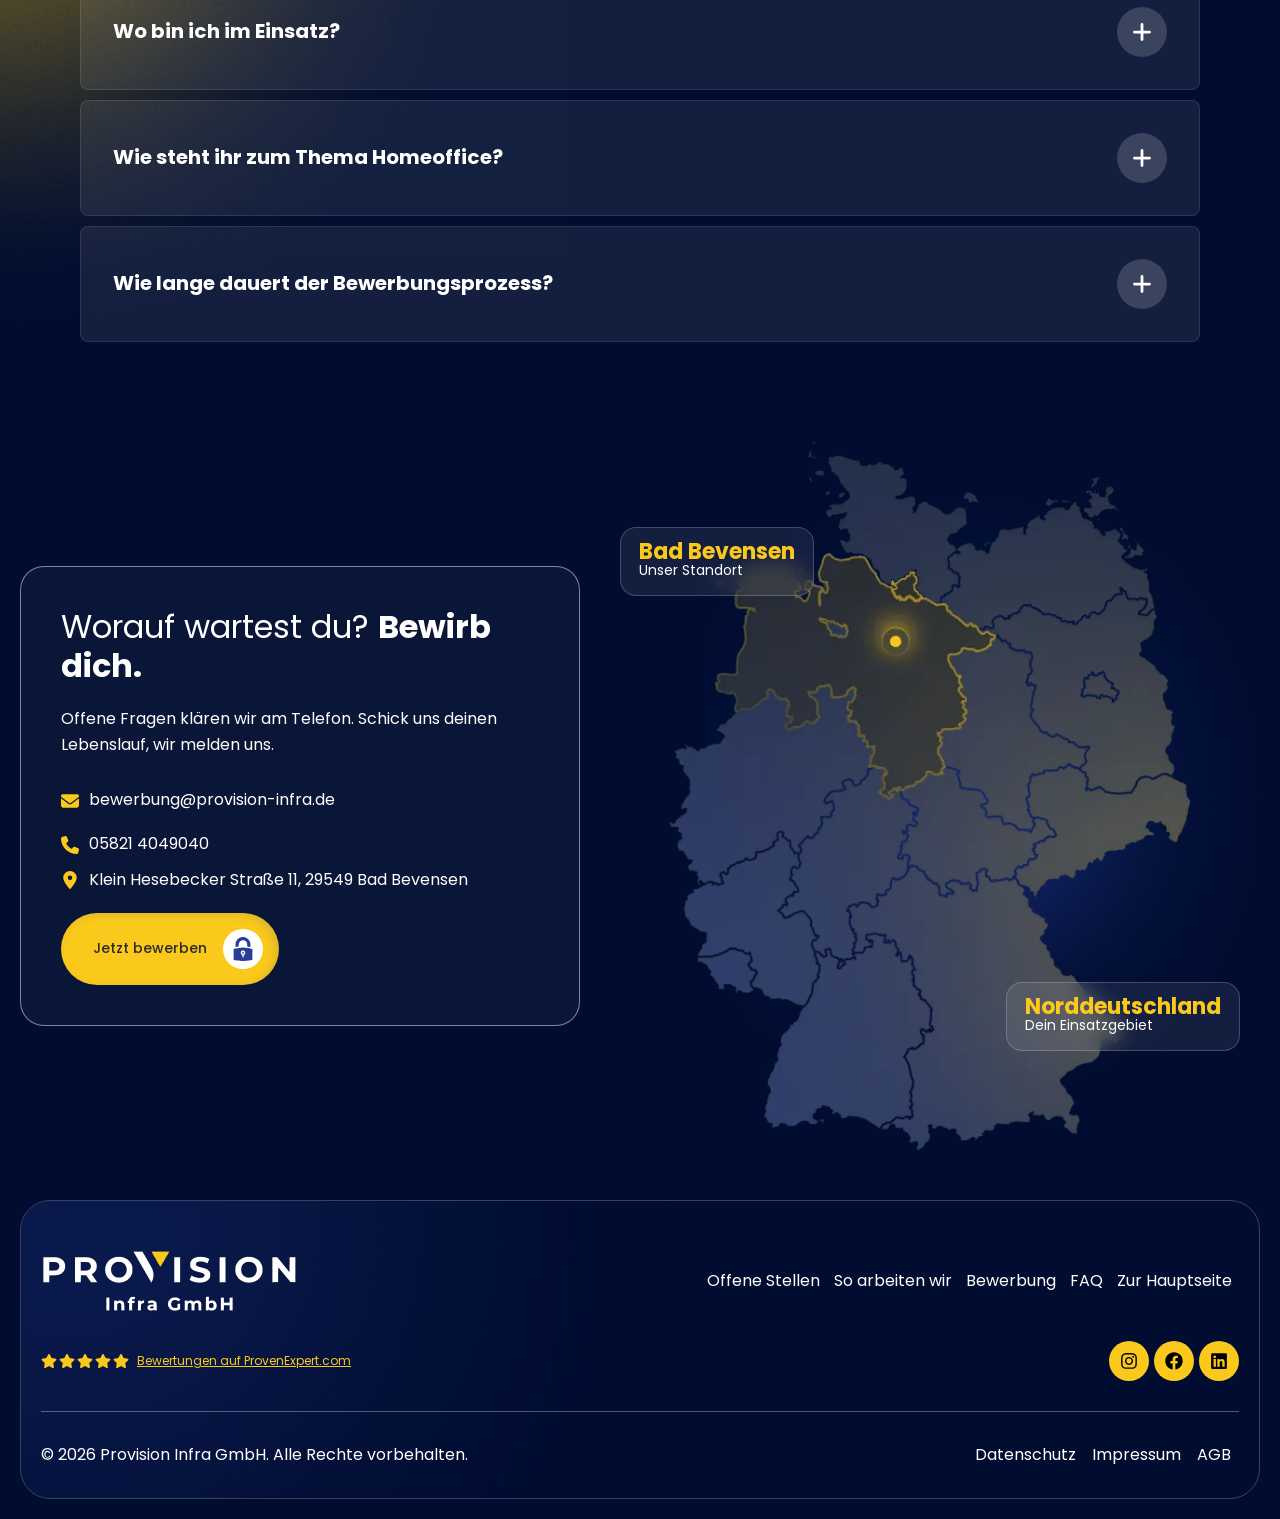
==== commit 3b6f7c9d: "Gelbe Vorzeile über der Hero-Überschrift entfernt (wie auf der Hauptseite) Co-Authored-By: Claude Fa" ====
--- a/karriere/index.html
+++ b/karriere/index.html
@@ -421,7 +421,6 @@
   <section class="hero">
     <div class="bg bg--blue-rightside"></div>
     <div class="hero__inner">
-      <p class="hero__eyebrow">Karriere bei ProVision Infra in Bad Bevensen</p>
       <h1 class="hero__title"><b>Komm ins Team von ProVision Infra</b> und mach aus Schlüsselbunden Vergangenheit.</h1>
       <div class="hero__sub">
         <p>Wir digitalisieren Zutritt und Videoüberwachung für Unternehmen in Norddeutschland. Die Auftragsbücher sind voll, jetzt soll das Team mitwachsen.</p>
--- a/karriere/assets/css/style.css
+++ b/karriere/assets/css/style.css
@@ -191,7 +191,6 @@
 .btn--sm .btn__icon,.btn--sm .btn__icon svg{width:34px;height:34px;flex-basis:34px;}
 
 /* ---------- Hero ---------- */
-.hero__eyebrow{font-size:14px;font-weight:500;letter-spacing:.08em;text-transform:uppercase;color:var(--c-yellow);margin:0 0 18px;}
 .textlink{color:var(--c-yellow);text-decoration:underline;text-underline-offset:3px;}
 .textlink:hover{color:#fff;}
 .hero{
@@ -681,11 +680,10 @@
   .pk-header__logo img{width:54%;max-width:none;}
   .pk-header__nav{width:22%;align-items:center;}
   .nav-menu{display:none;}
-  .nav-dropdown{display:grid;top:100%;left:0;right:0;}
+  .nav-dropdown{display:grid;top:100%;left:-6px;right:-6px;}
   button.menu-toggle{display:flex;margin-left:auto;}
   .hero{padding:96px 10px 44px;text-align:center;}
   .hero__inner{padding:0 10px;}
-  .hero__eyebrow{font-size:11px;margin-bottom:12px;}
   .hero__title{font-size:22px;line-height:28px;text-align:center;padding-bottom:18px;max-width:100%;}
   .hero__sub{font-size:13px;line-height:1.75em;text-align:center;padding-bottom:28px;}
   .hero__sub p + p{margin-top:1.3em;}
